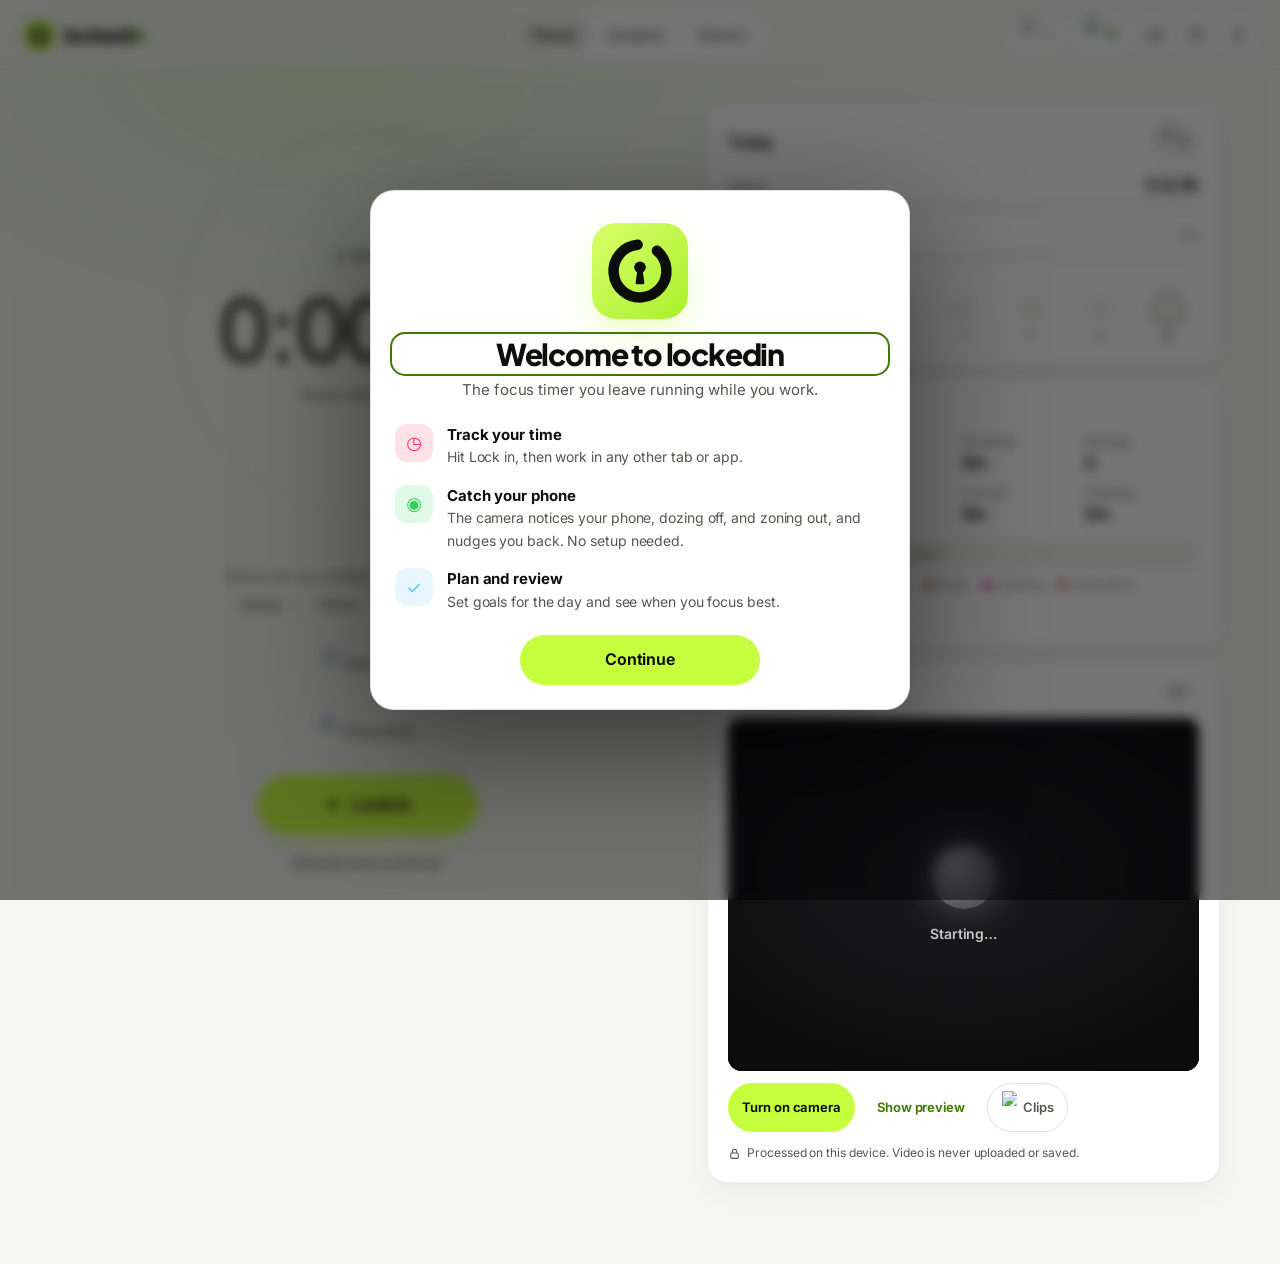
==== index.html @ b00b84e0 "lockedin site" ====
<!doctype html>
<html lang="en">
<head>
<meta charset="utf-8">
<meta name="viewport" content="width=device-width, initial-scale=1, viewport-fit=cover">
<title>lockedin</title>
<meta name="description" content="lockedin is a free focus timer that runs in the background, notices when you pick up your phone, and plans your day.">
<meta name="theme-color" content="#0a0a0b" media="(prefers-color-scheme: dark)">
<meta name="theme-color" content="#f7f7f2" media="(prefers-color-scheme: light)">
<meta name="apple-mobile-web-app-capable" content="yes">
<meta name="apple-mobile-web-app-title" content="lockedin">
<meta property="og:title" content="lockedin">
<meta property="og:description" content="Lock in. A focus timer that catches you on your phone.">
<meta property="og:image" content="icon-512.png">
<link rel="manifest" href="manifest.webmanifest">
<link rel="icon" id="favicon" href="icon.svg" type="image/svg+xml">
<link rel="apple-touch-icon" href="icon-180.png">
<link rel="preconnect" href="https://fonts.googleapis.com">
<link rel="preconnect" href="https://fonts.gstatic.com" crossorigin>
<link href="https://fonts.googleapis.com/css2?family=Inter:opsz,wght@14..32,400..700&family=Plus+Jakarta+Sans:wght@500..800&display=swap" rel="stylesheet">
<link rel="stylesheet" href="styles.css">
</head>
<body>
<a class="skip" href="#main">Skip to content</a>
<div class="wallpaper" id="wallpaper" aria-hidden="true"><i></i><i></i><i></i></div>
<div class="toasts" id="toasts" aria-hidden="true"></div>

<header class="navbar">
  <a class="brand" href="#focus" aria-label="lockedin home">
    <img src="icon.svg" alt="" width="30" height="30">
    <span class="wordmark">locked<span>in</span></span>
  </a>
  <nav class="tabs" aria-label="Sections">
    <a href="#focus" data-view="focus">Focus</a>
    <a href="#goals" data-view="goals">Goals</a>
    <a href="#insights" data-view="insights">Insights<span class="badge hidden" id="insightsBadge"><span class="sr-only">New weekly report</span></span></a>
    <a href="#history" data-view="history">History</a>
    <a href="#school" data-view="school">School<span class="badge live hidden" id="schoolBadge"><span class="sr-only">classmates locked in now</span></span></a>
  </nav>
  <div class="nav-actions">
    <button class="chip-btn streak-chip" id="streakBtn" title="Your streak: lock in 25 minutes a day to keep it" aria-label="Day streak"><span aria-hidden="true">🔥</span><b id="streakTop">0</b></button>
    <button class="chip-btn keys-chip" id="keysBtn" title="Your keys. Open the shop" aria-label="Keys and shop"><span aria-hidden="true">🔑</span><b id="keysNum">0</b></button>
    <button class="round-btn" id="pipBtn" title="Pop out mini timer (P)" aria-label="Pop out mini timer" hidden>
      <svg viewBox="0 0 24 24" aria-hidden="true"><rect x="3" y="5" width="18" height="14" rx="3"/><rect x="12" y="11.5" width="6.5" height="5" rx="1.2" class="fill"/></svg>
    </button>
    <button class="round-btn" id="helpBtn" title="Help and shortcuts (?)" aria-label="Help and keyboard shortcuts">
      <svg viewBox="0 0 24 24" aria-hidden="true"><circle cx="12" cy="12" r="9"/><path d="M9.6 9.4a2.5 2.5 0 1 1 3.4 2.4c-.6.3-1 .8-1 1.5v.5"/><circle cx="12" cy="16.9" r=".7" class="fill"/></svg>
    </button>
    <button class="round-btn" id="settingsBtn" title="Settings" aria-label="Settings">
      <svg viewBox="0 0 24 24" aria-hidden="true"><path d="M4 7h10M18 7h2M4 17h2M10 17h10"/><circle cx="16" cy="7" r="2.2"/><circle cx="8" cy="17" r="2.2"/></svg>
    </button>
  </div>
</header>

<div class="banner hidden" id="otherTab" role="alert">
  <span>lockedin is already running in another tab.</span>
  <button class="pill tinted sm" id="useHereBtn">Use this tab</button>
</div>
<div class="banner hidden" id="paperTip" role="status">
  <span>Writing or reading on paper? Paper mode stops looking down from counting as phone time.</span>
  <button class="pill filled sm" id="paperOn">Turn on paper mode</button>
  <button class="link-btn" id="paperNo">No thanks</button>
</div>
<div class="banner warn hidden" id="storageWarn" role="alert">
  <span>Storage is full, so new data can't be saved. Download a backup in History, then delete old sessions.</span>
</div>

<main id="main" tabindex="-1">
<!-- ================= FOCUS ================= -->
<section class="view" id="v-focus" aria-labelledby="focusTitle">
  <div class="focus-layout">
    <div class="hero">
      <h1 class="sr-only" id="focusTitle">Focus</h1>
      <div class="dial">
        <svg class="dial-ring" viewBox="0 0 220 220" aria-hidden="true">
          <defs>
            <linearGradient id="dialGrad" x1="0" y1="0" x2="1" y2="1">
              <stop offset="0" stop-color="var(--ring-a)"/><stop offset="1" stop-color="var(--ring-b)"/>
            </linearGradient>
          </defs>
          <circle cx="110" cy="110" r="100" class="dial-track"/>
          <circle cx="110" cy="110" r="100" class="dial-fill" id="blockRing"/>
        </svg>
        <div class="dial-center">
          <div class="state" id="statePill"><span class="dot"></span><span id="stateText">Ready</span></div>
          <div class="timer" id="timer" role="timer" aria-live="off">0:00:00</div>
          <div class="timer-sub" id="timerSub">Ready when you are</div>
          <button class="wrong-btn hidden" id="wrongBtn">Not right? I'm focused</button>
        </div>
      </div>

      <div id="preStart" class="hero-controls">
        <div class="places" role="group" aria-labelledby="placesLbl">
          <span class="caption" id="placesLbl">Where are you working?</span>
          <div class="chips" id="placeChips"></div>
        </div>
        <button class="chip toggle" id="pomoBtn" aria-pressed="false" title="25 minutes focus, 5 minute break, long break every 4"><span aria-hidden="true">🍅</span> <span class="lbl">Pomodoro</span></button>
        <button class="chip toggle" id="collabBtn" aria-pressed="false" title="Talking counts as focus when you're working with others"><span aria-hidden="true">👥</span> <span class="lbl">Group work</span></button>
        <button class="cta" id="startBtn"><span class="cta-ic" aria-hidden="true"><svg viewBox="0 0 24 24"><path d="M8 5.5v13a1 1 0 0 0 1.5.86l10.4-6.5a1 1 0 0 0 0-1.72L9.5 4.64A1 1 0 0 0 8 5.5z"/></svg></span>Lock in</button>
        <details class="earlier">
          <summary>Already been working?</summary>
          <div class="earlier-row">
            <label for="preMin">Minutes already worked</label>
            <input type="number" id="preMin" min="0" max="720" step="5" value="0" inputmode="numeric">
          </div>
        </details>
      </div>

      <div id="running" class="hero-controls hidden">
        <div class="cta-row">
          <button class="cta" id="pauseBtn"><span class="cta-ic" aria-hidden="true"><svg viewBox="0 0 24 24"><rect x="6" y="5" width="4.2" height="14" rx="1.3"/><rect x="13.8" y="5" width="4.2" height="14" rx="1.3"/></svg></span><span class="lbl">Pause</span></button>
          <button class="ghost-btn" id="breakBtn"><span class="lbl">Break</span></button>
        </div>
        <div class="text-actions">
          <button class="link-btn" id="editBtn" aria-expanded="false" aria-controls="editRow">Edit time</button>
          <span aria-hidden="true">·</span>
          <button class="link-btn danger" id="endBtn">End session</button>
        </div>
        <button class="chip toggle" id="pomoBtnRun" aria-pressed="false" title="25 minutes focus, 5 minute break, long break every 4"><span aria-hidden="true">🍅</span> <span class="lbl">Pomodoro</span></button>
        <button class="chip toggle" id="collabBtnRun" aria-pressed="false" title="Talking counts as focus when you're working with others"><span aria-hidden="true">👥</span> <span class="lbl">Group work</span></button>
        <div id="editRow" class="edit-row hidden">
          <label for="editH">Total</label>
          <input type="number" id="editH" min="0" max="23" inputmode="numeric" aria-label="Hours"><span>h</span>
          <input type="number" id="editM" min="0" max="59" inputmode="numeric" aria-label="Minutes"><span>m</span>
          <button class="pill filled sm" id="editSave">Save</button>
          <button class="pill plain sm" id="editCancel">Cancel</button>
        </div>
      </div>

      <div class="break-note hidden" id="breakBanner" role="status">Break · <b id="breakLeft"></b> left. Stand up, drink some water, rest your eyes.</div>
    </div>

    <div class="stack">
      <article class="card today-card">
        <header class="card-title"><h2>Today</h2><span class="streak" id="streakBadge" title="Days in a row you hit your daily goal"><span aria-hidden="true">🔥</span> <b id="streakNum">0</b><span class="sr-only"> day streak</span></span></header>
        <div class="meters" id="ringsSvg" role="group" aria-label="Today's progress">
          <div class="meter m-hours"><div class="m-top"><span>Hours</span><b id="lgHours">0/3h</b></div><div class="m-track"><i id="rHours"></i></div></div>
          <div class="meter m-focus"><div class="m-top"><span>Focus</span><b id="lgFocus">--</b></div><div class="m-track"><i id="rFocus"></i></div></div>
          <div class="meter m-goals goals-only"><div class="m-top"><span>Goals</span><b id="lgGoals">0/0</b></div><div class="m-track"><i id="rGoals"></i></div></div>
        </div>
        <div class="week-dots" id="weekDots" aria-label="This week"></div>
      </article>

      <article class="card hidden" id="goalsCard">
        <header class="card-title"><h2>Working on</h2><a href="#goals" class="caption-link">See all</a></header>
        <p id="curGoal" class="cur-goal empty">No goals yet for today.</p>
        <ul class="mini-goals" id="miniGoals"></ul>
        <a href="#goals" class="pill tinted sm" id="planCta">Plan today</a>
      </article>

      <article class="card">
        <header class="card-title"><h2>This session</h2><span class="caption" id="placeTag"></span></header>
        <div class="session-stats">
          <div class="score-ring" id="scoreRing" role="img" aria-label="Focus score not available yet"><span id="scoreTxt">--</span><small>focus</small></div>
          <dl class="stat-grid">
            <div><dt>Focused</dt><dd id="stFocused">0m</dd></div>
            <div><dt>On phone</dt><dd id="stPhone">0m</dd></div>
            <div><dt>Pickups</dt><dd id="pickups">0</dd></div>
            <div><dt>Away</dt><dd id="stAway">0m</dd></div>
            <div><dt>In a row</dt><dd id="streak">0m</dd></div>
            <div><dt>Chatting</dt><dd id="stChat">0m</dd></div>
          </dl>
        </div>
        <div class="timeline" id="timeline" role="img" aria-label="Session timeline"></div>
        <div class="legend" aria-hidden="true"><span><i class="c-focused"></i>Focused</span><span><i class="c-phone"></i>Phone</span><span><i class="c-away"></i>Away</span><span><i class="c-break"></i>Break</span><span><i class="c-chat"></i>Chatting</span><span><i class="c-down"></i>Head down</span><span><i class="c-sleepy"></i>Eyes closed</span><span><i class="c-zoned"></i>Zoned out</span></div>
        <span class="sr-only" id="best"></span>
        <span class="sr-only" id="stBreak"></span>
      </article>

      <article class="card">
        <header class="card-title"><h2>Phone catcher</h2><span class="chips" id="camChips"></span></header>
        <div class="cam no-preview" id="camWrap">
          <video id="video" muted playsinline aria-hidden="true"></video>
          <canvas id="overlay" aria-hidden="true"></canvas>
          <div class="cam-off" id="camOff">
            <svg viewBox="0 0 24 24" aria-hidden="true"><path d="M3 8a2 2 0 0 1 2-2h2l1.5-2h7L17 6h2a2 2 0 0 1 2 2v9a2 2 0 0 1-2 2H5a2 2 0 0 1-2-2z"/><circle cx="12" cy="12.5" r="3.5"/></svg>
            <p>Turn on the camera and lockedin will notice when you pick up your phone.</p>
          </div>
          <div class="cam-orb" aria-hidden="true"><span class="orb"></span><p id="orbText">Watching for your phone</p></div>
          <div class="cam-msg hidden" id="camMsg" role="status"></div>
        </div>
        <div class="cam-actions">
          <button class="pill filled sm" id="camBtn">Turn on camera</button>
          <button class="pill plain sm" id="previewBtn" aria-pressed="false">Show preview</button>
          <button class="chip toggle" id="clipsBtn" aria-pressed="false" title="Save short clips of funny lock-out moments to watch at the end"><span aria-hidden="true">🎬</span> <span class="lbl">Clips</span></button>
        </div>
        <p class="footnote"><svg viewBox="0 0 24 24" aria-hidden="true"><rect x="5" y="11" width="14" height="10" rx="2.5"/><path d="M8 11V8a4 4 0 0 1 8 0v3"/></svg>Processed on this device. Video is never uploaded or saved.</p>
      </article>
    </div>
  </div>
</section>

<!-- ================= GOALS ================= -->
<section class="view" id="v-goals" aria-labelledby="goalsTitle">
  <div class="page">
    <header class="large-title">
      <p class="eyebrow" id="goalsDate"></p>
      <h1 id="goalsTitle">Today's goals</h1>
    </header>

    <article class="card ai-card" id="aiCard">
      <header class="card-title"><h2><span class="sparkle" aria-hidden="true">✦</span> Plan my day</h2></header>
      <p class="secondary">Tell lockedin what's on your plate. You'll get a goal list that's realistic, but hard to fully finish.</p>
      <label for="plate" class="sr-only">What do you need to get done?</label>
      <textarea id="plate" rows="4" maxlength="4000" placeholder="Chem exam Thursday on chapters 4–6. Essay draft due Friday. 20 Spanish flashcards. Reply to the internship email."></textarea>
      <div class="ai-row">
        <label for="planHours">Hours today</label>
        <input type="number" id="planHours" min="0.5" max="16" step="0.5" inputmode="decimal">
        <button class="pill filled" id="planBtn">Plan my day</button>
        <span id="planStatus" class="caption" role="status"></span>
      </div>
      <div id="planMsg" role="alert"></div>
    </article>

    <div id="planSummary"></div>
    <div class="group-head"><h2>Goals</h2><span class="caption" id="goalProg"></span></div>
    <ul class="group goal-list" id="goalList"></ul>
    <form class="group add-goal" id="addGoalForm">
      <span class="plus" aria-hidden="true">+</span>
      <label for="newGoal" class="sr-only">New goal</label>
      <input type="text" id="newGoal" placeholder="New goal" maxlength="140" autocomplete="off">
      <label for="newGoalMin" class="sr-only">Estimated minutes</label>
      <input type="number" id="newGoalMin" min="5" max="600" step="5" value="30" inputmode="numeric" title="Estimated minutes">
      <span class="caption">min</span>
      <button class="pill tinted sm" type="submit">Add</button>
    </form>
    <button class="pill plain sm hidden" id="carryBtn"></button>
  </div>
</section>

<!-- ================= INSIGHTS ================= -->
<section class="view" id="v-insights" aria-labelledby="insTitle">
  <div class="page">
    <header class="large-title with-control">
      <div><p class="eyebrow" id="wkTitle"></p><h1 id="insTitle">Weekly report</h1></div>
      <div class="stepper">
        <button id="wkPrev" aria-label="Previous week">‹</button>
        <button id="wkNext" aria-label="Next week">›</button>
      </div>
    </header>
    <div class="kpis" id="wkKpis"></div>
    <button class="wrapped-cta" id="wrappedBtn"><span aria-hidden="true">▶</span> Your week, wrapped</button>
    <article class="card" id="coachCard">
      <header class="card-title"><h2>Coach</h2><button class="pill tinted sm" id="coachBtn"><span aria-hidden="true">✦</span> Get my review</button></header>
      <p id="coachNote" class="coach" aria-live="polite"></p>
    </article>
    <article class="card">
      <header class="card-title"><h2>Hours by day</h2><span class="caption">Bar color shows focus</span></header>
      <div class="days" id="wkDays"></div>
    </article>
    <div class="two">
      <article class="card">
        <header class="card-title"><h2>Best hours</h2></header>
        <div class="hours" id="wkHours"></div>
        <p class="secondary small" id="wkHoursTxt"></p>
      </article>
      <article class="card">
        <header class="card-title"><h2>Best places</h2></header>
        <ul class="plain-list" id="wkPlaces"></ul>
      </article>
    </div>
    <article class="card goals-only">
      <header class="card-title"><h2>Goals this week</h2></header>
      <div id="wkGoals"></div>
    </article>
  </div>
</section>

<!-- ================= HISTORY ================= -->
<section class="view" id="v-history" aria-labelledby="histTitle">
  <div class="page">
    <header class="large-title with-control">
      <h1 id="histTitle">History</h1>
      <div class="row-actions">
        <button class="pill tinted sm" id="csvBtn">Export CSV</button>
        <button class="pill tinted sm" id="backupBtn">Back up</button>
        <label class="pill tinted sm" for="restoreInput">Restore</label>
        <input type="file" id="restoreInput" accept="application/json,.json" class="sr-only">
      </div>
    </header>
    <div class="kpis" id="allKpis"></div>
    <ul class="group sessions" id="historyBody"></ul>
    <p class="footnote center">Your data lives only in this browser. Back it up now and then, because clearing browser data erases it.</p>
  </div>
</section>
<!-- ================= SCHOOL ================= -->
<section class="view" id="v-school" aria-labelledby="schoolTitle">
  <div class="page">
    <header class="large-title">
      <p class="eyebrow" id="schoolEyebrow">Students only</p>
      <h1 id="schoolTitle">Your school</h1>
    </header>

    <div id="schoolSignedOut">
      <article class="card signin-card">
        <div class="signin-hero" aria-hidden="true">🎓</div>
        <h2 class="signin-title">Lock in with your school</h2>
        <p class="secondary">Sign in with your school email to see who from your university is locked in right now, climb your school's weekly leaderboard, and keep your history on every device.</p>
        <form id="signinForm" class="signin" novalidate>
          <label for="schoolEmail" class="sr-only">School email</label>
          <input type="email" id="schoolEmail" placeholder="you@university.edu" autocomplete="email" required>
          <button class="pill filled" type="submit" id="sendCodeBtn">Send sign-in email</button>
        </form>
        <form id="codeForm" class="signin hidden" novalidate>
          <p class="secondary small" id="codeSentTo"></p>
          <label for="codeInput" class="sr-only">Code from the email</label>
          <input type="text" id="codeInput" inputmode="numeric" autocomplete="one-time-code" maxlength="8" placeholder="Code (if your email has one)">
          <button class="pill filled" type="submit">Sign in</button>
          <button class="link-btn" type="button" id="codeBack">Use a different email</button>
        </form>
        <div id="signinMsg" role="alert"></div>
        <p class="footnote">Only school emails (.edu, .ac.uk and similar) can join. Classmates see your display name, never your email.</p>
      </article>
      <p class="footnote center" id="cloudOffline" hidden>School features couldn't load. Check your connection and refresh.</p>
    </div>

    <div id="schoolSignedIn" class="hidden">
      <div class="kpis" id="schoolKpis"></div>
      <article class="card">
        <header class="card-title"><h2><span class="pulse" aria-hidden="true"></span>Locked in now</h2><span class="caption" id="liveCount"></span></header>
        <ul class="live-list" id="liveList"></ul>
      </article>
      <article class="card">
        <header class="card-title"><h2>This week's leaderboard</h2><span class="caption">Hours locked in</span></header>
        <ol class="board" id="board"></ol>
      </article>
      <article class="card">
        <header class="card-title"><h2>You</h2><span class="caption" id="syncStatus"></span></header>
        <div class="form-group">
          <div class="form-row"><label for="pName">Display name</label><input type="text" id="pName" maxlength="30" autocomplete="nickname"></div>
          <div class="form-row"><label for="pEmoji">Emoji</label><select id="pEmoji"><option>🔒</option><option>🔥</option><option>⚡</option><option>🧠</option><option>📚</option><option>🎧</option><option>☕</option><option>🦉</option><option>🐺</option><option>🐸</option><option>🌙</option><option>🌱</option><option>🎯</option><option>🚀</option><option>💎</option><option>🐱</option></select></div>
          <div class="form-row"><label for="pLive">Show me on "Locked in now"</label><input type="checkbox" class="switch" id="pLive"></div>
        </div>
        <div class="row-actions" style="margin-top:12px">
          <button class="pill filled sm" id="pSave">Save</button>
          <button class="pill plain sm" id="signOutBtn">Sign out</button>
        </div>
      </article>
    </div>
  </div>
</section>
</main>

<div class="sr-only" aria-live="polite" id="politeLive"></div>
<div class="sr-only" aria-live="assertive" id="assertLive"></div>

<dialog class="alert" id="alert" aria-labelledby="alertTitle" aria-describedby="alertMsg">
  <div class="alert-card">
    <div class="alert-glyph" id="alertGlyph" aria-hidden="true">📵</div>
    <h2 id="alertTitle">Phone down</h2>
    <p id="alertMsg"></p>
    <button class="pill filled lg" id="alertOk">I'm back</button>
    <button class="pill plain" id="alertWrong">Not my phone</button>
  </div>
</dialog>

<!-- ================= SHEETS ================= -->
<dialog id="summaryDlg" class="sheet" aria-labelledby="sumTitle">
  <h2 id="sumTitle">Session complete</h2>
  <div id="summaryBody"></div>
  <div id="sumClips"></div>
  <div class="sheet-actions"><button class="pill filled" data-close>Done</button></div>
</dialog>

<dialog id="onboardDlg" class="sheet onboard" aria-labelledby="obTitle">
  <div class="ob-step" data-step="0">
    <img class="ob-icon" src="icon.svg" alt="" width="96" height="96">
    <h2 id="obTitle" tabindex="-1">Welcome to lockedin</h2>
    <p class="secondary">The focus timer you leave running while you work.</p>
    <ul class="features">
      <li><span class="f-ic" style="--c:#ff2d55">◷</span><div><b>Track your time</b><span>Hit Lock in, then work in any other tab or app.</span></div></li>
      <li><span class="f-ic" style="--c:#30d158">◉</span><div><b>Catch your phone</b><span>The camera notices your phone, dozing off, and zoning out, and nudges you back. No setup needed.</span></div></li>
      <li><span class="f-ic" style="--c:#5ac8fa">✓</span><div><b>Plan and review</b><span>Set goals for the day and see when you focus best.</span></div></li>
    </ul>
    <div class="sheet-actions stacked"><button class="pill filled lg" data-next>Continue</button></div>
  </div>
  <div class="ob-step hidden" data-step="1">
    <div class="ob-icon glyph" aria-hidden="true"><svg viewBox="0 0 24 24"><rect x="5" y="11" width="14" height="10" rx="2.5"/><path d="M8 11V8a4 4 0 0 1 8 0v3"/></svg></div>
    <h2 tabindex="-1">Private by design</h2>
    <p class="secondary">The phone check runs entirely on your device. No video or photo ever leaves your computer, and nothing is recorded. The camera is optional, and the timer works without it.</p>
    <p class="secondary small">There's no setup. lockedin learns how you sit during your first few seconds and keeps adjusting as you work.</p>
    <div class="sheet-actions stacked"><button class="pill filled lg" id="obDone">Get started</button><button class="pill plain" data-back>Back</button></div>
  </div>
</dialog>

<dialog id="helpDlg" class="sheet" aria-labelledby="helpTitle">
  <h2 id="helpTitle">How lockedin works</h2>
  <div class="help">
    <h3>Leave it running</h3>
    <p>Start a session, then work anywhere else on your computer. The tab shows your live time, and you'll get a notification if you pick up your phone or it's time for a break. On Chrome and Edge, the <b>pop-out</b> button opens a small floating timer that stays on top of your other windows.</p>
    <h3>How the phone check decides</h3>
    <ul>
      <li><b>On your phone:</b> it sees a phone, or your head stays tilted down for a few seconds.</li>
      <li><b>Away:</b> nobody is in front of the camera.</li>
      <li><b>Writing on paper?</b> Turn on <b>Paper mode</b> in Settings so looking down doesn't count. Only an actual phone will.</li>
    </ul>
    <h3>Keyboard shortcuts</h3>
    <dl class="keys">
      <div><dt><kbd>Space</kbd></dt><dd>Start or pause</dd></div>
      <div><dt><kbd>B</kbd></dt><dd>Break</dd></div>
      <div><dt><kbd>P</kbd></dt><dd>Pop-out timer</dd></div>
      <div><dt><kbd>C</kbd></dt><dd>Camera on or off</dd></div>
      <div><dt><kbd>1</kbd>–<kbd>4</kbd></dt><dd>Switch section</dd></div>
      <div><dt><kbd>?</kbd></dt><dd>Help</dd></div>
    </dl>
    <h3>Your data</h3>
    <p>Everything stays in this browser. There are no accounts. AI planning sends only the text you type, your goal titles and simple stats (hours, focus score) to generate a plan, and nothing is stored.</p>
  </div>
  <div class="sheet-actions"><button class="pill plain" id="replayOnboard">Show intro</button><button class="pill filled" data-close>Done</button></div>
</dialog>

<dialog id="settingsDlg" class="sheet" aria-labelledby="setTitle">
  <form id="settingsForm" method="dialog">
    <div class="sheet-bar">
      <button type="button" class="link-btn" data-close>Cancel</button>
      <h2 id="setTitle">Settings</h2>
      <button type="submit" class="link-btn strong" id="saveSettings">Save</button>
    </div>

    <p class="group-label">Goals</p>
    <div class="form-group">
      <div class="form-row"><label for="s_dailyGoalH">Hours per day</label><input type="number" id="s_dailyGoalH" min="0.5" max="16" step="0.5"></div>
      <div class="form-row"><label for="s_weeklyGoalH">Hours per week</label><input type="number" id="s_weeklyGoalH" min="1" max="100" step="1"></div>
      <div class="form-row"><label for="s_weekStart">Week starts on</label><select id="s_weekStart"><option value="1">Monday</option><option value="0">Sunday</option><option value="6">Saturday</option></select></div>
    </div>

    <p class="group-label">Focus blocks</p>
    <div class="form-group">
      <div class="form-row"><label for="s_focusBlockMin">Focus minutes before a break</label><input type="number" id="s_focusBlockMin" min="0" max="240"></div>
      <div class="form-row"><label for="s_breakMin">Break minutes</label><input type="number" id="s_breakMin" min="1" max="60"></div>
    </div>
    <p class="group-foot">Set focus minutes to 0 to turn break reminders off.</p>

    <p class="group-label">Phone catcher</p>
    <div class="form-group">
      <div class="form-row"><label for="s_autoCamera">Turn on camera when I start</label><input type="checkbox" class="switch" id="s_autoCamera"></div>
      <div class="form-row"><label for="s_paperMode">Paper mode</label><input type="checkbox" class="switch" id="s_paperMode"></div>
      <div class="form-row"><label for="s_chatDetect">Notice when I'm chatting</label><input type="checkbox" class="switch" id="s_chatDetect"></div>
      <div class="form-row"><label for="s_collabDefault">Group work by default</label><input type="checkbox" class="switch" id="s_collabDefault"></div>
      <div class="form-row"><label for="s_chatSec">Talking counts as chatting after (seconds)</label><input type="number" id="s_chatSec" min="5" max="300"></div>
      <div class="form-row"><label for="s_sensitivity">Sensitivity</label><select id="s_sensitivity"><option value="0.7">Relaxed</option><option value="1">Normal</option><option value="1.4">Strict</option></select></div>
      <div class="form-row"><label for="s_phoneAlertSec">Alert after (seconds on phone)</label><input type="number" id="s_phoneAlertSec" min="3" max="300"></div>
      <div class="form-row"><button type="button" class="link-btn" id="forgetBtn">Re-learn my setup</button></div>
      <div class="form-row"><label for="s_downSec">Head down counts after (seconds)</label><input type="number" id="s_downSec" min="2" max="60"></div>
    </div>
    <p class="group-foot">Paper mode ignores looking down, so only a visible phone counts. Good for writing or reading on your desk. Chatting is noticed from mouth movement only; the microphone is never used. Turn on group work for study groups or team projects so talking counts as focus.</p>

    <p class="group-label">Alerts</p>
    <div class="form-group">
      <div class="form-row"><label for="s_sound">Sound</label><input type="checkbox" class="switch" id="s_sound"></div>
      <div class="form-row"><label for="s_phoneRepeat">Keep beeping while I'm on my phone</label><input type="checkbox" class="switch" id="s_phoneRepeat"></div>
      <div class="form-row"><label for="s_downSound">Nudge sound when my head is down</label><input type="checkbox" class="switch" id="s_downSound"></div>
      <div class="form-row"><label for="s_volume">Volume</label><input type="range" id="s_volume" min="0" max="1" step="0.1"></div>
      <div class="form-row"><label for="s_notify">Notifications</label><input type="checkbox" class="switch" id="s_notify"></div>
      <div class="form-row"><label for="s_alertSound">Alarm sound</label><select id="s_alertSound">
        <option value="classic">Classic beep</option><option value="horn">Air horn</option><option value="siren">Siren</option>
        <option value="bruh">Bruh</option><option value="chime">Gentle chime</option><option value="custom">My own sound</option></select></div>
      <div class="form-row"><span class="row-actions"><button type="button" class="pill tinted sm" id="testSound">▶ Test</button><button type="button" class="pill tinted sm" id="uploadSound">Upload my sound</button></span><span class="caption" id="soundName"></span></div>
      <div class="form-row stacked"><label for="s_alertText">Phone alert message</label><input type="text" id="s_alertText" maxlength="40" placeholder="Phone down"></div>
      <input type="file" id="soundUpload" accept="audio/*" class="sr-only" tabindex="-1" aria-label="Choose an alarm sound">
      <div class="form-row"><label for="s_titleAlerts">Flash the tab title</label><input type="checkbox" class="switch" id="s_titleAlerts"></div>
      <div class="form-row"><label for="s_drainKeys">Lose keys when distracted</label><input type="checkbox" class="switch" id="s_drainKeys"></div>
    </div>

    <p class="group-label">General</p>
    <div class="form-group">
      <div class="form-row"><label for="s_theme">Appearance</label><select id="s_theme"><option value="system">Automatic</option><option value="light">Light</option><option value="dark">Dark</option></select></div>
      <div class="form-row"><label for="s_shortcuts">Keyboard shortcuts</label><input type="checkbox" class="switch" id="s_shortcuts"></div>
      <div class="form-row stacked"><label for="s_places">Places</label><input type="text" id="s_places" maxlength="200" placeholder="Library, Home, Café"></div>
    </div>
    <p class="group-foot">Places are the quick tags you pick before starting, separated by commas.</p>

    <div class="form-group">
      <button type="button" class="form-row danger-row" id="wipeBtn">Delete all data</button>
    </div>
  </form>
</dialog>


<dialog id="shopDlg" class="sheet" aria-labelledby="shopTitle">
  <div class="sheet-bar"><span></span><h2 id="shopTitle">Shop</h2><button type="button" class="link-btn strong" data-close>Done</button></div>
  <div class="balance"><span aria-hidden="true">🔑</span><b id="shopKeys">0</b><span class="caption">keys</span></div>
  <p class="caption center-text">Earn 1 key per focused minute, +5 for every 25 phone-free minutes, +20 for your daily goal. Streaks multiply it.</p>
  <p class="group-label">Backgrounds</p>
  <div class="shop-grid" id="shopWalls"></div>
  <input type="file" id="wallUpload" accept="image/*" class="sr-only" tabindex="-1" aria-label="Choose a background photo">
  <p class="caption center-text">Your photo stays on this device. It's never uploaded.</p>
  <p class="group-label">Streak protection</p>
  <div class="form-group"><div class="form-row"><span><b>Streak freeze</b><br><span class="caption">Saves your streak if you miss a day. <span id="freezeCount"></span></span></span><button class="pill tinted sm" id="buyFreeze"></button></div></div>
  <p class="group-label">Earned recently</p>
  <ul class="plain-list ledger" id="ledger"></ul>
</dialog>

<dialog id="breakDlg" class="sheet" aria-labelledby="breakTitle">
  <h2 id="breakTitle">Take a break</h2>
  <p class="secondary">Finish a focus block and your break is free. Want one now? Spend some keys.</p>
  <div class="break-opts" id="breakOpts"></div>
  <p class="caption" id="breakMsg" role="alert"></p>
  <div class="sheet-actions"><button class="pill plain" data-close>Keep working</button></div>
</dialog>

<dialog id="wrappedDlg" class="wrapped" aria-label="Your week, wrapped">
  <div class="story-bars" id="storyBars"></div>
  <button class="story-close" data-close aria-label="Close">✕</button>
  <div class="story" id="story"></div>
  <button class="story-nav prev" id="storyPrev" aria-label="Previous"></button>
  <button class="story-nav next" id="storyNext" aria-label="Next"></button>
</dialog>

<template id="pipTpl">
  <div class="pip">
    <div class="state" data-pip="pill"><span class="dot"></span><span data-pip="state">Ready</span></div>
    <div class="pip-timer" data-pip="timer">0:00:00</div>
    <div class="pip-goal" data-pip="goal"></div>
    <div class="pip-actions">
      <button class="pill tinted sm" data-pip="break">Break</button>
      <button class="pill filled sm" data-pip="pause">Pause</button>
    </div>
  </div>
</template>

<noscript><p style="padding:20px">lockedin needs JavaScript turned on.</p></noscript>
<script type="module" src="app.js"></script>
</body>
</html>
---- styles.css ----
/* lockedin design system.
   One bold brand color (lime) used sparingly, quiet surfaces, tight display type,
   and an ambient glow that reacts to your focus state. */
:root {
  --bg: #0a0a0b; --surface: #141416; --surface-2: #1c1c1f; --raised: #232327;
  --line: rgba(255,255,255,.07); --line-2: rgba(255,255,255,.12);
  --text: #f4f4f1; --text-2: #a1a1a6; --text-3: #8f8f97; --field: rgba(255,255,255,.22);
  --brand: #c6ff3d; --brand-ink: #0b0d07; --brand-text: #c6ff3d; --brand-soft: rgba(198,255,61,.12);
  --link: #c6ff3d;
  --focused: #4ade80; --phone: #ff5a5f; --away: #8b8b95; --break: #fbbf24; --chat: #f472b6; --down: #fb923c; --sleepy: #818cf8; --zoned: #2dd4bf;
  --c-hours: #c6ff3d; --c-focus: #a78bfa; --c-goals: #38bdf8;
  --glow: rgba(198,255,61,.10);
  --nav: rgba(10,10,11,.72);
  --shadow: 0 1px 0 rgba(255,255,255,.04) inset;
  --r: 20px; --r-sm: 12px;
  --display: "Plus Jakarta Sans", Inter, ui-sans-serif, system-ui, -apple-system, "Segoe UI", sans-serif;
  --body: Inter, ui-sans-serif, system-ui, -apple-system, "Segoe UI", Roboto, sans-serif;
  --ease: cubic-bezier(.22,1,.36,1);
  color-scheme: dark;
}
:root[data-theme="light"] {
  --bg: #f7f7f2; --surface: #ffffff; --surface-2: #f1f1ec; --raised: #e9e9e3;
  --line: rgba(10,10,10,.07); --line-2: rgba(10,10,10,.12);
  --text: #0e0f0c; --text-2: #55564f; --text-3: #62635c; --field: rgba(10,10,10,.3);
  --brand: #c6ff3d; --brand-ink: #0b0d07; --brand-text: #3f7a00; --brand-soft: rgba(120,190,0,.12);
  --link: #3f7a00;
  --focused: #15803d; --phone: #b91c1c; --away: #5f5f68; --break: #b45309; --chat: #be185d; --down: #c2410c; --sleepy: #4f46e5; --zoned: #0f766e;
  --c-hours: #7cc400; --c-focus: #7c5cf0; --c-goals: #0ea5e9;
  --glow: rgba(160,230,40,.18);
  --nav: rgba(247,247,242,.78);
  --shadow: 0 1px 2px rgba(20,20,10,.04), 0 8px 28px rgba(20,20,10,.05);
  color-scheme: light;
}

* { box-sizing: border-box; }
/* Aliases used by inline styles and older rules. */
:root { --green: var(--focused); --red: var(--phone); --orange: var(--break); --tint: var(--link); --muted: var(--text-2); }
html { scroll-padding-top: 96px; }
html, body { margin: 0; }
body {
  background: var(--bg); color: var(--text); font: 400 15px/1.5 var(--body); letter-spacing: -.006em;
  -webkit-font-smoothing: antialiased; -moz-osx-font-smoothing: grayscale; min-height: 100vh; position: relative; overflow-x: hidden;
}
/* ambient glow that follows your state */
body::before {
  content: ""; position: fixed; inset: -20vh -10vw auto; height: 90vh; z-index: -1; pointer-events: none;
  background: radial-gradient(50% 50% at 30% 30%, var(--glow), transparent 70%);
  transition: background 1.2s var(--ease);
}
body.mood-phone { --glow: rgba(255,90,95,.16); }
body.mood-break { --glow: rgba(251,191,36,.13); }
body.mood-away { --glow: rgba(139,139,149,.10); }
button, input, select, textarea { font: inherit; color: inherit; letter-spacing: inherit; }
a { color: var(--link); text-decoration: none; }
h1, h2, h3, p { margin: 0; }
kbd { font: 600 12px/1 var(--body); padding: 4px 7px; border-radius: 6px; background: var(--surface-2); border: 1px solid var(--line-2); border-bottom-width: 2px; }
.sr-only { position: absolute !important; width: 1px; height: 1px; overflow: hidden; clip: rect(0 0 0 0); white-space: nowrap; }
.hidden { display: none !important; }
.secondary { color: var(--text-2); }
.small { font-size: 13px; }
.caption { font-size: 13px; color: var(--text-2); }
.caption-link { font-size: 14px; font-weight: 600; }
.footnote { display: flex; align-items: center; gap: 6px; font-size: 12px; color: var(--text-2); margin-top: 12px; }
.footnote svg { width: 13px; height: 13px; fill: none; stroke: currentColor; stroke-width: 2; flex: none; }
.footnote.center { justify-content: center; text-align: center; margin-top: 20px; }
:focus { outline: none; }
:focus-visible { outline: 2px solid var(--brand); outline-offset: 3px; border-radius: 10px; }
:root[data-theme="light"] :focus-visible { outline-color: #3f7a00; }
.skip { position: absolute; left: 12px; top: -80px; z-index: 100; background: var(--brand); color: var(--brand-ink); padding: 10px 16px; border-radius: 999px; font-weight: 700; }
.skip:focus { top: 12px; }

/* ---------- nav ---------- */
.navbar {
  position: sticky; top: 0; z-index: 30; display: grid; grid-template-columns: 1fr auto 1fr; align-items: center; gap: 16px;
  padding: 12px max(24px, env(safe-area-inset-right)) 12px max(24px, env(safe-area-inset-left));
  background: var(--nav); -webkit-backdrop-filter: blur(18px) saturate(150%); backdrop-filter: blur(18px) saturate(150%);
  border-bottom: 1px solid var(--line);
}
.brand { display: flex; align-items: center; gap: 10px; color: var(--text); justify-self: start; }
.brand img { border-radius: 9px; display: block; }
.wordmark { font: 800 21px/1 var(--display); letter-spacing: -.045em; }
.wordmark span { color: var(--brand-text); }
.tabs { display: flex; gap: 2px; padding: 4px; border-radius: 999px; background: var(--surface); border: 1px solid var(--line); }
.tabs a { position: relative; padding: 7px 16px; border-radius: 999px; font-size: 14px; font-weight: 600; color: var(--text-2); transition: color .2s, background .2s; }
.tabs a:hover { color: var(--text); }
.tabs a[aria-current="page"] { color: var(--text); background: var(--raised); }
.badge { position: absolute; top: 5px; right: 7px; width: 6px; height: 6px; border-radius: 50%; background: var(--brand); }
:root[data-theme="light"] .badge { background: var(--phone); }
.nav-actions { display: flex; gap: 6px; justify-self: end; }
.round-btn { width: 36px; height: 36px; border-radius: 12px; border: 1px solid var(--line); background: var(--surface); display: grid; place-items: center; cursor: pointer; transition: transform .2s var(--ease), border-color .2s; }
.round-btn:hover { border-color: var(--line-2); }
.round-btn:active { transform: scale(.94); }
.round-btn svg { width: 18px; height: 18px; fill: none; stroke: var(--text-2); stroke-width: 1.9; stroke-linecap: round; stroke-linejoin: round; }
.round-btn:hover svg { stroke: var(--text); }
.round-btn svg .fill { fill: var(--text-2); stroke: none; }
.banner { display: flex; align-items: center; justify-content: center; gap: 12px; flex-wrap: wrap; padding: 10px 20px; background: var(--brand-soft); font-size: 14px; }
.banner.warn { background: color-mix(in srgb, var(--phone) 16%, var(--bg)); }

/* ---------- buttons ---------- */
.pill {
  display: inline-flex; align-items: center; justify-content: center; gap: 6px; border: 1px solid transparent; cursor: pointer;
  padding: 10px 18px; border-radius: 999px; font-size: 14px; font-weight: 650; line-height: 1.1; white-space: nowrap;
  transition: transform .18s var(--ease), background .18s, border-color .18s, filter .18s;
}
.pill:active { transform: scale(.97); }
.pill:disabled { opacity: .4; cursor: default; transform: none; }
.pill.filled { background: var(--brand); color: var(--brand-ink); }
.pill.filled:hover { filter: brightness(1.06); }
.pill.tinted { background: var(--surface-2); color: var(--text); border-color: var(--line); }
.pill.tinted:hover { border-color: var(--line-2); }
.pill.plain { background: transparent; color: var(--link); padding-left: 8px; padding-right: 8px; }
.pill.sm { padding: 7px 13px; font-size: 13px; }
.pill.lg { padding: 15px 28px; font-size: 16px; min-width: 240px; }
.link-btn { background: none; border: 0; padding: 4px 2px; color: var(--text-2); font-size: 14px; font-weight: 500; cursor: pointer; }
.link-btn:hover { color: var(--text); }
.link-btn.danger:hover { color: var(--phone); }
.link-btn.strong { font-weight: 700; color: var(--link); }
/* hero call to action */
.cta {
  display: inline-flex; align-items: center; justify-content: center; gap: 10px; min-width: 220px; height: 60px; padding: 0 30px;
  border: 0; border-radius: 999px; background: var(--brand); color: var(--brand-ink); cursor: pointer;
  font: 750 18px/1 var(--display); letter-spacing: -.02em;
  box-shadow: 0 10px 30px -8px color-mix(in srgb, var(--brand) 55%, transparent), 0 1px 0 rgba(255,255,255,.5) inset;
  transition: transform .2s var(--ease), box-shadow .2s, filter .2s;
}
.cta:hover { transform: translateY(-1px); filter: brightness(1.04); }
.cta:active { transform: scale(.97); }
.cta-ic { display: inline-flex; } .cta-ic svg { width: 17px; height: 17px; fill: currentColor; }
.cta.paused-state { background: var(--surface-2); color: var(--text); box-shadow: 0 0 0 1px var(--line-2) inset; }
.ghost-btn { height: 60px; padding: 0 26px; border-radius: 999px; border: 1px solid var(--line-2); background: transparent; cursor: pointer;
  font: 650 16px/1 var(--display); letter-spacing: -.01em; color: var(--text); transition: background .2s, border-color .2s, transform .2s var(--ease); }
.ghost-btn:hover { background: var(--surface); }
.ghost-btn:active { transform: scale(.97); }
.ghost-btn.on { border-color: var(--break); color: var(--break); }
.cta-row { display: flex; gap: 10px; flex-wrap: wrap; justify-content: center; }

/* ---------- inputs ---------- */
input[type=number], input[type=text], select, textarea {
  background: var(--surface-2); border: 1px solid var(--field); border-radius: 10px; padding: 9px 12px; min-height: 38px; color: var(--text);
  transition: border-color .15s;
}
input:hover, select:hover, textarea:hover { border-color: var(--line-2); }
input[type=number] { width: 78px; text-align: right; font-variant-numeric: tabular-nums; }
textarea { width: 100%; resize: vertical; line-height: 1.5; padding: 12px 14px; border-radius: 14px; }
input::placeholder, textarea::placeholder { color: var(--text-3); }
select { appearance: none; padding-right: 30px; cursor: pointer;
  background-image: url("data:image/svg+xml,%3Csvg xmlns='http://www.w3.org/2000/svg' viewBox='0 0 12 12'%3E%3Cpath d='M3 4.5 6 7.5 9 4.5' fill='none' stroke='%238f908a' stroke-width='1.6' stroke-linecap='round'/%3E%3C/svg%3E");
  background-repeat: no-repeat; background-position: right 10px center; background-size: 12px; }
input[type=range] { accent-color: var(--brand); width: 160px; }
input.switch { appearance: none; width: 44px; height: 26px; border-radius: 999px; background: var(--raised); position: relative; cursor: pointer; flex: none; transition: background .25s var(--ease); margin: 0; border: 1px solid var(--line); }
input.switch::after { content: ""; position: absolute; top: 2px; left: 2px; width: 20px; height: 20px; border-radius: 50%; background: var(--text-2); transition: transform .25s var(--ease), background .25s; }
input.switch:checked { background: var(--brand); border-color: transparent; }
input.switch:checked::after { transform: translateX(18px); background: var(--brand-ink); }
input.check-circle { appearance: none; width: 24px; height: 24px; border-radius: 7px; border: 1.8px solid var(--text-3); margin: 1px 0 0; cursor: pointer; flex: none; display: grid; place-items: center; transition: background .15s, border-color .15s, transform .15s var(--ease); }
input.check-circle:hover { border-color: var(--text-2); }
input.check-circle:active { transform: scale(.9); }
input.check-circle:checked { background: var(--brand); border-color: var(--brand); }
input.check-circle:checked::after { content: ""; width: 6px; height: 11px; border: solid var(--brand-ink); border-width: 0 2.4px 2.4px 0; transform: translateY(-1px) rotate(45deg); }

/* ---------- layout ---------- */
main { outline: none; }
.view { display: none; padding: 32px 24px 80px; animation: fade .4s var(--ease); }
.view.on { display: block; }
@keyframes fade { from { opacity: 0; transform: translateY(8px); } }
.page { max-width: 760px; margin: 0 auto; }
.focus-layout { max-width: 1160px; margin: 0 auto; display: grid; grid-template-columns: minmax(0, 1.2fr) minmax(320px, 1fr); gap: 32px; align-items: start; }
.stack { display: grid; gap: 14px; }
.card { background: var(--surface); border: 1px solid var(--line); border-radius: var(--r); padding: 18px 20px 20px; box-shadow: var(--shadow); }
.card-title { display: flex; align-items: center; justify-content: space-between; gap: 12px; margin-bottom: 14px; }
.card-title h2 { font: 700 16px/1.2 var(--display); letter-spacing: -.02em; }
.page > .card, .page > .kpis, .page > .two { margin-bottom: 14px; }
.two { display: grid; grid-template-columns: 1fr 1fr; gap: 14px; }
.large-title { margin: 4px 0 24px; }
.large-title h1 { font: 800 38px/1.05 var(--display); letter-spacing: -.045em; }
.eyebrow { font-size: 12px; font-weight: 700; color: var(--brand-text); text-transform: uppercase; letter-spacing: .08em; margin-bottom: 6px; }
.large-title.with-control { display: flex; justify-content: space-between; align-items: flex-end; gap: 16px; flex-wrap: wrap; }
.row-actions { display: flex; gap: 8px; flex-wrap: wrap; }
@media (max-width: 960px) { .focus-layout { grid-template-columns: 1fr; } }
@media (max-width: 720px) {
  .navbar { grid-template-columns: 1fr auto; row-gap: 10px; padding-left: 16px; padding-right: 16px; }
  .tabs { grid-column: 1 / -1; grid-row: 2; justify-self: stretch; }
  .tabs a { flex: 1; text-align: center; padding: 7px 4px; font-size: 13px; }
  .wordmark { font-size: 19px; }
  .view { padding: 22px 16px 64px; }
  .two { grid-template-columns: 1fr; }
  .large-title h1 { font-size: 32px; }
}

/* ---------- hero ---------- */
.hero { display: flex; flex-direction: column; align-items: center; gap: 28px; padding: 8px 0 12px; }
@media (min-width: 961px) { .hero { position: sticky; top: 92px; } }
.dial { position: relative; width: min(100%, 420px); aspect-ratio: 1; --ring-a: #e4ff8a; --ring-b: var(--brand); }
:root[data-theme="light"] .dial { --ring-a: #b7f23a; --ring-b: #6fbf00; }
.dial-ring { width: 100%; height: 100%; transform: rotate(-90deg); overflow: visible; }
.dial-ring circle { fill: none; stroke-width: 6; }
.dial-track { stroke: var(--line-2); stroke-dasharray: 1.5 6.35; }
.dial-fill { stroke: url(#dialGrad); stroke-width: 7 !important; stroke-linecap: round; stroke-dasharray: 628.32; stroke-dashoffset: 628.32; transition: stroke-dashoffset .8s var(--ease); filter: drop-shadow(0 0 10px color-mix(in srgb, var(--ring-b) 50%, transparent)); }
.dial.phone { --ring-a: #ff9a8f; --ring-b: var(--phone); }
.dial.break { --ring-a: #fde68a; --ring-b: var(--break); }
.dial-center { position: absolute; inset: 0; display: flex; flex-direction: column; align-items: center; justify-content: center; gap: 12px; text-align: center; }
.timer { font: 700 clamp(56px, 10vw, 88px)/1 var(--display); font-variant-numeric: tabular-nums; letter-spacing: -.05em; }
.timer.paused { color: var(--text-3); }
.timer-sub { color: var(--text-2); font-size: 14px; max-width: 72%; min-height: 1.4em; }
.state { display: inline-flex; align-items: center; gap: 8px; padding: 5px 12px 5px 10px; border-radius: 999px; border: 1px solid var(--line-2); font-size: 12px; font-weight: 700; text-transform: uppercase; letter-spacing: .07em; color: var(--text-2); }
.dot { width: 7px; height: 7px; border-radius: 50%; background: var(--away); flex: none; }
.s-focused { color: var(--text); } .s-focused .dot { background: var(--focused); box-shadow: 0 0 0 3px color-mix(in srgb, var(--focused) 25%, transparent); animation: breathe 2.4s ease-in-out infinite; }
.s-phone { color: var(--phone); border-color: color-mix(in srgb, var(--phone) 45%, transparent); } .s-phone .dot { background: var(--phone); }
.s-break { color: var(--break); border-color: color-mix(in srgb, var(--break) 45%, transparent); } .s-break .dot { background: var(--break); }
@keyframes breathe { 50% { box-shadow: 0 0 0 6px transparent; } }
.hero-controls { display: flex; flex-direction: column; align-items: center; gap: 18px; width: 100%; }
.text-actions { display: flex; align-items: center; gap: 12px; color: var(--text-3); }
.chips { display: flex; gap: 6px; flex-wrap: wrap; justify-content: center; }
.chip { border: 1px solid var(--line-2); padding: 7px 14px; border-radius: 999px; background: transparent; font-size: 13px; font-weight: 600; cursor: pointer; color: var(--text-2); transition: all .2s var(--ease); }
.chip:hover { color: var(--text); border-color: var(--text-3); }
.chip[aria-pressed="true"] { background: var(--text); color: var(--bg); border-color: var(--text); }
.chip.status { cursor: default; padding: 3px 9px; font-size: 11px; font-weight: 700; text-transform: uppercase; letter-spacing: .05em; border-color: var(--line); }
.chip.status.ok { color: var(--focused); border-color: color-mix(in srgb, var(--focused) 35%, transparent); }
.chip.status.bad { color: var(--phone); border-color: color-mix(in srgb, var(--phone) 35%, transparent); }
.earlier { font-size: 14px; color: var(--text-2); text-align: center; }
.earlier summary { cursor: pointer; list-style: none; font-weight: 500; }
.earlier summary:hover { color: var(--text); }
.earlier summary::-webkit-details-marker { display: none; }
.earlier-row, .edit-row { display: flex; align-items: center; justify-content: center; gap: 8px; margin-top: 10px; flex-wrap: wrap; color: var(--text); }
.break-note { padding: 12px 18px; border-radius: 14px; border: 1px solid color-mix(in srgb, var(--break) 35%, transparent); color: var(--text); font-size: 14px; text-align: center; }

/* ---------- today: score meters + streak ---------- */
label:has(+ input.sr-only:focus-visible) { outline: 2px solid var(--brand); outline-offset: 3px; }
:root[data-theme="light"] label:has(+ input.sr-only:focus-visible) { outline-color: #3f7a00; }
:root[data-theme="light"] .streak, :root[data-theme="light"] .tag.stretch { color: #b45309; }
:root[data-theme="light"] .cal-dot, :root[data-theme="light"] .cal-progress i { background: #3f7a00; }
.streak { display: inline-flex; align-items: center; gap: 4px; padding: 4px 10px; border-radius: 999px; background: color-mix(in srgb, #ff8a00 14%, transparent); color: #ff9f2e; font-size: 13px; font-weight: 700; }
.streak.cold { background: var(--surface-2); color: var(--text-3); filter: grayscale(1); }
.meters { display: grid; gap: 14px; }
.m-top { display: flex; justify-content: space-between; align-items: baseline; margin-bottom: 7px; }
.m-top span { font-size: 13px; font-weight: 600; color: var(--text-2); }
.m-top b { font: 700 17px/1 var(--display); letter-spacing: -.02em; font-variant-numeric: tabular-nums; }
.m-track { height: 8px; border-radius: 999px; background: var(--surface-2); overflow: hidden; }
.m-track i { display: block; height: 100%; width: 0; border-radius: 999px; background: var(--c); transition: width 1s var(--ease); }
.m-hours { --c: var(--c-hours); } .m-focus { --c: var(--c-focus); } .m-goals { --c: var(--c-goals); }
.week-dots { display: grid; grid-template-columns: repeat(7, 1fr); gap: 6px; margin-top: 18px; padding-top: 16px; border-top: 1px solid var(--line); }
.wd { display: flex; flex-direction: column; align-items: center; gap: 6px; font-size: 11px; font-weight: 600; color: var(--text-3); }
.wd i { width: 26px; height: 26px; border-radius: 50%; background: var(--surface-2); display: grid; place-items: center; font-style: normal; font-size: 12px; color: var(--brand-ink); }
.wd.part i { background: conic-gradient(var(--c-hours) calc(var(--p) * 1%), var(--surface-2) 0); }
.wd.hit i { background: var(--brand); }
.wd.hit i::after { content: "✓"; font-weight: 800; }
.wd.today { color: var(--text); }
.wd.today i { box-shadow: 0 0 0 2px var(--bg), 0 0 0 3.5px var(--text-3); }

/* ---------- working on ---------- */
.cur-goal { font: 700 19px/1.3 var(--display); letter-spacing: -.025em; margin-bottom: 8px; }
.cur-goal.empty { font: 400 15px/1.4 var(--body); color: var(--text-2); letter-spacing: -.006em; }
.mini-goals { list-style: none; margin: 0 0 4px; padding: 0; }
.mini-goals li { display: flex; align-items: center; gap: 12px; min-height: 44px; border-top: 1px solid var(--line); font-size: 14px; }
.mini-goals li .t { flex: 1; min-width: 0; overflow: hidden; text-overflow: ellipsis; white-space: nowrap; }
.mini-goals li.done .t { color: var(--text-3); text-decoration: line-through; }
.mini-goals li.cur .t { font-weight: 650; }
.mini-goals .caption { font-variant-numeric: tabular-nums; }
#planCta { margin-top: 8px; }

/* ---------- session ---------- */
.session-stats { display: flex; gap: 18px; align-items: center; margin-bottom: 16px; }
.score-ring { --p: 0; --c: var(--text-3); width: 92px; height: 92px; flex: none; border-radius: 50%; position: relative; display: grid; place-content: center; text-align: center;
  background: conic-gradient(var(--c) calc(var(--p) * 1%), var(--surface-2) 0); }
.score-ring::before { content: ""; position: absolute; inset: 7px; border-radius: 50%; background: var(--surface); }
.score-ring span { position: relative; font: 800 24px/1 var(--display); letter-spacing: -.04em; }
.score-ring small { position: relative; font-size: 10px; font-weight: 700; text-transform: uppercase; letter-spacing: .08em; color: var(--text-3); margin-top: 3px; }
.stat-grid { flex: 1; display: grid; grid-template-columns: repeat(3, 1fr); gap: 12px 10px; margin: 0; }
.stat-grid dt { font-size: 12px; color: var(--text-3); font-weight: 500; }
.stat-grid dd { margin: 2px 0 0; font: 700 17px/1.1 var(--display); font-variant-numeric: tabular-nums; letter-spacing: -.02em; }
.timeline { display: flex; gap: 2px; height: 28px; padding: 3px; background: var(--surface-2); border-radius: 9px; overflow: hidden; }
.timeline i { flex: 1; min-width: 2px; max-width: 12px; border-radius: 3px; }
.timeline .empty { align-self: center; padding: 0 8px; font-size: 12px; color: var(--text-3); }
.legend { display: flex; gap: 14px; flex-wrap: wrap; font-size: 12px; color: var(--text-3); margin-top: 8px; }
.legend i { display: inline-block; width: 8px; height: 8px; border-radius: 2px; margin-right: 5px; }
.c-focused { background: var(--focused); } .c-phone { background: var(--phone); } .c-away { background: var(--away); } .c-break { background: var(--break); }

/* ---------- camera ---------- */
.cam { position: relative; border-radius: 14px; overflow: hidden; background: #000; aspect-ratio: 4 / 3; margin-bottom: 12px; }
.cam video, .cam canvas { position: absolute; inset: 0; width: 100%; height: 100%; object-fit: cover; transform: scaleX(-1); }
.cam.no-preview video, .cam.no-preview canvas { opacity: 0; }
/* preview off: a status orb instead of your face */
.cam-orb { position: absolute; inset: 0; display: none; flex-direction: column; align-items: center; justify-content: center; gap: 14px;
  background: radial-gradient(70% 60% at 50% 45%, color-mix(in srgb, var(--orb, var(--brand)) 16%, #0c0c0d), #0c0c0d); color: rgba(255,255,255,.75); font-size: 14px; font-weight: 600; }
.cam.no-preview .cam-orb { display: flex; }
.orb { width: 64px; height: 64px; border-radius: 50%; background: radial-gradient(circle at 35% 30%, #fff8, var(--orb, var(--brand)) 45%, color-mix(in srgb, var(--orb, var(--brand)) 60%, #000));
  box-shadow: 0 0 40px color-mix(in srgb, var(--orb, var(--brand)) 70%, transparent); animation: orb 3s ease-in-out infinite; }
@keyframes orb { 50% { transform: scale(1.08); box-shadow: 0 0 60px color-mix(in srgb, var(--orb, var(--brand)) 80%, transparent); } }
.cam[data-state="phone"] { --orb: var(--phone); } .cam[data-state="down"] { --orb: var(--down); } .cam[data-state="chat"] { --orb: var(--chat); }
.cam[data-state="away"] { --orb: var(--away); } .cam[data-state="break"] { --orb: var(--break); } .cam[data-state=""] { --orb: #6b6b72; }
.cam-off { position: absolute; inset: 0; display: flex; flex-direction: column; align-items: center; justify-content: center; gap: 12px; padding: 24px; text-align: center; color: rgba(255,255,255,.7);
  background: radial-gradient(80% 70% at 50% 100%, rgba(198,255,61,.08), transparent), #0c0c0d; }
.cam-off svg { width: 30px; height: 30px; fill: none; stroke: rgba(255,255,255,.5); stroke-width: 1.6; stroke-linejoin: round; }
.cam-off p { max-width: 260px; font-size: 14px; }
.cam-msg { position: absolute; left: 10px; right: 10px; bottom: 10px; padding: 9px 12px; border-radius: 10px; font-size: 13px; color: #fff;
  background: rgba(15,15,16,.72); -webkit-backdrop-filter: blur(12px); backdrop-filter: blur(12px); }
.cam-actions { display: flex; gap: 8px; flex-wrap: wrap; }

/* ---------- lists ---------- */
.group { list-style: none; margin: 0 0 14px; padding: 0; background: var(--surface); border: 1px solid var(--line); border-radius: var(--r); overflow: hidden; box-shadow: var(--shadow); }
.group:empty { display: none; }
.group-head { display: flex; justify-content: space-between; align-items: baseline; padding: 0 4px 8px; margin-top: 8px; }
.group-head h2 { font-size: 12px; font-weight: 700; color: var(--text-3); text-transform: uppercase; letter-spacing: .08em; }
.goal-list li { display: grid; grid-template-columns: 22px 1fr auto; gap: 14px; align-items: start; padding: 15px 16px; border-top: 1px solid var(--line); transition: background .2s; }
.goal-list li:first-child { border-top: 0; }
.goal-list li:hover { background: color-mix(in srgb, var(--surface-2) 50%, transparent); }
.goal-list li.cur { background: var(--brand-soft); box-shadow: 3px 0 0 var(--brand) inset; }
.goal-list li.done .gt { color: var(--text-3); text-decoration: line-through; }
.gt { font-size: 16px; font-weight: 600; letter-spacing: -.015em; overflow-wrap: anywhere; }
.gw { font-size: 14px; color: var(--text-2); margin-top: 2px; }
.gm { display: flex; gap: 8px; flex-wrap: wrap; align-items: center; margin-top: 8px; font-size: 12px; color: var(--text-2); }
.gbar { width: 100px; height: 4px; border-radius: 3px; background: var(--surface-2); overflow: hidden; }
.gbar i { display: block; height: 100%; border-radius: 3px; background: var(--c-hours); }
.tag { padding: 2px 8px; border-radius: 6px; background: var(--surface-2); border: 1px solid var(--line); color: var(--text); font-size: 11px; font-weight: 700; }
.tag.stretch { color: #ff9f2e; border-color: color-mix(in srgb, #ff9f2e 35%, transparent); background: transparent; }
.working { color: var(--brand-text); font-weight: 700; }
.ga { display: flex; gap: 2px; align-items: center; }
.icon-act { width: 30px; height: 30px; border: 0; border-radius: 8px; background: transparent; color: var(--text-3); cursor: pointer; font-size: 14px; display: grid; place-items: center; }
.icon-act:hover { background: var(--surface-2); color: var(--text); }
.icon-act:disabled { opacity: .3; cursor: default; background: none; }
.icon-act.danger:hover { color: var(--phone); }
.add-goal { display: flex; align-items: center; gap: 10px; padding: 8px 12px 8px 16px; flex-wrap: wrap; }
.add-goal .plus { width: 22px; height: 22px; border-radius: 7px; border: 1.8px dashed var(--text-3); color: var(--text-3); display: grid; place-items: center; font-weight: 700; flex: none; font-size: 14px; }
.add-goal input[type=text] { flex: 1; min-width: 120px; background: transparent; border: 0; padding-left: 2px; font-size: 16px; }
#carryBtn { margin: -4px auto 0; display: flex; }
.ai-card { background: linear-gradient(var(--surface), var(--surface)) padding-box, linear-gradient(120deg, rgba(198,255,61,.5), rgba(167,139,250,.5), rgba(56,189,248,.4)) border-box; border: 1px solid transparent; }
.ai-card textarea { margin: 12px 0; }
.ai-card .secondary { font-size: 14px; }
.ai-row { display: flex; align-items: center; gap: 10px; flex-wrap: wrap; }
.ai-row label { font-size: 14px; color: var(--text-2); }
.sparkle { color: var(--brand-text); }
.notice { margin-top: 12px; padding: 12px 14px; border-radius: 12px; background: var(--surface-2); font-size: 14px; }
.notice.err { background: color-mix(in srgb, var(--phone) 12%, transparent); }
#planSummary:not(:empty) { padding: 0 4px 16px; }
.plan-summary { font: 700 18px/1.35 var(--display); letter-spacing: -.025em; }
.plan-tip { font-size: 14px; color: var(--text-2); margin-top: 4px; }
.spin { display: inline-block; width: 13px; height: 13px; border: 2px solid var(--line-2); border-top-color: var(--brand); border-radius: 50%; animation: spin .8s linear infinite; vertical-align: -2px; margin-right: 6px; }
@keyframes spin { to { transform: rotate(360deg); } }

/* ---------- insights ---------- */
.stepper { display: flex; gap: 6px; }
.stepper button { width: 38px; height: 38px; border: 1px solid var(--line-2); background: var(--surface); border-radius: 12px; font-size: 18px; line-height: 1; cursor: pointer; color: var(--text); }
.stepper button:hover:not(:disabled) { border-color: var(--text-3); }
.stepper button:disabled { opacity: .3; cursor: default; }
.kpis { display: grid; grid-template-columns: repeat(4, 1fr); gap: 10px; }
@media (max-width: 720px) { .kpis { grid-template-columns: 1fr 1fr; } }
.kpi { background: var(--surface); border: 1px solid var(--line); border-radius: 16px; padding: 14px 16px; box-shadow: var(--shadow); }
.kpi .k-label { font-size: 11px; font-weight: 700; display: block; margin-bottom: 8px; text-transform: uppercase; letter-spacing: .08em; }
.kpi b { display: block; font: 800 28px/1.05 var(--display); letter-spacing: -.045em; font-variant-numeric: tabular-nums; }
.kpi b small { font-size: 14px; color: var(--text-3); font-weight: 600; letter-spacing: -.01em; }
.kpi .sub { font-size: 12px; color: var(--text-3); }
.kpi .delta { display: block; font-size: 12px; font-weight: 650; margin-top: 6px; }
.up { color: var(--focused); } .down { color: var(--phone); } .flat { color: var(--text-3); }
.coach { font-size: 16px; line-height: 1.55; letter-spacing: -.012em; }
.days { display: grid; grid-template-columns: repeat(7, 1fr); gap: 10px; height: 200px; align-items: end; }
.day { display: flex; flex-direction: column; align-items: center; justify-content: flex-end; gap: 6px; height: 100%; font-size: 12px; color: var(--text-3); }
.day .bar { width: 100%; max-width: 38px; border-radius: 8px; background: var(--surface-2); min-height: 4px; transition: height .8s var(--ease); }
.day .val { font: 700 13px var(--display); color: var(--text); }
.day.today .lbl { color: var(--brand-text); font-weight: 800; }
.hours { display: grid; grid-template-columns: repeat(9, 1fr); gap: 4px; margin-bottom: 10px; }
.hours div { aspect-ratio: 1; border-radius: 7px; background: var(--surface-2); font-size: 10px; display: grid; place-items: center; color: var(--text-3); }
.hours div.has { color: #0b0d07; font-weight: 700; }
.plain-list { list-style: none; margin: 0; padding: 0; }
.plain-list li { display: flex; justify-content: space-between; gap: 10px; min-height: 44px; align-items: center; border-top: 1px solid var(--line); font-size: 14px; }
.plain-list li:first-child { border-top: 0; }
.wk-day { padding: 12px 0; border-top: 1px solid var(--line); }
.wk-day:first-child { border-top: 0; padding-top: 0; }
.wk-day ul { list-style: none; margin: 8px 0 0; padding: 0; display: grid; gap: 4px; font-size: 14px; }
.wk-day li { display: flex; gap: 8px; }
.wk-day li.done { color: var(--text-3); text-decoration: line-through; }
.wk-day li::before { content: "□"; color: var(--text-3); }
.wk-day li.done::before { content: "■"; color: var(--c-hours); text-decoration: none; }

/* ---------- history ---------- */
.sessions li { display: grid; grid-template-columns: 1fr auto auto; gap: 14px; align-items: center; padding: 13px 8px 13px 16px; border-top: 1px solid var(--line); }
.sessions li:first-child { border-top: 0; }
.sessions .s-main b { display: block; font-size: 15px; font-weight: 650; letter-spacing: -.015em; }
.sessions .s-main span { font-size: 13px; color: var(--text-2); }
.sessions .s-score { font: 800 17px var(--display); font-variant-numeric: tabular-nums; text-align: right; letter-spacing: -.03em; }
.sessions .s-score small { display: block; font: 500 12px var(--body); color: var(--text-3); letter-spacing: 0; }
.sessions .empty-row { display: block; padding: 18px 16px; color: var(--text-2); }

/* ---------- alert (a real modal dialog) ---------- */
dialog.alert { border: 0; padding: 20px; margin: auto; width: min(460px, calc(100% - 24px)); background: transparent; color: #fff; overflow: visible; }
dialog.alert::backdrop { background: radial-gradient(60% 60% at 50% 45%, rgba(120,20,30,.94), rgba(10,6,8,.96)); }
dialog.alert[data-kind="chat"]::backdrop { background: radial-gradient(60% 60% at 50% 45%, rgba(110,20,80,.94), rgba(10,6,8,.96)); }
dialog.alert[data-kind="sleepy"]::backdrop { background: radial-gradient(60% 60% at 50% 45%, rgba(40,40,110,.94), rgba(6,6,12,.96)); }
dialog.alert[open] { animation: fade .3s var(--ease); }
.alert-card { text-align: center; display: flex; flex-direction: column; align-items: center; gap: 12px; color: #fff; }
.alert-glyph { width: 88px; height: 88px; border-radius: 28px; display: grid; place-items: center; font-size: 44px; background: rgba(255,255,255,.12); margin-bottom: 6px; animation: wiggle 1.2s var(--ease) 2; }
.alert-card h2 { font: 800 44px/1 var(--display); letter-spacing: -.05em; color: #fff; }
.alert-card p { color: rgba(255,255,255,.85); font-size: 17px; margin-bottom: 14px; }
dialog.alert .pill.filled { background: #fff; color: #0b0b0c; }
dialog.alert .pill.plain { color: rgba(255,255,255,.85); }
@keyframes wiggle { 15%, 45% { transform: rotate(-10deg) scale(1.04); } 30%, 60% { transform: rotate(10deg) scale(1.04); } 75% { transform: none; } }

/* ---------- sheets ---------- */
dialog.sheet { border: 1px solid var(--line-2); padding: 24px; width: min(540px, calc(100% - 24px)); max-height: min(88vh, 860px); overflow: auto; overflow-x: hidden; border-radius: 24px;
  background: var(--surface); color: var(--text); box-shadow: 0 40px 120px rgba(0,0,0,.5); }
dialog.sheet[open] { animation: rise .45s var(--ease); }
dialog::backdrop { background: rgba(5,5,6,.55); -webkit-backdrop-filter: blur(6px); backdrop-filter: blur(6px); }
@keyframes rise { from { opacity: 0; transform: translateY(24px) scale(.98); } }
dialog.sheet h2 { font: 800 26px/1.15 var(--display); letter-spacing: -.04em; margin-bottom: 8px; }
.sheet-actions { display: flex; justify-content: flex-end; gap: 8px; margin-top: 22px; }
.sheet-actions.stacked { flex-direction: column; align-items: center; gap: 6px; }
.sheet-bar { display: grid; grid-template-columns: 1fr auto 1fr; align-items: center; margin: -4px 0 10px; }
.sheet-bar h2 { margin: 0 !important; font-size: 18px !important; }
.sheet-bar .link-btn:last-child { justify-self: end; }
.group-label { font-size: 11px; font-weight: 700; color: var(--text-3); text-transform: uppercase; letter-spacing: .08em; padding: 0 4px; margin: 20px 0 8px; }
.group-foot { font-size: 12px; color: var(--text-3); padding: 8px 4px 0; }
.form-group { background: var(--surface-2); border: 1px solid var(--line); border-radius: 14px; overflow: hidden; padding: 0; margin: 0; }
.form-row { display: flex; align-items: center; justify-content: space-between; gap: 12px; min-height: 50px; padding: 6px 14px; font-size: 15px; border-top: 1px solid var(--line); }
.form-row:first-child, legend + .form-row { border-top: 0; }
.form-row input[type=number], .form-row select { background: var(--surface); }
.form-row.stacked { flex-direction: column; align-items: stretch; gap: 6px; padding: 10px 14px; }
.form-row.stacked input { width: 100%; }
.danger-row { width: 100%; border: 0; background: transparent; color: var(--phone); justify-content: center; cursor: pointer; font-weight: 650; }
.onboard { text-align: center; }
.ob-icon { display: block; margin: 8px auto 18px; border-radius: 24px; box-shadow: 0 16px 40px -10px rgba(198,255,61,.45); }
.ob-icon.glyph { width: 76px; height: 76px; border-radius: 24px; display: grid; place-items: center; background: var(--brand-soft); box-shadow: none; }
.ob-icon.glyph svg { width: 36px; height: 36px; fill: none; stroke: var(--brand-text); stroke-width: 1.8; }
.onboard h2 { font-size: 30px !important; }
.onboard .secondary { font-size: 15px; margin-bottom: 8px; }
.features { list-style: none; padding: 0; margin: 22px 0 6px; display: grid; gap: 16px; text-align: left; }
.features li { display: flex; gap: 14px; align-items: flex-start; }
.features b { display: block; font-size: 15px; }
.features span:not(.f-ic) { color: var(--text-2); font-size: 14px; }
.f-ic { width: 38px; height: 38px; flex: none; border-radius: 12px; display: grid; place-items: center; font-size: 18px; color: var(--c); background: color-mix(in srgb, var(--c) 14%, transparent); }
.onboard .form-group { text-align: left; margin-top: 14px; }
.choices legend { padding: 0 0 8px 4px; }
.choice { display: flex; align-items: center; gap: 12px; padding: 10px 14px; min-height: 54px; cursor: pointer; text-align: left; border-top: 1px solid var(--line); }
.choice:first-of-type { border-top: 0; }
.choice:has(input:checked) { background: var(--brand-soft); }
.choice input { accent-color: var(--brand); width: 18px; height: 18px; }
.choice b { display: block; font-weight: 650; }
.choice small { color: var(--text-2); font-size: 13px; }
.help h3 { font: 700 16px/1.3 var(--display); margin: 18px 0 6px; letter-spacing: -.02em; }
.help p, .help li { color: var(--text-2); font-size: 14px; }
.help ul { padding-left: 18px; margin: 0; display: grid; gap: 4px; }
.help b { color: var(--text); }
.keys { display: grid; grid-template-columns: 1fr 1fr; gap: 8px 16px; margin: 0; }
.keys div { display: flex; gap: 10px; align-items: center; }
.keys dt { min-width: 70px; } .keys dd { margin: 0; color: var(--text-2); font-size: 14px; }
.sum-hero { text-align: center; margin: 6px 0 18px; }
.sum-hero b { display: block; font: 800 60px/1 var(--display); letter-spacing: -.055em; }
.sum-hero span { color: var(--text-2); }
.sum-stats { display: grid; grid-template-columns: repeat(3, 1fr); gap: 8px; margin-bottom: 14px; }
.sum-stats div { background: var(--surface-2); border: 1px solid var(--line); border-radius: 14px; padding: 12px; text-align: center; }
.sum-stats b { display: block; font: 800 22px var(--display); letter-spacing: -.03em; }
.sum-stats span { font-size: 11px; font-weight: 700; text-transform: uppercase; letter-spacing: .06em; color: var(--text-3); }
.sum-tip { font-size: 14px; color: var(--text-2); text-align: center; }

/* ---------- pop-out ---------- */
.pip { height: 100vh; display: flex; flex-direction: column; align-items: center; justify-content: center; gap: 8px; padding: 12px; text-align: center; }
.pip-timer { font: 800 50px/1 var(--display); font-variant-numeric: tabular-nums; letter-spacing: -.05em; }
.pip-goal { font-size: 13px; color: var(--text-2); max-width: 100%; overflow: hidden; text-overflow: ellipsis; white-space: nowrap; }
.pip-actions { display: flex; gap: 8px; margin-top: 4px; }
body.pip-phone { background: color-mix(in srgb, var(--phone) 30%, var(--bg)); }

@media (prefers-reduced-motion: reduce) {
  *, *::before, *::after { animation: none !important; transition: none !important; }
}
@media (prefers-contrast: more) {
  :root { --text-2: #d0d0d4; --text-3: #a8a8ae; --line: rgba(255,255,255,.2); }
  :root[data-theme="light"] { --text-2: #2c2d28; --text-3: #4a4b45; --line: rgba(0,0,0,.25); }
}
@media (forced-colors: active) {
  .dot, .legend i, .timeline i, .m-track i { forced-color-adjust: none; }
  input.switch, input.check-circle { appearance: auto; }
}
.alert .pill.plain { color: rgba(255,255,255,.75); }

/* chatting + group work */
body.mood-chat { --glow: rgba(244,114,182,.13); }
.dial.chat { --ring-a: #fbcfe8; --ring-b: var(--chat); }
.s-chat { color: var(--chat); border-color: color-mix(in srgb, var(--chat) 45%, transparent); } .s-chat .dot { background: var(--chat); }
.c-chat { background: var(--chat); }
.chip.toggle { display: inline-flex; align-items: center; gap: 6px; }
.chip.toggle[aria-pressed="true"] { background: color-mix(in srgb, var(--c-focus) 18%, transparent); border-color: var(--c-focus); color: var(--text); }

/* calibration wizard */
.cal-screen { position: relative; aspect-ratio: 16 / 7; margin: 6px 0 16px; border-radius: 14px; border: 2px solid var(--line-2);
  background: linear-gradient(var(--surface-2), var(--surface)); }
.cal-screen::after { content: ""; position: absolute; left: 50%; bottom: -14px; width: 60px; height: 10px; transform: translateX(-50%); border-radius: 0 0 8px 8px; background: var(--line-2); }
.cal-dot { position: absolute; width: 22px; height: 22px; margin: -11px 0 0 -11px; border-radius: 50%; background: var(--brand);
  box-shadow: 0 0 0 8px var(--brand-soft), 0 0 24px var(--brand); transition: left .5s var(--ease), top .5s var(--ease), opacity .3s; left: 50%; top: 50%; opacity: 0; }
.cal-screen[data-pos="c"] .cal-dot { left: 50%; top: 50%; opacity: 1; }
.cal-screen[data-pos="tl"] .cal-dot { left: 8%; top: 14%; opacity: 1; }
.cal-screen[data-pos="tr"] .cal-dot { left: 92%; top: 14%; opacity: 1; }
.cal-screen[data-pos="bl"] .cal-dot { left: 8%; top: 86%; opacity: 1; }
.cal-screen[data-pos="br"] .cal-dot { left: 92%; top: 86%; opacity: 1; }
.cal-phone { position: absolute; left: 50%; bottom: -60px; font-size: 34px; transform: translateX(-50%); opacity: 0; transition: opacity .3s, bottom .5s var(--ease); }
.cal-screen[data-pos="phone"] .cal-phone { opacity: 1; bottom: 30%; }
.cal-screen[data-pos="phone"] { border-style: dashed; }
.cal-text { text-align: center; font-size: 17px; min-height: 52px; margin: 18px 0 12px; }
.cal-text b { color: var(--brand-text); }
.cal-progress { height: 6px; border-radius: 99px; background: var(--surface-2); overflow: hidden; }
.cal-progress i { display: block; height: 100%; width: 0; background: var(--brand); border-radius: 99px; transition: width .2s linear; }
.cal .ob-icon.glyph svg { stroke-width: 2.4; }

/* head down (not yet phone) */
.c-down { background: var(--down); }
.s-down { color: var(--down); border-color: color-mix(in srgb, var(--down) 45%, transparent); } .s-down .dot { background: var(--down); }

/* eyes closed + zoned out */
.c-sleepy { background: var(--sleepy); } .c-zoned { background: var(--zoned); }
.s-sleepy { color: var(--sleepy); border-color: color-mix(in srgb, var(--sleepy) 45%, transparent); } .s-sleepy .dot { background: var(--sleepy); }
.s-zoned { color: var(--zoned); border-color: color-mix(in srgb, var(--zoned) 45%, transparent); } .s-zoned .dot { background: var(--zoned); }
.dial.sleepy { --ring-a: #c7d2fe; --ring-b: var(--sleepy); } .dial.zoned { --ring-a: #99f6e4; --ring-b: var(--zoned); }
body.mood-sleepy { --glow: rgba(129,140,248,.14); } body.mood-zoned { --glow: rgba(45,212,191,.12); }
.cam[data-state="sleepy"] { --orb: var(--sleepy); } .cam[data-state="zoned"] { --orb: var(--zoned); }

/* ---------- school ---------- */
.tabs .badge.live { background: var(--focused); }
.signin-card { text-align: center; padding: 28px 22px; }
.signin-hero { font-size: 46px; margin-bottom: 6px; }
.signin-title { font: 800 26px/1.15 var(--display) !important; letter-spacing: -.04em; color: var(--text) !important; text-transform: none !important; margin-bottom: 8px; }
.signin { display: flex; gap: 8px; justify-content: center; flex-wrap: wrap; margin: 18px auto 6px; max-width: 460px; }
.signin p { flex-basis: 100%; }
.signin input { flex: 1; min-width: 220px; font-size: 16px; padding: 12px 14px; }
.pulse { display: inline-block; width: 8px; height: 8px; border-radius: 50%; background: var(--focused); margin-right: 8px; vertical-align: 2px; box-shadow: 0 0 0 0 var(--focused); animation: ping 1.8s infinite; }
@keyframes ping { 70% { box-shadow: 0 0 0 8px transparent; } 100% { box-shadow: 0 0 0 0 transparent; } }
.live-list, .board { list-style: none; margin: 0; padding: 0; }
.live-list li { display: flex; align-items: center; gap: 12px; padding: 10px 0; border-top: 1px solid var(--line); }
.live-list li:first-child { border-top: 0; }
.live-list .avatar { width: 42px; height: 42px; border-radius: 50%; display: grid; place-items: center; font-size: 20px; background: var(--surface-2);
  box-shadow: 0 0 0 2px var(--surface), 0 0 0 4px var(--focused); flex: none; }
.live-list .avatar.s-phone { box-shadow: 0 0 0 2px var(--surface), 0 0 0 4px var(--phone); }
.live-list .avatar.s-break { box-shadow: 0 0 0 2px var(--surface), 0 0 0 4px var(--break); }
.live-list .avatar.s-chat, .live-list .avatar.s-zoned, .live-list .avatar.s-down, .live-list .avatar.s-sleepy { box-shadow: 0 0 0 2px var(--surface), 0 0 0 4px var(--text-3); }
.live-list .who { display: flex; flex-direction: column; min-width: 0; }
.live-list .who b { font-weight: 650; }
.you { font-size: 11px; font-weight: 700; text-transform: uppercase; letter-spacing: .06em; color: var(--brand-text); margin-left: 4px; }
.live-list li.empty, .board li.empty { color: var(--text-2); padding: 12px 0; border: 0; display: block; }
.board li { display: grid; grid-template-columns: 36px 1fr auto auto; gap: 10px; align-items: center; padding: 10px 6px; border-top: 1px solid var(--line); border-radius: 10px; }
.board li:first-child { border-top: 0; }
.board li.me { background: var(--brand-soft); }
.board .rank { font: 800 16px var(--display); text-align: center; }
.board .who { display: flex; align-items: center; gap: 8px; min-width: 0; overflow: hidden; text-overflow: ellipsis; white-space: nowrap; }
.board .em { font-size: 18px; }
.board .hrs { font: 800 17px var(--display); font-variant-numeric: tabular-nums; }
@media (max-width: 720px) { .tabs a { padding: 7px 2px; font-size: 12px; } }
[hidden] { display: none !important; }

.wrong-btn { border: 1px solid var(--line-2); background: var(--surface); color: var(--text-2); border-radius: 999px; padding: 5px 12px; font-size: 12px; font-weight: 600; cursor: pointer; }
.wrong-btn:hover { color: var(--text); border-color: var(--text-3); }

/* ---------- keys, streak, toasts ---------- */
.chip-btn { display: inline-flex; align-items: center; gap: 5px; height: 36px; padding: 0 12px; border-radius: 12px; border: 1px solid var(--line); background: var(--surface); cursor: pointer; font-weight: 700; font-variant-numeric: tabular-nums; color: var(--text); }
.chip-btn:hover { border-color: var(--line-2); }
.keys-chip b { color: var(--brand-text); }
.streak-chip b { color: #ff9f2e; }
.streak-chip.cold { filter: grayscale(1); opacity: .7; }
.streak-chip.risk { animation: risk 1.6s ease-in-out infinite; }
@keyframes risk { 50% { box-shadow: 0 0 0 4px rgba(255,159,46,.35); } }
.toasts { position: fixed; right: 18px; bottom: 18px; z-index: 70; display: flex; flex-direction: column; gap: 8px; align-items: flex-end; pointer-events: none; }
.toast { padding: 10px 14px; border-radius: 14px; background: var(--raised); color: var(--text); font-weight: 700; font-size: 14px; box-shadow: 0 12px 30px rgba(0,0,0,.35); animation: toastIn .35s var(--ease), toastOut .4s ease 2.2s forwards; }
.toast.earn { background: var(--brand); color: var(--brand-ink); }
.toast.spend { background: color-mix(in srgb, var(--phone) 85%, #000); color: #fff; }
@keyframes toastIn { from { opacity: 0; transform: translateY(12px) scale(.96); } }
@keyframes toastOut { to { opacity: 0; transform: translateY(-6px); } }
/* staying on your phone escalates: the whole screen pulses red */
body.escalate::after { content: ""; position: fixed; inset: 0; z-index: 55; pointer-events: none; box-shadow: inset 0 0 0 10px var(--phone), inset 0 0 120px rgba(255,90,95,.45); animation: escal 1s ease-in-out infinite; }
@keyframes escal { 50% { opacity: .35; } }

/* ---------- shop ---------- */
.balance { display: flex; align-items: baseline; justify-content: center; gap: 8px; margin: 4px 0 6px; font-size: 22px; }
.balance b { font: 800 44px/1 var(--display); letter-spacing: -.04em; }
.center-text { text-align: center; }
.shop-grid { display: grid; grid-template-columns: repeat(3, 1fr); gap: 10px; }
@media (max-width: 520px) { .shop-grid { grid-template-columns: repeat(2, 1fr); } }
.wall { border: 1px solid var(--line); border-radius: 14px; overflow: hidden; background: var(--surface-2); }
.wall.on { border-color: var(--brand); box-shadow: 0 0 0 1px var(--brand); }
.swatch { height: 74px; }
.swatch.anim { background-size: 200% 200% !important; animation: drift 6s ease-in-out infinite alternate; }
.wall-meta { display: flex; justify-content: space-between; align-items: center; gap: 6px; padding: 8px 10px; font-size: 13px; }
.ledger li { font-size: 13px; min-height: 36px; }
.break-opts { display: grid; grid-template-columns: repeat(3, 1fr); gap: 10px; margin: 14px 0 6px; }
.break-opt { display: flex; flex-direction: column; align-items: center; gap: 4px; padding: 16px 8px; border-radius: 16px; border: 1px solid var(--line-2); background: var(--surface-2); cursor: pointer; color: var(--text); }
.break-opt b { font: 800 22px var(--display); }
.break-opt:hover:not(:disabled) { border-color: var(--brand); }
.break-opt:disabled { opacity: .4; cursor: not-allowed; }

/* ---------- backgrounds ---------- */
.wallpaper { position: fixed; inset: 0; z-index: -2; pointer-events: none; overflow: hidden; }
.wallpaper i { position: absolute; border-radius: 50%; filter: blur(80px); opacity: 0; }
:root[data-wallpaper]:not([data-wallpaper="midnight"]) body { background: transparent; }
:root[data-wallpaper]:not([data-wallpaper="midnight"]) { background: #0a0a0b; }
:root[data-wallpaper]:not([data-wallpaper="midnight"]) .card, :root[data-wallpaper]:not([data-wallpaper="midnight"]) .kpi, :root[data-wallpaper]:not([data-wallpaper="midnight"]) .group {
  background: color-mix(in srgb, var(--surface) 80%, transparent); -webkit-backdrop-filter: blur(16px); backdrop-filter: blur(16px); }
[data-wallpaper="matcha"] .wallpaper { background: radial-gradient(80% 60% at 20% 10%, rgba(198,255,61,.28), transparent), linear-gradient(160deg, #0b1407, #12200b 60%, #0a0a0b); }
[data-wallpaper="sunset"] .wallpaper { background: linear-gradient(170deg, #2a0b3d, #7a1f4a 45%, #ff6a3d 100%); }
[data-wallpaper="ocean"] .wallpaper { background: linear-gradient(170deg, #031426, #0b3d91 55%, #0f766e 100%); }
[data-wallpaper="aurora"] .wallpaper { background: #050814; }
[data-wallpaper="aurora"] .wallpaper i { opacity: .55; width: 60vmax; height: 40vmax; animation: float 18s ease-in-out infinite alternate; }
[data-wallpaper="aurora"] .wallpaper i:nth-child(1) { background: #00ffa3; left: -10%; top: -10%; }
[data-wallpaper="aurora"] .wallpaper i:nth-child(2) { background: #7c3aed; right: -15%; top: 20%; animation-delay: -6s; }
[data-wallpaper="aurora"] .wallpaper i:nth-child(3) { background: #06b6d4; left: 20%; bottom: -20%; animation-delay: -12s; }
[data-wallpaper="lava"] .wallpaper { background: #1a0606; }
[data-wallpaper="lava"] .wallpaper i { opacity: .7; width: 45vmax; height: 45vmax; animation: float 14s ease-in-out infinite alternate; }
[data-wallpaper="lava"] .wallpaper i:nth-child(1) { background: #ff5a5f; left: -5%; top: 10%; }
[data-wallpaper="lava"] .wallpaper i:nth-child(2) { background: #fbbf24; right: -10%; bottom: 0; animation-delay: -5s; }
[data-wallpaper="lava"] .wallpaper i:nth-child(3) { background: #ff2fd0; left: 35%; top: 40%; animation-delay: -9s; }
[data-wallpaper="stars"] .wallpaper { background: radial-gradient(1px 1px at 20% 30%, #fff, transparent), radial-gradient(1px 1px at 70% 80%, #fff, transparent), radial-gradient(1.5px 1.5px at 40% 60%, #cbd5ff, transparent), radial-gradient(1px 1px at 85% 20%, #fff, transparent), radial-gradient(1px 1px at 10% 85%, #fff, transparent), #05060f; background-size: 220px 220px, 300px 300px, 260px 260px, 340px 340px, 280px 280px, auto; }
[data-wallpaper="grid"] .wallpaper { background: linear-gradient(transparent 60%, rgba(255,47,208,.25)), linear-gradient(rgba(255,47,208,.35) 1px, transparent 1px) 0 0 / 48px 48px, linear-gradient(90deg, rgba(255,47,208,.35) 1px, #140021 1px) 0 0 / 48px 48px; }
[data-wallpaper="chrome"] .wallpaper { background: linear-gradient(135deg, #1f2937, #6b7280 30%, #e5e7eb 50%, #6b7280 70%, #111827); background-size: 300% 300%; animation: drift 20s ease-in-out infinite alternate; }
@keyframes float { to { transform: translate(8vw, 6vh) scale(1.15); } }
@keyframes drift { from { background-position: 0% 50%; } to { background-position: 100% 50%; } }

/* ---------- wrapped (stories) ---------- */
.wrapped-cta { width: 100%; margin-bottom: 14px; padding: 18px; border: 0; border-radius: 20px; cursor: pointer; font: 800 20px var(--display); letter-spacing: -.03em; color: #fff;
  background: linear-gradient(120deg, #7c3aed, #ff2fd0 50%, #ff9f2e); box-shadow: 0 14px 40px -12px rgba(255,47,208,.6); }
.wrapped-cta:hover { filter: brightness(1.06); }
dialog.wrapped { border: 0; padding: 0; width: min(420px, 100vw); height: min(760px, 100vh); max-height: 100vh; border-radius: 26px; overflow: hidden; background: #000; color: #fff; }
dialog.wrapped::backdrop { background: rgba(0,0,0,.85); }
.story-bars { position: absolute; top: 12px; left: 12px; right: 12px; display: flex; gap: 4px; z-index: 3; }
.story-bars i { flex: 1; height: 3px; border-radius: 3px; background: rgba(255,255,255,.3); overflow: hidden; }
.story-bars i b { display: block; height: 100%; width: 0; background: #fff; }
.story-bars i.done b { width: 100%; }
.story-bars i.now b { animation: fill 5s linear forwards; }
@keyframes fill { to { width: 100%; } }
.story-close { position: absolute; top: 24px; right: 14px; z-index: 4; background: none; border: 0; color: #fff; font-size: 20px; cursor: pointer; }
.story-nav { position: absolute; top: 60px; bottom: 0; width: 40%; z-index: 2; background: none; border: 0; cursor: pointer; }
.story-nav.prev { left: 0; } .story-nav.next { right: 0; width: 60%; }
.story { position: absolute; inset: 0; display: grid; place-items: center; padding: 36px 30px; text-align: center; animation: fade .4s var(--ease); }
.story-in { display: flex; flex-direction: column; align-items: center; gap: 10px; position: relative; z-index: 5; }
.story .big { font: 800 clamp(64px, 18vw, 96px)/1 var(--display); letter-spacing: -.06em; }
.story .sub { font: 700 24px var(--display); letter-spacing: -.02em; opacity: .9; }
.story p { font-size: 17px; opacity: .85; max-width: 300px; margin-top: 8px; }
.k-intro { background: linear-gradient(160deg, #7c3aed, #ff2fd0); }
.k-hours { background: linear-gradient(160deg, #0b1407, #6fbf00); }
.k-focus { background: linear-gradient(160deg, #052e16, #16a34a); }
.k-hour { background: linear-gradient(160deg, #0c1445, #2563eb); }
.k-phone { background: linear-gradient(160deg, #3b0a0a, #ff5a5f); }
.k-run { background: linear-gradient(160deg, #1e1b4b, #a78bfa); }
.k-keys { background: linear-gradient(160deg, #1a1405, #eab308); }
.k-streak { background: linear-gradient(160deg, #431407, #f97316); }
.k-share { background: linear-gradient(160deg, #0a0a0b, #1b2a07 55%, #c6ff3d); }
.k-share .pill.filled { background: #fff; color: #0b0b0c; margin-top: 16px; }

/* custom photo background: cover the screen, tinted so text stays readable */
[data-wallpaper="custom"] .wallpaper { background-size: cover; background-position: center; }
[data-wallpaper="custom"] .wallpaper::after { content: ""; position: absolute; inset: 0; background: linear-gradient(180deg, rgba(10,10,11,.55), rgba(10,10,11,.7)); }
.wall.custom .swatch { display: grid; place-items: center; }
.upload-hint { font-size: 12px; font-weight: 600; color: var(--text-2); padding: 0 8px; text-align: center; }
.wall-actions { display: flex; gap: 6px; align-items: center; flex-wrap: wrap; justify-content: flex-end; }

/* lock-out clips */
.clip-grid { display: grid; grid-template-columns: repeat(2, 1fr); gap: 10px; margin-bottom: 8px; }
@media (max-width: 460px) { .clip-grid { grid-template-columns: 1fr; } }
.clip { margin: 0; background: var(--surface-2); border: 1px solid var(--line); border-radius: 14px; overflow: hidden; display: flex; flex-direction: column; gap: 6px; padding-bottom: 10px; align-items: center; }
.clip canvas { width: 100%; display: block; background: #000; }
.clip figcaption { font-size: 12px; color: var(--text-2); padding: 0 8px; text-align: center; }

/* 3D emoji images */
img.emoji { width: 1.15em; height: 1.15em; vertical-align: -0.2em; display: inline-block; object-fit: contain; }
.story .big img.emoji, .balance img.emoji { width: .9em; height: .9em; }
.alert-glyph img.emoji { width: 56px; height: 56px; }
.signin-hero img.emoji, .ob-hero img.emoji { width: 64px; height: 64px; }
/* Goals section switched off */
body.no-goals .goals-only { display: none !important; }
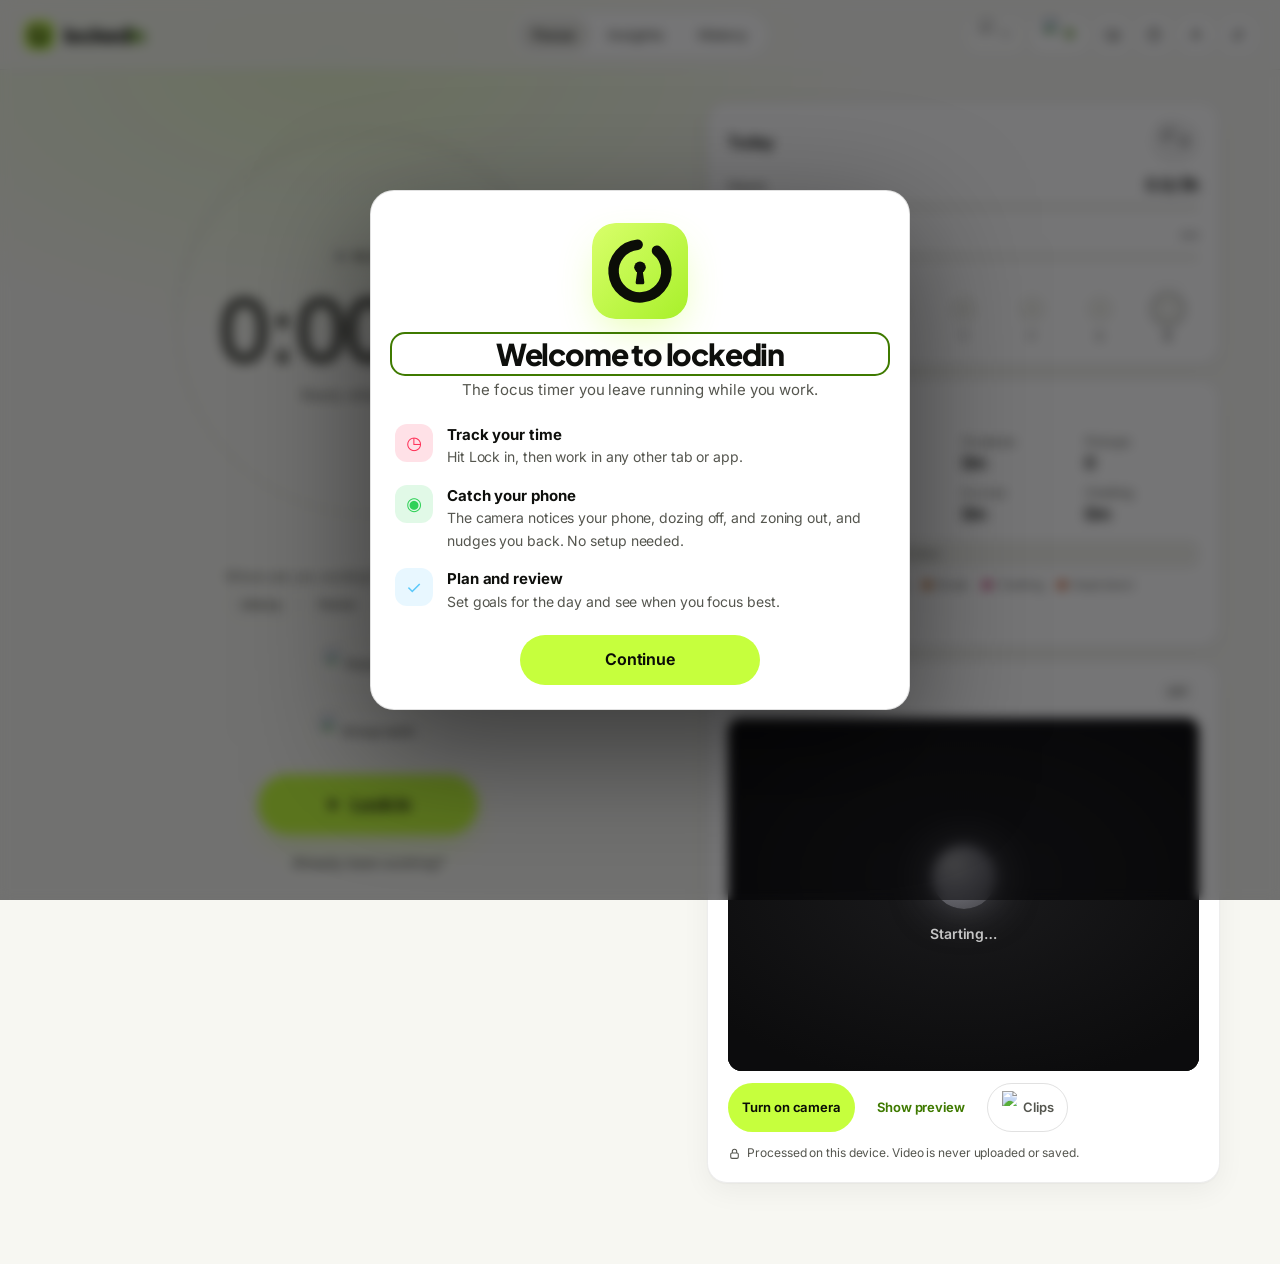
==== commit 5e006967: "Accounts, sync, analytics, SEO pages; trained detection (side looks, chat, calls, desk naps)" ====
--- a/index.html
+++ b/index.html
@@ -1,525 +1,572 @@
-<!doctype html>
-<html lang="en">
-<head>
-<meta charset="utf-8">
-<meta name="viewport" content="width=device-width, initial-scale=1, viewport-fit=cover">
-<title>lockedin</title>
-<meta name="description" content="lockedin is a free focus timer that runs in the background, notices when you pick up your phone, and plans your day.">
-<meta name="theme-color" content="#0a0a0b" media="(prefers-color-scheme: dark)">
-<meta name="theme-color" content="#f7f7f2" media="(prefers-color-scheme: light)">
-<meta name="apple-mobile-web-app-capable" content="yes">
-<meta name="apple-mobile-web-app-title" content="lockedin">
-<meta property="og:title" content="lockedin">
-<meta property="og:description" content="Lock in. A focus timer that catches you on your phone.">
-<meta property="og:image" content="icon-512.png">
-<link rel="manifest" href="manifest.webmanifest">
-<link rel="icon" id="favicon" href="icon.svg" type="image/svg+xml">
-<link rel="apple-touch-icon" href="icon-180.png">
-<link rel="preconnect" href="https://fonts.googleapis.com">
-<link rel="preconnect" href="https://fonts.gstatic.com" crossorigin>
-<link href="https://fonts.googleapis.com/css2?family=Inter:opsz,wght@14..32,400..700&family=Plus+Jakarta+Sans:wght@500..800&display=swap" rel="stylesheet">
-<link rel="stylesheet" href="styles.css">
-</head>
-<body>
-<a class="skip" href="#main">Skip to content</a>
-<div class="wallpaper" id="wallpaper" aria-hidden="true"><i></i><i></i><i></i></div>
-<div class="toasts" id="toasts" aria-hidden="true"></div>
-
-<header class="navbar">
-  <a class="brand" href="#focus" aria-label="lockedin home">
-    <img src="icon.svg" alt="" width="30" height="30">
-    <span class="wordmark">locked<span>in</span></span>
-  </a>
-  <nav class="tabs" aria-label="Sections">
-    <a href="#focus" data-view="focus">Focus</a>
-    <a href="#goals" data-view="goals">Goals</a>
-    <a href="#insights" data-view="insights">Insights<span class="badge hidden" id="insightsBadge"><span class="sr-only">New weekly report</span></span></a>
-    <a href="#history" data-view="history">History</a>
-    <a href="#school" data-view="school">School<span class="badge live hidden" id="schoolBadge"><span class="sr-only">classmates locked in now</span></span></a>
-  </nav>
-  <div class="nav-actions">
-    <button class="chip-btn streak-chip" id="streakBtn" title="Your streak: lock in 25 minutes a day to keep it" aria-label="Day streak"><span aria-hidden="true">🔥</span><b id="streakTop">0</b></button>
-    <button class="chip-btn keys-chip" id="keysBtn" title="Your keys. Open the shop" aria-label="Keys and shop"><span aria-hidden="true">🔑</span><b id="keysNum">0</b></button>
-    <button class="round-btn" id="pipBtn" title="Pop out mini timer (P)" aria-label="Pop out mini timer" hidden>
-      <svg viewBox="0 0 24 24" aria-hidden="true"><rect x="3" y="5" width="18" height="14" rx="3"/><rect x="12" y="11.5" width="6.5" height="5" rx="1.2" class="fill"/></svg>
-    </button>
-    <button class="round-btn" id="helpBtn" title="Help and shortcuts (?)" aria-label="Help and keyboard shortcuts">
-      <svg viewBox="0 0 24 24" aria-hidden="true"><circle cx="12" cy="12" r="9"/><path d="M9.6 9.4a2.5 2.5 0 1 1 3.4 2.4c-.6.3-1 .8-1 1.5v.5"/><circle cx="12" cy="16.9" r=".7" class="fill"/></svg>
-    </button>
-    <button class="round-btn" id="settingsBtn" title="Settings" aria-label="Settings">
-      <svg viewBox="0 0 24 24" aria-hidden="true"><path d="M4 7h10M18 7h2M4 17h2M10 17h10"/><circle cx="16" cy="7" r="2.2"/><circle cx="8" cy="17" r="2.2"/></svg>
-    </button>
-  </div>
-</header>
-
-<div class="banner hidden" id="otherTab" role="alert">
-  <span>lockedin is already running in another tab.</span>
-  <button class="pill tinted sm" id="useHereBtn">Use this tab</button>
-</div>
-<div class="banner hidden" id="paperTip" role="status">
-  <span>Writing or reading on paper? Paper mode stops looking down from counting as phone time.</span>
-  <button class="pill filled sm" id="paperOn">Turn on paper mode</button>
-  <button class="link-btn" id="paperNo">No thanks</button>
-</div>
-<div class="banner warn hidden" id="storageWarn" role="alert">
-  <span>Storage is full, so new data can't be saved. Download a backup in History, then delete old sessions.</span>
-</div>
-
-<main id="main" tabindex="-1">
-<!-- ================= FOCUS ================= -->
-<section class="view" id="v-focus" aria-labelledby="focusTitle">
-  <div class="focus-layout">
-    <div class="hero">
-      <h1 class="sr-only" id="focusTitle">Focus</h1>
-      <div class="dial">
-        <svg class="dial-ring" viewBox="0 0 220 220" aria-hidden="true">
-          <defs>
-            <linearGradient id="dialGrad" x1="0" y1="0" x2="1" y2="1">
-              <stop offset="0" stop-color="var(--ring-a)"/><stop offset="1" stop-color="var(--ring-b)"/>
-            </linearGradient>
-          </defs>
-          <circle cx="110" cy="110" r="100" class="dial-track"/>
-          <circle cx="110" cy="110" r="100" class="dial-fill" id="blockRing"/>
-        </svg>
-        <div class="dial-center">
-          <div class="state" id="statePill"><span class="dot"></span><span id="stateText">Ready</span></div>
-          <div class="timer" id="timer" role="timer" aria-live="off">0:00:00</div>
-          <div class="timer-sub" id="timerSub">Ready when you are</div>
-          <button class="wrong-btn hidden" id="wrongBtn">Not right? I'm focused</button>
-        </div>
-      </div>
-
-      <div id="preStart" class="hero-controls">
-        <div class="places" role="group" aria-labelledby="placesLbl">
-          <span class="caption" id="placesLbl">Where are you working?</span>
-          <div class="chips" id="placeChips"></div>
-        </div>
-        <button class="chip toggle" id="pomoBtn" aria-pressed="false" title="25 minutes focus, 5 minute break, long break every 4"><span aria-hidden="true">🍅</span> <span class="lbl">Pomodoro</span></button>
-        <button class="chip toggle" id="collabBtn" aria-pressed="false" title="Talking counts as focus when you're working with others"><span aria-hidden="true">👥</span> <span class="lbl">Group work</span></button>
-        <button class="cta" id="startBtn"><span class="cta-ic" aria-hidden="true"><svg viewBox="0 0 24 24"><path d="M8 5.5v13a1 1 0 0 0 1.5.86l10.4-6.5a1 1 0 0 0 0-1.72L9.5 4.64A1 1 0 0 0 8 5.5z"/></svg></span>Lock in</button>
-        <details class="earlier">
-          <summary>Already been working?</summary>
-          <div class="earlier-row">
-            <label for="preMin">Minutes already worked</label>
-            <input type="number" id="preMin" min="0" max="720" step="5" value="0" inputmode="numeric">
-          </div>
-        </details>
-      </div>
-
-      <div id="running" class="hero-controls hidden">
-        <div class="cta-row">
-          <button class="cta" id="pauseBtn"><span class="cta-ic" aria-hidden="true"><svg viewBox="0 0 24 24"><rect x="6" y="5" width="4.2" height="14" rx="1.3"/><rect x="13.8" y="5" width="4.2" height="14" rx="1.3"/></svg></span><span class="lbl">Pause</span></button>
-          <button class="ghost-btn" id="breakBtn"><span class="lbl">Break</span></button>
-        </div>
-        <div class="text-actions">
-          <button class="link-btn" id="editBtn" aria-expanded="false" aria-controls="editRow">Edit time</button>
-          <span aria-hidden="true">·</span>
-          <button class="link-btn danger" id="endBtn">End session</button>
-        </div>
-        <button class="chip toggle" id="pomoBtnRun" aria-pressed="false" title="25 minutes focus, 5 minute break, long break every 4"><span aria-hidden="true">🍅</span> <span class="lbl">Pomodoro</span></button>
-        <button class="chip toggle" id="collabBtnRun" aria-pressed="false" title="Talking counts as focus when you're working with others"><span aria-hidden="true">👥</span> <span class="lbl">Group work</span></button>
-        <div id="editRow" class="edit-row hidden">
-          <label for="editH">Total</label>
-          <input type="number" id="editH" min="0" max="23" inputmode="numeric" aria-label="Hours"><span>h</span>
-          <input type="number" id="editM" min="0" max="59" inputmode="numeric" aria-label="Minutes"><span>m</span>
-          <button class="pill filled sm" id="editSave">Save</button>
-          <button class="pill plain sm" id="editCancel">Cancel</button>
-        </div>
-      </div>
-
-      <div class="break-note hidden" id="breakBanner" role="status">Break · <b id="breakLeft"></b> left. Stand up, drink some water, rest your eyes.</div>
-    </div>
-
-    <div class="stack">
-      <article class="card today-card">
-        <header class="card-title"><h2>Today</h2><span class="streak" id="streakBadge" title="Days in a row you hit your daily goal"><span aria-hidden="true">🔥</span> <b id="streakNum">0</b><span class="sr-only"> day streak</span></span></header>
-        <div class="meters" id="ringsSvg" role="group" aria-label="Today's progress">
-          <div class="meter m-hours"><div class="m-top"><span>Hours</span><b id="lgHours">0/3h</b></div><div class="m-track"><i id="rHours"></i></div></div>
-          <div class="meter m-focus"><div class="m-top"><span>Focus</span><b id="lgFocus">--</b></div><div class="m-track"><i id="rFocus"></i></div></div>
-          <div class="meter m-goals goals-only"><div class="m-top"><span>Goals</span><b id="lgGoals">0/0</b></div><div class="m-track"><i id="rGoals"></i></div></div>
-        </div>
-        <div class="week-dots" id="weekDots" aria-label="This week"></div>
-      </article>
-
-      <article class="card hidden" id="goalsCard">
-        <header class="card-title"><h2>Working on</h2><a href="#goals" class="caption-link">See all</a></header>
-        <p id="curGoal" class="cur-goal empty">No goals yet for today.</p>
-        <ul class="mini-goals" id="miniGoals"></ul>
-        <a href="#goals" class="pill tinted sm" id="planCta">Plan today</a>
-      </article>
-
-      <article class="card">
-        <header class="card-title"><h2>This session</h2><span class="caption" id="placeTag"></span></header>
-        <div class="session-stats">
-          <div class="score-ring" id="scoreRing" role="img" aria-label="Focus score not available yet"><span id="scoreTxt">--</span><small>focus</small></div>
-          <dl class="stat-grid">
-            <div><dt>Focused</dt><dd id="stFocused">0m</dd></div>
-            <div><dt>On phone</dt><dd id="stPhone">0m</dd></div>
-            <div><dt>Pickups</dt><dd id="pickups">0</dd></div>
-            <div><dt>Away</dt><dd id="stAway">0m</dd></div>
-            <div><dt>In a row</dt><dd id="streak">0m</dd></div>
-            <div><dt>Chatting</dt><dd id="stChat">0m</dd></div>
-          </dl>
-        </div>
-        <div class="timeline" id="timeline" role="img" aria-label="Session timeline"></div>
-        <div class="legend" aria-hidden="true"><span><i class="c-focused"></i>Focused</span><span><i class="c-phone"></i>Phone</span><span><i class="c-away"></i>Away</span><span><i class="c-break"></i>Break</span><span><i class="c-chat"></i>Chatting</span><span><i class="c-down"></i>Head down</span><span><i class="c-sleepy"></i>Eyes closed</span><span><i class="c-zoned"></i>Zoned out</span></div>
-        <span class="sr-only" id="best"></span>
-        <span class="sr-only" id="stBreak"></span>
-      </article>
-
-      <article class="card">
-        <header class="card-title"><h2>Phone catcher</h2><span class="chips" id="camChips"></span></header>
-        <div class="cam no-preview" id="camWrap">
-          <video id="video" muted playsinline aria-hidden="true"></video>
-          <canvas id="overlay" aria-hidden="true"></canvas>
-          <div class="cam-off" id="camOff">
-            <svg viewBox="0 0 24 24" aria-hidden="true"><path d="M3 8a2 2 0 0 1 2-2h2l1.5-2h7L17 6h2a2 2 0 0 1 2 2v9a2 2 0 0 1-2 2H5a2 2 0 0 1-2-2z"/><circle cx="12" cy="12.5" r="3.5"/></svg>
-            <p>Turn on the camera and lockedin will notice when you pick up your phone.</p>
-          </div>
-          <div class="cam-orb" aria-hidden="true"><span class="orb"></span><p id="orbText">Watching for your phone</p></div>
-          <div class="cam-msg hidden" id="camMsg" role="status"></div>
-        </div>
-        <div class="cam-actions">
-          <button class="pill filled sm" id="camBtn">Turn on camera</button>
-          <button class="pill plain sm" id="previewBtn" aria-pressed="false">Show preview</button>
-          <button class="chip toggle" id="clipsBtn" aria-pressed="false" title="Save short clips of funny lock-out moments to watch at the end"><span aria-hidden="true">🎬</span> <span class="lbl">Clips</span></button>
-        </div>
-        <p class="footnote"><svg viewBox="0 0 24 24" aria-hidden="true"><rect x="5" y="11" width="14" height="10" rx="2.5"/><path d="M8 11V8a4 4 0 0 1 8 0v3"/></svg>Processed on this device. Video is never uploaded or saved.</p>
-      </article>
-    </div>
-  </div>
-</section>
-
-<!-- ================= GOALS ================= -->
-<section class="view" id="v-goals" aria-labelledby="goalsTitle">
-  <div class="page">
-    <header class="large-title">
-      <p class="eyebrow" id="goalsDate"></p>
-      <h1 id="goalsTitle">Today's goals</h1>
-    </header>
-
-    <article class="card ai-card" id="aiCard">
-      <header class="card-title"><h2><span class="sparkle" aria-hidden="true">✦</span> Plan my day</h2></header>
-      <p class="secondary">Tell lockedin what's on your plate. You'll get a goal list that's realistic, but hard to fully finish.</p>
-      <label for="plate" class="sr-only">What do you need to get done?</label>
-      <textarea id="plate" rows="4" maxlength="4000" placeholder="Chem exam Thursday on chapters 4–6. Essay draft due Friday. 20 Spanish flashcards. Reply to the internship email."></textarea>
-      <div class="ai-row">
-        <label for="planHours">Hours today</label>
-        <input type="number" id="planHours" min="0.5" max="16" step="0.5" inputmode="decimal">
-        <button class="pill filled" id="planBtn">Plan my day</button>
-        <span id="planStatus" class="caption" role="status"></span>
-      </div>
-      <div id="planMsg" role="alert"></div>
-    </article>
-
-    <div id="planSummary"></div>
-    <div class="group-head"><h2>Goals</h2><span class="caption" id="goalProg"></span></div>
-    <ul class="group goal-list" id="goalList"></ul>
-    <form class="group add-goal" id="addGoalForm">
-      <span class="plus" aria-hidden="true">+</span>
-      <label for="newGoal" class="sr-only">New goal</label>
-      <input type="text" id="newGoal" placeholder="New goal" maxlength="140" autocomplete="off">
-      <label for="newGoalMin" class="sr-only">Estimated minutes</label>
-      <input type="number" id="newGoalMin" min="5" max="600" step="5" value="30" inputmode="numeric" title="Estimated minutes">
-      <span class="caption">min</span>
-      <button class="pill tinted sm" type="submit">Add</button>
-    </form>
-    <button class="pill plain sm hidden" id="carryBtn"></button>
-  </div>
-</section>
-
-<!-- ================= INSIGHTS ================= -->
-<section class="view" id="v-insights" aria-labelledby="insTitle">
-  <div class="page">
-    <header class="large-title with-control">
-      <div><p class="eyebrow" id="wkTitle"></p><h1 id="insTitle">Weekly report</h1></div>
-      <div class="stepper">
-        <button id="wkPrev" aria-label="Previous week">‹</button>
-        <button id="wkNext" aria-label="Next week">›</button>
-      </div>
-    </header>
-    <div class="kpis" id="wkKpis"></div>
-    <button class="wrapped-cta" id="wrappedBtn"><span aria-hidden="true">▶</span> Your week, wrapped</button>
-    <article class="card" id="coachCard">
-      <header class="card-title"><h2>Coach</h2><button class="pill tinted sm" id="coachBtn"><span aria-hidden="true">✦</span> Get my review</button></header>
-      <p id="coachNote" class="coach" aria-live="polite"></p>
-    </article>
-    <article class="card">
-      <header class="card-title"><h2>Hours by day</h2><span class="caption">Bar color shows focus</span></header>
-      <div class="days" id="wkDays"></div>
-    </article>
-    <div class="two">
-      <article class="card">
-        <header class="card-title"><h2>Best hours</h2></header>
-        <div class="hours" id="wkHours"></div>
-        <p class="secondary small" id="wkHoursTxt"></p>
-      </article>
-      <article class="card">
-        <header class="card-title"><h2>Best places</h2></header>
-        <ul class="plain-list" id="wkPlaces"></ul>
-      </article>
-    </div>
-    <article class="card goals-only">
-      <header class="card-title"><h2>Goals this week</h2></header>
-      <div id="wkGoals"></div>
-    </article>
-  </div>
-</section>
-
-<!-- ================= HISTORY ================= -->
-<section class="view" id="v-history" aria-labelledby="histTitle">
-  <div class="page">
-    <header class="large-title with-control">
-      <h1 id="histTitle">History</h1>
-      <div class="row-actions">
-        <button class="pill tinted sm" id="csvBtn">Export CSV</button>
-        <button class="pill tinted sm" id="backupBtn">Back up</button>
-        <label class="pill tinted sm" for="restoreInput">Restore</label>
-        <input type="file" id="restoreInput" accept="application/json,.json" class="sr-only">
-      </div>
-    </header>
-    <div class="kpis" id="allKpis"></div>
-    <ul class="group sessions" id="historyBody"></ul>
-    <p class="footnote center">Your data lives only in this browser. Back it up now and then, because clearing browser data erases it.</p>
-  </div>
-</section>
-<!-- ================= SCHOOL ================= -->
-<section class="view" id="v-school" aria-labelledby="schoolTitle">
-  <div class="page">
-    <header class="large-title">
-      <p class="eyebrow" id="schoolEyebrow">Students only</p>
-      <h1 id="schoolTitle">Your school</h1>
-    </header>
-
-    <div id="schoolSignedOut">
-      <article class="card signin-card">
-        <div class="signin-hero" aria-hidden="true">🎓</div>
-        <h2 class="signin-title">Lock in with your school</h2>
-        <p class="secondary">Sign in with your school email to see who from your university is locked in right now, climb your school's weekly leaderboard, and keep your history on every device.</p>
-        <form id="signinForm" class="signin" novalidate>
-          <label for="schoolEmail" class="sr-only">School email</label>
-          <input type="email" id="schoolEmail" placeholder="you@university.edu" autocomplete="email" required>
-          <button class="pill filled" type="submit" id="sendCodeBtn">Send sign-in email</button>
-        </form>
-        <form id="codeForm" class="signin hidden" novalidate>
-          <p class="secondary small" id="codeSentTo"></p>
-          <label for="codeInput" class="sr-only">Code from the email</label>
-          <input type="text" id="codeInput" inputmode="numeric" autocomplete="one-time-code" maxlength="8" placeholder="Code (if your email has one)">
-          <button class="pill filled" type="submit">Sign in</button>
-          <button class="link-btn" type="button" id="codeBack">Use a different email</button>
-        </form>
-        <div id="signinMsg" role="alert"></div>
-        <p class="footnote">Only school emails (.edu, .ac.uk and similar) can join. Classmates see your display name, never your email.</p>
-      </article>
-      <p class="footnote center" id="cloudOffline" hidden>School features couldn't load. Check your connection and refresh.</p>
-    </div>
-
-    <div id="schoolSignedIn" class="hidden">
-      <div class="kpis" id="schoolKpis"></div>
-      <article class="card">
-        <header class="card-title"><h2><span class="pulse" aria-hidden="true"></span>Locked in now</h2><span class="caption" id="liveCount"></span></header>
-        <ul class="live-list" id="liveList"></ul>
-      </article>
-      <article class="card">
-        <header class="card-title"><h2>This week's leaderboard</h2><span class="caption">Hours locked in</span></header>
-        <ol class="board" id="board"></ol>
-      </article>
-      <article class="card">
-        <header class="card-title"><h2>You</h2><span class="caption" id="syncStatus"></span></header>
-        <div class="form-group">
-          <div class="form-row"><label for="pName">Display name</label><input type="text" id="pName" maxlength="30" autocomplete="nickname"></div>
-          <div class="form-row"><label for="pEmoji">Emoji</label><select id="pEmoji"><option>🔒</option><option>🔥</option><option>⚡</option><option>🧠</option><option>📚</option><option>🎧</option><option>☕</option><option>🦉</option><option>🐺</option><option>🐸</option><option>🌙</option><option>🌱</option><option>🎯</option><option>🚀</option><option>💎</option><option>🐱</option></select></div>
-          <div class="form-row"><label for="pLive">Show me on "Locked in now"</label><input type="checkbox" class="switch" id="pLive"></div>
-        </div>
-        <div class="row-actions" style="margin-top:12px">
-          <button class="pill filled sm" id="pSave">Save</button>
-          <button class="pill plain sm" id="signOutBtn">Sign out</button>
-        </div>
-      </article>
-    </div>
-  </div>
-</section>
-</main>
-
-<div class="sr-only" aria-live="polite" id="politeLive"></div>
-<div class="sr-only" aria-live="assertive" id="assertLive"></div>
-
-<dialog class="alert" id="alert" aria-labelledby="alertTitle" aria-describedby="alertMsg">
-  <div class="alert-card">
-    <div class="alert-glyph" id="alertGlyph" aria-hidden="true">📵</div>
-    <h2 id="alertTitle">Phone down</h2>
-    <p id="alertMsg"></p>
-    <button class="pill filled lg" id="alertOk">I'm back</button>
-    <button class="pill plain" id="alertWrong">Not my phone</button>
-  </div>
-</dialog>
-
-<!-- ================= SHEETS ================= -->
-<dialog id="summaryDlg" class="sheet" aria-labelledby="sumTitle">
-  <h2 id="sumTitle">Session complete</h2>
-  <div id="summaryBody"></div>
-  <div id="sumClips"></div>
-  <div class="sheet-actions"><button class="pill filled" data-close>Done</button></div>
-</dialog>
-
-<dialog id="onboardDlg" class="sheet onboard" aria-labelledby="obTitle">
-  <div class="ob-step" data-step="0">
-    <img class="ob-icon" src="icon.svg" alt="" width="96" height="96">
-    <h2 id="obTitle" tabindex="-1">Welcome to lockedin</h2>
-    <p class="secondary">The focus timer you leave running while you work.</p>
-    <ul class="features">
-      <li><span class="f-ic" style="--c:#ff2d55">◷</span><div><b>Track your time</b><span>Hit Lock in, then work in any other tab or app.</span></div></li>
-      <li><span class="f-ic" style="--c:#30d158">◉</span><div><b>Catch your phone</b><span>The camera notices your phone, dozing off, and zoning out, and nudges you back. No setup needed.</span></div></li>
-      <li><span class="f-ic" style="--c:#5ac8fa">✓</span><div><b>Plan and review</b><span>Set goals for the day and see when you focus best.</span></div></li>
-    </ul>
-    <div class="sheet-actions stacked"><button class="pill filled lg" data-next>Continue</button></div>
-  </div>
-  <div class="ob-step hidden" data-step="1">
-    <div class="ob-icon glyph" aria-hidden="true"><svg viewBox="0 0 24 24"><rect x="5" y="11" width="14" height="10" rx="2.5"/><path d="M8 11V8a4 4 0 0 1 8 0v3"/></svg></div>
-    <h2 tabindex="-1">Private by design</h2>
-    <p class="secondary">The phone check runs entirely on your device. No video or photo ever leaves your computer, and nothing is recorded. The camera is optional, and the timer works without it.</p>
-    <p class="secondary small">There's no setup. lockedin learns how you sit during your first few seconds and keeps adjusting as you work.</p>
-    <div class="sheet-actions stacked"><button class="pill filled lg" id="obDone">Get started</button><button class="pill plain" data-back>Back</button></div>
-  </div>
-</dialog>
-
-<dialog id="helpDlg" class="sheet" aria-labelledby="helpTitle">
-  <h2 id="helpTitle">How lockedin works</h2>
-  <div class="help">
-    <h3>Leave it running</h3>
-    <p>Start a session, then work anywhere else on your computer. The tab shows your live time, and you'll get a notification if you pick up your phone or it's time for a break. On Chrome and Edge, the <b>pop-out</b> button opens a small floating timer that stays on top of your other windows.</p>
-    <h3>How the phone check decides</h3>
-    <ul>
-      <li><b>On your phone:</b> it sees a phone, or your head stays tilted down for a few seconds.</li>
-      <li><b>Away:</b> nobody is in front of the camera.</li>
-      <li><b>Writing on paper?</b> Turn on <b>Paper mode</b> in Settings so looking down doesn't count. Only an actual phone will.</li>
-    </ul>
-    <h3>Keyboard shortcuts</h3>
-    <dl class="keys">
-      <div><dt><kbd>Space</kbd></dt><dd>Start or pause</dd></div>
-      <div><dt><kbd>B</kbd></dt><dd>Break</dd></div>
-      <div><dt><kbd>P</kbd></dt><dd>Pop-out timer</dd></div>
-      <div><dt><kbd>C</kbd></dt><dd>Camera on or off</dd></div>
-      <div><dt><kbd>1</kbd>–<kbd>4</kbd></dt><dd>Switch section</dd></div>
-      <div><dt><kbd>?</kbd></dt><dd>Help</dd></div>
-    </dl>
-    <h3>Your data</h3>
-    <p>Everything stays in this browser. There are no accounts. AI planning sends only the text you type, your goal titles and simple stats (hours, focus score) to generate a plan, and nothing is stored.</p>
-  </div>
-  <div class="sheet-actions"><button class="pill plain" id="replayOnboard">Show intro</button><button class="pill filled" data-close>Done</button></div>
-</dialog>
-
-<dialog id="settingsDlg" class="sheet" aria-labelledby="setTitle">
-  <form id="settingsForm" method="dialog">
-    <div class="sheet-bar">
-      <button type="button" class="link-btn" data-close>Cancel</button>
-      <h2 id="setTitle">Settings</h2>
-      <button type="submit" class="link-btn strong" id="saveSettings">Save</button>
-    </div>
-
-    <p class="group-label">Goals</p>
-    <div class="form-group">
-      <div class="form-row"><label for="s_dailyGoalH">Hours per day</label><input type="number" id="s_dailyGoalH" min="0.5" max="16" step="0.5"></div>
-      <div class="form-row"><label for="s_weeklyGoalH">Hours per week</label><input type="number" id="s_weeklyGoalH" min="1" max="100" step="1"></div>
-      <div class="form-row"><label for="s_weekStart">Week starts on</label><select id="s_weekStart"><option value="1">Monday</option><option value="0">Sunday</option><option value="6">Saturday</option></select></div>
-    </div>
-
-    <p class="group-label">Focus blocks</p>
-    <div class="form-group">
-      <div class="form-row"><label for="s_focusBlockMin">Focus minutes before a break</label><input type="number" id="s_focusBlockMin" min="0" max="240"></div>
-      <div class="form-row"><label for="s_breakMin">Break minutes</label><input type="number" id="s_breakMin" min="1" max="60"></div>
-    </div>
-    <p class="group-foot">Set focus minutes to 0 to turn break reminders off.</p>
-
-    <p class="group-label">Phone catcher</p>
-    <div class="form-group">
-      <div class="form-row"><label for="s_autoCamera">Turn on camera when I start</label><input type="checkbox" class="switch" id="s_autoCamera"></div>
-      <div class="form-row"><label for="s_paperMode">Paper mode</label><input type="checkbox" class="switch" id="s_paperMode"></div>
-      <div class="form-row"><label for="s_chatDetect">Notice when I'm chatting</label><input type="checkbox" class="switch" id="s_chatDetect"></div>
-      <div class="form-row"><label for="s_collabDefault">Group work by default</label><input type="checkbox" class="switch" id="s_collabDefault"></div>
-      <div class="form-row"><label for="s_chatSec">Talking counts as chatting after (seconds)</label><input type="number" id="s_chatSec" min="5" max="300"></div>
-      <div class="form-row"><label for="s_sensitivity">Sensitivity</label><select id="s_sensitivity"><option value="0.7">Relaxed</option><option value="1">Normal</option><option value="1.4">Strict</option></select></div>
-      <div class="form-row"><label for="s_phoneAlertSec">Alert after (seconds on phone)</label><input type="number" id="s_phoneAlertSec" min="3" max="300"></div>
-      <div class="form-row"><button type="button" class="link-btn" id="forgetBtn">Re-learn my setup</button></div>
-      <div class="form-row"><label for="s_downSec">Head down counts after (seconds)</label><input type="number" id="s_downSec" min="2" max="60"></div>
-    </div>
-    <p class="group-foot">Paper mode ignores looking down, so only a visible phone counts. Good for writing or reading on your desk. Chatting is noticed from mouth movement only; the microphone is never used. Turn on group work for study groups or team projects so talking counts as focus.</p>
-
-    <p class="group-label">Alerts</p>
-    <div class="form-group">
-      <div class="form-row"><label for="s_sound">Sound</label><input type="checkbox" class="switch" id="s_sound"></div>
-      <div class="form-row"><label for="s_phoneRepeat">Keep beeping while I'm on my phone</label><input type="checkbox" class="switch" id="s_phoneRepeat"></div>
-      <div class="form-row"><label for="s_downSound">Nudge sound when my head is down</label><input type="checkbox" class="switch" id="s_downSound"></div>
-      <div class="form-row"><label for="s_volume">Volume</label><input type="range" id="s_volume" min="0" max="1" step="0.1"></div>
-      <div class="form-row"><label for="s_notify">Notifications</label><input type="checkbox" class="switch" id="s_notify"></div>
-      <div class="form-row"><label for="s_alertSound">Alarm sound</label><select id="s_alertSound">
-        <option value="classic">Classic beep</option><option value="horn">Air horn</option><option value="siren">Siren</option>
-        <option value="bruh">Bruh</option><option value="chime">Gentle chime</option><option value="custom">My own sound</option></select></div>
-      <div class="form-row"><span class="row-actions"><button type="button" class="pill tinted sm" id="testSound">▶ Test</button><button type="button" class="pill tinted sm" id="uploadSound">Upload my sound</button></span><span class="caption" id="soundName"></span></div>
-      <div class="form-row stacked"><label for="s_alertText">Phone alert message</label><input type="text" id="s_alertText" maxlength="40" placeholder="Phone down"></div>
-      <input type="file" id="soundUpload" accept="audio/*" class="sr-only" tabindex="-1" aria-label="Choose an alarm sound">
-      <div class="form-row"><label for="s_titleAlerts">Flash the tab title</label><input type="checkbox" class="switch" id="s_titleAlerts"></div>
-      <div class="form-row"><label for="s_drainKeys">Lose keys when distracted</label><input type="checkbox" class="switch" id="s_drainKeys"></div>
-    </div>
-
-    <p class="group-label">General</p>
-    <div class="form-group">
-      <div class="form-row"><label for="s_theme">Appearance</label><select id="s_theme"><option value="system">Automatic</option><option value="light">Light</option><option value="dark">Dark</option></select></div>
-      <div class="form-row"><label for="s_shortcuts">Keyboard shortcuts</label><input type="checkbox" class="switch" id="s_shortcuts"></div>
-      <div class="form-row stacked"><label for="s_places">Places</label><input type="text" id="s_places" maxlength="200" placeholder="Library, Home, Café"></div>
-    </div>
-    <p class="group-foot">Places are the quick tags you pick before starting, separated by commas.</p>
-
-    <div class="form-group">
-      <button type="button" class="form-row danger-row" id="wipeBtn">Delete all data</button>
-    </div>
-  </form>
-</dialog>
-
-
-<dialog id="shopDlg" class="sheet" aria-labelledby="shopTitle">
-  <div class="sheet-bar"><span></span><h2 id="shopTitle">Shop</h2><button type="button" class="link-btn strong" data-close>Done</button></div>
-  <div class="balance"><span aria-hidden="true">🔑</span><b id="shopKeys">0</b><span class="caption">keys</span></div>
-  <p class="caption center-text">Earn 1 key per focused minute, +5 for every 25 phone-free minutes, +20 for your daily goal. Streaks multiply it.</p>
-  <p class="group-label">Backgrounds</p>
-  <div class="shop-grid" id="shopWalls"></div>
-  <input type="file" id="wallUpload" accept="image/*" class="sr-only" tabindex="-1" aria-label="Choose a background photo">
-  <p class="caption center-text">Your photo stays on this device. It's never uploaded.</p>
-  <p class="group-label">Streak protection</p>
-  <div class="form-group"><div class="form-row"><span><b>Streak freeze</b><br><span class="caption">Saves your streak if you miss a day. <span id="freezeCount"></span></span></span><button class="pill tinted sm" id="buyFreeze"></button></div></div>
-  <p class="group-label">Earned recently</p>
-  <ul class="plain-list ledger" id="ledger"></ul>
-</dialog>
-
-<dialog id="breakDlg" class="sheet" aria-labelledby="breakTitle">
-  <h2 id="breakTitle">Take a break</h2>
-  <p class="secondary">Finish a focus block and your break is free. Want one now? Spend some keys.</p>
-  <div class="break-opts" id="breakOpts"></div>
-  <p class="caption" id="breakMsg" role="alert"></p>
-  <div class="sheet-actions"><button class="pill plain" data-close>Keep working</button></div>
-</dialog>
-
-<dialog id="wrappedDlg" class="wrapped" aria-label="Your week, wrapped">
-  <div class="story-bars" id="storyBars"></div>
-  <button class="story-close" data-close aria-label="Close">✕</button>
-  <div class="story" id="story"></div>
-  <button class="story-nav prev" id="storyPrev" aria-label="Previous"></button>
-  <button class="story-nav next" id="storyNext" aria-label="Next"></button>
-</dialog>
-
-<template id="pipTpl">
-  <div class="pip">
-    <div class="state" data-pip="pill"><span class="dot"></span><span data-pip="state">Ready</span></div>
-    <div class="pip-timer" data-pip="timer">0:00:00</div>
-    <div class="pip-goal" data-pip="goal"></div>
-    <div class="pip-actions">
-      <button class="pill tinted sm" data-pip="break">Break</button>
-      <button class="pill filled sm" data-pip="pause">Pause</button>
-    </div>
-  </div>
-</template>
-
-<noscript><p style="padding:20px">lockedin needs JavaScript turned on.</p></noscript>
-<script type="module" src="app.js"></script>
-</body>
-</html>
+<!doctype html>
+<html lang="en">
+<head>
+<meta charset="utf-8">
+<meta name="viewport" content="width=device-width, initial-scale=1, viewport-fit=cover">
+<title>lockedin: free focus timer that catches you on your phone</title>
+<meta name="description" content="lockedin is a free study and focus timer. It runs in the background, notices when you pick up your phone, doze off or zone out, and rewards you for staying locked in. The camera check runs on your device only.">
+<link rel="canonical" href="https://calebsamuel1026-blip.github.io/lockedin/">
+<!-- Search Console: replace PASTE_TOKEN with the code from the HTML tag method, then remove the comment marks (DEPLOY.md step 8).
+<meta name="google-site-verification" content="PASTE_TOKEN">
+-->
+<meta name="theme-color" content="#0a0a0b" media="(prefers-color-scheme: dark)">
+<meta name="theme-color" content="#f7f7f2" media="(prefers-color-scheme: light)">
+<meta name="apple-mobile-web-app-capable" content="yes">
+<meta name="apple-mobile-web-app-title" content="lockedin">
+<meta property="og:type" content="website">
+<meta property="og:site_name" content="lockedin">
+<meta property="og:url" content="https://calebsamuel1026-blip.github.io/lockedin/">
+<meta property="og:title" content="lockedin: the focus timer that catches you on your phone">
+<meta property="og:description" content="Lock in. A free focus timer that notices your phone, keeps your streak, and runs privately on your device.">
+<meta property="og:image" content="https://calebsamuel1026-blip.github.io/lockedin/icon-512.png">
+<meta property="og:image:width" content="512">
+<meta property="og:image:height" content="512">
+<meta property="og:image:alt" content="lockedin logo">
+<meta name="twitter:card" content="summary">
+<meta name="twitter:title" content="lockedin: the focus timer that catches you on your phone">
+<meta name="twitter:description" content="Lock in. A free focus timer that notices your phone, keeps your streak, and runs privately on your device.">
+<meta name="twitter:image" content="https://calebsamuel1026-blip.github.io/lockedin/icon-512.png">
+<script type="application/ld+json">
+{
+  "@context": "https://schema.org",
+  "@type": "WebApplication",
+  "name": "lockedin",
+  "url": "https://calebsamuel1026-blip.github.io/lockedin/",
+  "description": "A free focus timer that runs in the background, notices when you pick up your phone, and rewards you for staying focused. Camera processing happens on your device only.",
+  "applicationCategory": "EducationalApplication",
+  "operatingSystem": "Any (web browser)",
+  "browserRequirements": "Requires JavaScript. Camera optional.",
+  "image": "https://calebsamuel1026-blip.github.io/lockedin/icon-512.png",
+  "offers": {"@type": "Offer", "price": "0", "priceCurrency": "USD"}
+}
+</script>
+<link rel="manifest" href="manifest.webmanifest">
+<link rel="icon" id="favicon" href="icon.svg" type="image/svg+xml">
+<link rel="apple-touch-icon" href="icon-180.png">
+<link rel="preconnect" href="https://fonts.googleapis.com">
+<link rel="preconnect" href="https://fonts.gstatic.com" crossorigin>
+<link href="https://fonts.googleapis.com/css2?family=Inter:opsz,wght@14..32,400..700&family=Plus+Jakarta+Sans:wght@500..800&display=swap" rel="stylesheet">
+<link rel="stylesheet" href="styles.css">
+</head>
+<body>
+<a class="skip" href="#main">Skip to content</a>
+<div class="wallpaper" id="wallpaper" aria-hidden="true"><i></i><i></i><i></i></div>
+<div class="toasts" id="toasts" aria-hidden="true"></div>
+
+<header class="navbar">
+  <a class="brand" href="#focus" aria-label="lockedin home">
+    <img src="icon.svg" alt="" width="30" height="30">
+    <span class="wordmark">locked<span>in</span></span>
+  </a>
+  <nav class="tabs" aria-label="Sections">
+    <a href="#focus" data-view="focus">Focus</a>
+    <a href="#goals" data-view="goals">Goals</a>
+    <a href="#insights" data-view="insights">Insights<span class="badge hidden" id="insightsBadge"><span class="sr-only">New weekly report</span></span></a>
+    <a href="#history" data-view="history">History</a>
+  </nav>
+  <div class="nav-actions">
+    <button class="chip-btn streak-chip" id="streakBtn" title="Your streak: lock in 25 minutes a day to keep it" aria-label="Day streak"><span aria-hidden="true">🔥</span><b id="streakTop">0</b></button>
+    <button class="chip-btn keys-chip" id="keysBtn" title="Your keys. Open the shop" aria-label="Keys and shop"><span aria-hidden="true">🔑</span><b id="keysNum">0</b></button>
+    <button class="round-btn" id="pipBtn" title="Pop out mini timer (P)" aria-label="Pop out mini timer" hidden>
+      <svg viewBox="0 0 24 24" aria-hidden="true"><rect x="3" y="5" width="18" height="14" rx="3"/><rect x="12" y="11.5" width="6.5" height="5" rx="1.2" class="fill"/></svg>
+    </button>
+    <button class="round-btn" id="helpBtn" title="Help and shortcuts (?)" aria-label="Help and keyboard shortcuts">
+      <svg viewBox="0 0 24 24" aria-hidden="true"><circle cx="12" cy="12" r="9"/><path d="M9.6 9.4a2.5 2.5 0 1 1 3.4 2.4c-.6.3-1 .8-1 1.5v.5"/><circle cx="12" cy="16.9" r=".7" class="fill"/></svg>
+    </button>
+    <button class="round-btn acct-btn" id="accountBtn" title="Account and sync" aria-label="Account and sync">
+      <svg viewBox="0 0 24 24" aria-hidden="true"><circle cx="12" cy="8.6" r="3.7"/><path d="M4.8 19.6a7.2 7.2 0 0 1 14.4 0"/></svg><span class="acct-dot hidden" id="acctDot"></span>
+    </button>
+    <button class="round-btn" id="settingsBtn" title="Settings" aria-label="Settings">
+      <svg viewBox="0 0 24 24" aria-hidden="true"><path d="M4 7h10M18 7h2M4 17h2M10 17h10"/><circle cx="16" cy="7" r="2.2"/><circle cx="8" cy="17" r="2.2"/></svg>
+    </button>
+  </div>
+</header>
+
+<div class="banner hidden" id="otherTab" role="alert">
+  <span>lockedin is already running in another tab.</span>
+  <button class="pill tinted sm" id="useHereBtn">Use this tab</button>
+</div>
+<div class="banner hidden" id="paperTip" role="status">
+  <span>Writing or reading on paper? Paper mode stops looking down from counting as phone time.</span>
+  <button class="pill filled sm" id="paperOn">Turn on paper mode</button>
+  <button class="link-btn" id="paperNo">No thanks</button>
+</div>
+<div class="banner warn hidden" id="storageWarn" role="alert">
+  <span>Storage is full, so new data can't be saved. Download a backup in History, then delete old sessions.</span>
+</div>
+
+<main id="main" tabindex="-1">
+<!-- ================= FOCUS ================= -->
+<section class="view" id="v-focus" aria-labelledby="focusTitle">
+  <div class="focus-layout">
+    <div class="hero">
+      <h1 class="sr-only" id="focusTitle">Focus</h1>
+      <div class="dial">
+        <svg class="dial-ring" viewBox="0 0 220 220" aria-hidden="true">
+          <defs>
+            <linearGradient id="dialGrad" x1="0" y1="0" x2="1" y2="1">
+              <stop offset="0" stop-color="var(--ring-a)"/><stop offset="1" stop-color="var(--ring-b)"/>
+            </linearGradient>
+          </defs>
+          <circle cx="110" cy="110" r="100" class="dial-track"/>
+          <circle cx="110" cy="110" r="100" class="dial-fill" id="blockRing"/>
+        </svg>
+        <div class="dial-center">
+          <div class="state" id="statePill"><span class="dot"></span><span id="stateText">Ready</span></div>
+          <div class="timer" id="timer" role="timer" aria-live="off">0:00:00</div>
+          <div class="timer-sub" id="timerSub">Ready when you are</div>
+          <button class="wrong-btn hidden" id="wrongBtn">Not right? I'm focused</button>
+        </div>
+      </div>
+
+      <div id="preStart" class="hero-controls">
+        <div class="places" role="group" aria-labelledby="placesLbl">
+          <span class="caption" id="placesLbl">Where are you working?</span>
+          <div class="chips" id="placeChips"></div>
+        </div>
+        <button class="chip toggle" id="pomoBtn" aria-pressed="false" title="25 minutes focus, 5 minute break, long break every 4"><span aria-hidden="true">🍅</span> <span class="lbl">Pomodoro</span></button>
+        <button class="chip toggle" id="collabBtn" aria-pressed="false" title="Talking counts as focus when you're working with others"><span aria-hidden="true">👥</span> <span class="lbl">Group work</span></button>
+        <button class="cta" id="startBtn"><span class="cta-ic" aria-hidden="true"><svg viewBox="0 0 24 24"><path d="M8 5.5v13a1 1 0 0 0 1.5.86l10.4-6.5a1 1 0 0 0 0-1.72L9.5 4.64A1 1 0 0 0 8 5.5z"/></svg></span>Lock in</button>
+        <details class="earlier">
+          <summary>Already been working?</summary>
+          <div class="earlier-row">
+            <label for="preMin">Minutes already worked</label>
+            <input type="number" id="preMin" min="0" max="720" step="5" value="0" inputmode="numeric">
+          </div>
+        </details>
+      </div>
+
+      <div id="running" class="hero-controls hidden">
+        <div class="cta-row">
+          <button class="cta" id="pauseBtn"><span class="cta-ic" aria-hidden="true"><svg viewBox="0 0 24 24"><rect x="6" y="5" width="4.2" height="14" rx="1.3"/><rect x="13.8" y="5" width="4.2" height="14" rx="1.3"/></svg></span><span class="lbl">Pause</span></button>
+          <button class="ghost-btn" id="breakBtn"><span class="lbl">Break</span></button>
+        </div>
+        <div class="text-actions">
+          <button class="link-btn" id="editBtn" aria-expanded="false" aria-controls="editRow">Edit time</button>
+          <span aria-hidden="true">·</span>
+          <button class="link-btn danger" id="endBtn">End session</button>
+        </div>
+        <button class="chip toggle" id="pomoBtnRun" aria-pressed="false" title="25 minutes focus, 5 minute break, long break every 4"><span aria-hidden="true">🍅</span> <span class="lbl">Pomodoro</span></button>
+        <button class="chip toggle" id="collabBtnRun" aria-pressed="false" title="Talking counts as focus when you're working with others"><span aria-hidden="true">👥</span> <span class="lbl">Group work</span></button>
+        <div id="editRow" class="edit-row hidden">
+          <label for="editH">Total</label>
+          <input type="number" id="editH" min="0" max="23" inputmode="numeric" aria-label="Hours"><span>h</span>
+          <input type="number" id="editM" min="0" max="59" inputmode="numeric" aria-label="Minutes"><span>m</span>
+          <button class="pill filled sm" id="editSave">Save</button>
+          <button class="pill plain sm" id="editCancel">Cancel</button>
+        </div>
+      </div>
+
+      <div class="break-note hidden" id="breakBanner" role="status">Break · <b id="breakLeft"></b> left. Stand up, drink some water, rest your eyes.</div>
+    </div>
+
+    <div class="stack">
+      <article class="card today-card">
+        <header class="card-title"><h2>Today</h2><span class="streak" id="streakBadge" title="Days in a row you hit your daily goal"><span aria-hidden="true">🔥</span> <b id="streakNum">0</b><span class="sr-only"> day streak</span></span></header>
+        <div class="meters" id="ringsSvg" role="group" aria-label="Today's progress">
+          <div class="meter m-hours"><div class="m-top"><span>Hours</span><b id="lgHours">0/3h</b></div><div class="m-track"><i id="rHours"></i></div></div>
+          <div class="meter m-focus"><div class="m-top"><span>Focus</span><b id="lgFocus">--</b></div><div class="m-track"><i id="rFocus"></i></div></div>
+          <div class="meter m-goals goals-only"><div class="m-top"><span>Goals</span><b id="lgGoals">0/0</b></div><div class="m-track"><i id="rGoals"></i></div></div>
+        </div>
+        <div class="week-dots" id="weekDots" aria-label="This week"></div>
+      </article>
+
+      <article class="card hidden" id="goalsCard">
+        <header class="card-title"><h2>Working on</h2><a href="#goals" class="caption-link">See all</a></header>
+        <p id="curGoal" class="cur-goal empty">No goals yet for today.</p>
+        <ul class="mini-goals" id="miniGoals"></ul>
+        <a href="#goals" class="pill tinted sm" id="planCta">Plan today</a>
+      </article>
+
+      <article class="card">
+        <header class="card-title"><h2>This session</h2><span class="caption" id="placeTag"></span></header>
+        <div class="session-stats">
+          <div class="score-ring" id="scoreRing" role="img" aria-label="Focus score not available yet"><span id="scoreTxt">--</span><small>focus</small></div>
+          <dl class="stat-grid">
+            <div><dt>Focused</dt><dd id="stFocused">0m</dd></div>
+            <div><dt>On phone</dt><dd id="stPhone">0m</dd></div>
+            <div><dt>Pickups</dt><dd id="pickups">0</dd></div>
+            <div><dt>Away</dt><dd id="stAway">0m</dd></div>
+            <div><dt>In a row</dt><dd id="streak">0m</dd></div>
+            <div><dt>Chatting</dt><dd id="stChat">0m</dd></div>
+          </dl>
+        </div>
+        <div class="timeline" id="timeline" role="img" aria-label="Session timeline"></div>
+        <div class="legend" aria-hidden="true"><span><i class="c-focused"></i>Focused</span><span><i class="c-phone"></i>Phone</span><span><i class="c-away"></i>Away</span><span><i class="c-break"></i>Break</span><span><i class="c-chat"></i>Chatting</span><span><i class="c-down"></i>Head down</span><span><i class="c-sleepy"></i>Eyes closed</span><span><i class="c-zoned"></i>Zoned out</span></div>
+        <span class="sr-only" id="best"></span>
+        <span class="sr-only" id="stBreak"></span>
+      </article>
+
+      <article class="card">
+        <header class="card-title"><h2>Phone catcher</h2><span class="chips" id="camChips"></span></header>
+        <div class="cam no-preview" id="camWrap">
+          <video id="video" muted playsinline aria-hidden="true"></video>
+          <canvas id="overlay" aria-hidden="true"></canvas>
+          <div class="cam-off" id="camOff">
+            <svg viewBox="0 0 24 24" aria-hidden="true"><path d="M3 8a2 2 0 0 1 2-2h2l1.5-2h7L17 6h2a2 2 0 0 1 2 2v9a2 2 0 0 1-2 2H5a2 2 0 0 1-2-2z"/><circle cx="12" cy="12.5" r="3.5"/></svg>
+            <p>Turn on the camera and lockedin will notice when you pick up your phone.</p>
+          </div>
+          <div class="cam-orb" aria-hidden="true"><span class="orb"></span><p id="orbText">Watching for your phone</p></div>
+          <div class="cam-msg hidden" id="camMsg" role="status"></div>
+        </div>
+        <div class="cam-actions">
+          <button class="pill filled sm" id="camBtn">Turn on camera</button>
+          <button class="pill plain sm" id="previewBtn" aria-pressed="false">Show preview</button>
+          <button class="chip toggle" id="clipsBtn" aria-pressed="false" title="Save short clips of funny lock-out moments to watch at the end"><span aria-hidden="true">🎬</span> <span class="lbl">Clips</span></button>
+        </div>
+        <p class="footnote"><svg viewBox="0 0 24 24" aria-hidden="true"><rect x="5" y="11" width="14" height="10" rx="2.5"/><path d="M8 11V8a4 4 0 0 1 8 0v3"/></svg>Processed on this device. Video is never uploaded or saved.</p>
+      </article>
+    </div>
+  </div>
+</section>
+
+<!-- ================= GOALS ================= -->
+<section class="view" id="v-goals" aria-labelledby="goalsTitle">
+  <div class="page">
+    <header class="large-title">
+      <p class="eyebrow" id="goalsDate"></p>
+      <h1 id="goalsTitle">Today's goals</h1>
+    </header>
+
+    <article class="card ai-card" id="aiCard">
+      <header class="card-title"><h2><span class="sparkle" aria-hidden="true">✦</span> Plan my day</h2></header>
+      <p class="secondary">Tell lockedin what's on your plate. You'll get a goal list that's realistic, but hard to fully finish.</p>
+      <label for="plate" class="sr-only">What do you need to get done?</label>
+      <textarea id="plate" rows="4" maxlength="4000" placeholder="Chem exam Thursday on chapters 4–6. Essay draft due Friday. 20 Spanish flashcards. Reply to the internship email."></textarea>
+      <div class="ai-row">
+        <label for="planHours">Hours today</label>
+        <input type="number" id="planHours" min="0.5" max="16" step="0.5" inputmode="decimal">
+        <button class="pill filled" id="planBtn">Plan my day</button>
+        <span id="planStatus" class="caption" role="status"></span>
+      </div>
+      <div id="planMsg" role="alert"></div>
+    </article>
+
+    <div id="planSummary"></div>
+    <div class="group-head"><h2>Goals</h2><span class="caption" id="goalProg"></span></div>
+    <ul class="group goal-list" id="goalList"></ul>
+    <form class="group add-goal" id="addGoalForm">
+      <span class="plus" aria-hidden="true">+</span>
+      <label for="newGoal" class="sr-only">New goal</label>
+      <input type="text" id="newGoal" placeholder="New goal" maxlength="140" autocomplete="off">
+      <label for="newGoalMin" class="sr-only">Estimated minutes</label>
+      <input type="number" id="newGoalMin" min="5" max="600" step="5" value="30" inputmode="numeric" title="Estimated minutes">
+      <span class="caption">min</span>
+      <button class="pill tinted sm" type="submit">Add</button>
+    </form>
+    <button class="pill plain sm hidden" id="carryBtn"></button>
+  </div>
+</section>
+
+<!-- ================= INSIGHTS ================= -->
+<section class="view" id="v-insights" aria-labelledby="insTitle">
+  <div class="page">
+    <header class="large-title with-control">
+      <div><p class="eyebrow" id="wkTitle"></p><h1 id="insTitle">Weekly report</h1></div>
+      <div class="stepper">
+        <button id="wkPrev" aria-label="Previous week">‹</button>
+        <button id="wkNext" aria-label="Next week">›</button>
+      </div>
+    </header>
+    <div class="kpis" id="wkKpis"></div>
+    <button class="wrapped-cta" id="wrappedBtn"><span aria-hidden="true">▶</span> Your week, wrapped</button>
+    <article class="card" id="coachCard">
+      <header class="card-title"><h2>Coach</h2><button class="pill tinted sm" id="coachBtn"><span aria-hidden="true">✦</span> Get my review</button></header>
+      <p id="coachNote" class="coach" aria-live="polite"></p>
+    </article>
+    <article class="card">
+      <header class="card-title"><h2>Hours by day</h2><span class="caption">Bar color shows focus</span></header>
+      <div class="days" id="wkDays"></div>
+    </article>
+    <div class="two">
+      <article class="card">
+        <header class="card-title"><h2>Best hours</h2></header>
+        <div class="hours" id="wkHours"></div>
+        <p class="secondary small" id="wkHoursTxt"></p>
+      </article>
+      <article class="card">
+        <header class="card-title"><h2>Best places</h2></header>
+        <ul class="plain-list" id="wkPlaces"></ul>
+      </article>
+    </div>
+    <article class="card goals-only">
+      <header class="card-title"><h2>Goals this week</h2></header>
+      <div id="wkGoals"></div>
+    </article>
+  </div>
+</section>
+
+<!-- ================= HISTORY ================= -->
+<section class="view" id="v-history" aria-labelledby="histTitle">
+  <div class="page">
+    <header class="large-title with-control">
+      <h1 id="histTitle">History</h1>
+      <div class="row-actions">
+        <button class="pill tinted sm" id="csvBtn">Export CSV</button>
+        <button class="pill tinted sm" id="backupBtn">Back up</button>
+        <label class="pill tinted sm" for="restoreInput">Restore</label>
+        <input type="file" id="restoreInput" accept="application/json,.json" class="sr-only">
+      </div>
+    </header>
+    <div class="kpis" id="allKpis"></div>
+    <ul class="group sessions" id="historyBody"></ul>
+    <p class="footnote center">Your data lives in this browser. <button class="link-btn inline" type="button" data-open-account>Sign in</button> to keep it safe and sync it across devices, or back it up now and then.</p>
+  </div>
+</section>
+</main>
+
+<div class="sr-only" aria-live="polite" id="politeLive"></div>
+<div class="sr-only" aria-live="assertive" id="assertLive"></div>
+
+<dialog class="alert" id="alert" aria-labelledby="alertTitle" aria-describedby="alertMsg">
+  <div class="alert-card">
+    <div class="alert-glyph" id="alertGlyph" aria-hidden="true">📵</div>
+    <h2 id="alertTitle">Phone down</h2>
+    <p id="alertMsg"></p>
+    <button class="pill filled lg" id="alertOk">I'm back</button>
+    <button class="pill plain" id="alertWrong">Not my phone</button>
+  </div>
+</dialog>
+
+<!-- ================= SHEETS ================= -->
+<dialog id="summaryDlg" class="sheet" aria-labelledby="sumTitle">
+  <h2 id="sumTitle">Session complete</h2>
+  <div id="summaryBody"></div>
+  <div id="sumClips"></div>
+  <div class="sheet-actions"><button class="pill filled" data-close>Done</button></div>
+</dialog>
+
+<dialog id="onboardDlg" class="sheet onboard" aria-labelledby="obTitle">
+  <div class="ob-step" data-step="0">
+    <img class="ob-icon" src="icon.svg" alt="" width="96" height="96">
+    <h2 id="obTitle" tabindex="-1">Welcome to lockedin</h2>
+    <p class="secondary">The focus timer you leave running while you work.</p>
+    <ul class="features">
+      <li><span class="f-ic" style="--c:#ff2d55">◷</span><div><b>Track your time</b><span>Hit Lock in, then work in any other tab or app.</span></div></li>
+      <li><span class="f-ic" style="--c:#30d158">◉</span><div><b>Catch your phone</b><span>The camera notices your phone, dozing off, and zoning out, and nudges you back. No setup needed.</span></div></li>
+      <li><span class="f-ic" style="--c:#5ac8fa">✓</span><div><b>Plan and review</b><span>Set goals for the day and see when you focus best.</span></div></li>
+    </ul>
+    <div class="sheet-actions stacked"><button class="pill filled lg" data-next>Continue</button></div>
+  </div>
+  <div class="ob-step hidden" data-step="1">
+    <div class="ob-icon glyph" aria-hidden="true"><svg viewBox="0 0 24 24"><rect x="5" y="11" width="14" height="10" rx="2.5"/><path d="M8 11V8a4 4 0 0 1 8 0v3"/></svg></div>
+    <h2 tabindex="-1">Private by design</h2>
+    <p class="secondary">The phone check runs entirely on your device. No video or photo ever leaves your computer, and nothing is recorded. The camera is optional, and the timer works without it.</p>
+    <p class="secondary small">There's no setup. lockedin learns how you sit during your first few seconds and keeps adjusting as you work.</p>
+    <div class="sheet-actions stacked"><button class="pill filled lg" id="obDone">Get started</button><button class="pill plain" data-back>Back</button></div>
+  </div>
+</dialog>
+
+<dialog id="helpDlg" class="sheet" aria-labelledby="helpTitle">
+  <h2 id="helpTitle">How lockedin works</h2>
+  <div class="help">
+    <h3>Leave it running</h3>
+    <p>Start a session, then work anywhere else on your computer. The tab shows your live time, and you'll get a notification if you pick up your phone or it's time for a break. On Chrome and Edge, the <b>pop-out</b> button opens a small floating timer that stays on top of your other windows.</p>
+    <h3>How the phone check decides</h3>
+    <ul>
+      <li><b>On your phone:</b> it sees a phone, or your head stays tilted down for a few seconds.</li>
+      <li><b>Away:</b> nobody is in front of the camera.</li>
+      <li><b>Writing on paper?</b> Turn on <b>Paper mode</b> in Settings so looking down doesn't count. Only an actual phone will.</li>
+    </ul>
+    <h3>Keyboard shortcuts</h3>
+    <dl class="keys">
+      <div><dt><kbd>Space</kbd></dt><dd>Start or pause</dd></div>
+      <div><dt><kbd>B</kbd></dt><dd>Break</dd></div>
+      <div><dt><kbd>P</kbd></dt><dd>Pop-out timer</dd></div>
+      <div><dt><kbd>C</kbd></dt><dd>Camera on or off</dd></div>
+      <div><dt><kbd>1</kbd>–<kbd>3</kbd></dt><dd>Switch section</dd></div>
+      <div><dt><kbd>?</kbd></dt><dd>Help</dd></div>
+    </dl>
+    <h3>Your data</h3>
+    <p>Everything stays in this browser unless you create an account, which syncs your progress (keys, streak, settings and session numbers) so it follows you to other devices. Camera video, photos and clips never leave your device. Usage analytics are only sent if you allow them. Read the <a href="privacy.html">privacy policy</a>.</p>
+  </div>
+  <div class="sheet-actions"><button class="pill plain" id="replayOnboard">Show intro</button><button class="pill filled" data-close>Done</button></div>
+</dialog>
+
+<dialog id="settingsDlg" class="sheet" aria-labelledby="setTitle">
+  <form id="settingsForm" method="dialog">
+    <div class="sheet-bar">
+      <button type="button" class="link-btn" data-close>Cancel</button>
+      <h2 id="setTitle">Settings</h2>
+      <button type="submit" class="link-btn strong" id="saveSettings">Save</button>
+    </div>
+
+    <p class="group-label">Goals</p>
+    <div class="form-group">
+      <div class="form-row"><label for="s_dailyGoalH">Hours per day</label><input type="number" id="s_dailyGoalH" min="0.5" max="16" step="0.5"></div>
+      <div class="form-row"><label for="s_weeklyGoalH">Hours per week</label><input type="number" id="s_weeklyGoalH" min="1" max="100" step="1"></div>
+      <div class="form-row"><label for="s_weekStart">Week starts on</label><select id="s_weekStart"><option value="1">Monday</option><option value="0">Sunday</option><option value="6">Saturday</option></select></div>
+    </div>
+
+    <p class="group-label">Focus blocks</p>
+    <div class="form-group">
+      <div class="form-row"><label for="s_focusBlockMin">Focus minutes before a break</label><input type="number" id="s_focusBlockMin" min="0" max="240"></div>
+      <div class="form-row"><label for="s_breakMin">Break minutes</label><input type="number" id="s_breakMin" min="1" max="60"></div>
+    </div>
+    <p class="group-foot">Set focus minutes to 0 to turn break reminders off.</p>
+
+    <p class="group-label">Phone catcher</p>
+    <div class="form-group">
+      <div class="form-row"><label for="s_autoCamera">Turn on camera when I start</label><input type="checkbox" class="switch" id="s_autoCamera"></div>
+      <div class="form-row"><label for="s_paperMode">Paper mode</label><input type="checkbox" class="switch" id="s_paperMode"></div>
+      <div class="form-row"><label for="s_chatDetect">Notice when I'm chatting</label><input type="checkbox" class="switch" id="s_chatDetect"></div>
+      <div class="form-row"><label for="s_collabDefault">Group work by default</label><input type="checkbox" class="switch" id="s_collabDefault"></div>
+      <div class="form-row"><label for="s_chatSec">Talking counts as chatting after (seconds)</label><input type="number" id="s_chatSec" min="5" max="300"></div>
+      <div class="form-row"><label for="s_sensitivity">Sensitivity</label><select id="s_sensitivity"><option value="0.7">Relaxed</option><option value="1">Normal</option><option value="1.4">Strict</option></select></div>
+      <div class="form-row"><label for="s_phoneAlertSec">Alert after (seconds on phone)</label><input type="number" id="s_phoneAlertSec" min="3" max="300"></div>
+      <div class="form-row"><button type="button" class="link-btn" id="forgetBtn">Re-learn my setup</button></div>
+      <div class="form-row"><label for="s_downSec">Head down counts after (seconds)</label><input type="number" id="s_downSec" min="2" max="60"></div>
+    </div>
+    <p class="group-foot">Paper mode ignores looking down, so only a visible phone counts. Good for writing or reading on your desk. Chatting is noticed from mouth movement only; the microphone is never used. Turn on group work for study groups or team projects so talking counts as focus.</p>
+
+    <p class="group-label">Alerts</p>
+    <div class="form-group">
+      <div class="form-row"><label for="s_sound">Sound</label><input type="checkbox" class="switch" id="s_sound"></div>
+      <div class="form-row"><label for="s_phoneRepeat">Keep beeping while I'm on my phone</label><input type="checkbox" class="switch" id="s_phoneRepeat"></div>
+      <div class="form-row"><label for="s_downSound">Nudge sound when my head is down</label><input type="checkbox" class="switch" id="s_downSound"></div>
+      <div class="form-row"><label for="s_volume">Volume</label><input type="range" id="s_volume" min="0" max="1" step="0.1"></div>
+      <div class="form-row"><label for="s_notify">Notifications</label><input type="checkbox" class="switch" id="s_notify"></div>
+      <div class="form-row"><label for="s_alertSound">Alarm sound</label><select id="s_alertSound">
+        <option value="classic">Classic beep</option><option value="horn">Air horn</option><option value="siren">Siren</option>
+        <option value="bruh">Bruh</option><option value="chime">Gentle chime</option><option value="custom">My own sound</option></select></div>
+      <div class="form-row"><span class="row-actions"><button type="button" class="pill tinted sm" id="testSound">▶ Test</button><button type="button" class="pill tinted sm" id="uploadSound">Upload my sound</button></span><span class="caption" id="soundName"></span></div>
+      <div class="form-row stacked"><label for="s_alertText">Phone alert message</label><input type="text" id="s_alertText" maxlength="40" placeholder="Phone down"></div>
+      <input type="file" id="soundUpload" accept="audio/*" class="sr-only" tabindex="-1" aria-label="Choose an alarm sound">
+      <div class="form-row"><label for="s_titleAlerts">Flash the tab title</label><input type="checkbox" class="switch" id="s_titleAlerts"></div>
+      <div class="form-row"><label for="s_drainKeys">Lose keys when distracted</label><input type="checkbox" class="switch" id="s_drainKeys"></div>
+    </div>
+
+    <p class="group-label">General</p>
+    <div class="form-group">
+      <div class="form-row"><label for="s_theme">Appearance</label><select id="s_theme"><option value="system">Automatic</option><option value="light">Light</option><option value="dark">Dark</option></select></div>
+      <div class="form-row"><label for="s_shortcuts">Keyboard shortcuts</label><input type="checkbox" class="switch" id="s_shortcuts"></div>
+      <div class="form-row stacked"><label for="s_places">Places</label><input type="text" id="s_places" maxlength="200" placeholder="Library, Home, Café"></div>
+    </div>
+    <p class="group-foot">Places are the quick tags you pick before starting, separated by commas.</p>
+
+    <p class="group-label">Account &amp; privacy</p>
+    <div class="form-group">
+      <div class="form-row"><span>Sync across devices</span><button type="button" class="pill tinted sm" data-open-account id="settingsAcct">Sign in</button></div>
+      <div class="form-row"><label for="s_analytics">Share usage analytics</label><input type="checkbox" class="switch" id="s_analytics"></div>
+      <div class="form-row"><a href="privacy.html">Privacy policy</a><a href="terms.html">Terms</a></div>
+    </div>
+    <p class="group-foot">Analytics are counts like "a session ended", never your camera or anything you type. This switch applies right away.</p>
+
+    <div class="form-group">
+      <button type="button" class="form-row danger-row" id="wipeBtn">Delete all data</button>
+    </div>
+  </form>
+</dialog>
+
+
+<dialog id="shopDlg" class="sheet" aria-labelledby="shopTitle">
+  <div class="sheet-bar"><span></span><h2 id="shopTitle">Shop</h2><button type="button" class="link-btn strong" data-close>Done</button></div>
+  <div class="balance"><span aria-hidden="true">🔑</span><b id="shopKeys">0</b><span class="caption">keys</span></div>
+  <p class="caption center-text">Earn 1 key per focused minute, +5 for every 25 phone-free minutes, +20 for your daily goal. Streaks multiply it.</p>
+  <p class="group-label">Backgrounds</p>
+  <div class="shop-grid" id="shopWalls"></div>
+  <input type="file" id="wallUpload" accept="image/*" class="sr-only" tabindex="-1" aria-label="Choose a background photo">
+  <p class="caption center-text">Your photo stays on this device. It's never uploaded.</p>
+  <p class="group-label">Streak protection</p>
+  <div class="form-group"><div class="form-row"><span><b>Streak freeze</b><br><span class="caption">Saves your streak if you miss a day. <span id="freezeCount"></span></span></span><button class="pill tinted sm" id="buyFreeze"></button></div></div>
+  <p class="group-label">Earned recently</p>
+  <ul class="plain-list ledger" id="ledger"></ul>
+</dialog>
+
+<dialog id="breakDlg" class="sheet" aria-labelledby="breakTitle">
+  <h2 id="breakTitle">Take a break</h2>
+  <p class="secondary">Finish a focus block and your break is free. Want one now? Spend some keys.</p>
+  <div class="break-opts" id="breakOpts"></div>
+  <p class="caption" id="breakMsg" role="alert"></p>
+  <div class="sheet-actions"><button class="pill plain" data-close>Keep working</button></div>
+</dialog>
+
+<dialog id="wrappedDlg" class="wrapped" aria-label="Your week, wrapped">
+  <div class="story-bars" id="storyBars"></div>
+  <button class="story-close" data-close aria-label="Close">✕</button>
+  <div class="story" id="story"></div>
+  <button class="story-nav prev" id="storyPrev" aria-label="Previous"></button>
+  <button class="story-nav next" id="storyNext" aria-label="Next"></button>
+</dialog>
+
+<dialog id="accountDlg" class="sheet" aria-labelledby="acctTitle">
+  <div class="sheet-bar"><span></span><h2 id="acctTitle">Account</h2><button type="button" class="link-btn strong" data-close>Done</button></div>
+
+  <div id="acctOut">
+    <div class="acct-hero">
+      <div class="acct-glyph" aria-hidden="true">☁️</div>
+      <b>Save your progress across devices</b>
+      <p class="secondary small">Optional. lockedin works fully without an account. Your keys, streak, settings and session history sync. Camera video never leaves your device.</p>
+    </div>
+    <div class="google-wrap" id="googleWrap" hidden>
+      <button type="button" class="pill lg google-btn" id="googleBtn"><svg viewBox="0 0 24 24" aria-hidden="true"><path fill="#4285F4" d="M22.6 12.3c0-.8-.1-1.5-.2-2.2H12v4.2h5.9a5 5 0 0 1-2.2 3.3v2.7h3.6c2.1-1.9 3.3-4.8 3.3-8z"/><path fill="#34A853" d="M12 23c3 0 5.5-1 7.3-2.7l-3.6-2.7c-1 .7-2.2 1.1-3.7 1.1-2.9 0-5.3-1.9-6.2-4.5H2.1v2.8A11 11 0 0 0 12 23z"/><path fill="#FBBC05" d="M5.8 14.2a6.6 6.6 0 0 1 0-4.3V7.1H2.1a11 11 0 0 0 0 9.9z"/><path fill="#EA4335" d="M12 5.4c1.6 0 3.1.6 4.2 1.7l3.2-3.2A11 11 0 0 0 2.1 7.1l3.7 2.8C6.7 7.3 9.1 5.4 12 5.4z"/></svg>Continue with Google</button>
+      <span class="or" aria-hidden="true">or use email</span>
+    </div>
+    <div class="seg" role="tablist" aria-label="Create an account or sign in">
+      <button type="button" role="tab" id="tabUp" aria-selected="true" aria-controls="authForm">Create account</button>
+      <button type="button" role="tab" id="tabIn" aria-selected="false" aria-controls="authForm" tabindex="-1">Sign in</button>
+    </div>
+    <form id="authForm" class="auth-form" role="tabpanel" aria-labelledby="tabUp" novalidate>
+      <div class="form-group">
+        <div class="form-row stacked" id="nameRow"><label for="authName">Name <span class="caption">(optional, only you see it)</span></label><input type="text" id="authName" maxlength="30" autocomplete="nickname"></div>
+        <div class="form-row stacked"><label for="authEmail">Email</label><input type="email" id="authEmail" autocomplete="email" inputmode="email" required></div>
+        <div class="form-row stacked"><label for="authPass">Password</label><input type="password" id="authPass" minlength="8" autocomplete="new-password" required aria-describedby="passHint"><span class="caption" id="passHint">At least 8 characters.</span></div>
+      </div>
+      <button class="pill filled lg auth-submit" type="submit" id="authSubmit">Create account</button>
+      <!-- Password reset needs custom email (SMTP) set up in Supabase first; see DEPLOY.md. -->
+      <button class="link-btn" type="button" id="forgotBtn" hidden>Forgot password?</button>
+      <div id="authMsg" role="alert"></div>
+    </form>
+    <p class="caption center-text acct-legal">By creating an account you agree to the <a href="terms.html">Terms</a> and <a href="privacy.html">Privacy Policy</a>. You must be 13 or older.</p>
+  </div>
+
+  <div id="acctIn" class="hidden">
+    <div class="acct-me">
+      <span class="acct-avatar" id="meAvatar" aria-hidden="true">🔒</span>
+      <div><b id="meName"></b><span class="caption" id="meEmail"></span></div>
+    </div>
+    <p class="sync-line" id="syncLine" role="status"></p>
+    <div class="form-group">
+      <div class="form-row"><label for="meNameInput">Display name</label><input type="text" id="meNameInput" maxlength="30" autocomplete="nickname"></div>
+      <div class="form-row"><label for="meAvatarSel">Avatar</label><select id="meAvatarSel"><option>🔒</option><option>🔥</option><option>⚡</option><option>🧠</option><option>📚</option><option>🎧</option><option>☕</option><option>🦉</option><option>🐺</option><option>🐸</option><option>🌙</option><option>🌱</option><option>🎯</option><option>🚀</option><option>💎</option><option>🐱</option></select></div>
+    </div>
+    <div class="row-actions acct-actions">
+      <button type="button" class="pill tinted sm" id="syncNowBtn">Sync now</button>
+      <button type="button" class="pill tinted sm" id="exportBtn">Export my data</button>
+      <button type="button" class="pill tinted sm" id="signOutBtn">Sign out</button>
+    </div>
+    <div class="form-group acct-danger"><button type="button" class="form-row danger-row" id="deleteAcctBtn">Delete account</button></div>
+    <div id="acctMsg" role="alert"></div>
+  </div>
+
+  <p class="group-label">Privacy</p>
+  <div class="form-group">
+    <div class="form-row"><label for="analyticsToggle">Share usage analytics</label><input type="checkbox" class="switch" id="analyticsToggle"></div>
+  </div>
+  <p class="group-foot">Counts like "a session ended" help make lockedin better. Never your camera, never what you type. <a href="privacy.html">Privacy</a> · <a href="terms.html">Terms</a></p>
+</dialog>
+
+<div class="consent hidden" id="consent" role="region" aria-labelledby="consentTitle">
+  <p><b id="consentTitle">Help make lockedin better?</b> Allow usage stats, like "a session ended". Your camera never leaves your device and nothing you type is sent. <a href="privacy.html">Privacy</a></p>
+  <div class="consent-actions">
+    <button type="button" class="pill plain sm" id="consentNo">No thanks</button>
+    <button type="button" class="pill filled sm" id="consentYes">Allow analytics</button>
+  </div>
+</div>
+
+<template id="pipTpl">
+  <div class="pip">
+    <div class="state" data-pip="pill"><span class="dot"></span><span data-pip="state">Ready</span></div>
+    <div class="pip-timer" data-pip="timer">0:00:00</div>
+    <div class="pip-goal" data-pip="goal"></div>
+    <div class="pip-actions">
+      <button class="pill tinted sm" data-pip="break">Break</button>
+      <button class="pill filled sm" data-pip="pause">Pause</button>
+    </div>
+  </div>
+</template>
+
+<noscript><p style="padding:20px">lockedin needs JavaScript turned on.</p></noscript>
+<script type="module" src="app.js"></script>
+</body>
+</html>
--- a/styles.css
+++ b/styles.css
@@ -658,3 +658,43 @@
 .signin-hero img.emoji, .ob-hero img.emoji { width: 64px; height: 64px; }
 /* Goals section switched off */
 body.no-goals .goals-only { display: none !important; }
+
+/* ---------- account & consent ---------- */
+input[type=email], input[type=password] {
+  background: var(--surface); border: 1px solid var(--field); border-radius: 10px; padding: 11px 12px; min-height: 44px; color: var(--text); font-size: 16px; width: 100%;
+}
+.acct-btn { position: relative; }
+.acct-dot { position: absolute; top: 6px; right: 6px; width: 8px; height: 8px; border-radius: 50%; background: var(--brand); box-shadow: 0 0 0 2px var(--surface); }
+.acct-hero { text-align: center; display: grid; gap: 6px; justify-items: center; margin: 4px 0 18px; }
+.acct-hero b { font: 800 22px/1.2 var(--display); letter-spacing: -.035em; }
+.acct-glyph { font-size: 40px; line-height: 1; }
+.acct-glyph img.emoji { width: 52px; height: 52px; }
+.google-wrap { display: grid; gap: 14px; margin-bottom: 14px; }
+.google-btn { width: 100%; min-width: 0; background: #fff; color: #1f1f1f; border-color: rgba(0,0,0,.12); gap: 10px; }
+.google-btn:hover { filter: brightness(.97); }
+.google-btn svg { width: 20px; height: 20px; flex: none; }
+.or { display: flex; align-items: center; gap: 12px; font-size: 12px; font-weight: 700; color: var(--text-3); text-transform: uppercase; letter-spacing: .08em; }
+.or::before, .or::after { content: ""; flex: 1; height: 1px; background: var(--line-2); }
+.seg { display: grid; grid-template-columns: 1fr 1fr; gap: 4px; padding: 4px; border-radius: 999px; background: var(--surface-2); border: 1px solid var(--line); margin-bottom: 12px; }
+.seg button { border: 0; background: transparent; padding: 9px 10px; border-radius: 999px; font-weight: 650; font-size: 14px; color: var(--text-2); cursor: pointer; }
+.seg button[aria-selected="true"] { background: var(--raised); color: var(--text); }
+.auth-form { display: grid; gap: 12px; }
+.auth-submit { width: 100%; min-width: 0; }
+.acct-legal { margin-top: 12px; }
+.acct-me { display: flex; align-items: center; gap: 14px; margin: 4px 0 6px; }
+.acct-me b { display: block; font: 800 20px/1.2 var(--display); letter-spacing: -.03em; }
+.acct-me .caption { overflow-wrap: anywhere; }
+.acct-avatar { width: 52px; height: 52px; flex: none; border-radius: 50%; display: grid; place-items: center; font-size: 26px; background: var(--brand-soft); box-shadow: 0 0 0 2px var(--surface), 0 0 0 4px var(--brand); }
+.sync-line { font-size: 13px; font-weight: 600; color: var(--focused); min-height: 1.4em; margin: 6px 0 14px; }
+.sync-line[data-state="offline"], .sync-line[data-state="syncing"] { color: var(--text-2); }
+.sync-line[data-state="error"] { color: var(--phone); }
+.acct-actions { margin: 14px 0; }
+.acct-danger { margin-top: 4px; }
+.link-btn.inline { padding: 0; font-size: inherit; color: var(--link); font-weight: 600; }
+.consent { position: fixed; left: 50%; bottom: max(16px, env(safe-area-inset-bottom)); transform: translateX(-50%); z-index: 60; width: min(560px, calc(100% - 32px));
+  display: flex; gap: 12px 16px; align-items: center; flex-wrap: wrap; padding: 14px 16px; border-radius: 20px; background: var(--surface); border: 1px solid var(--line-2);
+  box-shadow: 0 24px 60px rgba(0,0,0,.45); font-size: 14px; color: var(--text-2); animation: rise .45s var(--ease); }
+.consent p { flex: 1 1 260px; }
+.consent b { color: var(--text); }
+.consent-actions { display: flex; gap: 6px; margin-left: auto; }
+@media (max-width: 400px) { .wordmark { display: none; } .nav-actions { gap: 4px; } }
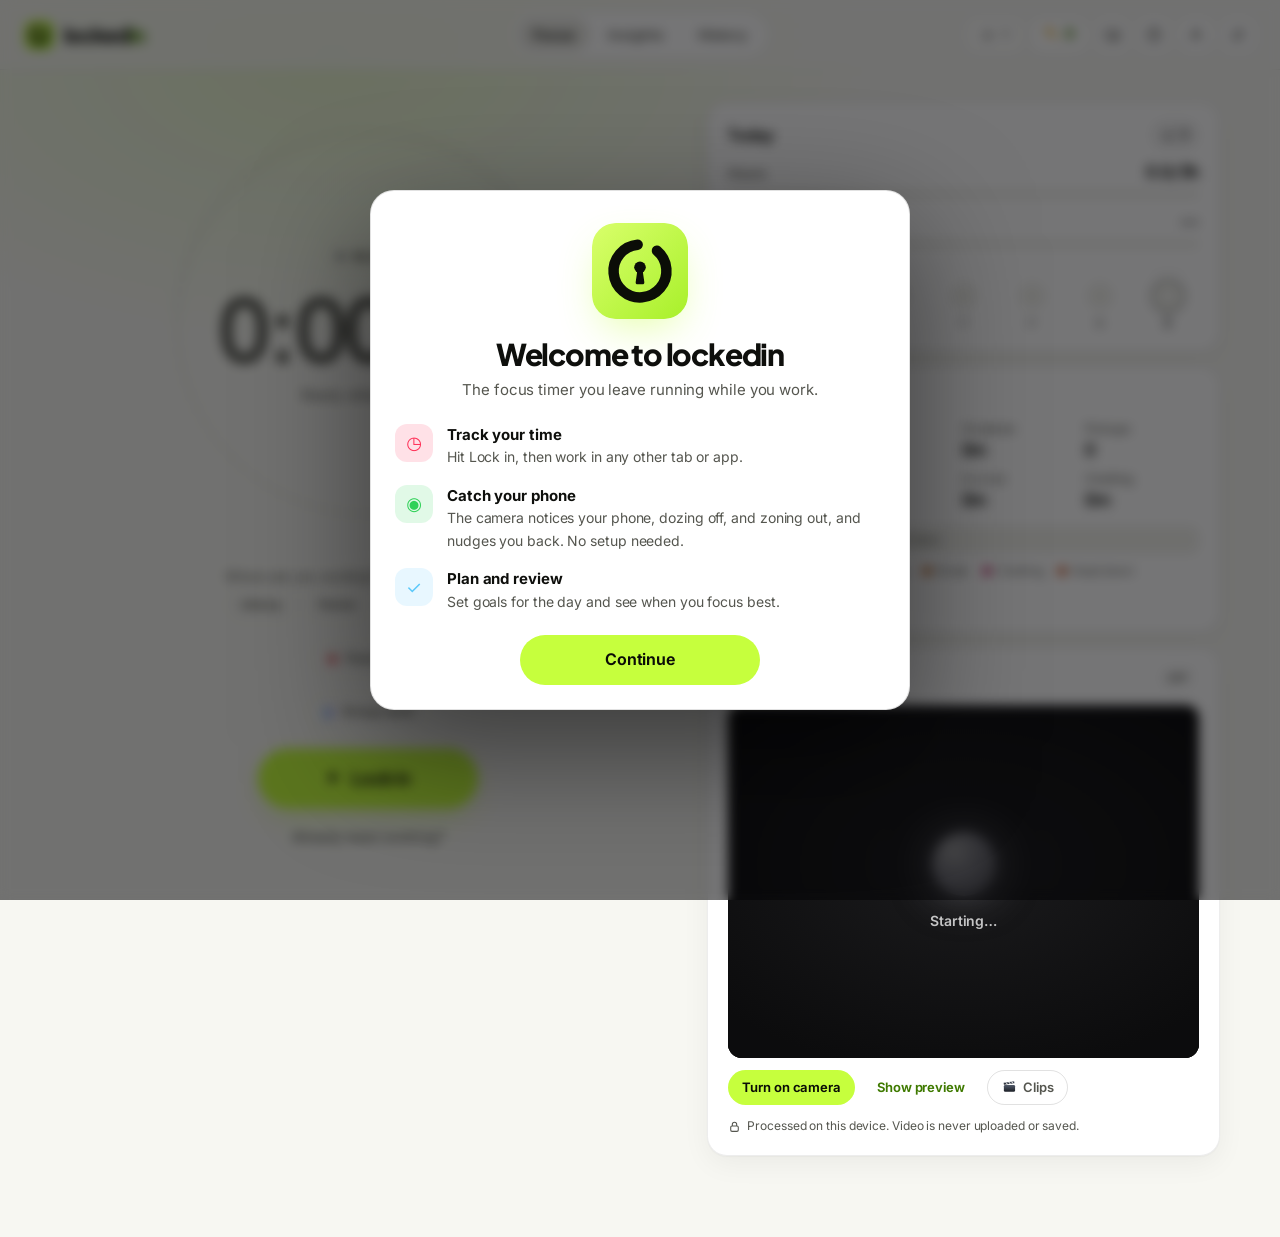
==== commit 79403ca5: "Custom lockedin icon set instead of emoji" ====
--- a/index.html
+++ b/index.html
@@ -1,572 +1,579 @@
-<!doctype html>
-<html lang="en">
-<head>
-<meta charset="utf-8">
-<meta name="viewport" content="width=device-width, initial-scale=1, viewport-fit=cover">
-<title>lockedin: free focus timer that catches you on your phone</title>
-<meta name="description" content="lockedin is a free study and focus timer. It runs in the background, notices when you pick up your phone, doze off or zone out, and rewards you for staying locked in. The camera check runs on your device only.">
-<link rel="canonical" href="https://calebsamuel1026-blip.github.io/lockedin/">
-<!-- Search Console: replace PASTE_TOKEN with the code from the HTML tag method, then remove the comment marks (DEPLOY.md step 8).
-<meta name="google-site-verification" content="PASTE_TOKEN">
--->
-<meta name="theme-color" content="#0a0a0b" media="(prefers-color-scheme: dark)">
-<meta name="theme-color" content="#f7f7f2" media="(prefers-color-scheme: light)">
-<meta name="apple-mobile-web-app-capable" content="yes">
-<meta name="apple-mobile-web-app-title" content="lockedin">
-<meta property="og:type" content="website">
-<meta property="og:site_name" content="lockedin">
-<meta property="og:url" content="https://calebsamuel1026-blip.github.io/lockedin/">
-<meta property="og:title" content="lockedin: the focus timer that catches you on your phone">
-<meta property="og:description" content="Lock in. A free focus timer that notices your phone, keeps your streak, and runs privately on your device.">
-<meta property="og:image" content="https://calebsamuel1026-blip.github.io/lockedin/icon-512.png">
-<meta property="og:image:width" content="512">
-<meta property="og:image:height" content="512">
-<meta property="og:image:alt" content="lockedin logo">
-<meta name="twitter:card" content="summary">
-<meta name="twitter:title" content="lockedin: the focus timer that catches you on your phone">
-<meta name="twitter:description" content="Lock in. A free focus timer that notices your phone, keeps your streak, and runs privately on your device.">
-<meta name="twitter:image" content="https://calebsamuel1026-blip.github.io/lockedin/icon-512.png">
-<script type="application/ld+json">
-{
-  "@context": "https://schema.org",
-  "@type": "WebApplication",
-  "name": "lockedin",
-  "url": "https://calebsamuel1026-blip.github.io/lockedin/",
-  "description": "A free focus timer that runs in the background, notices when you pick up your phone, and rewards you for staying focused. Camera processing happens on your device only.",
-  "applicationCategory": "EducationalApplication",
-  "operatingSystem": "Any (web browser)",
-  "browserRequirements": "Requires JavaScript. Camera optional.",
-  "image": "https://calebsamuel1026-blip.github.io/lockedin/icon-512.png",
-  "offers": {"@type": "Offer", "price": "0", "priceCurrency": "USD"}
-}
-</script>
-<link rel="manifest" href="manifest.webmanifest">
-<link rel="icon" id="favicon" href="icon.svg" type="image/svg+xml">
-<link rel="apple-touch-icon" href="icon-180.png">
-<link rel="preconnect" href="https://fonts.googleapis.com">
-<link rel="preconnect" href="https://fonts.gstatic.com" crossorigin>
-<link href="https://fonts.googleapis.com/css2?family=Inter:opsz,wght@14..32,400..700&family=Plus+Jakarta+Sans:wght@500..800&display=swap" rel="stylesheet">
-<link rel="stylesheet" href="styles.css">
-</head>
-<body>
-<a class="skip" href="#main">Skip to content</a>
-<div class="wallpaper" id="wallpaper" aria-hidden="true"><i></i><i></i><i></i></div>
-<div class="toasts" id="toasts" aria-hidden="true"></div>
-
-<header class="navbar">
-  <a class="brand" href="#focus" aria-label="lockedin home">
-    <img src="icon.svg" alt="" width="30" height="30">
-    <span class="wordmark">locked<span>in</span></span>
-  </a>
-  <nav class="tabs" aria-label="Sections">
-    <a href="#focus" data-view="focus">Focus</a>
-    <a href="#goals" data-view="goals">Goals</a>
-    <a href="#insights" data-view="insights">Insights<span class="badge hidden" id="insightsBadge"><span class="sr-only">New weekly report</span></span></a>
-    <a href="#history" data-view="history">History</a>
-  </nav>
-  <div class="nav-actions">
-    <button class="chip-btn streak-chip" id="streakBtn" title="Your streak: lock in 25 minutes a day to keep it" aria-label="Day streak"><span aria-hidden="true">🔥</span><b id="streakTop">0</b></button>
-    <button class="chip-btn keys-chip" id="keysBtn" title="Your keys. Open the shop" aria-label="Keys and shop"><span aria-hidden="true">🔑</span><b id="keysNum">0</b></button>
-    <button class="round-btn" id="pipBtn" title="Pop out mini timer (P)" aria-label="Pop out mini timer" hidden>
-      <svg viewBox="0 0 24 24" aria-hidden="true"><rect x="3" y="5" width="18" height="14" rx="3"/><rect x="12" y="11.5" width="6.5" height="5" rx="1.2" class="fill"/></svg>
-    </button>
-    <button class="round-btn" id="helpBtn" title="Help and shortcuts (?)" aria-label="Help and keyboard shortcuts">
-      <svg viewBox="0 0 24 24" aria-hidden="true"><circle cx="12" cy="12" r="9"/><path d="M9.6 9.4a2.5 2.5 0 1 1 3.4 2.4c-.6.3-1 .8-1 1.5v.5"/><circle cx="12" cy="16.9" r=".7" class="fill"/></svg>
-    </button>
-    <button class="round-btn acct-btn" id="accountBtn" title="Account and sync" aria-label="Account and sync">
-      <svg viewBox="0 0 24 24" aria-hidden="true"><circle cx="12" cy="8.6" r="3.7"/><path d="M4.8 19.6a7.2 7.2 0 0 1 14.4 0"/></svg><span class="acct-dot hidden" id="acctDot"></span>
-    </button>
-    <button class="round-btn" id="settingsBtn" title="Settings" aria-label="Settings">
-      <svg viewBox="0 0 24 24" aria-hidden="true"><path d="M4 7h10M18 7h2M4 17h2M10 17h10"/><circle cx="16" cy="7" r="2.2"/><circle cx="8" cy="17" r="2.2"/></svg>
-    </button>
-  </div>
-</header>
-
-<div class="banner hidden" id="otherTab" role="alert">
-  <span>lockedin is already running in another tab.</span>
-  <button class="pill tinted sm" id="useHereBtn">Use this tab</button>
-</div>
-<div class="banner hidden" id="paperTip" role="status">
-  <span>Writing or reading on paper? Paper mode stops looking down from counting as phone time.</span>
-  <button class="pill filled sm" id="paperOn">Turn on paper mode</button>
-  <button class="link-btn" id="paperNo">No thanks</button>
-</div>
-<div class="banner warn hidden" id="storageWarn" role="alert">
-  <span>Storage is full, so new data can't be saved. Download a backup in History, then delete old sessions.</span>
-</div>
-
-<main id="main" tabindex="-1">
-<!-- ================= FOCUS ================= -->
-<section class="view" id="v-focus" aria-labelledby="focusTitle">
-  <div class="focus-layout">
-    <div class="hero">
-      <h1 class="sr-only" id="focusTitle">Focus</h1>
-      <div class="dial">
-        <svg class="dial-ring" viewBox="0 0 220 220" aria-hidden="true">
-          <defs>
-            <linearGradient id="dialGrad" x1="0" y1="0" x2="1" y2="1">
-              <stop offset="0" stop-color="var(--ring-a)"/><stop offset="1" stop-color="var(--ring-b)"/>
-            </linearGradient>
-          </defs>
-          <circle cx="110" cy="110" r="100" class="dial-track"/>
-          <circle cx="110" cy="110" r="100" class="dial-fill" id="blockRing"/>
-        </svg>
-        <div class="dial-center">
-          <div class="state" id="statePill"><span class="dot"></span><span id="stateText">Ready</span></div>
-          <div class="timer" id="timer" role="timer" aria-live="off">0:00:00</div>
-          <div class="timer-sub" id="timerSub">Ready when you are</div>
-          <button class="wrong-btn hidden" id="wrongBtn">Not right? I'm focused</button>
-        </div>
-      </div>
-
-      <div id="preStart" class="hero-controls">
-        <div class="places" role="group" aria-labelledby="placesLbl">
-          <span class="caption" id="placesLbl">Where are you working?</span>
-          <div class="chips" id="placeChips"></div>
-        </div>
-        <button class="chip toggle" id="pomoBtn" aria-pressed="false" title="25 minutes focus, 5 minute break, long break every 4"><span aria-hidden="true">🍅</span> <span class="lbl">Pomodoro</span></button>
-        <button class="chip toggle" id="collabBtn" aria-pressed="false" title="Talking counts as focus when you're working with others"><span aria-hidden="true">👥</span> <span class="lbl">Group work</span></button>
-        <button class="cta" id="startBtn"><span class="cta-ic" aria-hidden="true"><svg viewBox="0 0 24 24"><path d="M8 5.5v13a1 1 0 0 0 1.5.86l10.4-6.5a1 1 0 0 0 0-1.72L9.5 4.64A1 1 0 0 0 8 5.5z"/></svg></span>Lock in</button>
-        <details class="earlier">
-          <summary>Already been working?</summary>
-          <div class="earlier-row">
-            <label for="preMin">Minutes already worked</label>
-            <input type="number" id="preMin" min="0" max="720" step="5" value="0" inputmode="numeric">
-          </div>
-        </details>
-      </div>
-
-      <div id="running" class="hero-controls hidden">
-        <div class="cta-row">
-          <button class="cta" id="pauseBtn"><span class="cta-ic" aria-hidden="true"><svg viewBox="0 0 24 24"><rect x="6" y="5" width="4.2" height="14" rx="1.3"/><rect x="13.8" y="5" width="4.2" height="14" rx="1.3"/></svg></span><span class="lbl">Pause</span></button>
-          <button class="ghost-btn" id="breakBtn"><span class="lbl">Break</span></button>
-        </div>
-        <div class="text-actions">
-          <button class="link-btn" id="editBtn" aria-expanded="false" aria-controls="editRow">Edit time</button>
-          <span aria-hidden="true">·</span>
-          <button class="link-btn danger" id="endBtn">End session</button>
-        </div>
-        <button class="chip toggle" id="pomoBtnRun" aria-pressed="false" title="25 minutes focus, 5 minute break, long break every 4"><span aria-hidden="true">🍅</span> <span class="lbl">Pomodoro</span></button>
-        <button class="chip toggle" id="collabBtnRun" aria-pressed="false" title="Talking counts as focus when you're working with others"><span aria-hidden="true">👥</span> <span class="lbl">Group work</span></button>
-        <div id="editRow" class="edit-row hidden">
-          <label for="editH">Total</label>
-          <input type="number" id="editH" min="0" max="23" inputmode="numeric" aria-label="Hours"><span>h</span>
-          <input type="number" id="editM" min="0" max="59" inputmode="numeric" aria-label="Minutes"><span>m</span>
-          <button class="pill filled sm" id="editSave">Save</button>
-          <button class="pill plain sm" id="editCancel">Cancel</button>
-        </div>
-      </div>
-
-      <div class="break-note hidden" id="breakBanner" role="status">Break · <b id="breakLeft"></b> left. Stand up, drink some water, rest your eyes.</div>
-    </div>
-
-    <div class="stack">
-      <article class="card today-card">
-        <header class="card-title"><h2>Today</h2><span class="streak" id="streakBadge" title="Days in a row you hit your daily goal"><span aria-hidden="true">🔥</span> <b id="streakNum">0</b><span class="sr-only"> day streak</span></span></header>
-        <div class="meters" id="ringsSvg" role="group" aria-label="Today's progress">
-          <div class="meter m-hours"><div class="m-top"><span>Hours</span><b id="lgHours">0/3h</b></div><div class="m-track"><i id="rHours"></i></div></div>
-          <div class="meter m-focus"><div class="m-top"><span>Focus</span><b id="lgFocus">--</b></div><div class="m-track"><i id="rFocus"></i></div></div>
-          <div class="meter m-goals goals-only"><div class="m-top"><span>Goals</span><b id="lgGoals">0/0</b></div><div class="m-track"><i id="rGoals"></i></div></div>
-        </div>
-        <div class="week-dots" id="weekDots" aria-label="This week"></div>
-      </article>
-
-      <article class="card hidden" id="goalsCard">
-        <header class="card-title"><h2>Working on</h2><a href="#goals" class="caption-link">See all</a></header>
-        <p id="curGoal" class="cur-goal empty">No goals yet for today.</p>
-        <ul class="mini-goals" id="miniGoals"></ul>
-        <a href="#goals" class="pill tinted sm" id="planCta">Plan today</a>
-      </article>
-
-      <article class="card">
-        <header class="card-title"><h2>This session</h2><span class="caption" id="placeTag"></span></header>
-        <div class="session-stats">
-          <div class="score-ring" id="scoreRing" role="img" aria-label="Focus score not available yet"><span id="scoreTxt">--</span><small>focus</small></div>
-          <dl class="stat-grid">
-            <div><dt>Focused</dt><dd id="stFocused">0m</dd></div>
-            <div><dt>On phone</dt><dd id="stPhone">0m</dd></div>
-            <div><dt>Pickups</dt><dd id="pickups">0</dd></div>
-            <div><dt>Away</dt><dd id="stAway">0m</dd></div>
-            <div><dt>In a row</dt><dd id="streak">0m</dd></div>
-            <div><dt>Chatting</dt><dd id="stChat">0m</dd></div>
-          </dl>
-        </div>
-        <div class="timeline" id="timeline" role="img" aria-label="Session timeline"></div>
-        <div class="legend" aria-hidden="true"><span><i class="c-focused"></i>Focused</span><span><i class="c-phone"></i>Phone</span><span><i class="c-away"></i>Away</span><span><i class="c-break"></i>Break</span><span><i class="c-chat"></i>Chatting</span><span><i class="c-down"></i>Head down</span><span><i class="c-sleepy"></i>Eyes closed</span><span><i class="c-zoned"></i>Zoned out</span></div>
-        <span class="sr-only" id="best"></span>
-        <span class="sr-only" id="stBreak"></span>
-      </article>
-
-      <article class="card">
-        <header class="card-title"><h2>Phone catcher</h2><span class="chips" id="camChips"></span></header>
-        <div class="cam no-preview" id="camWrap">
-          <video id="video" muted playsinline aria-hidden="true"></video>
-          <canvas id="overlay" aria-hidden="true"></canvas>
-          <div class="cam-off" id="camOff">
-            <svg viewBox="0 0 24 24" aria-hidden="true"><path d="M3 8a2 2 0 0 1 2-2h2l1.5-2h7L17 6h2a2 2 0 0 1 2 2v9a2 2 0 0 1-2 2H5a2 2 0 0 1-2-2z"/><circle cx="12" cy="12.5" r="3.5"/></svg>
-            <p>Turn on the camera and lockedin will notice when you pick up your phone.</p>
-          </div>
-          <div class="cam-orb" aria-hidden="true"><span class="orb"></span><p id="orbText">Watching for your phone</p></div>
-          <div class="cam-msg hidden" id="camMsg" role="status"></div>
-        </div>
-        <div class="cam-actions">
-          <button class="pill filled sm" id="camBtn">Turn on camera</button>
-          <button class="pill plain sm" id="previewBtn" aria-pressed="false">Show preview</button>
-          <button class="chip toggle" id="clipsBtn" aria-pressed="false" title="Save short clips of funny lock-out moments to watch at the end"><span aria-hidden="true">🎬</span> <span class="lbl">Clips</span></button>
-        </div>
-        <p class="footnote"><svg viewBox="0 0 24 24" aria-hidden="true"><rect x="5" y="11" width="14" height="10" rx="2.5"/><path d="M8 11V8a4 4 0 0 1 8 0v3"/></svg>Processed on this device. Video is never uploaded or saved.</p>
-      </article>
-    </div>
-  </div>
-</section>
-
-<!-- ================= GOALS ================= -->
-<section class="view" id="v-goals" aria-labelledby="goalsTitle">
-  <div class="page">
-    <header class="large-title">
-      <p class="eyebrow" id="goalsDate"></p>
-      <h1 id="goalsTitle">Today's goals</h1>
-    </header>
-
-    <article class="card ai-card" id="aiCard">
-      <header class="card-title"><h2><span class="sparkle" aria-hidden="true">✦</span> Plan my day</h2></header>
-      <p class="secondary">Tell lockedin what's on your plate. You'll get a goal list that's realistic, but hard to fully finish.</p>
-      <label for="plate" class="sr-only">What do you need to get done?</label>
-      <textarea id="plate" rows="4" maxlength="4000" placeholder="Chem exam Thursday on chapters 4–6. Essay draft due Friday. 20 Spanish flashcards. Reply to the internship email."></textarea>
-      <div class="ai-row">
-        <label for="planHours">Hours today</label>
-        <input type="number" id="planHours" min="0.5" max="16" step="0.5" inputmode="decimal">
-        <button class="pill filled" id="planBtn">Plan my day</button>
-        <span id="planStatus" class="caption" role="status"></span>
-      </div>
-      <div id="planMsg" role="alert"></div>
-    </article>
-
-    <div id="planSummary"></div>
-    <div class="group-head"><h2>Goals</h2><span class="caption" id="goalProg"></span></div>
-    <ul class="group goal-list" id="goalList"></ul>
-    <form class="group add-goal" id="addGoalForm">
-      <span class="plus" aria-hidden="true">+</span>
-      <label for="newGoal" class="sr-only">New goal</label>
-      <input type="text" id="newGoal" placeholder="New goal" maxlength="140" autocomplete="off">
-      <label for="newGoalMin" class="sr-only">Estimated minutes</label>
-      <input type="number" id="newGoalMin" min="5" max="600" step="5" value="30" inputmode="numeric" title="Estimated minutes">
-      <span class="caption">min</span>
-      <button class="pill tinted sm" type="submit">Add</button>
-    </form>
-    <button class="pill plain sm hidden" id="carryBtn"></button>
-  </div>
-</section>
-
-<!-- ================= INSIGHTS ================= -->
-<section class="view" id="v-insights" aria-labelledby="insTitle">
-  <div class="page">
-    <header class="large-title with-control">
-      <div><p class="eyebrow" id="wkTitle"></p><h1 id="insTitle">Weekly report</h1></div>
-      <div class="stepper">
-        <button id="wkPrev" aria-label="Previous week">‹</button>
-        <button id="wkNext" aria-label="Next week">›</button>
-      </div>
-    </header>
-    <div class="kpis" id="wkKpis"></div>
-    <button class="wrapped-cta" id="wrappedBtn"><span aria-hidden="true">▶</span> Your week, wrapped</button>
-    <article class="card" id="coachCard">
-      <header class="card-title"><h2>Coach</h2><button class="pill tinted sm" id="coachBtn"><span aria-hidden="true">✦</span> Get my review</button></header>
-      <p id="coachNote" class="coach" aria-live="polite"></p>
-    </article>
-    <article class="card">
-      <header class="card-title"><h2>Hours by day</h2><span class="caption">Bar color shows focus</span></header>
-      <div class="days" id="wkDays"></div>
-    </article>
-    <div class="two">
-      <article class="card">
-        <header class="card-title"><h2>Best hours</h2></header>
-        <div class="hours" id="wkHours"></div>
-        <p class="secondary small" id="wkHoursTxt"></p>
-      </article>
-      <article class="card">
-        <header class="card-title"><h2>Best places</h2></header>
-        <ul class="plain-list" id="wkPlaces"></ul>
-      </article>
-    </div>
-    <article class="card goals-only">
-      <header class="card-title"><h2>Goals this week</h2></header>
-      <div id="wkGoals"></div>
-    </article>
-  </div>
-</section>
-
-<!-- ================= HISTORY ================= -->
-<section class="view" id="v-history" aria-labelledby="histTitle">
-  <div class="page">
-    <header class="large-title with-control">
-      <h1 id="histTitle">History</h1>
-      <div class="row-actions">
-        <button class="pill tinted sm" id="csvBtn">Export CSV</button>
-        <button class="pill tinted sm" id="backupBtn">Back up</button>
-        <label class="pill tinted sm" for="restoreInput">Restore</label>
-        <input type="file" id="restoreInput" accept="application/json,.json" class="sr-only">
-      </div>
-    </header>
-    <div class="kpis" id="allKpis"></div>
-    <ul class="group sessions" id="historyBody"></ul>
-    <p class="footnote center">Your data lives in this browser. <button class="link-btn inline" type="button" data-open-account>Sign in</button> to keep it safe and sync it across devices, or back it up now and then.</p>
-  </div>
-</section>
-</main>
-
-<div class="sr-only" aria-live="polite" id="politeLive"></div>
-<div class="sr-only" aria-live="assertive" id="assertLive"></div>
-
-<dialog class="alert" id="alert" aria-labelledby="alertTitle" aria-describedby="alertMsg">
-  <div class="alert-card">
-    <div class="alert-glyph" id="alertGlyph" aria-hidden="true">📵</div>
-    <h2 id="alertTitle">Phone down</h2>
-    <p id="alertMsg"></p>
-    <button class="pill filled lg" id="alertOk">I'm back</button>
-    <button class="pill plain" id="alertWrong">Not my phone</button>
-  </div>
-</dialog>
-
-<!-- ================= SHEETS ================= -->
-<dialog id="summaryDlg" class="sheet" aria-labelledby="sumTitle">
-  <h2 id="sumTitle">Session complete</h2>
-  <div id="summaryBody"></div>
-  <div id="sumClips"></div>
-  <div class="sheet-actions"><button class="pill filled" data-close>Done</button></div>
-</dialog>
-
-<dialog id="onboardDlg" class="sheet onboard" aria-labelledby="obTitle">
-  <div class="ob-step" data-step="0">
-    <img class="ob-icon" src="icon.svg" alt="" width="96" height="96">
-    <h2 id="obTitle" tabindex="-1">Welcome to lockedin</h2>
-    <p class="secondary">The focus timer you leave running while you work.</p>
-    <ul class="features">
-      <li><span class="f-ic" style="--c:#ff2d55">◷</span><div><b>Track your time</b><span>Hit Lock in, then work in any other tab or app.</span></div></li>
-      <li><span class="f-ic" style="--c:#30d158">◉</span><div><b>Catch your phone</b><span>The camera notices your phone, dozing off, and zoning out, and nudges you back. No setup needed.</span></div></li>
-      <li><span class="f-ic" style="--c:#5ac8fa">✓</span><div><b>Plan and review</b><span>Set goals for the day and see when you focus best.</span></div></li>
-    </ul>
-    <div class="sheet-actions stacked"><button class="pill filled lg" data-next>Continue</button></div>
-  </div>
-  <div class="ob-step hidden" data-step="1">
-    <div class="ob-icon glyph" aria-hidden="true"><svg viewBox="0 0 24 24"><rect x="5" y="11" width="14" height="10" rx="2.5"/><path d="M8 11V8a4 4 0 0 1 8 0v3"/></svg></div>
-    <h2 tabindex="-1">Private by design</h2>
-    <p class="secondary">The phone check runs entirely on your device. No video or photo ever leaves your computer, and nothing is recorded. The camera is optional, and the timer works without it.</p>
-    <p class="secondary small">There's no setup. lockedin learns how you sit during your first few seconds and keeps adjusting as you work.</p>
-    <div class="sheet-actions stacked"><button class="pill filled lg" id="obDone">Get started</button><button class="pill plain" data-back>Back</button></div>
-  </div>
-</dialog>
-
-<dialog id="helpDlg" class="sheet" aria-labelledby="helpTitle">
-  <h2 id="helpTitle">How lockedin works</h2>
-  <div class="help">
-    <h3>Leave it running</h3>
-    <p>Start a session, then work anywhere else on your computer. The tab shows your live time, and you'll get a notification if you pick up your phone or it's time for a break. On Chrome and Edge, the <b>pop-out</b> button opens a small floating timer that stays on top of your other windows.</p>
-    <h3>How the phone check decides</h3>
-    <ul>
-      <li><b>On your phone:</b> it sees a phone, or your head stays tilted down for a few seconds.</li>
-      <li><b>Away:</b> nobody is in front of the camera.</li>
-      <li><b>Writing on paper?</b> Turn on <b>Paper mode</b> in Settings so looking down doesn't count. Only an actual phone will.</li>
-    </ul>
-    <h3>Keyboard shortcuts</h3>
-    <dl class="keys">
-      <div><dt><kbd>Space</kbd></dt><dd>Start or pause</dd></div>
-      <div><dt><kbd>B</kbd></dt><dd>Break</dd></div>
-      <div><dt><kbd>P</kbd></dt><dd>Pop-out timer</dd></div>
-      <div><dt><kbd>C</kbd></dt><dd>Camera on or off</dd></div>
-      <div><dt><kbd>1</kbd>–<kbd>3</kbd></dt><dd>Switch section</dd></div>
-      <div><dt><kbd>?</kbd></dt><dd>Help</dd></div>
-    </dl>
-    <h3>Your data</h3>
-    <p>Everything stays in this browser unless you create an account, which syncs your progress (keys, streak, settings and session numbers) so it follows you to other devices. Camera video, photos and clips never leave your device. Usage analytics are only sent if you allow them. Read the <a href="privacy.html">privacy policy</a>.</p>
-  </div>
-  <div class="sheet-actions"><button class="pill plain" id="replayOnboard">Show intro</button><button class="pill filled" data-close>Done</button></div>
-</dialog>
-
-<dialog id="settingsDlg" class="sheet" aria-labelledby="setTitle">
-  <form id="settingsForm" method="dialog">
-    <div class="sheet-bar">
-      <button type="button" class="link-btn" data-close>Cancel</button>
-      <h2 id="setTitle">Settings</h2>
-      <button type="submit" class="link-btn strong" id="saveSettings">Save</button>
-    </div>
-
-    <p class="group-label">Goals</p>
-    <div class="form-group">
-      <div class="form-row"><label for="s_dailyGoalH">Hours per day</label><input type="number" id="s_dailyGoalH" min="0.5" max="16" step="0.5"></div>
-      <div class="form-row"><label for="s_weeklyGoalH">Hours per week</label><input type="number" id="s_weeklyGoalH" min="1" max="100" step="1"></div>
-      <div class="form-row"><label for="s_weekStart">Week starts on</label><select id="s_weekStart"><option value="1">Monday</option><option value="0">Sunday</option><option value="6">Saturday</option></select></div>
-    </div>
-
-    <p class="group-label">Focus blocks</p>
-    <div class="form-group">
-      <div class="form-row"><label for="s_focusBlockMin">Focus minutes before a break</label><input type="number" id="s_focusBlockMin" min="0" max="240"></div>
-      <div class="form-row"><label for="s_breakMin">Break minutes</label><input type="number" id="s_breakMin" min="1" max="60"></div>
-    </div>
-    <p class="group-foot">Set focus minutes to 0 to turn break reminders off.</p>
-
-    <p class="group-label">Phone catcher</p>
-    <div class="form-group">
-      <div class="form-row"><label for="s_autoCamera">Turn on camera when I start</label><input type="checkbox" class="switch" id="s_autoCamera"></div>
-      <div class="form-row"><label for="s_paperMode">Paper mode</label><input type="checkbox" class="switch" id="s_paperMode"></div>
-      <div class="form-row"><label for="s_chatDetect">Notice when I'm chatting</label><input type="checkbox" class="switch" id="s_chatDetect"></div>
-      <div class="form-row"><label for="s_collabDefault">Group work by default</label><input type="checkbox" class="switch" id="s_collabDefault"></div>
-      <div class="form-row"><label for="s_chatSec">Talking counts as chatting after (seconds)</label><input type="number" id="s_chatSec" min="5" max="300"></div>
-      <div class="form-row"><label for="s_sensitivity">Sensitivity</label><select id="s_sensitivity"><option value="0.7">Relaxed</option><option value="1">Normal</option><option value="1.4">Strict</option></select></div>
-      <div class="form-row"><label for="s_phoneAlertSec">Alert after (seconds on phone)</label><input type="number" id="s_phoneAlertSec" min="3" max="300"></div>
-      <div class="form-row"><button type="button" class="link-btn" id="forgetBtn">Re-learn my setup</button></div>
-      <div class="form-row"><label for="s_downSec">Head down counts after (seconds)</label><input type="number" id="s_downSec" min="2" max="60"></div>
-    </div>
-    <p class="group-foot">Paper mode ignores looking down, so only a visible phone counts. Good for writing or reading on your desk. Chatting is noticed from mouth movement only; the microphone is never used. Turn on group work for study groups or team projects so talking counts as focus.</p>
-
-    <p class="group-label">Alerts</p>
-    <div class="form-group">
-      <div class="form-row"><label for="s_sound">Sound</label><input type="checkbox" class="switch" id="s_sound"></div>
-      <div class="form-row"><label for="s_phoneRepeat">Keep beeping while I'm on my phone</label><input type="checkbox" class="switch" id="s_phoneRepeat"></div>
-      <div class="form-row"><label for="s_downSound">Nudge sound when my head is down</label><input type="checkbox" class="switch" id="s_downSound"></div>
-      <div class="form-row"><label for="s_volume">Volume</label><input type="range" id="s_volume" min="0" max="1" step="0.1"></div>
-      <div class="form-row"><label for="s_notify">Notifications</label><input type="checkbox" class="switch" id="s_notify"></div>
-      <div class="form-row"><label for="s_alertSound">Alarm sound</label><select id="s_alertSound">
-        <option value="classic">Classic beep</option><option value="horn">Air horn</option><option value="siren">Siren</option>
-        <option value="bruh">Bruh</option><option value="chime">Gentle chime</option><option value="custom">My own sound</option></select></div>
-      <div class="form-row"><span class="row-actions"><button type="button" class="pill tinted sm" id="testSound">▶ Test</button><button type="button" class="pill tinted sm" id="uploadSound">Upload my sound</button></span><span class="caption" id="soundName"></span></div>
-      <div class="form-row stacked"><label for="s_alertText">Phone alert message</label><input type="text" id="s_alertText" maxlength="40" placeholder="Phone down"></div>
-      <input type="file" id="soundUpload" accept="audio/*" class="sr-only" tabindex="-1" aria-label="Choose an alarm sound">
-      <div class="form-row"><label for="s_titleAlerts">Flash the tab title</label><input type="checkbox" class="switch" id="s_titleAlerts"></div>
-      <div class="form-row"><label for="s_drainKeys">Lose keys when distracted</label><input type="checkbox" class="switch" id="s_drainKeys"></div>
-    </div>
-
-    <p class="group-label">General</p>
-    <div class="form-group">
-      <div class="form-row"><label for="s_theme">Appearance</label><select id="s_theme"><option value="system">Automatic</option><option value="light">Light</option><option value="dark">Dark</option></select></div>
-      <div class="form-row"><label for="s_shortcuts">Keyboard shortcuts</label><input type="checkbox" class="switch" id="s_shortcuts"></div>
-      <div class="form-row stacked"><label for="s_places">Places</label><input type="text" id="s_places" maxlength="200" placeholder="Library, Home, Café"></div>
-    </div>
-    <p class="group-foot">Places are the quick tags you pick before starting, separated by commas.</p>
-
-    <p class="group-label">Account &amp; privacy</p>
-    <div class="form-group">
-      <div class="form-row"><span>Sync across devices</span><button type="button" class="pill tinted sm" data-open-account id="settingsAcct">Sign in</button></div>
-      <div class="form-row"><label for="s_analytics">Share usage analytics</label><input type="checkbox" class="switch" id="s_analytics"></div>
-      <div class="form-row"><a href="privacy.html">Privacy policy</a><a href="terms.html">Terms</a></div>
-    </div>
-    <p class="group-foot">Analytics are counts like "a session ended", never your camera or anything you type. This switch applies right away.</p>
-
-    <div class="form-group">
-      <button type="button" class="form-row danger-row" id="wipeBtn">Delete all data</button>
-    </div>
-  </form>
-</dialog>
-
-
-<dialog id="shopDlg" class="sheet" aria-labelledby="shopTitle">
-  <div class="sheet-bar"><span></span><h2 id="shopTitle">Shop</h2><button type="button" class="link-btn strong" data-close>Done</button></div>
-  <div class="balance"><span aria-hidden="true">🔑</span><b id="shopKeys">0</b><span class="caption">keys</span></div>
-  <p class="caption center-text">Earn 1 key per focused minute, +5 for every 25 phone-free minutes, +20 for your daily goal. Streaks multiply it.</p>
-  <p class="group-label">Backgrounds</p>
-  <div class="shop-grid" id="shopWalls"></div>
-  <input type="file" id="wallUpload" accept="image/*" class="sr-only" tabindex="-1" aria-label="Choose a background photo">
-  <p class="caption center-text">Your photo stays on this device. It's never uploaded.</p>
-  <p class="group-label">Streak protection</p>
-  <div class="form-group"><div class="form-row"><span><b>Streak freeze</b><br><span class="caption">Saves your streak if you miss a day. <span id="freezeCount"></span></span></span><button class="pill tinted sm" id="buyFreeze"></button></div></div>
-  <p class="group-label">Earned recently</p>
-  <ul class="plain-list ledger" id="ledger"></ul>
-</dialog>
-
-<dialog id="breakDlg" class="sheet" aria-labelledby="breakTitle">
-  <h2 id="breakTitle">Take a break</h2>
-  <p class="secondary">Finish a focus block and your break is free. Want one now? Spend some keys.</p>
-  <div class="break-opts" id="breakOpts"></div>
-  <p class="caption" id="breakMsg" role="alert"></p>
-  <div class="sheet-actions"><button class="pill plain" data-close>Keep working</button></div>
-</dialog>
-
-<dialog id="wrappedDlg" class="wrapped" aria-label="Your week, wrapped">
-  <div class="story-bars" id="storyBars"></div>
-  <button class="story-close" data-close aria-label="Close">✕</button>
-  <div class="story" id="story"></div>
-  <button class="story-nav prev" id="storyPrev" aria-label="Previous"></button>
-  <button class="story-nav next" id="storyNext" aria-label="Next"></button>
-</dialog>
-
-<dialog id="accountDlg" class="sheet" aria-labelledby="acctTitle">
-  <div class="sheet-bar"><span></span><h2 id="acctTitle">Account</h2><button type="button" class="link-btn strong" data-close>Done</button></div>
-
-  <div id="acctOut">
-    <div class="acct-hero">
-      <div class="acct-glyph" aria-hidden="true">☁️</div>
-      <b>Save your progress across devices</b>
-      <p class="secondary small">Optional. lockedin works fully without an account. Your keys, streak, settings and session history sync. Camera video never leaves your device.</p>
-    </div>
-    <div class="google-wrap" id="googleWrap" hidden>
-      <button type="button" class="pill lg google-btn" id="googleBtn"><svg viewBox="0 0 24 24" aria-hidden="true"><path fill="#4285F4" d="M22.6 12.3c0-.8-.1-1.5-.2-2.2H12v4.2h5.9a5 5 0 0 1-2.2 3.3v2.7h3.6c2.1-1.9 3.3-4.8 3.3-8z"/><path fill="#34A853" d="M12 23c3 0 5.5-1 7.3-2.7l-3.6-2.7c-1 .7-2.2 1.1-3.7 1.1-2.9 0-5.3-1.9-6.2-4.5H2.1v2.8A11 11 0 0 0 12 23z"/><path fill="#FBBC05" d="M5.8 14.2a6.6 6.6 0 0 1 0-4.3V7.1H2.1a11 11 0 0 0 0 9.9z"/><path fill="#EA4335" d="M12 5.4c1.6 0 3.1.6 4.2 1.7l3.2-3.2A11 11 0 0 0 2.1 7.1l3.7 2.8C6.7 7.3 9.1 5.4 12 5.4z"/></svg>Continue with Google</button>
-      <span class="or" aria-hidden="true">or use email</span>
-    </div>
-    <div class="seg" role="tablist" aria-label="Create an account or sign in">
-      <button type="button" role="tab" id="tabUp" aria-selected="true" aria-controls="authForm">Create account</button>
-      <button type="button" role="tab" id="tabIn" aria-selected="false" aria-controls="authForm" tabindex="-1">Sign in</button>
-    </div>
-    <form id="authForm" class="auth-form" role="tabpanel" aria-labelledby="tabUp" novalidate>
-      <div class="form-group">
-        <div class="form-row stacked" id="nameRow"><label for="authName">Name <span class="caption">(optional, only you see it)</span></label><input type="text" id="authName" maxlength="30" autocomplete="nickname"></div>
-        <div class="form-row stacked"><label for="authEmail">Email</label><input type="email" id="authEmail" autocomplete="email" inputmode="email" required></div>
-        <div class="form-row stacked"><label for="authPass">Password</label><input type="password" id="authPass" minlength="8" autocomplete="new-password" required aria-describedby="passHint"><span class="caption" id="passHint">At least 8 characters.</span></div>
-      </div>
-      <button class="pill filled lg auth-submit" type="submit" id="authSubmit">Create account</button>
-      <!-- Password reset needs custom email (SMTP) set up in Supabase first; see DEPLOY.md. -->
-      <button class="link-btn" type="button" id="forgotBtn" hidden>Forgot password?</button>
-      <div id="authMsg" role="alert"></div>
-    </form>
-    <p class="caption center-text acct-legal">By creating an account you agree to the <a href="terms.html">Terms</a> and <a href="privacy.html">Privacy Policy</a>. You must be 13 or older.</p>
-  </div>
-
-  <div id="acctIn" class="hidden">
-    <div class="acct-me">
-      <span class="acct-avatar" id="meAvatar" aria-hidden="true">🔒</span>
-      <div><b id="meName"></b><span class="caption" id="meEmail"></span></div>
-    </div>
-    <p class="sync-line" id="syncLine" role="status"></p>
-    <div class="form-group">
-      <div class="form-row"><label for="meNameInput">Display name</label><input type="text" id="meNameInput" maxlength="30" autocomplete="nickname"></div>
-      <div class="form-row"><label for="meAvatarSel">Avatar</label><select id="meAvatarSel"><option>🔒</option><option>🔥</option><option>⚡</option><option>🧠</option><option>📚</option><option>🎧</option><option>☕</option><option>🦉</option><option>🐺</option><option>🐸</option><option>🌙</option><option>🌱</option><option>🎯</option><option>🚀</option><option>💎</option><option>🐱</option></select></div>
-    </div>
-    <div class="row-actions acct-actions">
-      <button type="button" class="pill tinted sm" id="syncNowBtn">Sync now</button>
-      <button type="button" class="pill tinted sm" id="exportBtn">Export my data</button>
-      <button type="button" class="pill tinted sm" id="signOutBtn">Sign out</button>
-    </div>
-    <div class="form-group acct-danger"><button type="button" class="form-row danger-row" id="deleteAcctBtn">Delete account</button></div>
-    <div id="acctMsg" role="alert"></div>
-  </div>
-
-  <p class="group-label">Privacy</p>
-  <div class="form-group">
-    <div class="form-row"><label for="analyticsToggle">Share usage analytics</label><input type="checkbox" class="switch" id="analyticsToggle"></div>
-  </div>
-  <p class="group-foot">Counts like "a session ended" help make lockedin better. Never your camera, never what you type. <a href="privacy.html">Privacy</a> · <a href="terms.html">Terms</a></p>
-</dialog>
-
-<div class="consent hidden" id="consent" role="region" aria-labelledby="consentTitle">
-  <p><b id="consentTitle">Help make lockedin better?</b> Allow usage stats, like "a session ended". Your camera never leaves your device and nothing you type is sent. <a href="privacy.html">Privacy</a></p>
-  <div class="consent-actions">
-    <button type="button" class="pill plain sm" id="consentNo">No thanks</button>
-    <button type="button" class="pill filled sm" id="consentYes">Allow analytics</button>
-  </div>
-</div>
-
-<template id="pipTpl">
-  <div class="pip">
-    <div class="state" data-pip="pill"><span class="dot"></span><span data-pip="state">Ready</span></div>
-    <div class="pip-timer" data-pip="timer">0:00:00</div>
-    <div class="pip-goal" data-pip="goal"></div>
-    <div class="pip-actions">
-      <button class="pill tinted sm" data-pip="break">Break</button>
-      <button class="pill filled sm" data-pip="pause">Pause</button>
-    </div>
-  </div>
-</template>
-
-<noscript><p style="padding:20px">lockedin needs JavaScript turned on.</p></noscript>
-<script type="module" src="app.js"></script>
-</body>
-</html>
+<!doctype html>
+<html lang="en">
+<head>
+<meta charset="utf-8">
+<meta name="viewport" content="width=device-width, initial-scale=1, viewport-fit=cover">
+<title>lockedin: free focus timer that catches you on your phone</title>
+<meta name="description" content="lockedin is a free study and focus timer. It runs in the background, notices when you pick up your phone, doze off or zone out, and rewards you for staying locked in. The camera check runs on your device only.">
+<link rel="canonical" href="https://calebsamuel1026-blip.github.io/lockedin/">
+<!-- Search Console: replace PASTE_TOKEN with the code from the HTML tag method, then remove the comment marks (DEPLOY.md step 8).
+<meta name="google-site-verification" content="PASTE_TOKEN">
+-->
+<meta name="theme-color" content="#0a0a0b" media="(prefers-color-scheme: dark)">
+<meta name="theme-color" content="#f7f7f2" media="(prefers-color-scheme: light)">
+<meta name="apple-mobile-web-app-capable" content="yes">
+<meta name="apple-mobile-web-app-title" content="lockedin">
+<meta property="og:type" content="website">
+<meta property="og:site_name" content="lockedin">
+<meta property="og:url" content="https://calebsamuel1026-blip.github.io/lockedin/">
+<meta property="og:title" content="lockedin: the focus timer that catches you on your phone">
+<meta property="og:description" content="Lock in. A free focus timer that notices your phone, keeps your streak, and runs privately on your device.">
+<meta property="og:image" content="https://calebsamuel1026-blip.github.io/lockedin/icon-512.png">
+<meta property="og:image:width" content="512">
+<meta property="og:image:height" content="512">
+<meta property="og:image:alt" content="lockedin logo">
+<meta name="twitter:card" content="summary">
+<meta name="twitter:title" content="lockedin: the focus timer that catches you on your phone">
+<meta name="twitter:description" content="Lock in. A free focus timer that notices your phone, keeps your streak, and runs privately on your device.">
+<meta name="twitter:image" content="https://calebsamuel1026-blip.github.io/lockedin/icon-512.png">
+<script type="application/ld+json">
+{
+  "@context": "https://schema.org",
+  "@type": "WebApplication",
+  "name": "lockedin",
+  "url": "https://calebsamuel1026-blip.github.io/lockedin/",
+  "description": "A free focus timer that runs in the background, notices when you pick up your phone, and rewards you for staying focused. Camera processing happens on your device only.",
+  "applicationCategory": "EducationalApplication",
+  "operatingSystem": "Any (web browser)",
+  "browserRequirements": "Requires JavaScript. Camera optional.",
+  "image": "https://calebsamuel1026-blip.github.io/lockedin/icon-512.png",
+  "offers": {"@type": "Offer", "price": "0", "priceCurrency": "USD"}
+}
+</script>
+<link rel="manifest" href="manifest.webmanifest">
+<link rel="icon" id="favicon" href="icon.svg" type="image/svg+xml">
+<link rel="apple-touch-icon" href="icon-180.png">
+<link rel="preconnect" href="https://fonts.googleapis.com">
+<link rel="preconnect" href="https://fonts.gstatic.com" crossorigin>
+<link href="https://fonts.googleapis.com/css2?family=Inter:opsz,wght@14..32,400..700&family=Plus+Jakarta+Sans:wght@500..800&display=swap" rel="stylesheet">
+<link rel="stylesheet" href="styles.css">
+</head>
+<body>
+<a class="skip" href="#main">Skip to content</a>
+<div class="wallpaper" id="wallpaper" aria-hidden="true"><i></i><i></i><i></i></div>
+<div class="toasts" id="toasts" aria-hidden="true"></div>
+
+<header class="navbar">
+  <a class="brand" href="#focus" aria-label="lockedin home">
+    <img src="icon.svg" alt="" width="30" height="30">
+    <span class="wordmark">locked<span>in</span></span>
+  </a>
+  <nav class="tabs" aria-label="Sections">
+    <a href="#focus" data-view="focus">Focus</a>
+    <a href="#goals" data-view="goals">Goals</a>
+    <a href="#insights" data-view="insights">Insights<span class="badge hidden" id="insightsBadge"><span class="sr-only">New weekly report</span></span></a>
+    <a href="#history" data-view="history">History</a>
+  </nav>
+  <div class="nav-actions">
+    <button class="chip-btn streak-chip" id="streakBtn" title="Your streak: lock in 25 minutes a day to keep it" aria-label="Day streak"><span aria-hidden="true">🔥</span><b id="streakTop">0</b></button>
+    <button class="chip-btn keys-chip" id="keysBtn" title="Your keys. Open the shop" aria-label="Keys and shop"><span aria-hidden="true">🔑</span><b id="keysNum">0</b></button>
+    <button class="round-btn" id="pipBtn" title="Pop out mini timer (P)" aria-label="Pop out mini timer" hidden>
+      <svg viewBox="0 0 24 24" aria-hidden="true"><rect x="3" y="5" width="18" height="14" rx="3"/><rect x="12" y="11.5" width="6.5" height="5" rx="1.2" class="fill"/></svg>
+    </button>
+    <button class="round-btn" id="helpBtn" title="Help and shortcuts (?)" aria-label="Help and keyboard shortcuts">
+      <svg viewBox="0 0 24 24" aria-hidden="true"><circle cx="12" cy="12" r="9"/><path d="M9.6 9.4a2.5 2.5 0 1 1 3.4 2.4c-.6.3-1 .8-1 1.5v.5"/><circle cx="12" cy="16.9" r=".7" class="fill"/></svg>
+    </button>
+    <button class="round-btn acct-btn" id="accountBtn" title="Account and sync" aria-label="Account and sync">
+      <svg viewBox="0 0 24 24" aria-hidden="true"><circle cx="12" cy="8.6" r="3.7"/><path d="M4.8 19.6a7.2 7.2 0 0 1 14.4 0"/></svg><span class="acct-dot hidden" id="acctDot"></span>
+    </button>
+    <button class="round-btn" id="settingsBtn" title="Settings" aria-label="Settings">
+      <svg viewBox="0 0 24 24" aria-hidden="true"><path d="M4 7h10M18 7h2M4 17h2M10 17h10"/><circle cx="16" cy="7" r="2.2"/><circle cx="8" cy="17" r="2.2"/></svg>
+    </button>
+  </div>
+</header>
+
+<div class="banner hidden" id="otherTab" role="alert">
+  <span>lockedin is already running in another tab.</span>
+  <button class="pill tinted sm" id="useHereBtn">Use this tab</button>
+</div>
+<div class="banner hidden" id="paperTip" role="status">
+  <span>Writing or reading on paper? Paper mode stops looking down from counting as phone time.</span>
+  <button class="pill filled sm" id="paperOn">Turn on paper mode</button>
+  <button class="link-btn" id="paperNo">No thanks</button>
+</div>
+<div class="banner warn hidden" id="storageWarn" role="alert">
+  <span>Storage is full, so new data can't be saved. Download a backup in History, then delete old sessions.</span>
+</div>
+
+<main id="main" tabindex="-1">
+<!-- ================= FOCUS ================= -->
+<section class="view" id="v-focus" aria-labelledby="focusTitle">
+  <div class="focus-layout">
+    <div class="hero">
+      <h1 class="sr-only" id="focusTitle">Focus</h1>
+      <div class="dial">
+        <svg class="dial-ring" viewBox="0 0 220 220" aria-hidden="true">
+          <defs>
+            <linearGradient id="dialGrad" x1="0" y1="0" x2="1" y2="1">
+              <stop offset="0" stop-color="var(--ring-a)"/><stop offset="1" stop-color="var(--ring-b)"/>
+            </linearGradient>
+          </defs>
+          <circle cx="110" cy="110" r="100" class="dial-track"/>
+          <circle cx="110" cy="110" r="100" class="dial-fill" id="blockRing"/>
+        </svg>
+        <div class="dial-center">
+          <div class="state" id="statePill"><span class="dot"></span><span id="stateText">Ready</span></div>
+          <div class="timer" id="timer" role="timer" aria-live="off">0:00:00</div>
+          <div class="timer-sub" id="timerSub">Ready when you are</div>
+          <button class="wrong-btn hidden" id="wrongBtn">Not right? I'm focused</button>
+        </div>
+      </div>
+
+      <div id="preStart" class="hero-controls">
+        <div class="places" role="group" aria-labelledby="placesLbl">
+          <span class="caption" id="placesLbl">Where are you working?</span>
+          <div class="chips" id="placeChips"></div>
+        </div>
+        <button class="chip toggle" id="pomoBtn" aria-pressed="false" title="25 minutes focus, 5 minute break, long break every 4"><span aria-hidden="true">🍅</span> <span class="lbl">Pomodoro</span></button>
+        <button class="chip toggle" id="collabBtn" aria-pressed="false" title="Talking counts as focus when you're working with others"><span aria-hidden="true">👥</span> <span class="lbl">Group work</span></button>
+        <button class="cta" id="startBtn"><span class="cta-ic" aria-hidden="true"><svg viewBox="0 0 24 24"><path d="M8 5.5v13a1 1 0 0 0 1.5.86l10.4-6.5a1 1 0 0 0 0-1.72L9.5 4.64A1 1 0 0 0 8 5.5z"/></svg></span>Lock in</button>
+        <details class="earlier">
+          <summary>Already been working?</summary>
+          <div class="earlier-row">
+            <label for="preMin">Minutes already worked</label>
+            <input type="number" id="preMin" min="0" max="720" step="5" value="0" inputmode="numeric">
+          </div>
+        </details>
+      </div>
+
+      <div id="running" class="hero-controls hidden">
+        <div class="cta-row">
+          <button class="cta" id="pauseBtn"><span class="cta-ic" aria-hidden="true"><svg viewBox="0 0 24 24"><rect x="6" y="5" width="4.2" height="14" rx="1.3"/><rect x="13.8" y="5" width="4.2" height="14" rx="1.3"/></svg></span><span class="lbl">Pause</span></button>
+          <button class="ghost-btn" id="breakBtn"><span class="lbl">Break</span></button>
+        </div>
+        <div class="text-actions">
+          <button class="link-btn" id="editBtn" aria-expanded="false" aria-controls="editRow">Edit time</button>
+          <span aria-hidden="true">·</span>
+          <button class="link-btn danger" id="endBtn">End session</button>
+        </div>
+        <button class="chip toggle" id="pomoBtnRun" aria-pressed="false" title="25 minutes focus, 5 minute break, long break every 4"><span aria-hidden="true">🍅</span> <span class="lbl">Pomodoro</span></button>
+        <button class="chip toggle" id="collabBtnRun" aria-pressed="false" title="Talking counts as focus when you're working with others"><span aria-hidden="true">👥</span> <span class="lbl">Group work</span></button>
+        <div id="editRow" class="edit-row hidden">
+          <label for="editH">Total</label>
+          <input type="number" id="editH" min="0" max="23" inputmode="numeric" aria-label="Hours"><span>h</span>
+          <input type="number" id="editM" min="0" max="59" inputmode="numeric" aria-label="Minutes"><span>m</span>
+          <button class="pill filled sm" id="editSave">Save</button>
+          <button class="pill plain sm" id="editCancel">Cancel</button>
+        </div>
+      </div>
+
+      <div class="break-note hidden" id="breakBanner" role="status">Break · <b id="breakLeft"></b> left. Stand up, drink some water, rest your eyes.</div>
+    </div>
+
+    <div class="stack">
+      <article class="card today-card">
+        <header class="card-title"><h2>Today</h2><span class="streak" id="streakBadge" title="Days in a row you hit your daily goal"><span aria-hidden="true">🔥</span> <b id="streakNum">0</b><span class="sr-only"> day streak</span></span></header>
+        <div class="meters" id="ringsSvg" role="group" aria-label="Today's progress">
+          <div class="meter m-hours"><div class="m-top"><span>Hours</span><b id="lgHours">0/3h</b></div><div class="m-track"><i id="rHours"></i></div></div>
+          <div class="meter m-focus"><div class="m-top"><span>Focus</span><b id="lgFocus">--</b></div><div class="m-track"><i id="rFocus"></i></div></div>
+          <div class="meter m-goals goals-only"><div class="m-top"><span>Goals</span><b id="lgGoals">0/0</b></div><div class="m-track"><i id="rGoals"></i></div></div>
+        </div>
+        <div class="week-dots" id="weekDots" aria-label="This week"></div>
+      </article>
+
+      <article class="card hidden" id="goalsCard">
+        <header class="card-title"><h2>Working on</h2><a href="#goals" class="caption-link">See all</a></header>
+        <p id="curGoal" class="cur-goal empty">No goals yet for today.</p>
+        <ul class="mini-goals" id="miniGoals"></ul>
+        <a href="#goals" class="pill tinted sm" id="planCta">Plan today</a>
+      </article>
+
+      <article class="card">
+        <header class="card-title"><h2>This session</h2><span class="caption" id="placeTag"></span></header>
+        <div class="session-stats">
+          <div class="score-ring" id="scoreRing" role="img" aria-label="Focus score not available yet"><span id="scoreTxt">--</span><small>focus</small></div>
+          <dl class="stat-grid">
+            <div><dt>Focused</dt><dd id="stFocused">0m</dd></div>
+            <div><dt>On phone</dt><dd id="stPhone">0m</dd></div>
+            <div><dt>Pickups</dt><dd id="pickups">0</dd></div>
+            <div><dt>Away</dt><dd id="stAway">0m</dd></div>
+            <div><dt>In a row</dt><dd id="streak">0m</dd></div>
+            <div><dt>Chatting</dt><dd id="stChat">0m</dd></div>
+          </dl>
+        </div>
+        <div class="timeline" id="timeline" role="img" aria-label="Session timeline"></div>
+        <div class="legend" aria-hidden="true"><span><i class="c-focused"></i>Focused</span><span><i class="c-phone"></i>Phone</span><span><i class="c-away"></i>Away</span><span><i class="c-break"></i>Break</span><span><i class="c-chat"></i>Chatting</span><span><i class="c-down"></i>Head down</span><span><i class="c-sleepy"></i>Eyes closed</span><span><i class="c-zoned"></i>Zoned out</span></div>
+        <span class="sr-only" id="best"></span>
+        <span class="sr-only" id="stBreak"></span>
+      </article>
+
+      <article class="card">
+        <header class="card-title"><h2>Phone catcher</h2><span class="chips" id="camChips"></span></header>
+        <div class="cam no-preview" id="camWrap">
+          <video id="video" muted playsinline aria-hidden="true"></video>
+          <canvas id="overlay" aria-hidden="true"></canvas>
+          <div class="cam-off" id="camOff">
+            <svg viewBox="0 0 24 24" aria-hidden="true"><path d="M3 8a2 2 0 0 1 2-2h2l1.5-2h7L17 6h2a2 2 0 0 1 2 2v9a2 2 0 0 1-2 2H5a2 2 0 0 1-2-2z"/><circle cx="12" cy="12.5" r="3.5"/></svg>
+            <p>Turn on the camera and lockedin will notice when you pick up your phone.</p>
+          </div>
+          <div class="cam-orb" aria-hidden="true"><span class="orb"></span><p id="orbText">Watching for your phone</p></div>
+          <div class="cam-msg hidden" id="camMsg" role="status"></div>
+        </div>
+        <div class="cam-actions">
+          <button class="pill filled sm" id="camBtn">Turn on camera</button>
+          <button class="pill plain sm" id="previewBtn" aria-pressed="false">Show preview</button>
+          <button class="chip toggle" id="clipsBtn" aria-pressed="false" title="Save short clips of funny lock-out moments to watch at the end"><span aria-hidden="true">🎬</span> <span class="lbl">Clips</span></button>
+        </div>
+        <p class="footnote"><svg viewBox="0 0 24 24" aria-hidden="true"><rect x="5" y="11" width="14" height="10" rx="2.5"/><path d="M8 11V8a4 4 0 0 1 8 0v3"/></svg>Processed on this device. Video is never uploaded or saved.</p>
+      </article>
+    </div>
+  </div>
+</section>
+
+<!-- ================= GOALS ================= -->
+<section class="view" id="v-goals" aria-labelledby="goalsTitle">
+  <div class="page">
+    <header class="large-title">
+      <p class="eyebrow" id="goalsDate"></p>
+      <h1 id="goalsTitle">Today's goals</h1>
+    </header>
+
+    <article class="card ai-card" id="aiCard">
+      <header class="card-title"><h2><span class="sparkle" aria-hidden="true">✦</span> Plan my day</h2></header>
+      <p class="secondary">Tell lockedin what's on your plate. You'll get a goal list that's realistic, but hard to fully finish.</p>
+      <label for="plate" class="sr-only">What do you need to get done?</label>
+      <textarea id="plate" rows="4" maxlength="4000" placeholder="Chem exam Thursday on chapters 4–6. Essay draft due Friday. 20 Spanish flashcards. Reply to the internship email."></textarea>
+      <div class="ai-row">
+        <label for="planHours">Hours today</label>
+        <input type="number" id="planHours" min="0.5" max="16" step="0.5" inputmode="decimal">
+        <button class="pill filled" id="planBtn">Plan my day</button>
+        <span id="planStatus" class="caption" role="status"></span>
+      </div>
+      <div id="planMsg" role="alert"></div>
+    </article>
+
+    <div id="planSummary"></div>
+    <div class="group-head"><h2>Goals</h2><span class="caption" id="goalProg"></span></div>
+    <ul class="group goal-list" id="goalList"></ul>
+    <form class="group add-goal" id="addGoalForm">
+      <span class="plus" aria-hidden="true">+</span>
+      <label for="newGoal" class="sr-only">New goal</label>
+      <input type="text" id="newGoal" placeholder="New goal" maxlength="140" autocomplete="off">
+      <label for="newGoalMin" class="sr-only">Estimated minutes</label>
+      <input type="number" id="newGoalMin" min="5" max="600" step="5" value="30" inputmode="numeric" title="Estimated minutes">
+      <span class="caption">min</span>
+      <button class="pill tinted sm" type="submit">Add</button>
+    </form>
+    <button class="pill plain sm hidden" id="carryBtn"></button>
+  </div>
+</section>
+
+<!-- ================= INSIGHTS ================= -->
+<section class="view" id="v-insights" aria-labelledby="insTitle">
+  <div class="page">
+    <header class="large-title with-control">
+      <div><p class="eyebrow" id="wkTitle"></p><h1 id="insTitle">Weekly report</h1></div>
+      <div class="stepper">
+        <button id="wkPrev" aria-label="Previous week">‹</button>
+        <button id="wkNext" aria-label="Next week">›</button>
+      </div>
+    </header>
+    <div class="kpis" id="wkKpis"></div>
+    <button class="wrapped-cta" id="wrappedBtn"><span aria-hidden="true">▶</span> Your week, wrapped</button>
+    <article class="card" id="coachCard">
+      <header class="card-title"><h2>Coach</h2><button class="pill tinted sm" id="coachBtn"><span aria-hidden="true">✦</span> Get my review</button></header>
+      <p id="coachNote" class="coach" aria-live="polite"></p>
+    </article>
+    <article class="card">
+      <header class="card-title"><h2>Hours by day</h2><span class="caption">Bar color shows focus</span></header>
+      <div class="days" id="wkDays"></div>
+    </article>
+    <div class="two">
+      <article class="card">
+        <header class="card-title"><h2>Best hours</h2></header>
+        <div class="hours" id="wkHours"></div>
+        <p class="secondary small" id="wkHoursTxt"></p>
+      </article>
+      <article class="card">
+        <header class="card-title"><h2>Best places</h2></header>
+        <ul class="plain-list" id="wkPlaces"></ul>
+      </article>
+    </div>
+    <article class="card goals-only">
+      <header class="card-title"><h2>Goals this week</h2></header>
+      <div id="wkGoals"></div>
+    </article>
+  </div>
+</section>
+
+<!-- ================= HISTORY ================= -->
+<section class="view" id="v-history" aria-labelledby="histTitle">
+  <div class="page">
+    <header class="large-title with-control">
+      <h1 id="histTitle">History</h1>
+      <div class="row-actions">
+        <button class="pill tinted sm" id="csvBtn">Export CSV</button>
+        <button class="pill tinted sm" id="backupBtn">Back up</button>
+        <label class="pill tinted sm" for="restoreInput">Restore</label>
+        <input type="file" id="restoreInput" accept="application/json,.json" class="sr-only">
+      </div>
+    </header>
+    <div class="kpis" id="allKpis"></div>
+    <ul class="group sessions" id="historyBody"></ul>
+    <p class="footnote center">Your data lives in this browser. <button class="link-btn inline" type="button" data-open-account>Sign in</button> to keep it safe and sync it across devices, or back it up now and then.</p>
+  </div>
+</section>
+</main>
+
+<div class="sr-only" aria-live="polite" id="politeLive"></div>
+<div class="sr-only" aria-live="assertive" id="assertLive"></div>
+
+<dialog class="alert" id="alert" aria-labelledby="alertTitle" aria-describedby="alertMsg">
+  <div class="alert-card">
+    <div class="alert-glyph" id="alertGlyph" aria-hidden="true">📵</div>
+    <h2 id="alertTitle">Phone down</h2>
+    <p id="alertMsg"></p>
+    <button class="pill filled lg" id="alertOk">I'm back</button>
+    <button class="pill plain" id="alertWrong">Not my phone</button>
+  </div>
+</dialog>
+
+<!-- ================= SHEETS ================= -->
+<dialog id="summaryDlg" class="sheet" aria-labelledby="sumTitle">
+  <h2 id="sumTitle">Session complete</h2>
+  <div id="summaryBody"></div>
+  <div id="sumClips"></div>
+  <div class="sheet-actions"><button class="pill filled" data-close>Done</button></div>
+</dialog>
+
+<dialog id="onboardDlg" class="sheet onboard" aria-labelledby="obTitle">
+  <div class="ob-step" data-step="0">
+    <img class="ob-icon" src="icon.svg" alt="" width="96" height="96">
+    <h2 id="obTitle" tabindex="-1">Welcome to lockedin</h2>
+    <p class="secondary">The focus timer you leave running while you work.</p>
+    <p class="invite-note hidden" data-invite-note></p>
+    <ul class="features">
+      <li><span class="f-ic" style="--c:#ff2d55">◷</span><div><b>Track your time</b><span>Hit Lock in, then work in any other tab or app.</span></div></li>
+      <li><span class="f-ic" style="--c:#30d158">◉</span><div><b>Catch your phone</b><span>The camera notices your phone, dozing off, and zoning out, and nudges you back. No setup needed.</span></div></li>
+      <li><span class="f-ic" style="--c:#5ac8fa">✓</span><div><b>Plan and review</b><span>Set goals for the day and see when you focus best.</span></div></li>
+    </ul>
+    <div class="sheet-actions stacked"><button class="pill filled lg" data-next>Continue</button></div>
+  </div>
+  <div class="ob-step hidden" data-step="1">
+    <div class="ob-icon glyph" aria-hidden="true"><svg viewBox="0 0 24 24"><rect x="5" y="11" width="14" height="10" rx="2.5"/><path d="M8 11V8a4 4 0 0 1 8 0v3"/></svg></div>
+    <h2 tabindex="-1">Private by design</h2>
+    <p class="secondary">The phone check runs entirely on your device. No video or photo ever leaves your computer, and nothing is recorded. The camera is optional, and the timer works without it.</p>
+    <p class="secondary small">There's no setup. lockedin learns how you sit during your first few seconds and keeps adjusting as you work.</p>
+    <div class="sheet-actions stacked"><button class="pill filled lg" id="obDone">Get started</button><button class="pill plain" data-back>Back</button></div>
+  </div>
+</dialog>
+
+<dialog id="helpDlg" class="sheet" aria-labelledby="helpTitle">
+  <h2 id="helpTitle">How lockedin works</h2>
+  <div class="help">
+    <h3>Leave it running</h3>
+    <p>Start a session, then work anywhere else on your computer. The tab shows your live time, and you'll get a notification if you pick up your phone or it's time for a break. On Chrome and Edge, the <b>pop-out</b> button opens a small floating timer that stays on top of your other windows.</p>
+    <h3>How the phone check decides</h3>
+    <ul>
+      <li><b>On your phone:</b> it sees a phone, or your head stays tilted down for a few seconds.</li>
+      <li><b>Away:</b> nobody is in front of the camera.</li>
+      <li><b>Writing on paper?</b> Turn on <b>Paper mode</b> in Settings so looking down doesn't count. Only an actual phone will.</li>
+    </ul>
+    <h3>Keyboard shortcuts</h3>
+    <dl class="keys">
+      <div><dt><kbd>Space</kbd></dt><dd>Start or pause</dd></div>
+      <div><dt><kbd>B</kbd></dt><dd>Break</dd></div>
+      <div><dt><kbd>P</kbd></dt><dd>Pop-out timer</dd></div>
+      <div><dt><kbd>C</kbd></dt><dd>Camera on or off</dd></div>
+      <div><dt><kbd>1</kbd>–<kbd>3</kbd></dt><dd>Switch section</dd></div>
+      <div><dt><kbd>?</kbd></dt><dd>Help</dd></div>
+    </dl>
+    <h3>Your data</h3>
+    <p>Everything stays in this browser unless you create an account, which syncs your progress (keys, streak, settings and session numbers) so it follows you to other devices. Camera video, photos and clips never leave your device. Usage analytics are only sent if you allow them. Read the <a href="privacy.html">privacy policy</a>.</p>
+  </div>
+  <div class="sheet-actions"><button class="pill plain" id="replayOnboard">Show intro</button><button class="pill filled" data-close>Done</button></div>
+</dialog>
+
+<dialog id="settingsDlg" class="sheet" aria-labelledby="setTitle">
+  <form id="settingsForm" method="dialog">
+    <div class="sheet-bar">
+      <button type="button" class="link-btn" data-close>Cancel</button>
+      <h2 id="setTitle">Settings</h2>
+      <button type="submit" class="link-btn strong" id="saveSettings">Save</button>
+    </div>
+
+    <p class="group-label">Goals</p>
+    <div class="form-group">
+      <div class="form-row"><label for="s_dailyGoalH">Hours per day</label><input type="number" id="s_dailyGoalH" min="0.5" max="16" step="0.5"></div>
+      <div class="form-row"><label for="s_weeklyGoalH">Hours per week</label><input type="number" id="s_weeklyGoalH" min="1" max="100" step="1"></div>
+      <div class="form-row"><label for="s_weekStart">Week starts on</label><select id="s_weekStart"><option value="1">Monday</option><option value="0">Sunday</option><option value="6">Saturday</option></select></div>
+    </div>
+
+    <p class="group-label">Focus blocks</p>
+    <div class="form-group">
+      <div class="form-row"><label for="s_focusBlockMin">Focus minutes before a break</label><input type="number" id="s_focusBlockMin" min="0" max="240"></div>
+      <div class="form-row"><label for="s_breakMin">Break minutes</label><input type="number" id="s_breakMin" min="1" max="60"></div>
+    </div>
+    <p class="group-foot">Set focus minutes to 0 to turn break reminders off.</p>
+
+    <p class="group-label">Phone catcher</p>
+    <div class="form-group">
+      <div class="form-row"><label for="s_autoCamera">Turn on camera when I start</label><input type="checkbox" class="switch" id="s_autoCamera"></div>
+      <div class="form-row"><label for="s_paperMode">Paper mode</label><input type="checkbox" class="switch" id="s_paperMode"></div>
+      <div class="form-row"><label for="s_chatDetect">Notice when I'm chatting</label><input type="checkbox" class="switch" id="s_chatDetect"></div>
+      <div class="form-row"><label for="s_collabDefault">Group work by default</label><input type="checkbox" class="switch" id="s_collabDefault"></div>
+      <div class="form-row"><label for="s_chatSec">Talking counts as chatting after (seconds)</label><input type="number" id="s_chatSec" min="5" max="300"></div>
+      <div class="form-row"><label for="s_sensitivity">Sensitivity</label><select id="s_sensitivity"><option value="0.7">Relaxed</option><option value="1">Normal</option><option value="1.4">Strict</option></select></div>
+      <div class="form-row"><label for="s_phoneAlertSec">Alert after (seconds on phone)</label><input type="number" id="s_phoneAlertSec" min="3" max="300"></div>
+      <div class="form-row"><button type="button" class="link-btn" id="forgetBtn">Re-learn my setup</button></div>
+      <div class="form-row"><label for="s_downSec">Head down counts after (seconds)</label><input type="number" id="s_downSec" min="2" max="60"></div>
+    </div>
+    <p class="group-foot">Paper mode ignores looking down, so only a visible phone counts. Good for writing or reading on your desk. Chatting is noticed from mouth movement only; the microphone is never used. Turn on group work for study groups or team projects so talking counts as focus.</p>
+
+    <p class="group-label">Alerts</p>
+    <div class="form-group">
+      <div class="form-row"><label for="s_sound">Sound</label><input type="checkbox" class="switch" id="s_sound"></div>
+      <div class="form-row"><label for="s_phoneRepeat">Keep beeping while I'm on my phone</label><input type="checkbox" class="switch" id="s_phoneRepeat"></div>
+      <div class="form-row"><label for="s_downSound">Nudge sound when my head is down</label><input type="checkbox" class="switch" id="s_downSound"></div>
+      <div class="form-row"><label for="s_volume">Volume</label><input type="range" id="s_volume" min="0" max="1" step="0.1"></div>
+      <div class="form-row"><label for="s_notify">Notifications</label><input type="checkbox" class="switch" id="s_notify"></div>
+      <div class="form-row"><label for="s_alertSound">Alarm sound</label><select id="s_alertSound">
+        <option value="classic">Classic beep</option><option value="horn">Air horn</option><option value="siren">Siren</option>
+        <option value="bruh">Bruh</option><option value="chime">Gentle chime</option><option value="custom">My own sound</option></select></div>
+      <div class="form-row"><span class="row-actions"><button type="button" class="pill tinted sm" id="testSound">▶ Test</button><button type="button" class="pill tinted sm" id="uploadSound">Upload my sound</button></span><span class="caption" id="soundName"></span></div>
+      <div class="form-row stacked"><label for="s_alertText">Phone alert message</label><input type="text" id="s_alertText" maxlength="40" placeholder="Phone down"></div>
+      <input type="file" id="soundUpload" accept="audio/*" class="sr-only" tabindex="-1" aria-label="Choose an alarm sound">
+      <div class="form-row"><label for="s_titleAlerts">Flash the tab title</label><input type="checkbox" class="switch" id="s_titleAlerts"></div>
+      <div class="form-row"><label for="s_drainKeys">Lose keys when distracted</label><input type="checkbox" class="switch" id="s_drainKeys"></div>
+    </div>
+
+    <p class="group-label">General</p>
+    <div class="form-group">
+      <div class="form-row"><label for="s_theme">Appearance</label><select id="s_theme"><option value="system">Automatic</option><option value="light">Light</option><option value="dark">Dark</option></select></div>
+      <div class="form-row"><label for="s_shortcuts">Keyboard shortcuts</label><input type="checkbox" class="switch" id="s_shortcuts"></div>
+      <div class="form-row stacked"><label for="s_places">Places</label><input type="text" id="s_places" maxlength="200" placeholder="Library, Home, Café"></div>
+    </div>
+    <p class="group-foot">Places are the quick tags you pick before starting, separated by commas.</p>
+
+    <p class="group-label">Account &amp; privacy</p>
+    <div class="form-group">
+      <div class="form-row"><span>Sync across devices</span><button type="button" class="pill tinted sm" data-open-account id="settingsAcct">Sign in</button></div>
+      <div class="form-row"><label for="s_analytics">Share usage analytics</label><input type="checkbox" class="switch" id="s_analytics"></div>
+      <div class="form-row"><a href="privacy.html">Privacy policy</a><a href="terms.html">Terms</a></div>
+    </div>
+    <p class="group-foot">Analytics are counts like "a session ended", never your camera or anything you type. This switch applies right away.</p>
+
+    <div class="form-group">
+      <button type="button" class="form-row danger-row" id="wipeBtn">Delete all data</button>
+    </div>
+  </form>
+</dialog>
+
+
+<dialog id="shopDlg" class="sheet" aria-labelledby="shopTitle">
+  <div class="sheet-bar"><span></span><h2 id="shopTitle">Shop</h2><button type="button" class="link-btn strong" data-close>Done</button></div>
+  <div class="balance"><span aria-hidden="true">🔑</span><b id="shopKeys">0</b><span class="caption">keys</span></div>
+  <p class="caption center-text">Earn 1 key per focused minute, +5 for every 25 phone-free minutes, +20 for your daily goal. Streaks multiply it.</p>
+  <p class="group-label">Backgrounds</p>
+  <div class="shop-grid" id="shopWalls"></div>
+  <input type="file" id="wallUpload" accept="image/*" class="sr-only" tabindex="-1" aria-label="Choose a background photo">
+  <p class="caption center-text">Your photo stays on this device. It's never uploaded.</p>
+  <p class="group-label">Streak protection</p>
+  <div class="form-group"><div class="form-row"><span><b>Streak freeze</b><br><span class="caption">Saves your streak if you miss a day. <span id="freezeCount"></span></span></span><button class="pill tinted sm" id="buyFreeze"></button></div></div>
+  <p class="group-label">Earned recently</p>
+  <ul class="plain-list ledger" id="ledger"></ul>
+</dialog>
+
+<dialog id="breakDlg" class="sheet" aria-labelledby="breakTitle">
+  <h2 id="breakTitle">Take a break</h2>
+  <p class="secondary">Finish a focus block and your break is free. Want one now? Spend some keys.</p>
+  <div class="break-opts" id="breakOpts"></div>
+  <p class="caption" id="breakMsg" role="alert"></p>
+  <div class="sheet-actions"><button class="pill plain" data-close>Keep working</button></div>
+</dialog>
+
+<dialog id="wrappedDlg" class="wrapped" aria-label="Your week, wrapped">
+  <div class="story-bars" id="storyBars"></div>
+  <button class="story-close" data-close aria-label="Close">✕</button>
+  <div class="story" id="story"></div>
+  <button class="story-nav prev" id="storyPrev" aria-label="Previous"></button>
+  <button class="story-nav next" id="storyNext" aria-label="Next"></button>
+</dialog>
+
+<dialog id="accountDlg" class="sheet" aria-labelledby="acctTitle">
+  <div class="sheet-bar"><span></span><h2 id="acctTitle">Account</h2><button type="button" class="link-btn strong" data-close>Done</button></div>
+
+  <div id="acctOut">
+    <div class="acct-hero">
+      <div class="acct-glyph" aria-hidden="true">☁️</div>
+      <b>Create your free account</b>
+      <p class="secondary small">Keep your keys, streak and session history safe, on every device. Takes 10 seconds. Camera video never leaves your device.</p>
+      <p class="invite-note hidden" data-invite-note></p>
+    </div>
+    <div class="google-wrap" id="googleWrap" hidden>
+      <button type="button" class="pill lg google-btn" id="googleBtn"><svg viewBox="0 0 24 24" aria-hidden="true"><path fill="#4285F4" d="M22.6 12.3c0-.8-.1-1.5-.2-2.2H12v4.2h5.9a5 5 0 0 1-2.2 3.3v2.7h3.6c2.1-1.9 3.3-4.8 3.3-8z"/><path fill="#34A853" d="M12 23c3 0 5.5-1 7.3-2.7l-3.6-2.7c-1 .7-2.2 1.1-3.7 1.1-2.9 0-5.3-1.9-6.2-4.5H2.1v2.8A11 11 0 0 0 12 23z"/><path fill="#FBBC05" d="M5.8 14.2a6.6 6.6 0 0 1 0-4.3V7.1H2.1a11 11 0 0 0 0 9.9z"/><path fill="#EA4335" d="M12 5.4c1.6 0 3.1.6 4.2 1.7l3.2-3.2A11 11 0 0 0 2.1 7.1l3.7 2.8C6.7 7.3 9.1 5.4 12 5.4z"/></svg>Continue with Google</button>
+      <span class="or" aria-hidden="true">or use email</span>
+    </div>
+    <div class="seg" role="tablist" aria-label="Create an account or sign in">
+      <button type="button" role="tab" id="tabUp" aria-selected="true" aria-controls="authForm">Create account</button>
+      <button type="button" role="tab" id="tabIn" aria-selected="false" aria-controls="authForm" tabindex="-1">Sign in</button>
+    </div>
+    <form id="authForm" class="auth-form" role="tabpanel" aria-labelledby="tabUp" novalidate>
+      <div class="form-group">
+        <div class="form-row stacked" id="nameRow"><label for="authName">Name <span class="caption">(optional, only you see it)</span></label><input type="text" id="authName" maxlength="30" autocomplete="nickname"></div>
+        <div class="form-row stacked"><label for="authEmail">Email</label><input type="email" id="authEmail" autocomplete="email" inputmode="email" required></div>
+        <div class="form-row stacked"><label for="authPass">Password</label><input type="password" id="authPass" minlength="8" autocomplete="new-password" required aria-describedby="passHint"><span class="caption" id="passHint">At least 8 characters.</span></div>
+      </div>
+      <button class="pill filled lg auth-submit" type="submit" id="authSubmit">Create account</button>
+      <!-- Password reset needs custom email (SMTP) set up in Supabase first; see DEPLOY.md. -->
+      <button class="link-btn" type="button" id="forgotBtn" hidden>Forgot password?</button>
+      <div id="authMsg" role="alert"></div>
+    </form>
+    <button class="link-btn later-btn hidden" type="button" id="acctLater">Not now, keep using it without an account</button>
+    <p class="caption center-text acct-legal">By creating an account you agree to the <a href="terms.html">Terms</a> and <a href="privacy.html">Privacy Policy</a>. You must be 13 or older.</p>
+  </div>
+
+  <div id="acctIn" class="hidden">
+    <div class="acct-me">
+      <span class="acct-avatar" id="meAvatar" aria-hidden="true">🔒</span>
+      <div><b id="meName"></b><span class="caption" id="meEmail"></span></div>
+    </div>
+    <p class="sync-line" id="syncLine" role="status"></p>
+    <div class="form-group">
+      <div class="form-row"><label for="meNameInput">Display name</label><input type="text" id="meNameInput" maxlength="30" autocomplete="nickname"></div>
+      <div class="form-row"><label for="meAvatarSel">Avatar</label><select id="meAvatarSel"><option value="🔒">Lock</option><option value="🔥">Flame</option><option value="⚡">Bolt</option><option value="🧠">Brain</option><option value="📚">Books</option><option value="🎧">Headphones</option><option value="☕">Coffee</option><option value="🦉">Owl</option><option value="🐺">Wolf</option><option value="🐸">Frog</option><option value="🌙">Moon</option><option value="🌱">Sprout</option><option value="🎯">Target</option><option value="🚀">Rocket</option><option value="💎">Gem</option><option value="🐱">Cat</option></select></div>
+    </div>
+    <div class="row-actions acct-actions">
+      <button type="button" class="pill tinted sm" id="syncNowBtn">Sync now</button>
+      <button type="button" class="pill tinted sm" id="exportBtn">Export my data</button>
+      <button type="button" class="pill tinted sm" id="signOutBtn">Sign out</button>
+    </div>
+    <div id="myClips" class="hidden">
+      <p class="group-label">🔗 Shared clip links</p>
+      <div class="form-group" id="myClipList"></div>
+    </div>
+    <div class="form-group acct-danger"><button type="button" class="form-row danger-row" id="deleteAcctBtn">Delete account</button></div>
+    <div id="acctMsg" role="alert"></div>
+  </div>
+
+  <p class="group-label">Privacy</p>
+  <div class="form-group">
+    <div class="form-row"><label for="analyticsToggle">Share usage analytics</label><input type="checkbox" class="switch" id="analyticsToggle"></div>
+  </div>
+  <p class="group-foot">Counts like "a session ended" help make lockedin better. Never your camera, never what you type. <a href="privacy.html">Privacy</a> · <a href="terms.html">Terms</a></p>
+</dialog>
+
+<div class="consent hidden" id="consent" role="region" aria-labelledby="consentTitle">
+  <p><b id="consentTitle">Help make lockedin better?</b> Allow usage stats, like "a session ended". Your camera never leaves your device and nothing you type is sent. <a href="privacy.html">Privacy</a></p>
+  <div class="consent-actions">
+    <button type="button" class="pill plain sm" id="consentNo">No thanks</button>
+    <button type="button" class="pill filled sm" id="consentYes">Allow analytics</button>
+  </div>
+</div>
+
+<template id="pipTpl">
+  <div class="pip">
+    <div class="state" data-pip="pill"><span class="dot"></span><span data-pip="state">Ready</span></div>
+    <div class="pip-timer" data-pip="timer">0:00:00</div>
+    <div class="pip-goal" data-pip="goal"></div>
+    <div class="pip-actions">
+      <button class="pill tinted sm" data-pip="break">Break</button>
+      <button class="pill filled sm" data-pip="pause">Pause</button>
+    </div>
+  </div>
+</template>
+
+<noscript><p style="padding:20px">lockedin needs JavaScript turned on.</p></noscript>
+<script type="module" src="app.js"></script>
+</body>
+</html>
--- a/styles.css
+++ b/styles.css
@@ -1,663 +1,663 @@
-/* lockedin design system.
-   One bold brand color (lime) used sparingly, quiet surfaces, tight display type,
-   and an ambient glow that reacts to your focus state. */
-:root {
-  --bg: #0a0a0b; --surface: #141416; --surface-2: #1c1c1f; --raised: #232327;
-  --line: rgba(255,255,255,.07); --line-2: rgba(255,255,255,.12);
-  --text: #f4f4f1; --text-2: #a1a1a6; --text-3: #8f8f97; --field: rgba(255,255,255,.22);
-  --brand: #c6ff3d; --brand-ink: #0b0d07; --brand-text: #c6ff3d; --brand-soft: rgba(198,255,61,.12);
-  --link: #c6ff3d;
-  --focused: #4ade80; --phone: #ff5a5f; --away: #8b8b95; --break: #fbbf24; --chat: #f472b6; --down: #fb923c; --sleepy: #818cf8; --zoned: #2dd4bf;
-  --c-hours: #c6ff3d; --c-focus: #a78bfa; --c-goals: #38bdf8;
-  --glow: rgba(198,255,61,.10);
-  --nav: rgba(10,10,11,.72);
-  --shadow: 0 1px 0 rgba(255,255,255,.04) inset;
-  --r: 20px; --r-sm: 12px;
-  --display: "Plus Jakarta Sans", Inter, ui-sans-serif, system-ui, -apple-system, "Segoe UI", sans-serif;
-  --body: Inter, ui-sans-serif, system-ui, -apple-system, "Segoe UI", Roboto, sans-serif;
-  --ease: cubic-bezier(.22,1,.36,1);
-  color-scheme: dark;
-}
-:root[data-theme="light"] {
-  --bg: #f7f7f2; --surface: #ffffff; --surface-2: #f1f1ec; --raised: #e9e9e3;
-  --line: rgba(10,10,10,.07); --line-2: rgba(10,10,10,.12);
-  --text: #0e0f0c; --text-2: #55564f; --text-3: #62635c; --field: rgba(10,10,10,.3);
-  --brand: #c6ff3d; --brand-ink: #0b0d07; --brand-text: #3f7a00; --brand-soft: rgba(120,190,0,.12);
-  --link: #3f7a00;
-  --focused: #15803d; --phone: #b91c1c; --away: #5f5f68; --break: #b45309; --chat: #be185d; --down: #c2410c; --sleepy: #4f46e5; --zoned: #0f766e;
-  --c-hours: #7cc400; --c-focus: #7c5cf0; --c-goals: #0ea5e9;
-  --glow: rgba(160,230,40,.18);
-  --nav: rgba(247,247,242,.78);
-  --shadow: 0 1px 2px rgba(20,20,10,.04), 0 8px 28px rgba(20,20,10,.05);
-  color-scheme: light;
-}
-
-* { box-sizing: border-box; }
-/* Aliases used by inline styles and older rules. */
-:root { --green: var(--focused); --red: var(--phone); --orange: var(--break); --tint: var(--link); --muted: var(--text-2); }
-html { scroll-padding-top: 96px; }
-html, body { margin: 0; }
-body {
-  background: var(--bg); color: var(--text); font: 400 15px/1.5 var(--body); letter-spacing: -.006em;
-  -webkit-font-smoothing: antialiased; -moz-osx-font-smoothing: grayscale; min-height: 100vh; position: relative; overflow-x: hidden;
-}
-/* ambient glow that follows your state */
-body::before {
-  content: ""; position: fixed; inset: -20vh -10vw auto; height: 90vh; z-index: -1; pointer-events: none;
-  background: radial-gradient(50% 50% at 30% 30%, var(--glow), transparent 70%);
-  transition: background 1.2s var(--ease);
-}
-body.mood-phone { --glow: rgba(255,90,95,.16); }
-body.mood-break { --glow: rgba(251,191,36,.13); }
-body.mood-away { --glow: rgba(139,139,149,.10); }
-button, input, select, textarea { font: inherit; color: inherit; letter-spacing: inherit; }
-a { color: var(--link); text-decoration: none; }
-h1, h2, h3, p { margin: 0; }
-kbd { font: 600 12px/1 var(--body); padding: 4px 7px; border-radius: 6px; background: var(--surface-2); border: 1px solid var(--line-2); border-bottom-width: 2px; }
-.sr-only { position: absolute !important; width: 1px; height: 1px; overflow: hidden; clip: rect(0 0 0 0); white-space: nowrap; }
-.hidden { display: none !important; }
-.secondary { color: var(--text-2); }
-.small { font-size: 13px; }
-.caption { font-size: 13px; color: var(--text-2); }
-.caption-link { font-size: 14px; font-weight: 600; }
-.footnote { display: flex; align-items: center; gap: 6px; font-size: 12px; color: var(--text-2); margin-top: 12px; }
-.footnote svg { width: 13px; height: 13px; fill: none; stroke: currentColor; stroke-width: 2; flex: none; }
-.footnote.center { justify-content: center; text-align: center; margin-top: 20px; }
-:focus { outline: none; }
-:focus-visible { outline: 2px solid var(--brand); outline-offset: 3px; border-radius: 10px; }
-:root[data-theme="light"] :focus-visible { outline-color: #3f7a00; }
-.skip { position: absolute; left: 12px; top: -80px; z-index: 100; background: var(--brand); color: var(--brand-ink); padding: 10px 16px; border-radius: 999px; font-weight: 700; }
-.skip:focus { top: 12px; }
-
-/* ---------- nav ---------- */
-.navbar {
-  position: sticky; top: 0; z-index: 30; display: grid; grid-template-columns: 1fr auto 1fr; align-items: center; gap: 16px;
-  padding: 12px max(24px, env(safe-area-inset-right)) 12px max(24px, env(safe-area-inset-left));
-  background: var(--nav); -webkit-backdrop-filter: blur(18px) saturate(150%); backdrop-filter: blur(18px) saturate(150%);
-  border-bottom: 1px solid var(--line);
-}
-.brand { display: flex; align-items: center; gap: 10px; color: var(--text); justify-self: start; }
-.brand img { border-radius: 9px; display: block; }
-.wordmark { font: 800 21px/1 var(--display); letter-spacing: -.045em; }
-.wordmark span { color: var(--brand-text); }
-.tabs { display: flex; gap: 2px; padding: 4px; border-radius: 999px; background: var(--surface); border: 1px solid var(--line); }
-.tabs a { position: relative; padding: 7px 16px; border-radius: 999px; font-size: 14px; font-weight: 600; color: var(--text-2); transition: color .2s, background .2s; }
-.tabs a:hover { color: var(--text); }
-.tabs a[aria-current="page"] { color: var(--text); background: var(--raised); }
-.badge { position: absolute; top: 5px; right: 7px; width: 6px; height: 6px; border-radius: 50%; background: var(--brand); }
-:root[data-theme="light"] .badge { background: var(--phone); }
-.nav-actions { display: flex; gap: 6px; justify-self: end; }
-.round-btn { width: 36px; height: 36px; border-radius: 12px; border: 1px solid var(--line); background: var(--surface); display: grid; place-items: center; cursor: pointer; transition: transform .2s var(--ease), border-color .2s; }
-.round-btn:hover { border-color: var(--line-2); }
-.round-btn:active { transform: scale(.94); }
-.round-btn svg { width: 18px; height: 18px; fill: none; stroke: var(--text-2); stroke-width: 1.9; stroke-linecap: round; stroke-linejoin: round; }
-.round-btn:hover svg { stroke: var(--text); }
-.round-btn svg .fill { fill: var(--text-2); stroke: none; }
-.banner { display: flex; align-items: center; justify-content: center; gap: 12px; flex-wrap: wrap; padding: 10px 20px; background: var(--brand-soft); font-size: 14px; }
-.banner.warn { background: color-mix(in srgb, var(--phone) 16%, var(--bg)); }
-
-/* ---------- buttons ---------- */
-.pill {
-  display: inline-flex; align-items: center; justify-content: center; gap: 6px; border: 1px solid transparent; cursor: pointer;
-  padding: 10px 18px; border-radius: 999px; font-size: 14px; font-weight: 650; line-height: 1.1; white-space: nowrap;
-  transition: transform .18s var(--ease), background .18s, border-color .18s, filter .18s;
-}
-.pill:active { transform: scale(.97); }
-.pill:disabled { opacity: .4; cursor: default; transform: none; }
-.pill.filled { background: var(--brand); color: var(--brand-ink); }
-.pill.filled:hover { filter: brightness(1.06); }
-.pill.tinted { background: var(--surface-2); color: var(--text); border-color: var(--line); }
-.pill.tinted:hover { border-color: var(--line-2); }
-.pill.plain { background: transparent; color: var(--link); padding-left: 8px; padding-right: 8px; }
-.pill.sm { padding: 7px 13px; font-size: 13px; }
-.pill.lg { padding: 15px 28px; font-size: 16px; min-width: 240px; }
-.link-btn { background: none; border: 0; padding: 4px 2px; color: var(--text-2); font-size: 14px; font-weight: 500; cursor: pointer; }
-.link-btn:hover { color: var(--text); }
-.link-btn.danger:hover { color: var(--phone); }
-.link-btn.strong { font-weight: 700; color: var(--link); }
-/* hero call to action */
-.cta {
-  display: inline-flex; align-items: center; justify-content: center; gap: 10px; min-width: 220px; height: 60px; padding: 0 30px;
-  border: 0; border-radius: 999px; background: var(--brand); color: var(--brand-ink); cursor: pointer;
-  font: 750 18px/1 var(--display); letter-spacing: -.02em;
-  box-shadow: 0 10px 30px -8px color-mix(in srgb, var(--brand) 55%, transparent), 0 1px 0 rgba(255,255,255,.5) inset;
-  transition: transform .2s var(--ease), box-shadow .2s, filter .2s;
-}
-.cta:hover { transform: translateY(-1px); filter: brightness(1.04); }
-.cta:active { transform: scale(.97); }
-.cta-ic { display: inline-flex; } .cta-ic svg { width: 17px; height: 17px; fill: currentColor; }
-.cta.paused-state { background: var(--surface-2); color: var(--text); box-shadow: 0 0 0 1px var(--line-2) inset; }
-.ghost-btn { height: 60px; padding: 0 26px; border-radius: 999px; border: 1px solid var(--line-2); background: transparent; cursor: pointer;
-  font: 650 16px/1 var(--display); letter-spacing: -.01em; color: var(--text); transition: background .2s, border-color .2s, transform .2s var(--ease); }
-.ghost-btn:hover { background: var(--surface); }
-.ghost-btn:active { transform: scale(.97); }
-.ghost-btn.on { border-color: var(--break); color: var(--break); }
-.cta-row { display: flex; gap: 10px; flex-wrap: wrap; justify-content: center; }
-
-/* ---------- inputs ---------- */
-input[type=number], input[type=text], select, textarea {
-  background: var(--surface-2); border: 1px solid var(--field); border-radius: 10px; padding: 9px 12px; min-height: 38px; color: var(--text);
-  transition: border-color .15s;
-}
-input:hover, select:hover, textarea:hover { border-color: var(--line-2); }
-input[type=number] { width: 78px; text-align: right; font-variant-numeric: tabular-nums; }
-textarea { width: 100%; resize: vertical; line-height: 1.5; padding: 12px 14px; border-radius: 14px; }
-input::placeholder, textarea::placeholder { color: var(--text-3); }
-select { appearance: none; padding-right: 30px; cursor: pointer;
-  background-image: url("data:image/svg+xml,%3Csvg xmlns='http://www.w3.org/2000/svg' viewBox='0 0 12 12'%3E%3Cpath d='M3 4.5 6 7.5 9 4.5' fill='none' stroke='%238f908a' stroke-width='1.6' stroke-linecap='round'/%3E%3C/svg%3E");
-  background-repeat: no-repeat; background-position: right 10px center; background-size: 12px; }
-input[type=range] { accent-color: var(--brand); width: 160px; }
-input.switch { appearance: none; width: 44px; height: 26px; border-radius: 999px; background: var(--raised); position: relative; cursor: pointer; flex: none; transition: background .25s var(--ease); margin: 0; border: 1px solid var(--line); }
-input.switch::after { content: ""; position: absolute; top: 2px; left: 2px; width: 20px; height: 20px; border-radius: 50%; background: var(--text-2); transition: transform .25s var(--ease), background .25s; }
-input.switch:checked { background: var(--brand); border-color: transparent; }
-input.switch:checked::after { transform: translateX(18px); background: var(--brand-ink); }
-input.check-circle { appearance: none; width: 24px; height: 24px; border-radius: 7px; border: 1.8px solid var(--text-3); margin: 1px 0 0; cursor: pointer; flex: none; display: grid; place-items: center; transition: background .15s, border-color .15s, transform .15s var(--ease); }
-input.check-circle:hover { border-color: var(--text-2); }
-input.check-circle:active { transform: scale(.9); }
-input.check-circle:checked { background: var(--brand); border-color: var(--brand); }
-input.check-circle:checked::after { content: ""; width: 6px; height: 11px; border: solid var(--brand-ink); border-width: 0 2.4px 2.4px 0; transform: translateY(-1px) rotate(45deg); }
-
-/* ---------- layout ---------- */
-main { outline: none; }
-.view { display: none; padding: 32px 24px 80px; animation: fade .4s var(--ease); }
-.view.on { display: block; }
-@keyframes fade { from { opacity: 0; transform: translateY(8px); } }
-.page { max-width: 760px; margin: 0 auto; }
-.focus-layout { max-width: 1160px; margin: 0 auto; display: grid; grid-template-columns: minmax(0, 1.2fr) minmax(320px, 1fr); gap: 32px; align-items: start; }
-.stack { display: grid; gap: 14px; }
-.card { background: var(--surface); border: 1px solid var(--line); border-radius: var(--r); padding: 18px 20px 20px; box-shadow: var(--shadow); }
-.card-title { display: flex; align-items: center; justify-content: space-between; gap: 12px; margin-bottom: 14px; }
-.card-title h2 { font: 700 16px/1.2 var(--display); letter-spacing: -.02em; }
-.page > .card, .page > .kpis, .page > .two { margin-bottom: 14px; }
-.two { display: grid; grid-template-columns: 1fr 1fr; gap: 14px; }
-.large-title { margin: 4px 0 24px; }
-.large-title h1 { font: 800 38px/1.05 var(--display); letter-spacing: -.045em; }
-.eyebrow { font-size: 12px; font-weight: 700; color: var(--brand-text); text-transform: uppercase; letter-spacing: .08em; margin-bottom: 6px; }
-.large-title.with-control { display: flex; justify-content: space-between; align-items: flex-end; gap: 16px; flex-wrap: wrap; }
-.row-actions { display: flex; gap: 8px; flex-wrap: wrap; }
-@media (max-width: 960px) { .focus-layout { grid-template-columns: 1fr; } }
-@media (max-width: 720px) {
-  .navbar { grid-template-columns: 1fr auto; row-gap: 10px; padding-left: 16px; padding-right: 16px; }
-  .tabs { grid-column: 1 / -1; grid-row: 2; justify-self: stretch; }
-  .tabs a { flex: 1; text-align: center; padding: 7px 4px; font-size: 13px; }
-  .wordmark { font-size: 19px; }
-  .view { padding: 22px 16px 64px; }
-  .two { grid-template-columns: 1fr; }
-  .large-title h1 { font-size: 32px; }
-}
-
-/* ---------- hero ---------- */
-.hero { display: flex; flex-direction: column; align-items: center; gap: 28px; padding: 8px 0 12px; }
-@media (min-width: 961px) { .hero { position: sticky; top: 92px; } }
-.dial { position: relative; width: min(100%, 420px); aspect-ratio: 1; --ring-a: #e4ff8a; --ring-b: var(--brand); }
-:root[data-theme="light"] .dial { --ring-a: #b7f23a; --ring-b: #6fbf00; }
-.dial-ring { width: 100%; height: 100%; transform: rotate(-90deg); overflow: visible; }
-.dial-ring circle { fill: none; stroke-width: 6; }
-.dial-track { stroke: var(--line-2); stroke-dasharray: 1.5 6.35; }
-.dial-fill { stroke: url(#dialGrad); stroke-width: 7 !important; stroke-linecap: round; stroke-dasharray: 628.32; stroke-dashoffset: 628.32; transition: stroke-dashoffset .8s var(--ease); filter: drop-shadow(0 0 10px color-mix(in srgb, var(--ring-b) 50%, transparent)); }
-.dial.phone { --ring-a: #ff9a8f; --ring-b: var(--phone); }
-.dial.break { --ring-a: #fde68a; --ring-b: var(--break); }
-.dial-center { position: absolute; inset: 0; display: flex; flex-direction: column; align-items: center; justify-content: center; gap: 12px; text-align: center; }
-.timer { font: 700 clamp(56px, 10vw, 88px)/1 var(--display); font-variant-numeric: tabular-nums; letter-spacing: -.05em; }
-.timer.paused { color: var(--text-3); }
-.timer-sub { color: var(--text-2); font-size: 14px; max-width: 72%; min-height: 1.4em; }
-.state { display: inline-flex; align-items: center; gap: 8px; padding: 5px 12px 5px 10px; border-radius: 999px; border: 1px solid var(--line-2); font-size: 12px; font-weight: 700; text-transform: uppercase; letter-spacing: .07em; color: var(--text-2); }
-.dot { width: 7px; height: 7px; border-radius: 50%; background: var(--away); flex: none; }
-.s-focused { color: var(--text); } .s-focused .dot { background: var(--focused); box-shadow: 0 0 0 3px color-mix(in srgb, var(--focused) 25%, transparent); animation: breathe 2.4s ease-in-out infinite; }
-.s-phone { color: var(--phone); border-color: color-mix(in srgb, var(--phone) 45%, transparent); } .s-phone .dot { background: var(--phone); }
-.s-break { color: var(--break); border-color: color-mix(in srgb, var(--break) 45%, transparent); } .s-break .dot { background: var(--break); }
-@keyframes breathe { 50% { box-shadow: 0 0 0 6px transparent; } }
-.hero-controls { display: flex; flex-direction: column; align-items: center; gap: 18px; width: 100%; }
-.text-actions { display: flex; align-items: center; gap: 12px; color: var(--text-3); }
-.chips { display: flex; gap: 6px; flex-wrap: wrap; justify-content: center; }
-.chip { border: 1px solid var(--line-2); padding: 7px 14px; border-radius: 999px; background: transparent; font-size: 13px; font-weight: 600; cursor: pointer; color: var(--text-2); transition: all .2s var(--ease); }
-.chip:hover { color: var(--text); border-color: var(--text-3); }
-.chip[aria-pressed="true"] { background: var(--text); color: var(--bg); border-color: var(--text); }
-.chip.status { cursor: default; padding: 3px 9px; font-size: 11px; font-weight: 700; text-transform: uppercase; letter-spacing: .05em; border-color: var(--line); }
-.chip.status.ok { color: var(--focused); border-color: color-mix(in srgb, var(--focused) 35%, transparent); }
-.chip.status.bad { color: var(--phone); border-color: color-mix(in srgb, var(--phone) 35%, transparent); }
-.earlier { font-size: 14px; color: var(--text-2); text-align: center; }
-.earlier summary { cursor: pointer; list-style: none; font-weight: 500; }
-.earlier summary:hover { color: var(--text); }
-.earlier summary::-webkit-details-marker { display: none; }
-.earlier-row, .edit-row { display: flex; align-items: center; justify-content: center; gap: 8px; margin-top: 10px; flex-wrap: wrap; color: var(--text); }
-.break-note { padding: 12px 18px; border-radius: 14px; border: 1px solid color-mix(in srgb, var(--break) 35%, transparent); color: var(--text); font-size: 14px; text-align: center; }
-
-/* ---------- today: score meters + streak ---------- */
-label:has(+ input.sr-only:focus-visible) { outline: 2px solid var(--brand); outline-offset: 3px; }
-:root[data-theme="light"] label:has(+ input.sr-only:focus-visible) { outline-color: #3f7a00; }
-:root[data-theme="light"] .streak, :root[data-theme="light"] .tag.stretch { color: #b45309; }
-:root[data-theme="light"] .cal-dot, :root[data-theme="light"] .cal-progress i { background: #3f7a00; }
-.streak { display: inline-flex; align-items: center; gap: 4px; padding: 4px 10px; border-radius: 999px; background: color-mix(in srgb, #ff8a00 14%, transparent); color: #ff9f2e; font-size: 13px; font-weight: 700; }
-.streak.cold { background: var(--surface-2); color: var(--text-3); filter: grayscale(1); }
-.meters { display: grid; gap: 14px; }
-.m-top { display: flex; justify-content: space-between; align-items: baseline; margin-bottom: 7px; }
-.m-top span { font-size: 13px; font-weight: 600; color: var(--text-2); }
-.m-top b { font: 700 17px/1 var(--display); letter-spacing: -.02em; font-variant-numeric: tabular-nums; }
-.m-track { height: 8px; border-radius: 999px; background: var(--surface-2); overflow: hidden; }
-.m-track i { display: block; height: 100%; width: 0; border-radius: 999px; background: var(--c); transition: width 1s var(--ease); }
-.m-hours { --c: var(--c-hours); } .m-focus { --c: var(--c-focus); } .m-goals { --c: var(--c-goals); }
-.week-dots { display: grid; grid-template-columns: repeat(7, 1fr); gap: 6px; margin-top: 18px; padding-top: 16px; border-top: 1px solid var(--line); }
-.wd { display: flex; flex-direction: column; align-items: center; gap: 6px; font-size: 11px; font-weight: 600; color: var(--text-3); }
-.wd i { width: 26px; height: 26px; border-radius: 50%; background: var(--surface-2); display: grid; place-items: center; font-style: normal; font-size: 12px; color: var(--brand-ink); }
-.wd.part i { background: conic-gradient(var(--c-hours) calc(var(--p) * 1%), var(--surface-2) 0); }
-.wd.hit i { background: var(--brand); }
-.wd.hit i::after { content: "✓"; font-weight: 800; }
-.wd.today { color: var(--text); }
-.wd.today i { box-shadow: 0 0 0 2px var(--bg), 0 0 0 3.5px var(--text-3); }
-
-/* ---------- working on ---------- */
-.cur-goal { font: 700 19px/1.3 var(--display); letter-spacing: -.025em; margin-bottom: 8px; }
-.cur-goal.empty { font: 400 15px/1.4 var(--body); color: var(--text-2); letter-spacing: -.006em; }
-.mini-goals { list-style: none; margin: 0 0 4px; padding: 0; }
-.mini-goals li { display: flex; align-items: center; gap: 12px; min-height: 44px; border-top: 1px solid var(--line); font-size: 14px; }
-.mini-goals li .t { flex: 1; min-width: 0; overflow: hidden; text-overflow: ellipsis; white-space: nowrap; }
-.mini-goals li.done .t { color: var(--text-3); text-decoration: line-through; }
-.mini-goals li.cur .t { font-weight: 650; }
-.mini-goals .caption { font-variant-numeric: tabular-nums; }
-#planCta { margin-top: 8px; }
-
-/* ---------- session ---------- */
-.session-stats { display: flex; gap: 18px; align-items: center; margin-bottom: 16px; }
-.score-ring { --p: 0; --c: var(--text-3); width: 92px; height: 92px; flex: none; border-radius: 50%; position: relative; display: grid; place-content: center; text-align: center;
-  background: conic-gradient(var(--c) calc(var(--p) * 1%), var(--surface-2) 0); }
-.score-ring::before { content: ""; position: absolute; inset: 7px; border-radius: 50%; background: var(--surface); }
-.score-ring span { position: relative; font: 800 24px/1 var(--display); letter-spacing: -.04em; }
-.score-ring small { position: relative; font-size: 10px; font-weight: 700; text-transform: uppercase; letter-spacing: .08em; color: var(--text-3); margin-top: 3px; }
-.stat-grid { flex: 1; display: grid; grid-template-columns: repeat(3, 1fr); gap: 12px 10px; margin: 0; }
-.stat-grid dt { font-size: 12px; color: var(--text-3); font-weight: 500; }
-.stat-grid dd { margin: 2px 0 0; font: 700 17px/1.1 var(--display); font-variant-numeric: tabular-nums; letter-spacing: -.02em; }
-.timeline { display: flex; gap: 2px; height: 28px; padding: 3px; background: var(--surface-2); border-radius: 9px; overflow: hidden; }
-.timeline i { flex: 1; min-width: 2px; max-width: 12px; border-radius: 3px; }
-.timeline .empty { align-self: center; padding: 0 8px; font-size: 12px; color: var(--text-3); }
-.legend { display: flex; gap: 14px; flex-wrap: wrap; font-size: 12px; color: var(--text-3); margin-top: 8px; }
-.legend i { display: inline-block; width: 8px; height: 8px; border-radius: 2px; margin-right: 5px; }
-.c-focused { background: var(--focused); } .c-phone { background: var(--phone); } .c-away { background: var(--away); } .c-break { background: var(--break); }
-
-/* ---------- camera ---------- */
-.cam { position: relative; border-radius: 14px; overflow: hidden; background: #000; aspect-ratio: 4 / 3; margin-bottom: 12px; }
-.cam video, .cam canvas { position: absolute; inset: 0; width: 100%; height: 100%; object-fit: cover; transform: scaleX(-1); }
-.cam.no-preview video, .cam.no-preview canvas { opacity: 0; }
-/* preview off: a status orb instead of your face */
-.cam-orb { position: absolute; inset: 0; display: none; flex-direction: column; align-items: center; justify-content: center; gap: 14px;
-  background: radial-gradient(70% 60% at 50% 45%, color-mix(in srgb, var(--orb, var(--brand)) 16%, #0c0c0d), #0c0c0d); color: rgba(255,255,255,.75); font-size: 14px; font-weight: 600; }
-.cam.no-preview .cam-orb { display: flex; }
-.orb { width: 64px; height: 64px; border-radius: 50%; background: radial-gradient(circle at 35% 30%, #fff8, var(--orb, var(--brand)) 45%, color-mix(in srgb, var(--orb, var(--brand)) 60%, #000));
-  box-shadow: 0 0 40px color-mix(in srgb, var(--orb, var(--brand)) 70%, transparent); animation: orb 3s ease-in-out infinite; }
-@keyframes orb { 50% { transform: scale(1.08); box-shadow: 0 0 60px color-mix(in srgb, var(--orb, var(--brand)) 80%, transparent); } }
-.cam[data-state="phone"] { --orb: var(--phone); } .cam[data-state="down"] { --orb: var(--down); } .cam[data-state="chat"] { --orb: var(--chat); }
-.cam[data-state="away"] { --orb: var(--away); } .cam[data-state="break"] { --orb: var(--break); } .cam[data-state=""] { --orb: #6b6b72; }
-.cam-off { position: absolute; inset: 0; display: flex; flex-direction: column; align-items: center; justify-content: center; gap: 12px; padding: 24px; text-align: center; color: rgba(255,255,255,.7);
-  background: radial-gradient(80% 70% at 50% 100%, rgba(198,255,61,.08), transparent), #0c0c0d; }
-.cam-off svg { width: 30px; height: 30px; fill: none; stroke: rgba(255,255,255,.5); stroke-width: 1.6; stroke-linejoin: round; }
-.cam-off p { max-width: 260px; font-size: 14px; }
-.cam-msg { position: absolute; left: 10px; right: 10px; bottom: 10px; padding: 9px 12px; border-radius: 10px; font-size: 13px; color: #fff;
-  background: rgba(15,15,16,.72); -webkit-backdrop-filter: blur(12px); backdrop-filter: blur(12px); }
-.cam-actions { display: flex; gap: 8px; flex-wrap: wrap; }
-
-/* ---------- lists ---------- */
-.group { list-style: none; margin: 0 0 14px; padding: 0; background: var(--surface); border: 1px solid var(--line); border-radius: var(--r); overflow: hidden; box-shadow: var(--shadow); }
-.group:empty { display: none; }
-.group-head { display: flex; justify-content: space-between; align-items: baseline; padding: 0 4px 8px; margin-top: 8px; }
-.group-head h2 { font-size: 12px; font-weight: 700; color: var(--text-3); text-transform: uppercase; letter-spacing: .08em; }
-.goal-list li { display: grid; grid-template-columns: 22px 1fr auto; gap: 14px; align-items: start; padding: 15px 16px; border-top: 1px solid var(--line); transition: background .2s; }
-.goal-list li:first-child { border-top: 0; }
-.goal-list li:hover { background: color-mix(in srgb, var(--surface-2) 50%, transparent); }
-.goal-list li.cur { background: var(--brand-soft); box-shadow: 3px 0 0 var(--brand) inset; }
-.goal-list li.done .gt { color: var(--text-3); text-decoration: line-through; }
-.gt { font-size: 16px; font-weight: 600; letter-spacing: -.015em; overflow-wrap: anywhere; }
-.gw { font-size: 14px; color: var(--text-2); margin-top: 2px; }
-.gm { display: flex; gap: 8px; flex-wrap: wrap; align-items: center; margin-top: 8px; font-size: 12px; color: var(--text-2); }
-.gbar { width: 100px; height: 4px; border-radius: 3px; background: var(--surface-2); overflow: hidden; }
-.gbar i { display: block; height: 100%; border-radius: 3px; background: var(--c-hours); }
-.tag { padding: 2px 8px; border-radius: 6px; background: var(--surface-2); border: 1px solid var(--line); color: var(--text); font-size: 11px; font-weight: 700; }
-.tag.stretch { color: #ff9f2e; border-color: color-mix(in srgb, #ff9f2e 35%, transparent); background: transparent; }
-.working { color: var(--brand-text); font-weight: 700; }
-.ga { display: flex; gap: 2px; align-items: center; }
-.icon-act { width: 30px; height: 30px; border: 0; border-radius: 8px; background: transparent; color: var(--text-3); cursor: pointer; font-size: 14px; display: grid; place-items: center; }
-.icon-act:hover { background: var(--surface-2); color: var(--text); }
-.icon-act:disabled { opacity: .3; cursor: default; background: none; }
-.icon-act.danger:hover { color: var(--phone); }
-.add-goal { display: flex; align-items: center; gap: 10px; padding: 8px 12px 8px 16px; flex-wrap: wrap; }
-.add-goal .plus { width: 22px; height: 22px; border-radius: 7px; border: 1.8px dashed var(--text-3); color: var(--text-3); display: grid; place-items: center; font-weight: 700; flex: none; font-size: 14px; }
-.add-goal input[type=text] { flex: 1; min-width: 120px; background: transparent; border: 0; padding-left: 2px; font-size: 16px; }
-#carryBtn { margin: -4px auto 0; display: flex; }
-.ai-card { background: linear-gradient(var(--surface), var(--surface)) padding-box, linear-gradient(120deg, rgba(198,255,61,.5), rgba(167,139,250,.5), rgba(56,189,248,.4)) border-box; border: 1px solid transparent; }
-.ai-card textarea { margin: 12px 0; }
-.ai-card .secondary { font-size: 14px; }
-.ai-row { display: flex; align-items: center; gap: 10px; flex-wrap: wrap; }
-.ai-row label { font-size: 14px; color: var(--text-2); }
-.sparkle { color: var(--brand-text); }
-.notice { margin-top: 12px; padding: 12px 14px; border-radius: 12px; background: var(--surface-2); font-size: 14px; }
-.notice.err { background: color-mix(in srgb, var(--phone) 12%, transparent); }
-#planSummary:not(:empty) { padding: 0 4px 16px; }
-.plan-summary { font: 700 18px/1.35 var(--display); letter-spacing: -.025em; }
-.plan-tip { font-size: 14px; color: var(--text-2); margin-top: 4px; }
-.spin { display: inline-block; width: 13px; height: 13px; border: 2px solid var(--line-2); border-top-color: var(--brand); border-radius: 50%; animation: spin .8s linear infinite; vertical-align: -2px; margin-right: 6px; }
-@keyframes spin { to { transform: rotate(360deg); } }
-
-/* ---------- insights ---------- */
-.stepper { display: flex; gap: 6px; }
-.stepper button { width: 38px; height: 38px; border: 1px solid var(--line-2); background: var(--surface); border-radius: 12px; font-size: 18px; line-height: 1; cursor: pointer; color: var(--text); }
-.stepper button:hover:not(:disabled) { border-color: var(--text-3); }
-.stepper button:disabled { opacity: .3; cursor: default; }
-.kpis { display: grid; grid-template-columns: repeat(4, 1fr); gap: 10px; }
-@media (max-width: 720px) { .kpis { grid-template-columns: 1fr 1fr; } }
-.kpi { background: var(--surface); border: 1px solid var(--line); border-radius: 16px; padding: 14px 16px; box-shadow: var(--shadow); }
-.kpi .k-label { font-size: 11px; font-weight: 700; display: block; margin-bottom: 8px; text-transform: uppercase; letter-spacing: .08em; }
-.kpi b { display: block; font: 800 28px/1.05 var(--display); letter-spacing: -.045em; font-variant-numeric: tabular-nums; }
-.kpi b small { font-size: 14px; color: var(--text-3); font-weight: 600; letter-spacing: -.01em; }
-.kpi .sub { font-size: 12px; color: var(--text-3); }
-.kpi .delta { display: block; font-size: 12px; font-weight: 650; margin-top: 6px; }
-.up { color: var(--focused); } .down { color: var(--phone); } .flat { color: var(--text-3); }
-.coach { font-size: 16px; line-height: 1.55; letter-spacing: -.012em; }
-.days { display: grid; grid-template-columns: repeat(7, 1fr); gap: 10px; height: 200px; align-items: end; }
-.day { display: flex; flex-direction: column; align-items: center; justify-content: flex-end; gap: 6px; height: 100%; font-size: 12px; color: var(--text-3); }
-.day .bar { width: 100%; max-width: 38px; border-radius: 8px; background: var(--surface-2); min-height: 4px; transition: height .8s var(--ease); }
-.day .val { font: 700 13px var(--display); color: var(--text); }
-.day.today .lbl { color: var(--brand-text); font-weight: 800; }
-.hours { display: grid; grid-template-columns: repeat(9, 1fr); gap: 4px; margin-bottom: 10px; }
-.hours div { aspect-ratio: 1; border-radius: 7px; background: var(--surface-2); font-size: 10px; display: grid; place-items: center; color: var(--text-3); }
-.hours div.has { color: #0b0d07; font-weight: 700; }
-.plain-list { list-style: none; margin: 0; padding: 0; }
-.plain-list li { display: flex; justify-content: space-between; gap: 10px; min-height: 44px; align-items: center; border-top: 1px solid var(--line); font-size: 14px; }
-.plain-list li:first-child { border-top: 0; }
-.wk-day { padding: 12px 0; border-top: 1px solid var(--line); }
-.wk-day:first-child { border-top: 0; padding-top: 0; }
-.wk-day ul { list-style: none; margin: 8px 0 0; padding: 0; display: grid; gap: 4px; font-size: 14px; }
-.wk-day li { display: flex; gap: 8px; }
-.wk-day li.done { color: var(--text-3); text-decoration: line-through; }
-.wk-day li::before { content: "□"; color: var(--text-3); }
-.wk-day li.done::before { content: "■"; color: var(--c-hours); text-decoration: none; }
-
-/* ---------- history ---------- */
-.sessions li { display: grid; grid-template-columns: 1fr auto auto; gap: 14px; align-items: center; padding: 13px 8px 13px 16px; border-top: 1px solid var(--line); }
-.sessions li:first-child { border-top: 0; }
-.sessions .s-main b { display: block; font-size: 15px; font-weight: 650; letter-spacing: -.015em; }
-.sessions .s-main span { font-size: 13px; color: var(--text-2); }
-.sessions .s-score { font: 800 17px var(--display); font-variant-numeric: tabular-nums; text-align: right; letter-spacing: -.03em; }
-.sessions .s-score small { display: block; font: 500 12px var(--body); color: var(--text-3); letter-spacing: 0; }
-.sessions .empty-row { display: block; padding: 18px 16px; color: var(--text-2); }
-
-/* ---------- alert (a real modal dialog) ---------- */
-dialog.alert { border: 0; padding: 20px; margin: auto; width: min(460px, calc(100% - 24px)); background: transparent; color: #fff; overflow: visible; }
-dialog.alert::backdrop { background: radial-gradient(60% 60% at 50% 45%, rgba(120,20,30,.94), rgba(10,6,8,.96)); }
-dialog.alert[data-kind="chat"]::backdrop { background: radial-gradient(60% 60% at 50% 45%, rgba(110,20,80,.94), rgba(10,6,8,.96)); }
-dialog.alert[data-kind="sleepy"]::backdrop { background: radial-gradient(60% 60% at 50% 45%, rgba(40,40,110,.94), rgba(6,6,12,.96)); }
-dialog.alert[open] { animation: fade .3s var(--ease); }
-.alert-card { text-align: center; display: flex; flex-direction: column; align-items: center; gap: 12px; color: #fff; }
-.alert-glyph { width: 88px; height: 88px; border-radius: 28px; display: grid; place-items: center; font-size: 44px; background: rgba(255,255,255,.12); margin-bottom: 6px; animation: wiggle 1.2s var(--ease) 2; }
-.alert-card h2 { font: 800 44px/1 var(--display); letter-spacing: -.05em; color: #fff; }
-.alert-card p { color: rgba(255,255,255,.85); font-size: 17px; margin-bottom: 14px; }
-dialog.alert .pill.filled { background: #fff; color: #0b0b0c; }
-dialog.alert .pill.plain { color: rgba(255,255,255,.85); }
-@keyframes wiggle { 15%, 45% { transform: rotate(-10deg) scale(1.04); } 30%, 60% { transform: rotate(10deg) scale(1.04); } 75% { transform: none; } }
-
-/* ---------- sheets ---------- */
-dialog.sheet { border: 1px solid var(--line-2); padding: 24px; width: min(540px, calc(100% - 24px)); max-height: min(88vh, 860px); overflow: auto; overflow-x: hidden; border-radius: 24px;
-  background: var(--surface); color: var(--text); box-shadow: 0 40px 120px rgba(0,0,0,.5); }
-dialog.sheet[open] { animation: rise .45s var(--ease); }
-dialog::backdrop { background: rgba(5,5,6,.55); -webkit-backdrop-filter: blur(6px); backdrop-filter: blur(6px); }
-@keyframes rise { from { opacity: 0; transform: translateY(24px) scale(.98); } }
-dialog.sheet h2 { font: 800 26px/1.15 var(--display); letter-spacing: -.04em; margin-bottom: 8px; }
-.sheet-actions { display: flex; justify-content: flex-end; gap: 8px; margin-top: 22px; }
-.sheet-actions.stacked { flex-direction: column; align-items: center; gap: 6px; }
-.sheet-bar { display: grid; grid-template-columns: 1fr auto 1fr; align-items: center; margin: -4px 0 10px; }
-.sheet-bar h2 { margin: 0 !important; font-size: 18px !important; }
-.sheet-bar .link-btn:last-child { justify-self: end; }
-.group-label { font-size: 11px; font-weight: 700; color: var(--text-3); text-transform: uppercase; letter-spacing: .08em; padding: 0 4px; margin: 20px 0 8px; }
-.group-foot { font-size: 12px; color: var(--text-3); padding: 8px 4px 0; }
-.form-group { background: var(--surface-2); border: 1px solid var(--line); border-radius: 14px; overflow: hidden; padding: 0; margin: 0; }
-.form-row { display: flex; align-items: center; justify-content: space-between; gap: 12px; min-height: 50px; padding: 6px 14px; font-size: 15px; border-top: 1px solid var(--line); }
-.form-row:first-child, legend + .form-row { border-top: 0; }
-.form-row input[type=number], .form-row select { background: var(--surface); }
-.form-row.stacked { flex-direction: column; align-items: stretch; gap: 6px; padding: 10px 14px; }
-.form-row.stacked input { width: 100%; }
-.danger-row { width: 100%; border: 0; background: transparent; color: var(--phone); justify-content: center; cursor: pointer; font-weight: 650; }
-.onboard { text-align: center; }
-.ob-icon { display: block; margin: 8px auto 18px; border-radius: 24px; box-shadow: 0 16px 40px -10px rgba(198,255,61,.45); }
-.ob-icon.glyph { width: 76px; height: 76px; border-radius: 24px; display: grid; place-items: center; background: var(--brand-soft); box-shadow: none; }
-.ob-icon.glyph svg { width: 36px; height: 36px; fill: none; stroke: var(--brand-text); stroke-width: 1.8; }
-.onboard h2 { font-size: 30px !important; }
-.onboard .secondary { font-size: 15px; margin-bottom: 8px; }
-.features { list-style: none; padding: 0; margin: 22px 0 6px; display: grid; gap: 16px; text-align: left; }
-.features li { display: flex; gap: 14px; align-items: flex-start; }
-.features b { display: block; font-size: 15px; }
-.features span:not(.f-ic) { color: var(--text-2); font-size: 14px; }
-.f-ic { width: 38px; height: 38px; flex: none; border-radius: 12px; display: grid; place-items: center; font-size: 18px; color: var(--c); background: color-mix(in srgb, var(--c) 14%, transparent); }
-.onboard .form-group { text-align: left; margin-top: 14px; }
-.choices legend { padding: 0 0 8px 4px; }
-.choice { display: flex; align-items: center; gap: 12px; padding: 10px 14px; min-height: 54px; cursor: pointer; text-align: left; border-top: 1px solid var(--line); }
-.choice:first-of-type { border-top: 0; }
-.choice:has(input:checked) { background: var(--brand-soft); }
-.choice input { accent-color: var(--brand); width: 18px; height: 18px; }
-.choice b { display: block; font-weight: 650; }
-.choice small { color: var(--text-2); font-size: 13px; }
-.help h3 { font: 700 16px/1.3 var(--display); margin: 18px 0 6px; letter-spacing: -.02em; }
-.help p, .help li { color: var(--text-2); font-size: 14px; }
-.help ul { padding-left: 18px; margin: 0; display: grid; gap: 4px; }
-.help b { color: var(--text); }
-.keys { display: grid; grid-template-columns: 1fr 1fr; gap: 8px 16px; margin: 0; }
-.keys div { display: flex; gap: 10px; align-items: center; }
-.keys dt { min-width: 70px; } .keys dd { margin: 0; color: var(--text-2); font-size: 14px; }
-.sum-hero { text-align: center; margin: 6px 0 18px; }
-.sum-hero b { display: block; font: 800 60px/1 var(--display); letter-spacing: -.055em; }
-.sum-hero span { color: var(--text-2); }
-.sum-stats { display: grid; grid-template-columns: repeat(3, 1fr); gap: 8px; margin-bottom: 14px; }
-.sum-stats div { background: var(--surface-2); border: 1px solid var(--line); border-radius: 14px; padding: 12px; text-align: center; }
-.sum-stats b { display: block; font: 800 22px var(--display); letter-spacing: -.03em; }
-.sum-stats span { font-size: 11px; font-weight: 700; text-transform: uppercase; letter-spacing: .06em; color: var(--text-3); }
-.sum-tip { font-size: 14px; color: var(--text-2); text-align: center; }
-
-/* ---------- pop-out ---------- */
-.pip { height: 100vh; display: flex; flex-direction: column; align-items: center; justify-content: center; gap: 8px; padding: 12px; text-align: center; }
-.pip-timer { font: 800 50px/1 var(--display); font-variant-numeric: tabular-nums; letter-spacing: -.05em; }
-.pip-goal { font-size: 13px; color: var(--text-2); max-width: 100%; overflow: hidden; text-overflow: ellipsis; white-space: nowrap; }
-.pip-actions { display: flex; gap: 8px; margin-top: 4px; }
-body.pip-phone { background: color-mix(in srgb, var(--phone) 30%, var(--bg)); }
-
-@media (prefers-reduced-motion: reduce) {
-  *, *::before, *::after { animation: none !important; transition: none !important; }
-}
-@media (prefers-contrast: more) {
-  :root { --text-2: #d0d0d4; --text-3: #a8a8ae; --line: rgba(255,255,255,.2); }
-  :root[data-theme="light"] { --text-2: #2c2d28; --text-3: #4a4b45; --line: rgba(0,0,0,.25); }
-}
-@media (forced-colors: active) {
-  .dot, .legend i, .timeline i, .m-track i { forced-color-adjust: none; }
-  input.switch, input.check-circle { appearance: auto; }
-}
-.alert .pill.plain { color: rgba(255,255,255,.75); }
-
-/* chatting + group work */
-body.mood-chat { --glow: rgba(244,114,182,.13); }
-.dial.chat { --ring-a: #fbcfe8; --ring-b: var(--chat); }
-.s-chat { color: var(--chat); border-color: color-mix(in srgb, var(--chat) 45%, transparent); } .s-chat .dot { background: var(--chat); }
-.c-chat { background: var(--chat); }
-.chip.toggle { display: inline-flex; align-items: center; gap: 6px; }
-.chip.toggle[aria-pressed="true"] { background: color-mix(in srgb, var(--c-focus) 18%, transparent); border-color: var(--c-focus); color: var(--text); }
-
-/* calibration wizard */
-.cal-screen { position: relative; aspect-ratio: 16 / 7; margin: 6px 0 16px; border-radius: 14px; border: 2px solid var(--line-2);
-  background: linear-gradient(var(--surface-2), var(--surface)); }
-.cal-screen::after { content: ""; position: absolute; left: 50%; bottom: -14px; width: 60px; height: 10px; transform: translateX(-50%); border-radius: 0 0 8px 8px; background: var(--line-2); }
-.cal-dot { position: absolute; width: 22px; height: 22px; margin: -11px 0 0 -11px; border-radius: 50%; background: var(--brand);
-  box-shadow: 0 0 0 8px var(--brand-soft), 0 0 24px var(--brand); transition: left .5s var(--ease), top .5s var(--ease), opacity .3s; left: 50%; top: 50%; opacity: 0; }
-.cal-screen[data-pos="c"] .cal-dot { left: 50%; top: 50%; opacity: 1; }
-.cal-screen[data-pos="tl"] .cal-dot { left: 8%; top: 14%; opacity: 1; }
-.cal-screen[data-pos="tr"] .cal-dot { left: 92%; top: 14%; opacity: 1; }
-.cal-screen[data-pos="bl"] .cal-dot { left: 8%; top: 86%; opacity: 1; }
-.cal-screen[data-pos="br"] .cal-dot { left: 92%; top: 86%; opacity: 1; }
-.cal-phone { position: absolute; left: 50%; bottom: -60px; font-size: 34px; transform: translateX(-50%); opacity: 0; transition: opacity .3s, bottom .5s var(--ease); }
-.cal-screen[data-pos="phone"] .cal-phone { opacity: 1; bottom: 30%; }
-.cal-screen[data-pos="phone"] { border-style: dashed; }
-.cal-text { text-align: center; font-size: 17px; min-height: 52px; margin: 18px 0 12px; }
-.cal-text b { color: var(--brand-text); }
-.cal-progress { height: 6px; border-radius: 99px; background: var(--surface-2); overflow: hidden; }
-.cal-progress i { display: block; height: 100%; width: 0; background: var(--brand); border-radius: 99px; transition: width .2s linear; }
-.cal .ob-icon.glyph svg { stroke-width: 2.4; }
-
-/* head down (not yet phone) */
-.c-down { background: var(--down); }
-.s-down { color: var(--down); border-color: color-mix(in srgb, var(--down) 45%, transparent); } .s-down .dot { background: var(--down); }
-
-/* eyes closed + zoned out */
-.c-sleepy { background: var(--sleepy); } .c-zoned { background: var(--zoned); }
-.s-sleepy { color: var(--sleepy); border-color: color-mix(in srgb, var(--sleepy) 45%, transparent); } .s-sleepy .dot { background: var(--sleepy); }
-.s-zoned { color: var(--zoned); border-color: color-mix(in srgb, var(--zoned) 45%, transparent); } .s-zoned .dot { background: var(--zoned); }
-.dial.sleepy { --ring-a: #c7d2fe; --ring-b: var(--sleepy); } .dial.zoned { --ring-a: #99f6e4; --ring-b: var(--zoned); }
-body.mood-sleepy { --glow: rgba(129,140,248,.14); } body.mood-zoned { --glow: rgba(45,212,191,.12); }
-.cam[data-state="sleepy"] { --orb: var(--sleepy); } .cam[data-state="zoned"] { --orb: var(--zoned); }
-
-/* ---------- school ---------- */
-.tabs .badge.live { background: var(--focused); }
-.signin-card { text-align: center; padding: 28px 22px; }
-.signin-hero { font-size: 46px; margin-bottom: 6px; }
-.signin-title { font: 800 26px/1.15 var(--display) !important; letter-spacing: -.04em; color: var(--text) !important; text-transform: none !important; margin-bottom: 8px; }
-.signin { display: flex; gap: 8px; justify-content: center; flex-wrap: wrap; margin: 18px auto 6px; max-width: 460px; }
-.signin p { flex-basis: 100%; }
-.signin input { flex: 1; min-width: 220px; font-size: 16px; padding: 12px 14px; }
-.pulse { display: inline-block; width: 8px; height: 8px; border-radius: 50%; background: var(--focused); margin-right: 8px; vertical-align: 2px; box-shadow: 0 0 0 0 var(--focused); animation: ping 1.8s infinite; }
-@keyframes ping { 70% { box-shadow: 0 0 0 8px transparent; } 100% { box-shadow: 0 0 0 0 transparent; } }
-.live-list, .board { list-style: none; margin: 0; padding: 0; }
-.live-list li { display: flex; align-items: center; gap: 12px; padding: 10px 0; border-top: 1px solid var(--line); }
-.live-list li:first-child { border-top: 0; }
-.live-list .avatar { width: 42px; height: 42px; border-radius: 50%; display: grid; place-items: center; font-size: 20px; background: var(--surface-2);
-  box-shadow: 0 0 0 2px var(--surface), 0 0 0 4px var(--focused); flex: none; }
-.live-list .avatar.s-phone { box-shadow: 0 0 0 2px var(--surface), 0 0 0 4px var(--phone); }
-.live-list .avatar.s-break { box-shadow: 0 0 0 2px var(--surface), 0 0 0 4px var(--break); }
-.live-list .avatar.s-chat, .live-list .avatar.s-zoned, .live-list .avatar.s-down, .live-list .avatar.s-sleepy { box-shadow: 0 0 0 2px var(--surface), 0 0 0 4px var(--text-3); }
-.live-list .who { display: flex; flex-direction: column; min-width: 0; }
-.live-list .who b { font-weight: 650; }
-.you { font-size: 11px; font-weight: 700; text-transform: uppercase; letter-spacing: .06em; color: var(--brand-text); margin-left: 4px; }
-.live-list li.empty, .board li.empty { color: var(--text-2); padding: 12px 0; border: 0; display: block; }
-.board li { display: grid; grid-template-columns: 36px 1fr auto auto; gap: 10px; align-items: center; padding: 10px 6px; border-top: 1px solid var(--line); border-radius: 10px; }
-.board li:first-child { border-top: 0; }
-.board li.me { background: var(--brand-soft); }
-.board .rank { font: 800 16px var(--display); text-align: center; }
-.board .who { display: flex; align-items: center; gap: 8px; min-width: 0; overflow: hidden; text-overflow: ellipsis; white-space: nowrap; }
-.board .em { font-size: 18px; }
-.board .hrs { font: 800 17px var(--display); font-variant-numeric: tabular-nums; }
-@media (max-width: 720px) { .tabs a { padding: 7px 2px; font-size: 12px; } }
-[hidden] { display: none !important; }
-
-.wrong-btn { border: 1px solid var(--line-2); background: var(--surface); color: var(--text-2); border-radius: 999px; padding: 5px 12px; font-size: 12px; font-weight: 600; cursor: pointer; }
-.wrong-btn:hover { color: var(--text); border-color: var(--text-3); }
-
-/* ---------- keys, streak, toasts ---------- */
-.chip-btn { display: inline-flex; align-items: center; gap: 5px; height: 36px; padding: 0 12px; border-radius: 12px; border: 1px solid var(--line); background: var(--surface); cursor: pointer; font-weight: 700; font-variant-numeric: tabular-nums; color: var(--text); }
-.chip-btn:hover { border-color: var(--line-2); }
-.keys-chip b { color: var(--brand-text); }
-.streak-chip b { color: #ff9f2e; }
-.streak-chip.cold { filter: grayscale(1); opacity: .7; }
-.streak-chip.risk { animation: risk 1.6s ease-in-out infinite; }
-@keyframes risk { 50% { box-shadow: 0 0 0 4px rgba(255,159,46,.35); } }
-.toasts { position: fixed; right: 18px; bottom: 18px; z-index: 70; display: flex; flex-direction: column; gap: 8px; align-items: flex-end; pointer-events: none; }
-.toast { padding: 10px 14px; border-radius: 14px; background: var(--raised); color: var(--text); font-weight: 700; font-size: 14px; box-shadow: 0 12px 30px rgba(0,0,0,.35); animation: toastIn .35s var(--ease), toastOut .4s ease 2.2s forwards; }
-.toast.earn { background: var(--brand); color: var(--brand-ink); }
-.toast.spend { background: color-mix(in srgb, var(--phone) 85%, #000); color: #fff; }
-@keyframes toastIn { from { opacity: 0; transform: translateY(12px) scale(.96); } }
-@keyframes toastOut { to { opacity: 0; transform: translateY(-6px); } }
-/* staying on your phone escalates: the whole screen pulses red */
-body.escalate::after { content: ""; position: fixed; inset: 0; z-index: 55; pointer-events: none; box-shadow: inset 0 0 0 10px var(--phone), inset 0 0 120px rgba(255,90,95,.45); animation: escal 1s ease-in-out infinite; }
-@keyframes escal { 50% { opacity: .35; } }
-
-/* ---------- shop ---------- */
-.balance { display: flex; align-items: baseline; justify-content: center; gap: 8px; margin: 4px 0 6px; font-size: 22px; }
-.balance b { font: 800 44px/1 var(--display); letter-spacing: -.04em; }
-.center-text { text-align: center; }
-.shop-grid { display: grid; grid-template-columns: repeat(3, 1fr); gap: 10px; }
-@media (max-width: 520px) { .shop-grid { grid-template-columns: repeat(2, 1fr); } }
-.wall { border: 1px solid var(--line); border-radius: 14px; overflow: hidden; background: var(--surface-2); }
-.wall.on { border-color: var(--brand); box-shadow: 0 0 0 1px var(--brand); }
-.swatch { height: 74px; }
-.swatch.anim { background-size: 200% 200% !important; animation: drift 6s ease-in-out infinite alternate; }
-.wall-meta { display: flex; justify-content: space-between; align-items: center; gap: 6px; padding: 8px 10px; font-size: 13px; }
-.ledger li { font-size: 13px; min-height: 36px; }
-.break-opts { display: grid; grid-template-columns: repeat(3, 1fr); gap: 10px; margin: 14px 0 6px; }
-.break-opt { display: flex; flex-direction: column; align-items: center; gap: 4px; padding: 16px 8px; border-radius: 16px; border: 1px solid var(--line-2); background: var(--surface-2); cursor: pointer; color: var(--text); }
-.break-opt b { font: 800 22px var(--display); }
-.break-opt:hover:not(:disabled) { border-color: var(--brand); }
-.break-opt:disabled { opacity: .4; cursor: not-allowed; }
-
-/* ---------- backgrounds ---------- */
-.wallpaper { position: fixed; inset: 0; z-index: -2; pointer-events: none; overflow: hidden; }
-.wallpaper i { position: absolute; border-radius: 50%; filter: blur(80px); opacity: 0; }
-:root[data-wallpaper]:not([data-wallpaper="midnight"]) body { background: transparent; }
-:root[data-wallpaper]:not([data-wallpaper="midnight"]) { background: #0a0a0b; }
-:root[data-wallpaper]:not([data-wallpaper="midnight"]) .card, :root[data-wallpaper]:not([data-wallpaper="midnight"]) .kpi, :root[data-wallpaper]:not([data-wallpaper="midnight"]) .group {
-  background: color-mix(in srgb, var(--surface) 80%, transparent); -webkit-backdrop-filter: blur(16px); backdrop-filter: blur(16px); }
-[data-wallpaper="matcha"] .wallpaper { background: radial-gradient(80% 60% at 20% 10%, rgba(198,255,61,.28), transparent), linear-gradient(160deg, #0b1407, #12200b 60%, #0a0a0b); }
-[data-wallpaper="sunset"] .wallpaper { background: linear-gradient(170deg, #2a0b3d, #7a1f4a 45%, #ff6a3d 100%); }
-[data-wallpaper="ocean"] .wallpaper { background: linear-gradient(170deg, #031426, #0b3d91 55%, #0f766e 100%); }
-[data-wallpaper="aurora"] .wallpaper { background: #050814; }
-[data-wallpaper="aurora"] .wallpaper i { opacity: .55; width: 60vmax; height: 40vmax; animation: float 18s ease-in-out infinite alternate; }
-[data-wallpaper="aurora"] .wallpaper i:nth-child(1) { background: #00ffa3; left: -10%; top: -10%; }
-[data-wallpaper="aurora"] .wallpaper i:nth-child(2) { background: #7c3aed; right: -15%; top: 20%; animation-delay: -6s; }
-[data-wallpaper="aurora"] .wallpaper i:nth-child(3) { background: #06b6d4; left: 20%; bottom: -20%; animation-delay: -12s; }
-[data-wallpaper="lava"] .wallpaper { background: #1a0606; }
-[data-wallpaper="lava"] .wallpaper i { opacity: .7; width: 45vmax; height: 45vmax; animation: float 14s ease-in-out infinite alternate; }
-[data-wallpaper="lava"] .wallpaper i:nth-child(1) { background: #ff5a5f; left: -5%; top: 10%; }
-[data-wallpaper="lava"] .wallpaper i:nth-child(2) { background: #fbbf24; right: -10%; bottom: 0; animation-delay: -5s; }
-[data-wallpaper="lava"] .wallpaper i:nth-child(3) { background: #ff2fd0; left: 35%; top: 40%; animation-delay: -9s; }
-[data-wallpaper="stars"] .wallpaper { background: radial-gradient(1px 1px at 20% 30%, #fff, transparent), radial-gradient(1px 1px at 70% 80%, #fff, transparent), radial-gradient(1.5px 1.5px at 40% 60%, #cbd5ff, transparent), radial-gradient(1px 1px at 85% 20%, #fff, transparent), radial-gradient(1px 1px at 10% 85%, #fff, transparent), #05060f; background-size: 220px 220px, 300px 300px, 260px 260px, 340px 340px, 280px 280px, auto; }
-[data-wallpaper="grid"] .wallpaper { background: linear-gradient(transparent 60%, rgba(255,47,208,.25)), linear-gradient(rgba(255,47,208,.35) 1px, transparent 1px) 0 0 / 48px 48px, linear-gradient(90deg, rgba(255,47,208,.35) 1px, #140021 1px) 0 0 / 48px 48px; }
-[data-wallpaper="chrome"] .wallpaper { background: linear-gradient(135deg, #1f2937, #6b7280 30%, #e5e7eb 50%, #6b7280 70%, #111827); background-size: 300% 300%; animation: drift 20s ease-in-out infinite alternate; }
-@keyframes float { to { transform: translate(8vw, 6vh) scale(1.15); } }
-@keyframes drift { from { background-position: 0% 50%; } to { background-position: 100% 50%; } }
-
-/* ---------- wrapped (stories) ---------- */
-.wrapped-cta { width: 100%; margin-bottom: 14px; padding: 18px; border: 0; border-radius: 20px; cursor: pointer; font: 800 20px var(--display); letter-spacing: -.03em; color: #fff;
-  background: linear-gradient(120deg, #7c3aed, #ff2fd0 50%, #ff9f2e); box-shadow: 0 14px 40px -12px rgba(255,47,208,.6); }
-.wrapped-cta:hover { filter: brightness(1.06); }
-dialog.wrapped { border: 0; padding: 0; width: min(420px, 100vw); height: min(760px, 100vh); max-height: 100vh; border-radius: 26px; overflow: hidden; background: #000; color: #fff; }
-dialog.wrapped::backdrop { background: rgba(0,0,0,.85); }
-.story-bars { position: absolute; top: 12px; left: 12px; right: 12px; display: flex; gap: 4px; z-index: 3; }
-.story-bars i { flex: 1; height: 3px; border-radius: 3px; background: rgba(255,255,255,.3); overflow: hidden; }
-.story-bars i b { display: block; height: 100%; width: 0; background: #fff; }
-.story-bars i.done b { width: 100%; }
-.story-bars i.now b { animation: fill 5s linear forwards; }
-@keyframes fill { to { width: 100%; } }
-.story-close { position: absolute; top: 24px; right: 14px; z-index: 4; background: none; border: 0; color: #fff; font-size: 20px; cursor: pointer; }
-.story-nav { position: absolute; top: 60px; bottom: 0; width: 40%; z-index: 2; background: none; border: 0; cursor: pointer; }
-.story-nav.prev { left: 0; } .story-nav.next { right: 0; width: 60%; }
-.story { position: absolute; inset: 0; display: grid; place-items: center; padding: 36px 30px; text-align: center; animation: fade .4s var(--ease); }
-.story-in { display: flex; flex-direction: column; align-items: center; gap: 10px; position: relative; z-index: 5; }
-.story .big { font: 800 clamp(64px, 18vw, 96px)/1 var(--display); letter-spacing: -.06em; }
-.story .sub { font: 700 24px var(--display); letter-spacing: -.02em; opacity: .9; }
-.story p { font-size: 17px; opacity: .85; max-width: 300px; margin-top: 8px; }
-.k-intro { background: linear-gradient(160deg, #7c3aed, #ff2fd0); }
-.k-hours { background: linear-gradient(160deg, #0b1407, #6fbf00); }
-.k-focus { background: linear-gradient(160deg, #052e16, #16a34a); }
-.k-hour { background: linear-gradient(160deg, #0c1445, #2563eb); }
-.k-phone { background: linear-gradient(160deg, #3b0a0a, #ff5a5f); }
-.k-run { background: linear-gradient(160deg, #1e1b4b, #a78bfa); }
-.k-keys { background: linear-gradient(160deg, #1a1405, #eab308); }
-.k-streak { background: linear-gradient(160deg, #431407, #f97316); }
-.k-share { background: linear-gradient(160deg, #0a0a0b, #1b2a07 55%, #c6ff3d); }
-.k-share .pill.filled { background: #fff; color: #0b0b0c; margin-top: 16px; }
-
-/* custom photo background: cover the screen, tinted so text stays readable */
-[data-wallpaper="custom"] .wallpaper { background-size: cover; background-position: center; }
-[data-wallpaper="custom"] .wallpaper::after { content: ""; position: absolute; inset: 0; background: linear-gradient(180deg, rgba(10,10,11,.55), rgba(10,10,11,.7)); }
-.wall.custom .swatch { display: grid; place-items: center; }
-.upload-hint { font-size: 12px; font-weight: 600; color: var(--text-2); padding: 0 8px; text-align: center; }
-.wall-actions { display: flex; gap: 6px; align-items: center; flex-wrap: wrap; justify-content: flex-end; }
-
-/* lock-out clips */
-.clip-grid { display: grid; grid-template-columns: repeat(2, 1fr); gap: 10px; margin-bottom: 8px; }
-@media (max-width: 460px) { .clip-grid { grid-template-columns: 1fr; } }
-.clip { margin: 0; background: var(--surface-2); border: 1px solid var(--line); border-radius: 14px; overflow: hidden; display: flex; flex-direction: column; gap: 6px; padding-bottom: 10px; align-items: center; }
-.clip canvas { width: 100%; display: block; background: #000; }
-.clip figcaption { font-size: 12px; color: var(--text-2); padding: 0 8px; text-align: center; }
-
-/* 3D emoji images */
-img.emoji { width: 1.15em; height: 1.15em; vertical-align: -0.2em; display: inline-block; object-fit: contain; }
-.story .big img.emoji, .balance img.emoji { width: .9em; height: .9em; }
-.alert-glyph img.emoji { width: 56px; height: 56px; }
-.signin-hero img.emoji, .ob-hero img.emoji { width: 64px; height: 64px; }
-/* Goals section switched off */
-body.no-goals .goals-only { display: none !important; }
+/* lockedin design system.
+   One bold brand color (lime) used sparingly, quiet surfaces, tight display type,
+   and an ambient glow that reacts to your focus state. */
+:root {
+  --bg: #0a0a0b; --surface: #141416; --surface-2: #1c1c1f; --raised: #232327;
+  --line: rgba(255,255,255,.07); --line-2: rgba(255,255,255,.12);
+  --text: #f4f4f1; --text-2: #a1a1a6; --text-3: #8f8f97; --field: rgba(255,255,255,.22);
+  --brand: #c6ff3d; --brand-ink: #0b0d07; --brand-text: #c6ff3d; --brand-soft: rgba(198,255,61,.12);
+  --link: #c6ff3d;
+  --focused: #4ade80; --phone: #ff5a5f; --away: #8b8b95; --break: #fbbf24; --chat: #f472b6; --down: #fb923c; --sleepy: #818cf8; --zoned: #2dd4bf;
+  --c-hours: #c6ff3d; --c-focus: #a78bfa; --c-goals: #38bdf8;
+  --glow: rgba(198,255,61,.10);
+  --nav: rgba(10,10,11,.72);
+  --shadow: 0 1px 0 rgba(255,255,255,.04) inset;
+  --r: 20px; --r-sm: 12px;
+  --display: "Plus Jakarta Sans", Inter, ui-sans-serif, system-ui, -apple-system, "Segoe UI", sans-serif;
+  --body: Inter, ui-sans-serif, system-ui, -apple-system, "Segoe UI", Roboto, sans-serif;
+  --ease: cubic-bezier(.22,1,.36,1);
+  color-scheme: dark;
+}
+:root[data-theme="light"] {
+  --bg: #f7f7f2; --surface: #ffffff; --surface-2: #f1f1ec; --raised: #e9e9e3;
+  --line: rgba(10,10,10,.07); --line-2: rgba(10,10,10,.12);
+  --text: #0e0f0c; --text-2: #55564f; --text-3: #62635c; --field: rgba(10,10,10,.3);
+  --brand: #c6ff3d; --brand-ink: #0b0d07; --brand-text: #3f7a00; --brand-soft: rgba(120,190,0,.12);
+  --link: #3f7a00;
+  --focused: #15803d; --phone: #b91c1c; --away: #5f5f68; --break: #b45309; --chat: #be185d; --down: #c2410c; --sleepy: #4f46e5; --zoned: #0f766e;
+  --c-hours: #7cc400; --c-focus: #7c5cf0; --c-goals: #0ea5e9;
+  --glow: rgba(160,230,40,.18);
+  --nav: rgba(247,247,242,.78);
+  --shadow: 0 1px 2px rgba(20,20,10,.04), 0 8px 28px rgba(20,20,10,.05);
+  color-scheme: light;
+}
+
+* { box-sizing: border-box; }
+/* Aliases used by inline styles and older rules. */
+:root { --green: var(--focused); --red: var(--phone); --orange: var(--break); --tint: var(--link); --muted: var(--text-2); }
+html { scroll-padding-top: 96px; }
+html, body { margin: 0; }
+body {
+  background: var(--bg); color: var(--text); font: 400 15px/1.5 var(--body); letter-spacing: -.006em;
+  -webkit-font-smoothing: antialiased; -moz-osx-font-smoothing: grayscale; min-height: 100vh; position: relative; overflow-x: hidden;
+}
+/* ambient glow that follows your state */
+body::before {
+  content: ""; position: fixed; inset: -20vh -10vw auto; height: 90vh; z-index: -1; pointer-events: none;
+  background: radial-gradient(50% 50% at 30% 30%, var(--glow), transparent 70%);
+  transition: background 1.2s var(--ease);
+}
+body.mood-phone { --glow: rgba(255,90,95,.16); }
+body.mood-break { --glow: rgba(251,191,36,.13); }
+body.mood-away { --glow: rgba(139,139,149,.10); }
+button, input, select, textarea { font: inherit; color: inherit; letter-spacing: inherit; }
+a { color: var(--link); text-decoration: none; }
+h1, h2, h3, p { margin: 0; }
+kbd { font: 600 12px/1 var(--body); padding: 4px 7px; border-radius: 6px; background: var(--surface-2); border: 1px solid var(--line-2); border-bottom-width: 2px; }
+.sr-only { position: absolute !important; width: 1px; height: 1px; overflow: hidden; clip: rect(0 0 0 0); white-space: nowrap; }
+.hidden { display: none !important; }
+.secondary { color: var(--text-2); }
+.small { font-size: 13px; }
+.caption { font-size: 13px; color: var(--text-2); }
+.caption-link { font-size: 14px; font-weight: 600; }
+.footnote { display: flex; align-items: center; gap: 6px; font-size: 12px; color: var(--text-2); margin-top: 12px; }
+.footnote svg { width: 13px; height: 13px; fill: none; stroke: currentColor; stroke-width: 2; flex: none; }
+.footnote.center { justify-content: center; text-align: center; margin-top: 20px; }
+:focus { outline: none; }
+:focus-visible { outline: 2px solid var(--brand); outline-offset: 3px; border-radius: 10px; }
+:root[data-theme="light"] :focus-visible { outline-color: #3f7a00; }
+.skip { position: absolute; left: 12px; top: -80px; z-index: 100; background: var(--brand); color: var(--brand-ink); padding: 10px 16px; border-radius: 999px; font-weight: 700; }
+.skip:focus { top: 12px; }
+
+/* ---------- nav ---------- */
+.navbar {
+  position: sticky; top: 0; z-index: 30; display: grid; grid-template-columns: 1fr auto 1fr; align-items: center; gap: 16px;
+  padding: 12px max(24px, env(safe-area-inset-right)) 12px max(24px, env(safe-area-inset-left));
+  background: var(--nav); -webkit-backdrop-filter: blur(18px) saturate(150%); backdrop-filter: blur(18px) saturate(150%);
+  border-bottom: 1px solid var(--line);
+}
+.brand { display: flex; align-items: center; gap: 10px; color: var(--text); justify-self: start; }
+.brand img { border-radius: 9px; display: block; }
+.wordmark { font: 800 21px/1 var(--display); letter-spacing: -.045em; }
+.wordmark span { color: var(--brand-text); }
+.tabs { display: flex; gap: 2px; padding: 4px; border-radius: 999px; background: var(--surface); border: 1px solid var(--line); }
+.tabs a { position: relative; padding: 7px 16px; border-radius: 999px; font-size: 14px; font-weight: 600; color: var(--text-2); transition: color .2s, background .2s; }
+.tabs a:hover { color: var(--text); }
+.tabs a[aria-current="page"] { color: var(--text); background: var(--raised); }
+.badge { position: absolute; top: 5px; right: 7px; width: 6px; height: 6px; border-radius: 50%; background: var(--brand); }
+:root[data-theme="light"] .badge { background: var(--phone); }
+.nav-actions { display: flex; gap: 6px; justify-self: end; }
+.round-btn { width: 36px; height: 36px; border-radius: 12px; border: 1px solid var(--line); background: var(--surface); display: grid; place-items: center; cursor: pointer; transition: transform .2s var(--ease), border-color .2s; }
+.round-btn:hover { border-color: var(--line-2); }
+.round-btn:active { transform: scale(.94); }
+.round-btn svg { width: 18px; height: 18px; fill: none; stroke: var(--text-2); stroke-width: 1.9; stroke-linecap: round; stroke-linejoin: round; }
+.round-btn:hover svg { stroke: var(--text); }
+.round-btn svg .fill { fill: var(--text-2); stroke: none; }
+.banner { display: flex; align-items: center; justify-content: center; gap: 12px; flex-wrap: wrap; padding: 10px 20px; background: var(--brand-soft); font-size: 14px; }
+.banner.warn { background: color-mix(in srgb, var(--phone) 16%, var(--bg)); }
+
+/* ---------- buttons ---------- */
+.pill {
+  display: inline-flex; align-items: center; justify-content: center; gap: 6px; border: 1px solid transparent; cursor: pointer;
+  padding: 10px 18px; border-radius: 999px; font-size: 14px; font-weight: 650; line-height: 1.1; white-space: nowrap;
+  transition: transform .18s var(--ease), background .18s, border-color .18s, filter .18s;
+}
+.pill:active { transform: scale(.97); }
+.pill:disabled { opacity: .4; cursor: default; transform: none; }
+.pill.filled { background: var(--brand); color: var(--brand-ink); }
+.pill.filled:hover { filter: brightness(1.06); }
+.pill.tinted { background: var(--surface-2); color: var(--text); border-color: var(--line); }
+.pill.tinted:hover { border-color: var(--line-2); }
+.pill.plain { background: transparent; color: var(--link); padding-left: 8px; padding-right: 8px; }
+.pill.sm { padding: 7px 13px; font-size: 13px; }
+.pill.lg { padding: 15px 28px; font-size: 16px; min-width: 240px; }
+.link-btn { background: none; border: 0; padding: 4px 2px; color: var(--text-2); font-size: 14px; font-weight: 500; cursor: pointer; }
+.link-btn:hover { color: var(--text); }
+.link-btn.danger:hover { color: var(--phone); }
+.link-btn.strong { font-weight: 700; color: var(--link); }
+/* hero call to action */
+.cta {
+  display: inline-flex; align-items: center; justify-content: center; gap: 10px; min-width: 220px; height: 60px; padding: 0 30px;
+  border: 0; border-radius: 999px; background: var(--brand); color: var(--brand-ink); cursor: pointer;
+  font: 750 18px/1 var(--display); letter-spacing: -.02em;
+  box-shadow: 0 10px 30px -8px color-mix(in srgb, var(--brand) 55%, transparent), 0 1px 0 rgba(255,255,255,.5) inset;
+  transition: transform .2s var(--ease), box-shadow .2s, filter .2s;
+}
+.cta:hover { transform: translateY(-1px); filter: brightness(1.04); }
+.cta:active { transform: scale(.97); }
+.cta-ic { display: inline-flex; } .cta-ic svg { width: 17px; height: 17px; fill: currentColor; }
+.cta.paused-state { background: var(--surface-2); color: var(--text); box-shadow: 0 0 0 1px var(--line-2) inset; }
+.ghost-btn { height: 60px; padding: 0 26px; border-radius: 999px; border: 1px solid var(--line-2); background: transparent; cursor: pointer;
+  font: 650 16px/1 var(--display); letter-spacing: -.01em; color: var(--text); transition: background .2s, border-color .2s, transform .2s var(--ease); }
+.ghost-btn:hover { background: var(--surface); }
+.ghost-btn:active { transform: scale(.97); }
+.ghost-btn.on { border-color: var(--break); color: var(--break); }
+.cta-row { display: flex; gap: 10px; flex-wrap: wrap; justify-content: center; }
+
+/* ---------- inputs ---------- */
+input[type=number], input[type=text], select, textarea {
+  background: var(--surface-2); border: 1px solid var(--field); border-radius: 10px; padding: 9px 12px; min-height: 38px; color: var(--text);
+  transition: border-color .15s;
+}
+input:hover, select:hover, textarea:hover { border-color: var(--line-2); }
+input[type=number] { width: 78px; text-align: right; font-variant-numeric: tabular-nums; }
+textarea { width: 100%; resize: vertical; line-height: 1.5; padding: 12px 14px; border-radius: 14px; }
+input::placeholder, textarea::placeholder { color: var(--text-3); }
+select { appearance: none; padding-right: 30px; cursor: pointer;
+  background-image: url("data:image/svg+xml,%3Csvg xmlns='http://www.w3.org/2000/svg' viewBox='0 0 12 12'%3E%3Cpath d='M3 4.5 6 7.5 9 4.5' fill='none' stroke='%238f908a' stroke-width='1.6' stroke-linecap='round'/%3E%3C/svg%3E");
+  background-repeat: no-repeat; background-position: right 10px center; background-size: 12px; }
+input[type=range] { accent-color: var(--brand); width: 160px; }
+input.switch { appearance: none; width: 44px; height: 26px; border-radius: 999px; background: var(--raised); position: relative; cursor: pointer; flex: none; transition: background .25s var(--ease); margin: 0; border: 1px solid var(--line); }
+input.switch::after { content: ""; position: absolute; top: 2px; left: 2px; width: 20px; height: 20px; border-radius: 50%; background: var(--text-2); transition: transform .25s var(--ease), background .25s; }
+input.switch:checked { background: var(--brand); border-color: transparent; }
+input.switch:checked::after { transform: translateX(18px); background: var(--brand-ink); }
+input.check-circle { appearance: none; width: 24px; height: 24px; border-radius: 7px; border: 1.8px solid var(--text-3); margin: 1px 0 0; cursor: pointer; flex: none; display: grid; place-items: center; transition: background .15s, border-color .15s, transform .15s var(--ease); }
+input.check-circle:hover { border-color: var(--text-2); }
+input.check-circle:active { transform: scale(.9); }
+input.check-circle:checked { background: var(--brand); border-color: var(--brand); }
+input.check-circle:checked::after { content: ""; width: 6px; height: 11px; border: solid var(--brand-ink); border-width: 0 2.4px 2.4px 0; transform: translateY(-1px) rotate(45deg); }
+
+/* ---------- layout ---------- */
+main { outline: none; }
+.view { display: none; padding: 32px 24px 80px; animation: fade .4s var(--ease); }
+.view.on { display: block; }
+@keyframes fade { from { opacity: 0; transform: translateY(8px); } }
+.page { max-width: 760px; margin: 0 auto; }
+.focus-layout { max-width: 1160px; margin: 0 auto; display: grid; grid-template-columns: minmax(0, 1.2fr) minmax(320px, 1fr); gap: 32px; align-items: start; }
+.stack { display: grid; gap: 14px; }
+.card { background: var(--surface); border: 1px solid var(--line); border-radius: var(--r); padding: 18px 20px 20px; box-shadow: var(--shadow); }
+.card-title { display: flex; align-items: center; justify-content: space-between; gap: 12px; margin-bottom: 14px; }
+.card-title h2 { font: 700 16px/1.2 var(--display); letter-spacing: -.02em; }
+.page > .card, .page > .kpis, .page > .two { margin-bottom: 14px; }
+.two { display: grid; grid-template-columns: 1fr 1fr; gap: 14px; }
+.large-title { margin: 4px 0 24px; }
+.large-title h1 { font: 800 38px/1.05 var(--display); letter-spacing: -.045em; }
+.eyebrow { font-size: 12px; font-weight: 700; color: var(--brand-text); text-transform: uppercase; letter-spacing: .08em; margin-bottom: 6px; }
+.large-title.with-control { display: flex; justify-content: space-between; align-items: flex-end; gap: 16px; flex-wrap: wrap; }
+.row-actions { display: flex; gap: 8px; flex-wrap: wrap; }
+@media (max-width: 960px) { .focus-layout { grid-template-columns: 1fr; } }
+@media (max-width: 720px) {
+  .navbar { grid-template-columns: 1fr auto; row-gap: 10px; padding-left: 16px; padding-right: 16px; }
+  .tabs { grid-column: 1 / -1; grid-row: 2; justify-self: stretch; }
+  .tabs a { flex: 1; text-align: center; padding: 7px 4px; font-size: 13px; }
+  .wordmark { font-size: 19px; }
+  .view { padding: 22px 16px 64px; }
+  .two { grid-template-columns: 1fr; }
+  .large-title h1 { font-size: 32px; }
+}
+
+/* ---------- hero ---------- */
+.hero { display: flex; flex-direction: column; align-items: center; gap: 28px; padding: 8px 0 12px; }
+@media (min-width: 961px) { .hero { position: sticky; top: 92px; } }
+.dial { position: relative; width: min(100%, 420px); aspect-ratio: 1; --ring-a: #e4ff8a; --ring-b: var(--brand); }
+:root[data-theme="light"] .dial { --ring-a: #b7f23a; --ring-b: #6fbf00; }
+.dial-ring { width: 100%; height: 100%; transform: rotate(-90deg); overflow: visible; }
+.dial-ring circle { fill: none; stroke-width: 6; }
+.dial-track { stroke: var(--line-2); stroke-dasharray: 1.5 6.35; }
+.dial-fill { stroke: url(#dialGrad); stroke-width: 7 !important; stroke-linecap: round; stroke-dasharray: 628.32; stroke-dashoffset: 628.32; transition: stroke-dashoffset .8s var(--ease); filter: drop-shadow(0 0 10px color-mix(in srgb, var(--ring-b) 50%, transparent)); }
+.dial.phone { --ring-a: #ff9a8f; --ring-b: var(--phone); }
+.dial.break { --ring-a: #fde68a; --ring-b: var(--break); }
+.dial-center { position: absolute; inset: 0; display: flex; flex-direction: column; align-items: center; justify-content: center; gap: 12px; text-align: center; }
+.timer { font: 700 clamp(56px, 10vw, 88px)/1 var(--display); font-variant-numeric: tabular-nums; letter-spacing: -.05em; }
+.timer.paused { color: var(--text-3); }
+.timer-sub { color: var(--text-2); font-size: 14px; max-width: 72%; min-height: 1.4em; }
+.state { display: inline-flex; align-items: center; gap: 8px; padding: 5px 12px 5px 10px; border-radius: 999px; border: 1px solid var(--line-2); font-size: 12px; font-weight: 700; text-transform: uppercase; letter-spacing: .07em; color: var(--text-2); }
+.dot { width: 7px; height: 7px; border-radius: 50%; background: var(--away); flex: none; }
+.s-focused { color: var(--text); } .s-focused .dot { background: var(--focused); box-shadow: 0 0 0 3px color-mix(in srgb, var(--focused) 25%, transparent); animation: breathe 2.4s ease-in-out infinite; }
+.s-phone { color: var(--phone); border-color: color-mix(in srgb, var(--phone) 45%, transparent); } .s-phone .dot { background: var(--phone); }
+.s-break { color: var(--break); border-color: color-mix(in srgb, var(--break) 45%, transparent); } .s-break .dot { background: var(--break); }
+@keyframes breathe { 50% { box-shadow: 0 0 0 6px transparent; } }
+.hero-controls { display: flex; flex-direction: column; align-items: center; gap: 18px; width: 100%; }
+.text-actions { display: flex; align-items: center; gap: 12px; color: var(--text-3); }
+.chips { display: flex; gap: 6px; flex-wrap: wrap; justify-content: center; }
+.chip { border: 1px solid var(--line-2); padding: 7px 14px; border-radius: 999px; background: transparent; font-size: 13px; font-weight: 600; cursor: pointer; color: var(--text-2); transition: all .2s var(--ease); }
+.chip:hover { color: var(--text); border-color: var(--text-3); }
+.chip[aria-pressed="true"] { background: var(--text); color: var(--bg); border-color: var(--text); }
+.chip.status { cursor: default; padding: 3px 9px; font-size: 11px; font-weight: 700; text-transform: uppercase; letter-spacing: .05em; border-color: var(--line); }
+.chip.status.ok { color: var(--focused); border-color: color-mix(in srgb, var(--focused) 35%, transparent); }
+.chip.status.bad { color: var(--phone); border-color: color-mix(in srgb, var(--phone) 35%, transparent); }
+.earlier { font-size: 14px; color: var(--text-2); text-align: center; }
+.earlier summary { cursor: pointer; list-style: none; font-weight: 500; }
+.earlier summary:hover { color: var(--text); }
+.earlier summary::-webkit-details-marker { display: none; }
+.earlier-row, .edit-row { display: flex; align-items: center; justify-content: center; gap: 8px; margin-top: 10px; flex-wrap: wrap; color: var(--text); }
+.break-note { padding: 12px 18px; border-radius: 14px; border: 1px solid color-mix(in srgb, var(--break) 35%, transparent); color: var(--text); font-size: 14px; text-align: center; }
+
+/* ---------- today: score meters + streak ---------- */
+label:has(+ input.sr-only:focus-visible) { outline: 2px solid var(--brand); outline-offset: 3px; }
+:root[data-theme="light"] label:has(+ input.sr-only:focus-visible) { outline-color: #3f7a00; }
+:root[data-theme="light"] .streak, :root[data-theme="light"] .tag.stretch { color: #b45309; }
+:root[data-theme="light"] .cal-dot, :root[data-theme="light"] .cal-progress i { background: #3f7a00; }
+.streak { display: inline-flex; align-items: center; gap: 4px; padding: 4px 10px; border-radius: 999px; background: color-mix(in srgb, #ff8a00 14%, transparent); color: #ff9f2e; font-size: 13px; font-weight: 700; }
+.streak.cold { background: var(--surface-2); color: var(--text-3); filter: grayscale(1); }
+.meters { display: grid; gap: 14px; }
+.m-top { display: flex; justify-content: space-between; align-items: baseline; margin-bottom: 7px; }
+.m-top span { font-size: 13px; font-weight: 600; color: var(--text-2); }
+.m-top b { font: 700 17px/1 var(--display); letter-spacing: -.02em; font-variant-numeric: tabular-nums; }
+.m-track { height: 8px; border-radius: 999px; background: var(--surface-2); overflow: hidden; }
+.m-track i { display: block; height: 100%; width: 0; border-radius: 999px; background: var(--c); transition: width 1s var(--ease); }
+.m-hours { --c: var(--c-hours); } .m-focus { --c: var(--c-focus); } .m-goals { --c: var(--c-goals); }
+.week-dots { display: grid; grid-template-columns: repeat(7, 1fr); gap: 6px; margin-top: 18px; padding-top: 16px; border-top: 1px solid var(--line); }
+.wd { display: flex; flex-direction: column; align-items: center; gap: 6px; font-size: 11px; font-weight: 600; color: var(--text-3); }
+.wd i { width: 26px; height: 26px; border-radius: 50%; background: var(--surface-2); display: grid; place-items: center; font-style: normal; font-size: 12px; color: var(--brand-ink); }
+.wd.part i { background: conic-gradient(var(--c-hours) calc(var(--p) * 1%), var(--surface-2) 0); }
+.wd.hit i { background: var(--brand); }
+.wd.hit i::after { content: "✓"; font-weight: 800; }
+.wd.today { color: var(--text); }
+.wd.today i { box-shadow: 0 0 0 2px var(--bg), 0 0 0 3.5px var(--text-3); }
+
+/* ---------- working on ---------- */
+.cur-goal { font: 700 19px/1.3 var(--display); letter-spacing: -.025em; margin-bottom: 8px; }
+.cur-goal.empty { font: 400 15px/1.4 var(--body); color: var(--text-2); letter-spacing: -.006em; }
+.mini-goals { list-style: none; margin: 0 0 4px; padding: 0; }
+.mini-goals li { display: flex; align-items: center; gap: 12px; min-height: 44px; border-top: 1px solid var(--line); font-size: 14px; }
+.mini-goals li .t { flex: 1; min-width: 0; overflow: hidden; text-overflow: ellipsis; white-space: nowrap; }
+.mini-goals li.done .t { color: var(--text-3); text-decoration: line-through; }
+.mini-goals li.cur .t { font-weight: 650; }
+.mini-goals .caption { font-variant-numeric: tabular-nums; }
+#planCta { margin-top: 8px; }
+
+/* ---------- session ---------- */
+.session-stats { display: flex; gap: 18px; align-items: center; margin-bottom: 16px; }
+.score-ring { --p: 0; --c: var(--text-3); width: 92px; height: 92px; flex: none; border-radius: 50%; position: relative; display: grid; place-content: center; text-align: center;
+  background: conic-gradient(var(--c) calc(var(--p) * 1%), var(--surface-2) 0); }
+.score-ring::before { content: ""; position: absolute; inset: 7px; border-radius: 50%; background: var(--surface); }
+.score-ring span { position: relative; font: 800 24px/1 var(--display); letter-spacing: -.04em; }
+.score-ring small { position: relative; font-size: 10px; font-weight: 700; text-transform: uppercase; letter-spacing: .08em; color: var(--text-3); margin-top: 3px; }
+.stat-grid { flex: 1; display: grid; grid-template-columns: repeat(3, 1fr); gap: 12px 10px; margin: 0; }
+.stat-grid dt { font-size: 12px; color: var(--text-3); font-weight: 500; }
+.stat-grid dd { margin: 2px 0 0; font: 700 17px/1.1 var(--display); font-variant-numeric: tabular-nums; letter-spacing: -.02em; }
+.timeline { display: flex; gap: 2px; height: 28px; padding: 3px; background: var(--surface-2); border-radius: 9px; overflow: hidden; }
+.timeline i { flex: 1; min-width: 2px; max-width: 12px; border-radius: 3px; }
+.timeline .empty { align-self: center; padding: 0 8px; font-size: 12px; color: var(--text-3); }
+.legend { display: flex; gap: 14px; flex-wrap: wrap; font-size: 12px; color: var(--text-3); margin-top: 8px; }
+.legend i { display: inline-block; width: 8px; height: 8px; border-radius: 2px; margin-right: 5px; }
+.c-focused { background: var(--focused); } .c-phone { background: var(--phone); } .c-away { background: var(--away); } .c-break { background: var(--break); }
+
+/* ---------- camera ---------- */
+.cam { position: relative; border-radius: 14px; overflow: hidden; background: #000; aspect-ratio: 4 / 3; margin-bottom: 12px; }
+.cam video, .cam canvas { position: absolute; inset: 0; width: 100%; height: 100%; object-fit: cover; transform: scaleX(-1); }
+.cam.no-preview video, .cam.no-preview canvas { opacity: 0; }
+/* preview off: a status orb instead of your face */
+.cam-orb { position: absolute; inset: 0; display: none; flex-direction: column; align-items: center; justify-content: center; gap: 14px;
+  background: radial-gradient(70% 60% at 50% 45%, color-mix(in srgb, var(--orb, var(--brand)) 16%, #0c0c0d), #0c0c0d); color: rgba(255,255,255,.75); font-size: 14px; font-weight: 600; }
+.cam.no-preview .cam-orb { display: flex; }
+.orb { width: 64px; height: 64px; border-radius: 50%; background: radial-gradient(circle at 35% 30%, #fff8, var(--orb, var(--brand)) 45%, color-mix(in srgb, var(--orb, var(--brand)) 60%, #000));
+  box-shadow: 0 0 40px color-mix(in srgb, var(--orb, var(--brand)) 70%, transparent); animation: orb 3s ease-in-out infinite; }
+@keyframes orb { 50% { transform: scale(1.08); box-shadow: 0 0 60px color-mix(in srgb, var(--orb, var(--brand)) 80%, transparent); } }
+.cam[data-state="phone"] { --orb: var(--phone); } .cam[data-state="down"] { --orb: var(--down); } .cam[data-state="chat"] { --orb: var(--chat); }
+.cam[data-state="away"] { --orb: var(--away); } .cam[data-state="break"] { --orb: var(--break); } .cam[data-state=""] { --orb: #6b6b72; }
+.cam-off { position: absolute; inset: 0; display: flex; flex-direction: column; align-items: center; justify-content: center; gap: 12px; padding: 24px; text-align: center; color: rgba(255,255,255,.7);
+  background: radial-gradient(80% 70% at 50% 100%, rgba(198,255,61,.08), transparent), #0c0c0d; }
+.cam-off svg { width: 30px; height: 30px; fill: none; stroke: rgba(255,255,255,.5); stroke-width: 1.6; stroke-linejoin: round; }
+.cam-off p { max-width: 260px; font-size: 14px; }
+.cam-msg { position: absolute; left: 10px; right: 10px; bottom: 10px; padding: 9px 12px; border-radius: 10px; font-size: 13px; color: #fff;
+  background: rgba(15,15,16,.72); -webkit-backdrop-filter: blur(12px); backdrop-filter: blur(12px); }
+.cam-actions { display: flex; gap: 8px; flex-wrap: wrap; }
+
+/* ---------- lists ---------- */
+.group { list-style: none; margin: 0 0 14px; padding: 0; background: var(--surface); border: 1px solid var(--line); border-radius: var(--r); overflow: hidden; box-shadow: var(--shadow); }
+.group:empty { display: none; }
+.group-head { display: flex; justify-content: space-between; align-items: baseline; padding: 0 4px 8px; margin-top: 8px; }
+.group-head h2 { font-size: 12px; font-weight: 700; color: var(--text-3); text-transform: uppercase; letter-spacing: .08em; }
+.goal-list li { display: grid; grid-template-columns: 22px 1fr auto; gap: 14px; align-items: start; padding: 15px 16px; border-top: 1px solid var(--line); transition: background .2s; }
+.goal-list li:first-child { border-top: 0; }
+.goal-list li:hover { background: color-mix(in srgb, var(--surface-2) 50%, transparent); }
+.goal-list li.cur { background: var(--brand-soft); box-shadow: 3px 0 0 var(--brand) inset; }
+.goal-list li.done .gt { color: var(--text-3); text-decoration: line-through; }
+.gt { font-size: 16px; font-weight: 600; letter-spacing: -.015em; overflow-wrap: anywhere; }
+.gw { font-size: 14px; color: var(--text-2); margin-top: 2px; }
+.gm { display: flex; gap: 8px; flex-wrap: wrap; align-items: center; margin-top: 8px; font-size: 12px; color: var(--text-2); }
+.gbar { width: 100px; height: 4px; border-radius: 3px; background: var(--surface-2); overflow: hidden; }
+.gbar i { display: block; height: 100%; border-radius: 3px; background: var(--c-hours); }
+.tag { padding: 2px 8px; border-radius: 6px; background: var(--surface-2); border: 1px solid var(--line); color: var(--text); font-size: 11px; font-weight: 700; }
+.tag.stretch { color: #ff9f2e; border-color: color-mix(in srgb, #ff9f2e 35%, transparent); background: transparent; }
+.working { color: var(--brand-text); font-weight: 700; }
+.ga { display: flex; gap: 2px; align-items: center; }
+.icon-act { width: 30px; height: 30px; border: 0; border-radius: 8px; background: transparent; color: var(--text-3); cursor: pointer; font-size: 14px; display: grid; place-items: center; }
+.icon-act:hover { background: var(--surface-2); color: var(--text); }
+.icon-act:disabled { opacity: .3; cursor: default; background: none; }
+.icon-act.danger:hover { color: var(--phone); }
+.add-goal { display: flex; align-items: center; gap: 10px; padding: 8px 12px 8px 16px; flex-wrap: wrap; }
+.add-goal .plus { width: 22px; height: 22px; border-radius: 7px; border: 1.8px dashed var(--text-3); color: var(--text-3); display: grid; place-items: center; font-weight: 700; flex: none; font-size: 14px; }
+.add-goal input[type=text] { flex: 1; min-width: 120px; background: transparent; border: 0; padding-left: 2px; font-size: 16px; }
+#carryBtn { margin: -4px auto 0; display: flex; }
+.ai-card { background: linear-gradient(var(--surface), var(--surface)) padding-box, linear-gradient(120deg, rgba(198,255,61,.5), rgba(167,139,250,.5), rgba(56,189,248,.4)) border-box; border: 1px solid transparent; }
+.ai-card textarea { margin: 12px 0; }
+.ai-card .secondary { font-size: 14px; }
+.ai-row { display: flex; align-items: center; gap: 10px; flex-wrap: wrap; }
+.ai-row label { font-size: 14px; color: var(--text-2); }
+.sparkle { color: var(--brand-text); }
+.notice { margin-top: 12px; padding: 12px 14px; border-radius: 12px; background: var(--surface-2); font-size: 14px; }
+.notice.err { background: color-mix(in srgb, var(--phone) 12%, transparent); }
+#planSummary:not(:empty) { padding: 0 4px 16px; }
+.plan-summary { font: 700 18px/1.35 var(--display); letter-spacing: -.025em; }
+.plan-tip { font-size: 14px; color: var(--text-2); margin-top: 4px; }
+.spin { display: inline-block; width: 13px; height: 13px; border: 2px solid var(--line-2); border-top-color: var(--brand); border-radius: 50%; animation: spin .8s linear infinite; vertical-align: -2px; margin-right: 6px; }
+@keyframes spin { to { transform: rotate(360deg); } }
+
+/* ---------- insights ---------- */
+.stepper { display: flex; gap: 6px; }
+.stepper button { width: 38px; height: 38px; border: 1px solid var(--line-2); background: var(--surface); border-radius: 12px; font-size: 18px; line-height: 1; cursor: pointer; color: var(--text); }
+.stepper button:hover:not(:disabled) { border-color: var(--text-3); }
+.stepper button:disabled { opacity: .3; cursor: default; }
+.kpis { display: grid; grid-template-columns: repeat(4, 1fr); gap: 10px; }
+@media (max-width: 720px) { .kpis { grid-template-columns: 1fr 1fr; } }
+.kpi { background: var(--surface); border: 1px solid var(--line); border-radius: 16px; padding: 14px 16px; box-shadow: var(--shadow); }
+.kpi .k-label { font-size: 11px; font-weight: 700; display: block; margin-bottom: 8px; text-transform: uppercase; letter-spacing: .08em; }
+.kpi b { display: block; font: 800 28px/1.05 var(--display); letter-spacing: -.045em; font-variant-numeric: tabular-nums; }
+.kpi b small { font-size: 14px; color: var(--text-3); font-weight: 600; letter-spacing: -.01em; }
+.kpi .sub { font-size: 12px; color: var(--text-3); }
+.kpi .delta { display: block; font-size: 12px; font-weight: 650; margin-top: 6px; }
+.up { color: var(--focused); } .down { color: var(--phone); } .flat { color: var(--text-3); }
+.coach { font-size: 16px; line-height: 1.55; letter-spacing: -.012em; }
+.days { display: grid; grid-template-columns: repeat(7, 1fr); gap: 10px; height: 200px; align-items: end; }
+.day { display: flex; flex-direction: column; align-items: center; justify-content: flex-end; gap: 6px; height: 100%; font-size: 12px; color: var(--text-3); }
+.day .bar { width: 100%; max-width: 38px; border-radius: 8px; background: var(--surface-2); min-height: 4px; transition: height .8s var(--ease); }
+.day .val { font: 700 13px var(--display); color: var(--text); }
+.day.today .lbl { color: var(--brand-text); font-weight: 800; }
+.hours { display: grid; grid-template-columns: repeat(9, 1fr); gap: 4px; margin-bottom: 10px; }
+.hours div { aspect-ratio: 1; border-radius: 7px; background: var(--surface-2); font-size: 10px; display: grid; place-items: center; color: var(--text-3); }
+.hours div.has { color: #0b0d07; font-weight: 700; }
+.plain-list { list-style: none; margin: 0; padding: 0; }
+.plain-list li { display: flex; justify-content: space-between; gap: 10px; min-height: 44px; align-items: center; border-top: 1px solid var(--line); font-size: 14px; }
+.plain-list li:first-child { border-top: 0; }
+.wk-day { padding: 12px 0; border-top: 1px solid var(--line); }
+.wk-day:first-child { border-top: 0; padding-top: 0; }
+.wk-day ul { list-style: none; margin: 8px 0 0; padding: 0; display: grid; gap: 4px; font-size: 14px; }
+.wk-day li { display: flex; gap: 8px; }
+.wk-day li.done { color: var(--text-3); text-decoration: line-through; }
+.wk-day li::before { content: "□"; color: var(--text-3); }
+.wk-day li.done::before { content: "■"; color: var(--c-hours); text-decoration: none; }
+
+/* ---------- history ---------- */
+.sessions li { display: grid; grid-template-columns: 1fr auto auto; gap: 14px; align-items: center; padding: 13px 8px 13px 16px; border-top: 1px solid var(--line); }
+.sessions li:first-child { border-top: 0; }
+.sessions .s-main b { display: block; font-size: 15px; font-weight: 650; letter-spacing: -.015em; }
+.sessions .s-main span { font-size: 13px; color: var(--text-2); }
+.sessions .s-score { font: 800 17px var(--display); font-variant-numeric: tabular-nums; text-align: right; letter-spacing: -.03em; }
+.sessions .s-score small { display: block; font: 500 12px var(--body); color: var(--text-3); letter-spacing: 0; }
+.sessions .empty-row { display: block; padding: 18px 16px; color: var(--text-2); }
+
+/* ---------- alert (a real modal dialog) ---------- */
+dialog.alert { border: 0; padding: 20px; margin: auto; width: min(460px, calc(100% - 24px)); background: transparent; color: #fff; overflow: visible; }
+dialog.alert::backdrop { background: radial-gradient(60% 60% at 50% 45%, rgba(120,20,30,.94), rgba(10,6,8,.96)); }
+dialog.alert[data-kind="chat"]::backdrop { background: radial-gradient(60% 60% at 50% 45%, rgba(110,20,80,.94), rgba(10,6,8,.96)); }
+dialog.alert[data-kind="sleepy"]::backdrop { background: radial-gradient(60% 60% at 50% 45%, rgba(40,40,110,.94), rgba(6,6,12,.96)); }
+dialog.alert[open] { animation: fade .3s var(--ease); }
+.alert-card { text-align: center; display: flex; flex-direction: column; align-items: center; gap: 12px; color: #fff; }
+.alert-glyph { width: 88px; height: 88px; border-radius: 28px; display: grid; place-items: center; font-size: 44px; background: rgba(255,255,255,.12); margin-bottom: 6px; animation: wiggle 1.2s var(--ease) 2; }
+.alert-card h2 { font: 800 44px/1 var(--display); letter-spacing: -.05em; color: #fff; }
+.alert-card p { color: rgba(255,255,255,.85); font-size: 17px; margin-bottom: 14px; }
+dialog.alert .pill.filled { background: #fff; color: #0b0b0c; }
+dialog.alert .pill.plain { color: rgba(255,255,255,.85); }
+@keyframes wiggle { 15%, 45% { transform: rotate(-10deg) scale(1.04); } 30%, 60% { transform: rotate(10deg) scale(1.04); } 75% { transform: none; } }
+
+/* ---------- sheets ---------- */
+dialog.sheet { border: 1px solid var(--line-2); padding: 24px; width: min(540px, calc(100% - 24px)); max-height: min(88vh, 860px); overflow: auto; overflow-x: hidden; border-radius: 24px;
+  background: var(--surface); color: var(--text); box-shadow: 0 40px 120px rgba(0,0,0,.5); }
+dialog.sheet[open] { animation: rise .45s var(--ease); }
+dialog::backdrop { background: rgba(5,5,6,.55); -webkit-backdrop-filter: blur(6px); backdrop-filter: blur(6px); }
+@keyframes rise { from { opacity: 0; transform: translateY(24px) scale(.98); } }
+dialog.sheet h2 { font: 800 26px/1.15 var(--display); letter-spacing: -.04em; margin-bottom: 8px; }
+.sheet-actions { display: flex; justify-content: flex-end; gap: 8px; margin-top: 22px; }
+.sheet-actions.stacked { flex-direction: column; align-items: center; gap: 6px; }
+.sheet-bar { display: grid; grid-template-columns: 1fr auto 1fr; align-items: center; margin: -4px 0 10px; }
+.sheet-bar h2 { margin: 0 !important; font-size: 18px !important; }
+.sheet-bar .link-btn:last-child { justify-self: end; }
+.group-label { font-size: 11px; font-weight: 700; color: var(--text-3); text-transform: uppercase; letter-spacing: .08em; padding: 0 4px; margin: 20px 0 8px; }
+.group-foot { font-size: 12px; color: var(--text-3); padding: 8px 4px 0; }
+.form-group { background: var(--surface-2); border: 1px solid var(--line); border-radius: 14px; overflow: hidden; padding: 0; margin: 0; }
+.form-row { display: flex; align-items: center; justify-content: space-between; gap: 12px; min-height: 50px; padding: 6px 14px; font-size: 15px; border-top: 1px solid var(--line); }
+.form-row:first-child, legend + .form-row { border-top: 0; }
+.form-row input[type=number], .form-row select { background: var(--surface); }
+.form-row.stacked { flex-direction: column; align-items: stretch; gap: 6px; padding: 10px 14px; }
+.form-row.stacked input { width: 100%; }
+.danger-row { width: 100%; border: 0; background: transparent; color: var(--phone); justify-content: center; cursor: pointer; font-weight: 650; }
+.onboard { text-align: center; }
+.ob-icon { display: block; margin: 8px auto 18px; border-radius: 24px; box-shadow: 0 16px 40px -10px rgba(198,255,61,.45); }
+.ob-icon.glyph { width: 76px; height: 76px; border-radius: 24px; display: grid; place-items: center; background: var(--brand-soft); box-shadow: none; }
+.ob-icon.glyph svg { width: 36px; height: 36px; fill: none; stroke: var(--brand-text); stroke-width: 1.8; }
+.onboard h2 { font-size: 30px !important; }
+.onboard .secondary { font-size: 15px; margin-bottom: 8px; }
+.features { list-style: none; padding: 0; margin: 22px 0 6px; display: grid; gap: 16px; text-align: left; }
+.features li { display: flex; gap: 14px; align-items: flex-start; }
+.features b { display: block; font-size: 15px; }
+.features span:not(.f-ic) { color: var(--text-2); font-size: 14px; }
+.f-ic { width: 38px; height: 38px; flex: none; border-radius: 12px; display: grid; place-items: center; font-size: 18px; color: var(--c); background: color-mix(in srgb, var(--c) 14%, transparent); }
+.onboard .form-group { text-align: left; margin-top: 14px; }
+.choices legend { padding: 0 0 8px 4px; }
+.choice { display: flex; align-items: center; gap: 12px; padding: 10px 14px; min-height: 54px; cursor: pointer; text-align: left; border-top: 1px solid var(--line); }
+.choice:first-of-type { border-top: 0; }
+.choice:has(input:checked) { background: var(--brand-soft); }
+.choice input { accent-color: var(--brand); width: 18px; height: 18px; }
+.choice b { display: block; font-weight: 650; }
+.choice small { color: var(--text-2); font-size: 13px; }
+.help h3 { font: 700 16px/1.3 var(--display); margin: 18px 0 6px; letter-spacing: -.02em; }
+.help p, .help li { color: var(--text-2); font-size: 14px; }
+.help ul { padding-left: 18px; margin: 0; display: grid; gap: 4px; }
+.help b { color: var(--text); }
+.keys { display: grid; grid-template-columns: 1fr 1fr; gap: 8px 16px; margin: 0; }
+.keys div { display: flex; gap: 10px; align-items: center; }
+.keys dt { min-width: 70px; } .keys dd { margin: 0; color: var(--text-2); font-size: 14px; }
+.sum-hero { text-align: center; margin: 6px 0 18px; }
+.sum-hero b { display: block; font: 800 60px/1 var(--display); letter-spacing: -.055em; }
+.sum-hero span { color: var(--text-2); }
+.sum-stats { display: grid; grid-template-columns: repeat(3, 1fr); gap: 8px; margin-bottom: 14px; }
+.sum-stats div { background: var(--surface-2); border: 1px solid var(--line); border-radius: 14px; padding: 12px; text-align: center; }
+.sum-stats b { display: block; font: 800 22px var(--display); letter-spacing: -.03em; }
+.sum-stats span { font-size: 11px; font-weight: 700; text-transform: uppercase; letter-spacing: .06em; color: var(--text-3); }
+.sum-tip { font-size: 14px; color: var(--text-2); text-align: center; }
+
+/* ---------- pop-out ---------- */
+.pip { height: 100vh; display: flex; flex-direction: column; align-items: center; justify-content: center; gap: 8px; padding: 12px; text-align: center; }
+.pip-timer { font: 800 50px/1 var(--display); font-variant-numeric: tabular-nums; letter-spacing: -.05em; }
+.pip-goal { font-size: 13px; color: var(--text-2); max-width: 100%; overflow: hidden; text-overflow: ellipsis; white-space: nowrap; }
+.pip-actions { display: flex; gap: 8px; margin-top: 4px; }
+body.pip-phone { background: color-mix(in srgb, var(--phone) 30%, var(--bg)); }
+
+@media (prefers-reduced-motion: reduce) {
+  *, *::before, *::after { animation: none !important; transition: none !important; }
+}
+@media (prefers-contrast: more) {
+  :root { --text-2: #d0d0d4; --text-3: #a8a8ae; --line: rgba(255,255,255,.2); }
+  :root[data-theme="light"] { --text-2: #2c2d28; --text-3: #4a4b45; --line: rgba(0,0,0,.25); }
+}
+@media (forced-colors: active) {
+  .dot, .legend i, .timeline i, .m-track i { forced-color-adjust: none; }
+  input.switch, input.check-circle { appearance: auto; }
+}
+.alert .pill.plain { color: rgba(255,255,255,.75); }
+
+/* chatting + group work */
+body.mood-chat { --glow: rgba(244,114,182,.13); }
+.dial.chat { --ring-a: #fbcfe8; --ring-b: var(--chat); }
+.s-chat { color: var(--chat); border-color: color-mix(in srgb, var(--chat) 45%, transparent); } .s-chat .dot { background: var(--chat); }
+.c-chat { background: var(--chat); }
+.chip.toggle { display: inline-flex; align-items: center; gap: 6px; }
+.chip.toggle[aria-pressed="true"] { background: color-mix(in srgb, var(--c-focus) 18%, transparent); border-color: var(--c-focus); color: var(--text); }
+
+/* calibration wizard */
+.cal-screen { position: relative; aspect-ratio: 16 / 7; margin: 6px 0 16px; border-radius: 14px; border: 2px solid var(--line-2);
+  background: linear-gradient(var(--surface-2), var(--surface)); }
+.cal-screen::after { content: ""; position: absolute; left: 50%; bottom: -14px; width: 60px; height: 10px; transform: translateX(-50%); border-radius: 0 0 8px 8px; background: var(--line-2); }
+.cal-dot { position: absolute; width: 22px; height: 22px; margin: -11px 0 0 -11px; border-radius: 50%; background: var(--brand);
+  box-shadow: 0 0 0 8px var(--brand-soft), 0 0 24px var(--brand); transition: left .5s var(--ease), top .5s var(--ease), opacity .3s; left: 50%; top: 50%; opacity: 0; }
+.cal-screen[data-pos="c"] .cal-dot { left: 50%; top: 50%; opacity: 1; }
+.cal-screen[data-pos="tl"] .cal-dot { left: 8%; top: 14%; opacity: 1; }
+.cal-screen[data-pos="tr"] .cal-dot { left: 92%; top: 14%; opacity: 1; }
+.cal-screen[data-pos="bl"] .cal-dot { left: 8%; top: 86%; opacity: 1; }
+.cal-screen[data-pos="br"] .cal-dot { left: 92%; top: 86%; opacity: 1; }
+.cal-phone { position: absolute; left: 50%; bottom: -60px; font-size: 34px; transform: translateX(-50%); opacity: 0; transition: opacity .3s, bottom .5s var(--ease); }
+.cal-screen[data-pos="phone"] .cal-phone { opacity: 1; bottom: 30%; }
+.cal-screen[data-pos="phone"] { border-style: dashed; }
+.cal-text { text-align: center; font-size: 17px; min-height: 52px; margin: 18px 0 12px; }
+.cal-text b { color: var(--brand-text); }
+.cal-progress { height: 6px; border-radius: 99px; background: var(--surface-2); overflow: hidden; }
+.cal-progress i { display: block; height: 100%; width: 0; background: var(--brand); border-radius: 99px; transition: width .2s linear; }
+.cal .ob-icon.glyph svg { stroke-width: 2.4; }
+
+/* head down (not yet phone) */
+.c-down { background: var(--down); }
+.s-down { color: var(--down); border-color: color-mix(in srgb, var(--down) 45%, transparent); } .s-down .dot { background: var(--down); }
+
+/* eyes closed + zoned out */
+.c-sleepy { background: var(--sleepy); } .c-zoned { background: var(--zoned); }
+.s-sleepy { color: var(--sleepy); border-color: color-mix(in srgb, var(--sleepy) 45%, transparent); } .s-sleepy .dot { background: var(--sleepy); }
+.s-zoned { color: var(--zoned); border-color: color-mix(in srgb, var(--zoned) 45%, transparent); } .s-zoned .dot { background: var(--zoned); }
+.dial.sleepy { --ring-a: #c7d2fe; --ring-b: var(--sleepy); } .dial.zoned { --ring-a: #99f6e4; --ring-b: var(--zoned); }
+body.mood-sleepy { --glow: rgba(129,140,248,.14); } body.mood-zoned { --glow: rgba(45,212,191,.12); }
+.cam[data-state="sleepy"] { --orb: var(--sleepy); } .cam[data-state="zoned"] { --orb: var(--zoned); }
+
+/* ---------- school ---------- */
+.tabs .badge.live { background: var(--focused); }
+.signin-card { text-align: center; padding: 28px 22px; }
+.signin-hero { font-size: 46px; margin-bottom: 6px; }
+.signin-title { font: 800 26px/1.15 var(--display) !important; letter-spacing: -.04em; color: var(--text) !important; text-transform: none !important; margin-bottom: 8px; }
+.signin { display: flex; gap: 8px; justify-content: center; flex-wrap: wrap; margin: 18px auto 6px; max-width: 460px; }
+.signin p { flex-basis: 100%; }
+.signin input { flex: 1; min-width: 220px; font-size: 16px; padding: 12px 14px; }
+.pulse { display: inline-block; width: 8px; height: 8px; border-radius: 50%; background: var(--focused); margin-right: 8px; vertical-align: 2px; box-shadow: 0 0 0 0 var(--focused); animation: ping 1.8s infinite; }
+@keyframes ping { 70% { box-shadow: 0 0 0 8px transparent; } 100% { box-shadow: 0 0 0 0 transparent; } }
+.live-list, .board { list-style: none; margin: 0; padding: 0; }
+.live-list li { display: flex; align-items: center; gap: 12px; padding: 10px 0; border-top: 1px solid var(--line); }
+.live-list li:first-child { border-top: 0; }
+.live-list .avatar { width: 42px; height: 42px; border-radius: 50%; display: grid; place-items: center; font-size: 20px; background: var(--surface-2);
+  box-shadow: 0 0 0 2px var(--surface), 0 0 0 4px var(--focused); flex: none; }
+.live-list .avatar.s-phone { box-shadow: 0 0 0 2px var(--surface), 0 0 0 4px var(--phone); }
+.live-list .avatar.s-break { box-shadow: 0 0 0 2px var(--surface), 0 0 0 4px var(--break); }
+.live-list .avatar.s-chat, .live-list .avatar.s-zoned, .live-list .avatar.s-down, .live-list .avatar.s-sleepy { box-shadow: 0 0 0 2px var(--surface), 0 0 0 4px var(--text-3); }
+.live-list .who { display: flex; flex-direction: column; min-width: 0; }
+.live-list .who b { font-weight: 650; }
+.you { font-size: 11px; font-weight: 700; text-transform: uppercase; letter-spacing: .06em; color: var(--brand-text); margin-left: 4px; }
+.live-list li.empty, .board li.empty { color: var(--text-2); padding: 12px 0; border: 0; display: block; }
+.board li { display: grid; grid-template-columns: 36px 1fr auto auto; gap: 10px; align-items: center; padding: 10px 6px; border-top: 1px solid var(--line); border-radius: 10px; }
+.board li:first-child { border-top: 0; }
+.board li.me { background: var(--brand-soft); }
+.board .rank { font: 800 16px var(--display); text-align: center; }
+.board .who { display: flex; align-items: center; gap: 8px; min-width: 0; overflow: hidden; text-overflow: ellipsis; white-space: nowrap; }
+.board .em { font-size: 18px; }
+.board .hrs { font: 800 17px var(--display); font-variant-numeric: tabular-nums; }
+@media (max-width: 720px) { .tabs a { padding: 7px 2px; font-size: 12px; } }
+[hidden] { display: none !important; }
+
+.wrong-btn { border: 1px solid var(--line-2); background: var(--surface); color: var(--text-2); border-radius: 999px; padding: 5px 12px; font-size: 12px; font-weight: 600; cursor: pointer; }
+.wrong-btn:hover { color: var(--text); border-color: var(--text-3); }
+
+/* ---------- keys, streak, toasts ---------- */
+.chip-btn { display: inline-flex; align-items: center; gap: 5px; height: 36px; padding: 0 12px; border-radius: 12px; border: 1px solid var(--line); background: var(--surface); cursor: pointer; font-weight: 700; font-variant-numeric: tabular-nums; color: var(--text); }
+.chip-btn:hover { border-color: var(--line-2); }
+.keys-chip b { color: var(--brand-text); }
+.streak-chip b { color: #ff9f2e; }
+.streak-chip.cold { filter: grayscale(1); opacity: .7; }
+.streak-chip.risk { animation: risk 1.6s ease-in-out infinite; }
+@keyframes risk { 50% { box-shadow: 0 0 0 4px rgba(255,159,46,.35); } }
+.toasts { position: fixed; right: 18px; bottom: 18px; z-index: 70; display: flex; flex-direction: column; gap: 8px; align-items: flex-end; pointer-events: none; }
+.toast { padding: 10px 14px; border-radius: 14px; background: var(--raised); color: var(--text); font-weight: 700; font-size: 14px; box-shadow: 0 12px 30px rgba(0,0,0,.35); animation: toastIn .35s var(--ease), toastOut .4s ease 2.2s forwards; }
+.toast.earn { background: var(--brand); color: var(--brand-ink); }
+.toast.spend { background: color-mix(in srgb, var(--phone) 85%, #000); color: #fff; }
+@keyframes toastIn { from { opacity: 0; transform: translateY(12px) scale(.96); } }
+@keyframes toastOut { to { opacity: 0; transform: translateY(-6px); } }
+/* staying on your phone escalates: the whole screen pulses red */
+body.escalate::after { content: ""; position: fixed; inset: 0; z-index: 55; pointer-events: none; box-shadow: inset 0 0 0 10px var(--phone), inset 0 0 120px rgba(255,90,95,.45); animation: escal 1s ease-in-out infinite; }
+@keyframes escal { 50% { opacity: .35; } }
+
+/* ---------- shop ---------- */
+.balance { display: flex; align-items: baseline; justify-content: center; gap: 8px; margin: 4px 0 6px; font-size: 22px; }
+.balance b { font: 800 44px/1 var(--display); letter-spacing: -.04em; }
+.center-text { text-align: center; }
+.shop-grid { display: grid; grid-template-columns: repeat(3, 1fr); gap: 10px; }
+@media (max-width: 520px) { .shop-grid { grid-template-columns: repeat(2, 1fr); } }
+.wall { border: 1px solid var(--line); border-radius: 14px; overflow: hidden; background: var(--surface-2); }
+.wall.on { border-color: var(--brand); box-shadow: 0 0 0 1px var(--brand); }
+.swatch { height: 74px; }
+.swatch.anim { background-size: 200% 200% !important; animation: drift 6s ease-in-out infinite alternate; }
+.wall-meta { display: flex; justify-content: space-between; align-items: center; gap: 6px; padding: 8px 10px; font-size: 13px; }
+.ledger li { font-size: 13px; min-height: 36px; }
+.break-opts { display: grid; grid-template-columns: repeat(3, 1fr); gap: 10px; margin: 14px 0 6px; }
+.break-opt { display: flex; flex-direction: column; align-items: center; gap: 4px; padding: 16px 8px; border-radius: 16px; border: 1px solid var(--line-2); background: var(--surface-2); cursor: pointer; color: var(--text); }
+.break-opt b { font: 800 22px var(--display); }
+.break-opt:hover:not(:disabled) { border-color: var(--brand); }
+.break-opt:disabled { opacity: .4; cursor: not-allowed; }
+
+/* ---------- backgrounds ---------- */
+.wallpaper { position: fixed; inset: 0; z-index: -2; pointer-events: none; overflow: hidden; }
+.wallpaper i { position: absolute; border-radius: 50%; filter: blur(80px); opacity: 0; }
+:root[data-wallpaper]:not([data-wallpaper="midnight"]) body { background: transparent; }
+:root[data-wallpaper]:not([data-wallpaper="midnight"]) { background: #0a0a0b; }
+:root[data-wallpaper]:not([data-wallpaper="midnight"]) .card, :root[data-wallpaper]:not([data-wallpaper="midnight"]) .kpi, :root[data-wallpaper]:not([data-wallpaper="midnight"]) .group {
+  background: color-mix(in srgb, var(--surface) 80%, transparent); -webkit-backdrop-filter: blur(16px); backdrop-filter: blur(16px); }
+[data-wallpaper="matcha"] .wallpaper { background: radial-gradient(80% 60% at 20% 10%, rgba(198,255,61,.28), transparent), linear-gradient(160deg, #0b1407, #12200b 60%, #0a0a0b); }
+[data-wallpaper="sunset"] .wallpaper { background: linear-gradient(170deg, #2a0b3d, #7a1f4a 45%, #ff6a3d 100%); }
+[data-wallpaper="ocean"] .wallpaper { background: linear-gradient(170deg, #031426, #0b3d91 55%, #0f766e 100%); }
+[data-wallpaper="aurora"] .wallpaper { background: #050814; }
+[data-wallpaper="aurora"] .wallpaper i { opacity: .55; width: 60vmax; height: 40vmax; animation: float 18s ease-in-out infinite alternate; }
+[data-wallpaper="aurora"] .wallpaper i:nth-child(1) { background: #00ffa3; left: -10%; top: -10%; }
+[data-wallpaper="aurora"] .wallpaper i:nth-child(2) { background: #7c3aed; right: -15%; top: 20%; animation-delay: -6s; }
+[data-wallpaper="aurora"] .wallpaper i:nth-child(3) { background: #06b6d4; left: 20%; bottom: -20%; animation-delay: -12s; }
+[data-wallpaper="lava"] .wallpaper { background: #1a0606; }
+[data-wallpaper="lava"] .wallpaper i { opacity: .7; width: 45vmax; height: 45vmax; animation: float 14s ease-in-out infinite alternate; }
+[data-wallpaper="lava"] .wallpaper i:nth-child(1) { background: #ff5a5f; left: -5%; top: 10%; }
+[data-wallpaper="lava"] .wallpaper i:nth-child(2) { background: #fbbf24; right: -10%; bottom: 0; animation-delay: -5s; }
+[data-wallpaper="lava"] .wallpaper i:nth-child(3) { background: #ff2fd0; left: 35%; top: 40%; animation-delay: -9s; }
+[data-wallpaper="stars"] .wallpaper { background: radial-gradient(1px 1px at 20% 30%, #fff, transparent), radial-gradient(1px 1px at 70% 80%, #fff, transparent), radial-gradient(1.5px 1.5px at 40% 60%, #cbd5ff, transparent), radial-gradient(1px 1px at 85% 20%, #fff, transparent), radial-gradient(1px 1px at 10% 85%, #fff, transparent), #05060f; background-size: 220px 220px, 300px 300px, 260px 260px, 340px 340px, 280px 280px, auto; }
+[data-wallpaper="grid"] .wallpaper { background: linear-gradient(transparent 60%, rgba(255,47,208,.25)), linear-gradient(rgba(255,47,208,.35) 1px, transparent 1px) 0 0 / 48px 48px, linear-gradient(90deg, rgba(255,47,208,.35) 1px, #140021 1px) 0 0 / 48px 48px; }
+[data-wallpaper="chrome"] .wallpaper { background: linear-gradient(135deg, #1f2937, #6b7280 30%, #e5e7eb 50%, #6b7280 70%, #111827); background-size: 300% 300%; animation: drift 20s ease-in-out infinite alternate; }
+@keyframes float { to { transform: translate(8vw, 6vh) scale(1.15); } }
+@keyframes drift { from { background-position: 0% 50%; } to { background-position: 100% 50%; } }
+
+/* ---------- wrapped (stories) ---------- */
+.wrapped-cta { width: 100%; margin-bottom: 14px; padding: 18px; border: 0; border-radius: 20px; cursor: pointer; font: 800 20px var(--display); letter-spacing: -.03em; color: #fff;
+  background: linear-gradient(120deg, #7c3aed, #ff2fd0 50%, #ff9f2e); box-shadow: 0 14px 40px -12px rgba(255,47,208,.6); }
+.wrapped-cta:hover { filter: brightness(1.06); }
+dialog.wrapped { border: 0; padding: 0; width: min(420px, 100vw); height: min(760px, 100vh); max-height: 100vh; border-radius: 26px; overflow: hidden; background: #000; color: #fff; }
+dialog.wrapped::backdrop { background: rgba(0,0,0,.85); }
+.story-bars { position: absolute; top: 12px; left: 12px; right: 12px; display: flex; gap: 4px; z-index: 3; }
+.story-bars i { flex: 1; height: 3px; border-radius: 3px; background: rgba(255,255,255,.3); overflow: hidden; }
+.story-bars i b { display: block; height: 100%; width: 0; background: #fff; }
+.story-bars i.done b { width: 100%; }
+.story-bars i.now b { animation: fill 5s linear forwards; }
+@keyframes fill { to { width: 100%; } }
+.story-close { position: absolute; top: 24px; right: 14px; z-index: 4; background: none; border: 0; color: #fff; font-size: 20px; cursor: pointer; }
+.story-nav { position: absolute; top: 60px; bottom: 0; width: 40%; z-index: 2; background: none; border: 0; cursor: pointer; }
+.story-nav.prev { left: 0; } .story-nav.next { right: 0; width: 60%; }
+.story { position: absolute; inset: 0; display: grid; place-items: center; padding: 36px 30px; text-align: center; animation: fade .4s var(--ease); }
+.story-in { display: flex; flex-direction: column; align-items: center; gap: 10px; position: relative; z-index: 5; }
+.story .big { font: 800 clamp(64px, 18vw, 96px)/1 var(--display); letter-spacing: -.06em; }
+.story .sub { font: 700 24px var(--display); letter-spacing: -.02em; opacity: .9; }
+.story p { font-size: 17px; opacity: .85; max-width: 300px; margin-top: 8px; }
+.k-intro { background: linear-gradient(160deg, #7c3aed, #ff2fd0); }
+.k-hours { background: linear-gradient(160deg, #0b1407, #6fbf00); }
+.k-focus { background: linear-gradient(160deg, #052e16, #16a34a); }
+.k-hour { background: linear-gradient(160deg, #0c1445, #2563eb); }
+.k-phone { background: linear-gradient(160deg, #3b0a0a, #ff5a5f); }
+.k-run { background: linear-gradient(160deg, #1e1b4b, #a78bfa); }
+.k-keys { background: linear-gradient(160deg, #1a1405, #eab308); }
+.k-streak { background: linear-gradient(160deg, #431407, #f97316); }
+.k-share { background: linear-gradient(160deg, #0a0a0b, #1b2a07 55%, #c6ff3d); }
+.k-share .pill.filled { background: #fff; color: #0b0b0c; margin-top: 16px; }
+
+/* custom photo background: cover the screen, tinted so text stays readable */
+[data-wallpaper="custom"] .wallpaper { background-size: cover; background-position: center; }
+[data-wallpaper="custom"] .wallpaper::after { content: ""; position: absolute; inset: 0; background: linear-gradient(180deg, rgba(10,10,11,.55), rgba(10,10,11,.7)); }
+.wall.custom .swatch { display: grid; place-items: center; }
+.upload-hint { font-size: 12px; font-weight: 600; color: var(--text-2); padding: 0 8px; text-align: center; }
+.wall-actions { display: flex; gap: 6px; align-items: center; flex-wrap: wrap; justify-content: flex-end; }
+
+/* lock-out clips */
+.clip-grid { display: grid; grid-template-columns: repeat(2, 1fr); gap: 10px; margin-bottom: 8px; }
+@media (max-width: 460px) { .clip-grid { grid-template-columns: 1fr; } }
+.clip { margin: 0; background: var(--surface-2); border: 1px solid var(--line); border-radius: 14px; overflow: hidden; display: flex; flex-direction: column; gap: 6px; padding-bottom: 10px; align-items: center; }
+.clip canvas { width: 100%; display: block; background: #000; }
+.clip figcaption { font-size: 12px; color: var(--text-2); padding: 0 8px; text-align: center; }
+
+/* lockedin icons (icons.js) */
+.emoji { width: 1.15em; height: 1.15em; vertical-align: -0.2em; display: inline-block; object-fit: contain; }
+.story .big .emoji, .balance .emoji { width: .9em; height: .9em; }
+.alert-glyph .emoji { width: 56px; height: 56px; }
+.signin-hero .emoji, .ob-hero .emoji { width: 64px; height: 64px; }
+/* Goals section switched off */
+body.no-goals .goals-only { display: none !important; }
 
 /* ---------- account & consent ---------- */
 input[type=email], input[type=password] {
@@ -665,10 +665,11 @@
 }
 .acct-btn { position: relative; }
 .acct-dot { position: absolute; top: 6px; right: 6px; width: 8px; height: 8px; border-radius: 50%; background: var(--brand); box-shadow: 0 0 0 2px var(--surface); }
+.later-btn { display: block; margin: 12px auto 0; color: var(--text-2); font-weight: 600; }
 .acct-hero { text-align: center; display: grid; gap: 6px; justify-items: center; margin: 4px 0 18px; }
 .acct-hero b { font: 800 22px/1.2 var(--display); letter-spacing: -.035em; }
 .acct-glyph { font-size: 40px; line-height: 1; }
-.acct-glyph img.emoji { width: 52px; height: 52px; }
+.acct-glyph .emoji { width: 52px; height: 52px; }
 .google-wrap { display: grid; gap: 14px; margin-bottom: 14px; }
 .google-btn { width: 100%; min-width: 0; background: #fff; color: #1f1f1f; border-color: rgba(0,0,0,.12); gap: 10px; }
 .google-btn:hover { filter: brightness(.97); }
@@ -698,3 +699,13 @@
 .consent b { color: var(--text); }
 .consent-actions { display: flex; gap: 6px; margin-left: auto; }
 @media (max-width: 400px) { .wordmark { display: none; } .nav-actions { gap: 4px; } }
+
+/* clip links */
+.clip-actions { display: flex; gap: 6px; flex-wrap: wrap; justify-content: center; }
+.clip-row { display: grid; gap: 2px; min-width: 0; }
+.clip-row a { font-weight: 600; overflow: hidden; text-overflow: ellipsis; white-space: nowrap; }
+.danger-text { color: var(--red, #ff5a5f); }
+.invite-note { margin: 8px auto 0; padding: 10px 14px; border-radius: 14px; background: color-mix(in srgb, var(--brand) 14%, transparent); border: 1px solid color-mix(in srgb, var(--brand) 40%, transparent); color: var(--text); font-weight: 700; font-size: 14px; line-height: 1.4; max-width: 420px; text-align: center; }
+
+/* headings focused by script for screen readers don't need a visible ring */
+[tabindex="-1"]:focus { outline: none; }
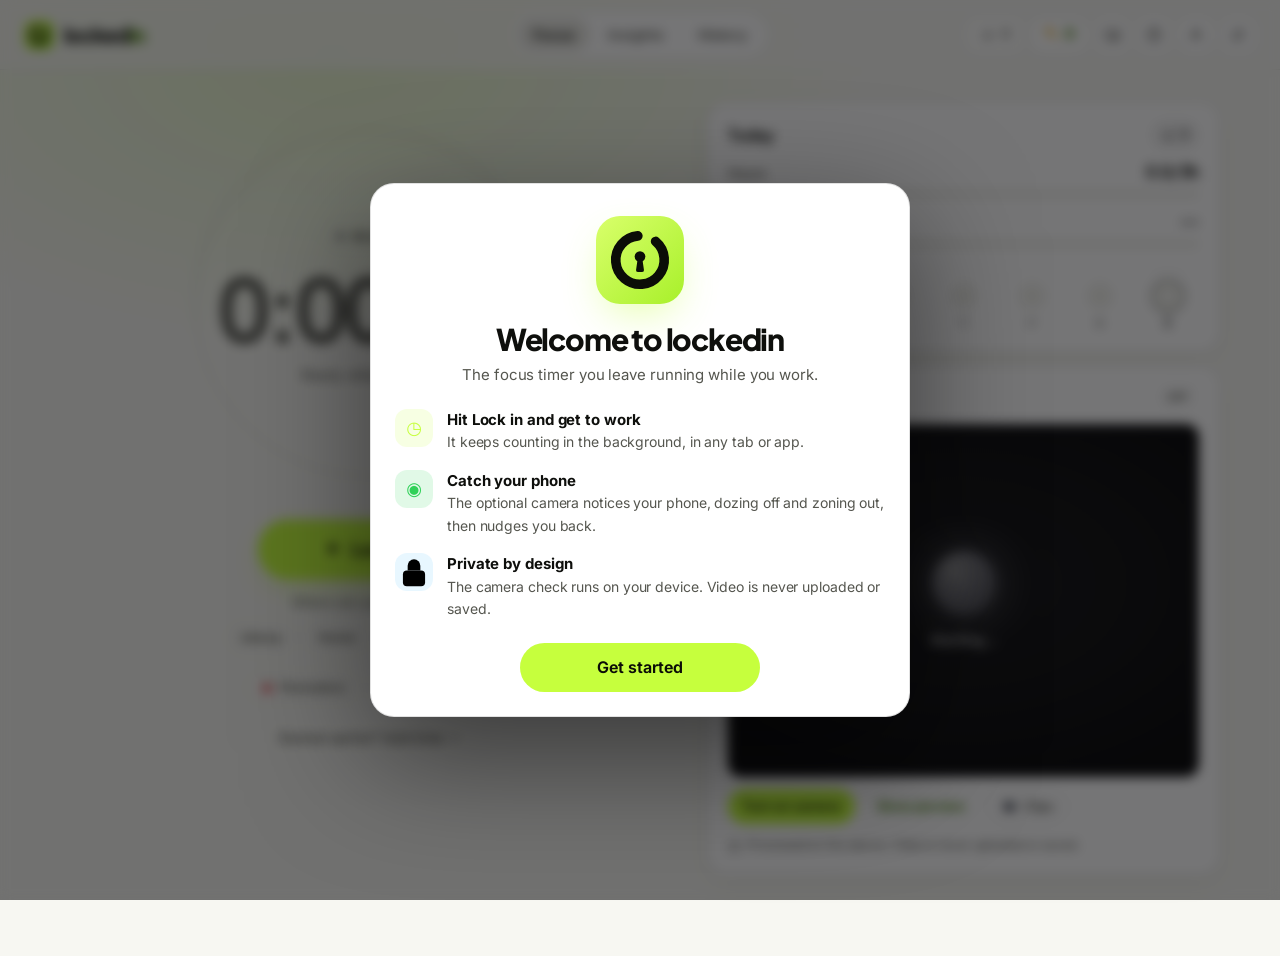
==== commit 4aec02ce: "Full audit: head-down detection fix, UX pass, systems and security fixes" ====
--- a/index.html
+++ b/index.html
@@ -18,14 +18,14 @@
 <meta property="og:url" content="https://calebsamuel1026-blip.github.io/lockedin/">
 <meta property="og:title" content="lockedin: the focus timer that catches you on your phone">
 <meta property="og:description" content="Lock in. A free focus timer that notices your phone, keeps your streak, and runs privately on your device.">
-<meta property="og:image" content="https://calebsamuel1026-blip.github.io/lockedin/icon-512.png">
-<meta property="og:image:width" content="512">
-<meta property="og:image:height" content="512">
-<meta property="og:image:alt" content="lockedin logo">
-<meta name="twitter:card" content="summary">
+<meta property="og:image" content="https://calebsamuel1026-blip.github.io/lockedin/og.png">
+<meta property="og:image:width" content="1200">
+<meta property="og:image:height" content="630">
+<meta property="og:image:alt" content="lockedin: the free focus timer that catches you on your phone">
+<meta name="twitter:card" content="summary_large_image">
 <meta name="twitter:title" content="lockedin: the focus timer that catches you on your phone">
 <meta name="twitter:description" content="Lock in. A free focus timer that notices your phone, keeps your streak, and runs privately on your device.">
-<meta name="twitter:image" content="https://calebsamuel1026-blip.github.io/lockedin/icon-512.png">
+<meta name="twitter:image" content="https://calebsamuel1026-blip.github.io/lockedin/og.png">
 <script type="application/ld+json">
 {
   "@context": "https://schema.org",
@@ -48,7 +48,7 @@
 <link href="https://fonts.googleapis.com/css2?family=Inter:opsz,wght@14..32,400..700&family=Plus+Jakarta+Sans:wght@500..800&display=swap" rel="stylesheet">
 <link rel="stylesheet" href="styles.css">
 </head>
-<body>
+<body class="no-goals">
 <a class="skip" href="#main">Skip to content</a>
 <div class="wallpaper" id="wallpaper" aria-hidden="true"><i></i><i></i><i></i></div>
 <div class="toasts" id="toasts" aria-hidden="true"></div>
@@ -60,13 +60,12 @@
   </a>
   <nav class="tabs" aria-label="Sections">
     <a href="#focus" data-view="focus">Focus</a>
-    <a href="#goals" data-view="goals">Goals</a>
     <a href="#insights" data-view="insights">Insights<span class="badge hidden" id="insightsBadge"><span class="sr-only">New weekly report</span></span></a>
     <a href="#history" data-view="history">History</a>
   </nav>
   <div class="nav-actions">
-    <button class="chip-btn streak-chip" id="streakBtn" title="Your streak: lock in 25 minutes a day to keep it" aria-label="Day streak"><span aria-hidden="true">🔥</span><b id="streakTop">0</b></button>
-    <button class="chip-btn keys-chip" id="keysBtn" title="Your keys. Open the shop" aria-label="Keys and shop"><span aria-hidden="true">🔑</span><b id="keysNum">0</b></button>
+    <button class="chip-btn streak-chip" id="streakBtn" title="Your streak. Lock in 25 minutes a day to keep it" aria-label="Streak: 0 days"><span aria-hidden="true">🔥</span><b id="streakTop" aria-hidden="true">0</b></button>
+    <button class="chip-btn keys-chip" id="keysBtn" title="Your keys. Open the shop" aria-label="0 keys. Open the shop"><span aria-hidden="true">🔑</span><b id="keysNum" aria-hidden="true">0</b></button>
     <button class="round-btn" id="pipBtn" title="Pop out mini timer (P)" aria-label="Pop out mini timer" hidden>
       <svg viewBox="0 0 24 24" aria-hidden="true"><rect x="3" y="5" width="18" height="14" rx="3"/><rect x="12" y="11.5" width="6.5" height="5" rx="1.2" class="fill"/></svg>
     </button>
@@ -97,7 +96,7 @@
 
 <main id="main" tabindex="-1">
 <!-- ================= FOCUS ================= -->
-<section class="view" id="v-focus" aria-labelledby="focusTitle">
+<section class="view on" id="v-focus" aria-labelledby="focusTitle">
   <div class="focus-layout">
     <div class="hero">
       <h1 class="sr-only" id="focusTitle">Focus</h1>
@@ -120,17 +119,19 @@
       </div>
 
       <div id="preStart" class="hero-controls">
+        <button class="cta" id="startBtn"><span class="cta-ic" aria-hidden="true"><svg viewBox="0 0 24 24"><path d="M8 5.5v13a1 1 0 0 0 1.5.86l10.4-6.5a1 1 0 0 0 0-1.72L9.5 4.64A1 1 0 0 0 8 5.5z"/></svg></span>Lock in</button>
         <div class="places" role="group" aria-labelledby="placesLbl">
           <span class="caption" id="placesLbl">Where are you working?</span>
           <div class="chips" id="placeChips"></div>
         </div>
-        <button class="chip toggle" id="pomoBtn" aria-pressed="false" title="25 minutes focus, 5 minute break, long break every 4"><span aria-hidden="true">🍅</span> <span class="lbl">Pomodoro</span></button>
-        <button class="chip toggle" id="collabBtn" aria-pressed="false" title="Talking counts as focus when you're working with others"><span aria-hidden="true">👥</span> <span class="lbl">Group work</span></button>
-        <button class="cta" id="startBtn"><span class="cta-ic" aria-hidden="true"><svg viewBox="0 0 24 24"><path d="M8 5.5v13a1 1 0 0 0 1.5.86l10.4-6.5a1 1 0 0 0 0-1.72L9.5 4.64A1 1 0 0 0 8 5.5z"/></svg></span>Lock in</button>
+        <div class="chips opts" role="group" aria-label="Session options">
+          <button class="chip toggle" id="pomoBtn" aria-pressed="false" title="25 minutes focus, 5 minute break, long break every 4"><span aria-hidden="true">🍅</span> <span class="lbl">Pomodoro</span></button>
+          <button class="chip toggle" id="collabBtn" aria-pressed="false" title="Talking counts as focus when you're working with others"><span aria-hidden="true">👥</span> <span class="lbl">Group work</span></button>
+        </div>
         <details class="earlier">
-          <summary>Already been working?</summary>
+          <summary>Started earlier? Add time</summary>
           <div class="earlier-row">
-            <label for="preMin">Minutes already worked</label>
+            <label for="preMin">Minutes you already worked</label>
             <input type="number" id="preMin" min="0" max="720" step="5" value="0" inputmode="numeric">
           </div>
         </details>
@@ -142,14 +143,16 @@
           <button class="ghost-btn" id="breakBtn"><span class="lbl">Break</span></button>
         </div>
         <div class="text-actions">
-          <button class="link-btn" id="editBtn" aria-expanded="false" aria-controls="editRow">Edit time</button>
+          <button class="link-btn" id="editBtn" aria-expanded="false" aria-controls="editRow">Fix the time</button>
           <span aria-hidden="true">·</span>
           <button class="link-btn danger" id="endBtn">End session</button>
         </div>
-        <button class="chip toggle" id="pomoBtnRun" aria-pressed="false" title="25 minutes focus, 5 minute break, long break every 4"><span aria-hidden="true">🍅</span> <span class="lbl">Pomodoro</span></button>
-        <button class="chip toggle" id="collabBtnRun" aria-pressed="false" title="Talking counts as focus when you're working with others"><span aria-hidden="true">👥</span> <span class="lbl">Group work</span></button>
+        <div class="chips opts" role="group" aria-label="Session options">
+          <button class="chip toggle" id="pomoBtnRun" aria-pressed="false" title="25 minutes focus, 5 minute break, long break every 4"><span aria-hidden="true">🍅</span> <span class="lbl">Pomodoro</span></button>
+          <button class="chip toggle" id="collabBtnRun" aria-pressed="false" title="Talking counts as focus when you're working with others"><span aria-hidden="true">👥</span> <span class="lbl">Group work</span></button>
+        </div>
         <div id="editRow" class="edit-row hidden">
-          <label for="editH">Total</label>
+          <label for="editH">Session time</label>
           <input type="number" id="editH" min="0" max="23" inputmode="numeric" aria-label="Hours"><span>h</span>
           <input type="number" id="editM" min="0" max="59" inputmode="numeric" aria-label="Minutes"><span>m</span>
           <button class="pill filled sm" id="editSave">Save</button>
@@ -162,7 +165,7 @@
 
     <div class="stack">
       <article class="card today-card">
-        <header class="card-title"><h2>Today</h2><span class="streak" id="streakBadge" title="Days in a row you hit your daily goal"><span aria-hidden="true">🔥</span> <b id="streakNum">0</b><span class="sr-only"> day streak</span></span></header>
+        <header class="card-title"><h2>Today</h2><span class="streak" id="streakBadge" title="Days in a row with at least 25 minutes locked in"><span aria-hidden="true">🔥</span> <b id="streakNum">0</b><span class="sr-only"> day streak</span></span></header>
         <div class="meters" id="ringsSvg" role="group" aria-label="Today's progress">
           <div class="meter m-hours"><div class="m-top"><span>Hours</span><b id="lgHours">0/3h</b></div><div class="m-track"><i id="rHours"></i></div></div>
           <div class="meter m-focus"><div class="m-top"><span>Focus</span><b id="lgFocus">--</b></div><div class="m-track"><i id="rFocus"></i></div></div>
@@ -178,7 +181,7 @@
         <a href="#goals" class="pill tinted sm" id="planCta">Plan today</a>
       </article>
 
-      <article class="card">
+      <article class="card session-card" id="sessionCard">
         <header class="card-title"><h2>This session</h2><span class="caption" id="placeTag"></span></header>
         <div class="session-stats">
           <div class="score-ring" id="scoreRing" role="img" aria-label="Focus score not available yet"><span id="scoreTxt">--</span><small>focus</small></div>
@@ -192,7 +195,7 @@
           </dl>
         </div>
         <div class="timeline" id="timeline" role="img" aria-label="Session timeline"></div>
-        <div class="legend" aria-hidden="true"><span><i class="c-focused"></i>Focused</span><span><i class="c-phone"></i>Phone</span><span><i class="c-away"></i>Away</span><span><i class="c-break"></i>Break</span><span><i class="c-chat"></i>Chatting</span><span><i class="c-down"></i>Head down</span><span><i class="c-sleepy"></i>Eyes closed</span><span><i class="c-zoned"></i>Zoned out</span></div>
+        <div class="legend" id="tlLegend" aria-hidden="true"><span><i class="c-focused"></i>Focused</span><span><i class="c-phone"></i>Phone</span><span><i class="c-away"></i>Away</span><span><i class="c-break"></i>Break</span><span><i class="c-chat"></i>Chatting</span><span><i class="c-down"></i>Head down</span><span><i class="c-sleepy"></i>Eyes closed</span><span><i class="c-zoned"></i>Zoned out</span></div>
         <span class="sr-only" id="best"></span>
         <span class="sr-only" id="stBreak"></span>
       </article>
@@ -204,7 +207,7 @@
           <canvas id="overlay" aria-hidden="true"></canvas>
           <div class="cam-off" id="camOff">
             <svg viewBox="0 0 24 24" aria-hidden="true"><path d="M3 8a2 2 0 0 1 2-2h2l1.5-2h7L17 6h2a2 2 0 0 1 2 2v9a2 2 0 0 1-2 2H5a2 2 0 0 1-2-2z"/><circle cx="12" cy="12.5" r="3.5"/></svg>
-            <p>Turn on the camera and lockedin will notice when you pick up your phone.</p>
+            <p>Turn on the camera and lockedin will notice when you pick up your phone. It's optional.</p>
           </div>
           <div class="cam-orb" aria-hidden="true"><span class="orb"></span><p id="orbText">Watching for your phone</p></div>
           <div class="cam-msg hidden" id="camMsg" role="status"></div>
@@ -268,6 +271,7 @@
         <button id="wkNext" aria-label="Next week">›</button>
       </div>
     </header>
+    <article class="card empty-card hidden" id="insEmpty"><b>No sessions this week yet</b><p class="secondary">Finish a session and your weekly report fills in here.</p><a class="pill filled sm" href="#focus">Start a session</a></article>
     <div class="kpis" id="wkKpis"></div>
     <button class="wrapped-cta" id="wrappedBtn"><span aria-hidden="true">▶</span> Your week, wrapped</button>
     <article class="card" id="coachCard">
@@ -318,7 +322,7 @@
 <div class="sr-only" aria-live="polite" id="politeLive"></div>
 <div class="sr-only" aria-live="assertive" id="assertLive"></div>
 
-<dialog class="alert" id="alert" aria-labelledby="alertTitle" aria-describedby="alertMsg">
+<dialog class="alert" id="alert" role="alertdialog" aria-labelledby="alertTitle" aria-describedby="alertMsg">
   <div class="alert-card">
     <div class="alert-glyph" id="alertGlyph" aria-hidden="true">📵</div>
     <h2 id="alertTitle">Phone down</h2>
@@ -333,28 +337,22 @@
   <h2 id="sumTitle">Session complete</h2>
   <div id="summaryBody"></div>
   <div id="sumClips"></div>
-  <div class="sheet-actions"><button class="pill filled" data-close>Done</button></div>
+  <div class="sum-acct hidden" id="sumAcct"><p><b>Keep your streak safe.</b> A free account saves your keys and history on every device.</p><button type="button" class="pill tinted sm" data-open-account>Create free account</button></div>
+  <div class="sheet-actions"><button class="pill filled" data-close autofocus>Done</button></div>
 </dialog>
 
 <dialog id="onboardDlg" class="sheet onboard" aria-labelledby="obTitle">
   <div class="ob-step" data-step="0">
-    <img class="ob-icon" src="icon.svg" alt="" width="96" height="96">
+    <img class="ob-icon" src="icon.svg" alt="" width="88" height="88">
     <h2 id="obTitle" tabindex="-1">Welcome to lockedin</h2>
     <p class="secondary">The focus timer you leave running while you work.</p>
     <p class="invite-note hidden" data-invite-note></p>
     <ul class="features">
-      <li><span class="f-ic" style="--c:#ff2d55">◷</span><div><b>Track your time</b><span>Hit Lock in, then work in any other tab or app.</span></div></li>
-      <li><span class="f-ic" style="--c:#30d158">◉</span><div><b>Catch your phone</b><span>The camera notices your phone, dozing off, and zoning out, and nudges you back. No setup needed.</span></div></li>
-      <li><span class="f-ic" style="--c:#5ac8fa">✓</span><div><b>Plan and review</b><span>Set goals for the day and see when you focus best.</span></div></li>
+      <li><span class="f-ic" style="--c:#c6ff3d" aria-hidden="true">◷</span><div><b>Hit Lock in and get to work</b><span>It keeps counting in the background, in any tab or app.</span></div></li>
+      <li><span class="f-ic" style="--c:#30d158" aria-hidden="true">◉</span><div><b>Catch your phone</b><span>The optional camera notices your phone, dozing off and zoning out, then nudges you back.</span></div></li>
+      <li><span class="f-ic" style="--c:#5ac8fa" aria-hidden="true"><svg viewBox="0 0 24 24"><rect x="5" y="11" width="14" height="10" rx="2.5"/><path d="M8 11V8a4 4 0 0 1 8 0v3"/></svg></span><div><b>Private by design</b><span>The camera check runs on your device. Video is never uploaded or saved.</span></div></li>
     </ul>
-    <div class="sheet-actions stacked"><button class="pill filled lg" data-next>Continue</button></div>
-  </div>
-  <div class="ob-step hidden" data-step="1">
-    <div class="ob-icon glyph" aria-hidden="true"><svg viewBox="0 0 24 24"><rect x="5" y="11" width="14" height="10" rx="2.5"/><path d="M8 11V8a4 4 0 0 1 8 0v3"/></svg></div>
-    <h2 tabindex="-1">Private by design</h2>
-    <p class="secondary">The phone check runs entirely on your device. No video or photo ever leaves your computer, and nothing is recorded. The camera is optional, and the timer works without it.</p>
-    <p class="secondary small">There's no setup. lockedin learns how you sit during your first few seconds and keeps adjusting as you work.</p>
-    <div class="sheet-actions stacked"><button class="pill filled lg" id="obDone">Get started</button><button class="pill plain" data-back>Back</button></div>
+    <div class="sheet-actions stacked"><button class="pill filled lg" id="obDone">Get started</button></div>
   </div>
 </dialog>
 
@@ -379,7 +377,7 @@
       <div><dt><kbd>?</kbd></dt><dd>Help</dd></div>
     </dl>
     <h3>Your data</h3>
-    <p>Everything stays in this browser unless you create an account, which syncs your progress (keys, streak, settings and session numbers) so it follows you to other devices. Camera video, photos and clips never leave your device. Usage analytics are only sent if you allow them. Read the <a href="privacy.html">privacy policy</a>.</p>
+    <p>Everything stays in this browser unless you make an account, which syncs your progress (keys, streak, settings and session numbers) so it follows you to other devices. Camera video, photos and clips never leave your device. Usage analytics are only sent if you allow them. Read the <a href="privacy.html">privacy policy</a>.</p>
   </div>
   <div class="sheet-actions"><button class="pill plain" id="replayOnboard">Show intro</button><button class="pill filled" data-close>Done</button></div>
 </dialog>
@@ -392,58 +390,69 @@
       <button type="submit" class="link-btn strong" id="saveSettings">Save</button>
     </div>
 
-    <p class="group-label">Goals</p>
+    <p class="group-label">Daily target</p>
     <div class="form-group">
       <div class="form-row"><label for="s_dailyGoalH">Hours per day</label><input type="number" id="s_dailyGoalH" min="0.5" max="16" step="0.5"></div>
       <div class="form-row"><label for="s_weeklyGoalH">Hours per week</label><input type="number" id="s_weeklyGoalH" min="1" max="100" step="1"></div>
       <div class="form-row"><label for="s_weekStart">Week starts on</label><select id="s_weekStart"><option value="1">Monday</option><option value="0">Sunday</option><option value="6">Saturday</option></select></div>
     </div>
 
-    <p class="group-label">Focus blocks</p>
-    <div class="form-group">
-      <div class="form-row"><label for="s_focusBlockMin">Focus minutes before a break</label><input type="number" id="s_focusBlockMin" min="0" max="240"></div>
-      <div class="form-row"><label for="s_breakMin">Break minutes</label><input type="number" id="s_breakMin" min="1" max="60"></div>
-    </div>
-    <p class="group-foot">Set focus minutes to 0 to turn break reminders off.</p>
-
-    <p class="group-label">Phone catcher</p>
-    <div class="form-group">
-      <div class="form-row"><label for="s_autoCamera">Turn on camera when I start</label><input type="checkbox" class="switch" id="s_autoCamera"></div>
+    <p class="group-label">Breaks</p>
+    <div class="form-group">
+      <div class="form-row"><label for="s_focusBlockMin">Remind me to take a break after (minutes)</label><input type="number" id="s_focusBlockMin" min="0" max="240"></div>
+      <div class="form-row"><label for="s_breakMin">Break length (minutes)</label><input type="number" id="s_breakMin" min="1" max="60"></div>
+    </div>
+    <p class="group-foot">Set the reminder to 0 to turn it off.</p>
+
+    <p class="group-label">Camera</p>
+    <div class="form-group">
+      <div class="form-row"><label for="s_autoCamera">Turn on the camera when I lock in</label><input type="checkbox" class="switch" id="s_autoCamera"></div>
       <div class="form-row"><label for="s_paperMode">Paper mode</label><input type="checkbox" class="switch" id="s_paperMode"></div>
       <div class="form-row"><label for="s_chatDetect">Notice when I'm chatting</label><input type="checkbox" class="switch" id="s_chatDetect"></div>
       <div class="form-row"><label for="s_collabDefault">Group work by default</label><input type="checkbox" class="switch" id="s_collabDefault"></div>
-      <div class="form-row"><label for="s_chatSec">Talking counts as chatting after (seconds)</label><input type="number" id="s_chatSec" min="5" max="300"></div>
-      <div class="form-row"><label for="s_sensitivity">Sensitivity</label><select id="s_sensitivity"><option value="0.7">Relaxed</option><option value="1">Normal</option><option value="1.4">Strict</option></select></div>
-      <div class="form-row"><label for="s_phoneAlertSec">Alert after (seconds on phone)</label><input type="number" id="s_phoneAlertSec" min="3" max="300"></div>
-      <div class="form-row"><button type="button" class="link-btn" id="forgetBtn">Re-learn my setup</button></div>
-      <div class="form-row"><label for="s_downSec">Head down counts after (seconds)</label><input type="number" id="s_downSec" min="2" max="60"></div>
-    </div>
-    <p class="group-foot">Paper mode ignores looking down, so only a visible phone counts. Good for writing or reading on your desk. Chatting is noticed from mouth movement only; the microphone is never used. Turn on group work for study groups or team projects so talking counts as focus.</p>
-
-    <p class="group-label">Alerts</p>
-    <div class="form-group">
-      <div class="form-row"><label for="s_sound">Sound</label><input type="checkbox" class="switch" id="s_sound"></div>
-      <div class="form-row"><label for="s_phoneRepeat">Keep beeping while I'm on my phone</label><input type="checkbox" class="switch" id="s_phoneRepeat"></div>
-      <div class="form-row"><label for="s_downSound">Nudge sound when my head is down</label><input type="checkbox" class="switch" id="s_downSound"></div>
-      <div class="form-row"><label for="s_volume">Volume</label><input type="range" id="s_volume" min="0" max="1" step="0.1"></div>
-      <div class="form-row"><label for="s_notify">Notifications</label><input type="checkbox" class="switch" id="s_notify"></div>
+    </div>
+    <p class="group-foot">Paper mode ignores looking down, so only a phone you can see counts. Chatting is spotted from mouth movement; the microphone is never used. Group work lets talking count as focus.</p>
+
+    <p class="group-label">Sounds and alerts</p>
+    <div class="form-group">
+      <div class="form-row"><label for="s_sound">Sounds</label><input type="checkbox" class="switch" id="s_sound"></div>
       <div class="form-row"><label for="s_alertSound">Alarm sound</label><select id="s_alertSound">
         <option value="classic">Classic beep</option><option value="horn">Air horn</option><option value="siren">Siren</option>
         <option value="bruh">Bruh</option><option value="chime">Gentle chime</option><option value="custom">My own sound</option></select></div>
-      <div class="form-row"><span class="row-actions"><button type="button" class="pill tinted sm" id="testSound">▶ Test</button><button type="button" class="pill tinted sm" id="uploadSound">Upload my sound</button></span><span class="caption" id="soundName"></span></div>
-      <div class="form-row stacked"><label for="s_alertText">Phone alert message</label><input type="text" id="s_alertText" maxlength="40" placeholder="Phone down"></div>
+      <div class="form-row"><span class="row-actions"><button type="button" class="pill tinted sm" id="testSound">▶ Play</button><button type="button" class="pill tinted sm" id="uploadSound">Upload a sound</button></span><span class="caption" id="soundName"></span></div>
       <input type="file" id="soundUpload" accept="audio/*" class="sr-only" tabindex="-1" aria-label="Choose an alarm sound">
+      <div class="form-row"><label for="s_volume">Volume</label><input type="range" id="s_volume" min="0" max="1" step="0.1"></div>
+      <div class="form-row"><label for="s_phoneRepeat">Keep beeping while I'm on my phone</label><input type="checkbox" class="switch" id="s_phoneRepeat"></div>
+      <div class="form-row"><label for="s_downSound">Soft nudge when my head is down</label><input type="checkbox" class="switch" id="s_downSound"></div>
+      <div class="form-row stacked"><label for="s_alertText">Phone alert title</label><input type="text" id="s_alertText" maxlength="40" placeholder="Phone down"></div>
+      <div class="form-row"><label for="s_notify">Notifications</label><input type="checkbox" class="switch" id="s_notify"></div>
       <div class="form-row"><label for="s_titleAlerts">Flash the tab title</label><input type="checkbox" class="switch" id="s_titleAlerts"></div>
-      <div class="form-row"><label for="s_drainKeys">Lose keys when distracted</label><input type="checkbox" class="switch" id="s_drainKeys"></div>
+    </div>
+
+    <p class="group-label">Keys</p>
+    <div class="form-group">
+      <div class="form-row"><label for="s_drainKeys">Lose keys when I'm distracted</label><input type="checkbox" class="switch" id="s_drainKeys"></div>
     </div>
 
     <p class="group-label">General</p>
     <div class="form-group">
       <div class="form-row"><label for="s_theme">Appearance</label><select id="s_theme"><option value="system">Automatic</option><option value="light">Light</option><option value="dark">Dark</option></select></div>
       <div class="form-row"><label for="s_shortcuts">Keyboard shortcuts</label><input type="checkbox" class="switch" id="s_shortcuts"></div>
-      <div class="form-row stacked"><label for="s_places">Places</label><input type="text" id="s_places" maxlength="200" placeholder="Library, Home, Café"></div>
-    </div>
-    <p class="group-foot">Places are the quick tags you pick before starting, separated by commas.</p>
+      <div class="form-row stacked"><label for="s_places">Places</label><input type="text" id="s_places" maxlength="200" placeholder="Library, Home, Café" aria-describedby="placesHint"></div>
+    </div>
+    <p class="group-foot" id="placesHint">The quick tags you pick before you start, separated by commas.</p>
+
+    <details class="advanced">
+      <summary class="group-label">Fine-tune the camera</summary>
+      <div class="form-group">
+        <div class="form-row"><label for="s_sensitivity">Sensitivity</label><select id="s_sensitivity"><option value="0.7">Relaxed</option><option value="1">Normal</option><option value="1.4">Strict</option></select></div>
+        <div class="form-row"><label for="s_phoneAlertSec">Phone alert after (seconds)</label><input type="number" id="s_phoneAlertSec" min="3" max="300"></div>
+        <div class="form-row"><label for="s_downSec">Head down counts after (seconds)</label><input type="number" id="s_downSec" min="2" max="60"></div>
+        <div class="form-row"><label for="s_chatSec">Chatting counts after (seconds)</label><input type="number" id="s_chatSec" min="5" max="300"></div>
+        <div class="form-row"><span>Wrong too often?</span><button type="button" class="pill tinted sm" id="forgetBtn">Re-learn my setup</button></div>
+      </div>
+      <p class="group-foot">Most people never need these. Tapping "Not right? I'm focused" during a session also teaches lockedin.</p>
+    </details>
 
     <p class="group-label">Account &amp; privacy</p>
     <div class="form-group">
@@ -451,7 +460,7 @@
       <div class="form-row"><label for="s_analytics">Share usage analytics</label><input type="checkbox" class="switch" id="s_analytics"></div>
       <div class="form-row"><a href="privacy.html">Privacy policy</a><a href="terms.html">Terms</a></div>
     </div>
-    <p class="group-foot">Analytics are counts like "a session ended", never your camera or anything you type. This switch applies right away.</p>
+    <p class="group-foot">Analytics are counts like "a session ended", never your camera or anything you type. This switch works right away.</p>
 
     <div class="form-group">
       <button type="button" class="form-row danger-row" id="wipeBtn">Delete all data</button>
--- a/styles.css
+++ b/styles.css
@@ -709,3 +709,66 @@
 
 /* headings focused by script for screen readers don't need a visible ring */
 [tabindex="-1"]:focus { outline: none; }
+
+/* ---------- UX audit pass (see UX-AUDIT.md) ---------- */
+/* Timer screen: Lock in sits right under the dial so it's on screen without scrolling; options come after. */
+.dial { width: min(100%, 380px); }
+.hero { gap: 22px; }
+.hero-controls { gap: 14px; }
+.opts { gap: 8px; }
+.places { display: grid; gap: 8px; justify-items: center; }
+.earlier summary { display: inline-flex; align-items: center; gap: 6px; min-height: 36px; }
+.earlier summary::after { content: ""; width: 7px; height: 7px; border: solid currentColor; border-width: 0 1.6px 1.6px 0; transform: rotate(45deg) translateY(-2px); transition: transform .2s var(--ease); }
+.earlier[open] summary::after { transform: rotate(-135deg) translateY(-1px); }
+.timer:not(.paused) { color: var(--text); }
+.wrong-btn { min-height: 36px; padding: 8px 14px; font-size: 13px; }
+.sum-acct { display: flex; align-items: center; justify-content: space-between; gap: 12px; flex-wrap: wrap; margin-top: 16px; padding: 14px 16px; border-radius: 14px; background: var(--brand-soft); font-size: 14px; color: var(--text-2); }
+.sum-acct p { flex: 1 1 220px; } .sum-acct b { color: var(--text); }
+.empty-card { display: grid; gap: 8px; justify-items: start; margin-bottom: 14px; }
+.empty-card b { font: 700 18px/1.3 var(--display); letter-spacing: -.02em; }
+.sessions .empty-row a { font-weight: 650; }
+.pill:disabled, button:disabled { cursor: default; }
+/* Sheet header buttons hug their text so the focus ring isn't a wide bar. */
+.sheet-bar > .link-btn:first-child { justify-self: start; }
+.sheet-bar .link-btn { min-height: 36px; padding: 6px 4px; }
+/* Advanced camera settings are tucked away (progressive disclosure). */
+.advanced { margin-top: 4px; }
+.advanced > summary { cursor: pointer; list-style: none; display: flex; align-items: center; gap: 8px; min-height: 36px; }
+.advanced > summary::-webkit-details-marker { display: none; }
+.advanced > summary::after { content: ""; width: 6px; height: 6px; border: solid currentColor; border-width: 0 1.6px 1.6px 0; transform: rotate(-45deg); transition: transform .2s var(--ease); }
+.advanced[open] > summary::after { transform: rotate(45deg); }
+.form-row label { flex: 1; }
+/* Alerts: bigger, calmer buttons. */
+dialog.alert .pill { min-height: 48px; min-width: 220px; }
+/* Wrapped: real-size close button. */
+.story-close { width: 44px; height: 44px; top: 18px; right: 8px; display: grid; place-items: center; border-radius: 50%; }
+.story-close:hover { background: rgba(255,255,255,.12); }
+/* Toasts: sit above the consent card, centered on phones, never under the home indicator. */
+.toasts { z-index: 75; bottom: max(18px, env(safe-area-inset-bottom)); }
+.toast { animation: toastIn .35s var(--ease), toastOut .4s ease calc(var(--life, 2600ms) - 400ms) forwards; max-width: min(360px, calc(100vw - 32px)); }
+.toast.info { background: var(--raised); color: var(--text); border: 1px solid var(--line-2); }
+/* Light theme contrast fixes (text under 4.5:1 before). */
+:root[data-theme="light"] .streak-chip b, :root[data-theme="light"] .streak { color: #b45309; }
+:root[data-theme="light"] .kpi .k-label { color: var(--text-2) !important; }
+:root[data-theme="light"] .hours div.has { color: #0b0d07; }
+
+/* Top bar: fits every phone width (it overflowed between 401px and ~520px). */
+@media (max-width: 720px) {
+  #pipBtn { display: none !important; }      /* the pop-out timer is a desktop browser feature */
+  .nav-actions { gap: 6px; }
+  .chip-btn { padding: 0 10px; }
+  .dial { width: min(100%, 300px); }
+  .timer { font-size: clamp(48px, 15vw, 72px); }
+  .hero { gap: 18px; padding-top: 0; }
+  .view { padding-top: 16px; }
+}
+@media (max-width: 520px) { .wordmark { display: none; } }
+@media (max-width: 720px) { .toasts { left: 16px; right: 16px; align-items: center; } }
+
+/* Touch screens: every control is at least 44pt tall. */
+@media (pointer: coarse) {
+  .round-btn, .chip-btn { width: auto; min-width: 44px; height: 44px; }
+  .pill.sm, .chip, .link-btn, .wrong-btn, .seg button, .stepper button, .icon-act, .earlier summary, .advanced > summary { min-height: 44px; }
+  .icon-act, .stepper button { min-width: 44px; }
+  .tabs a { padding-top: 11px; padding-bottom: 11px; }
+}
